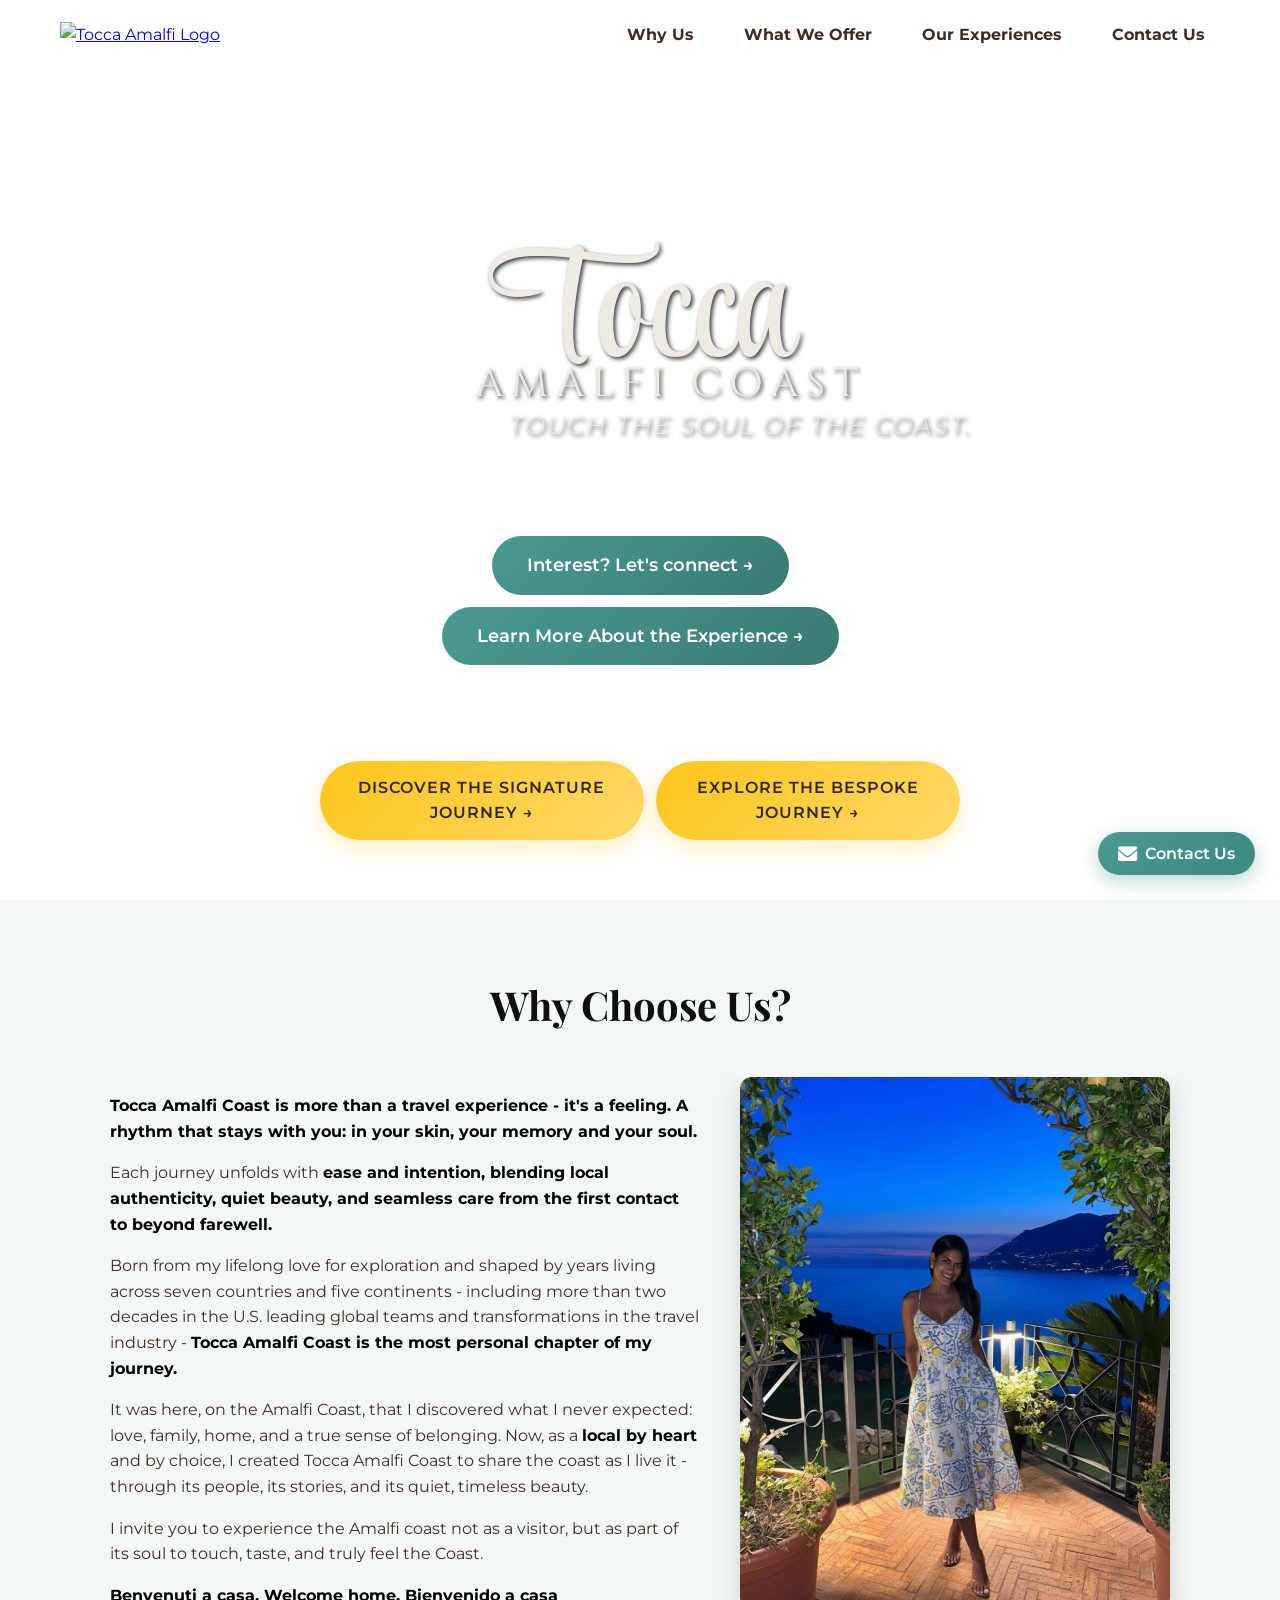
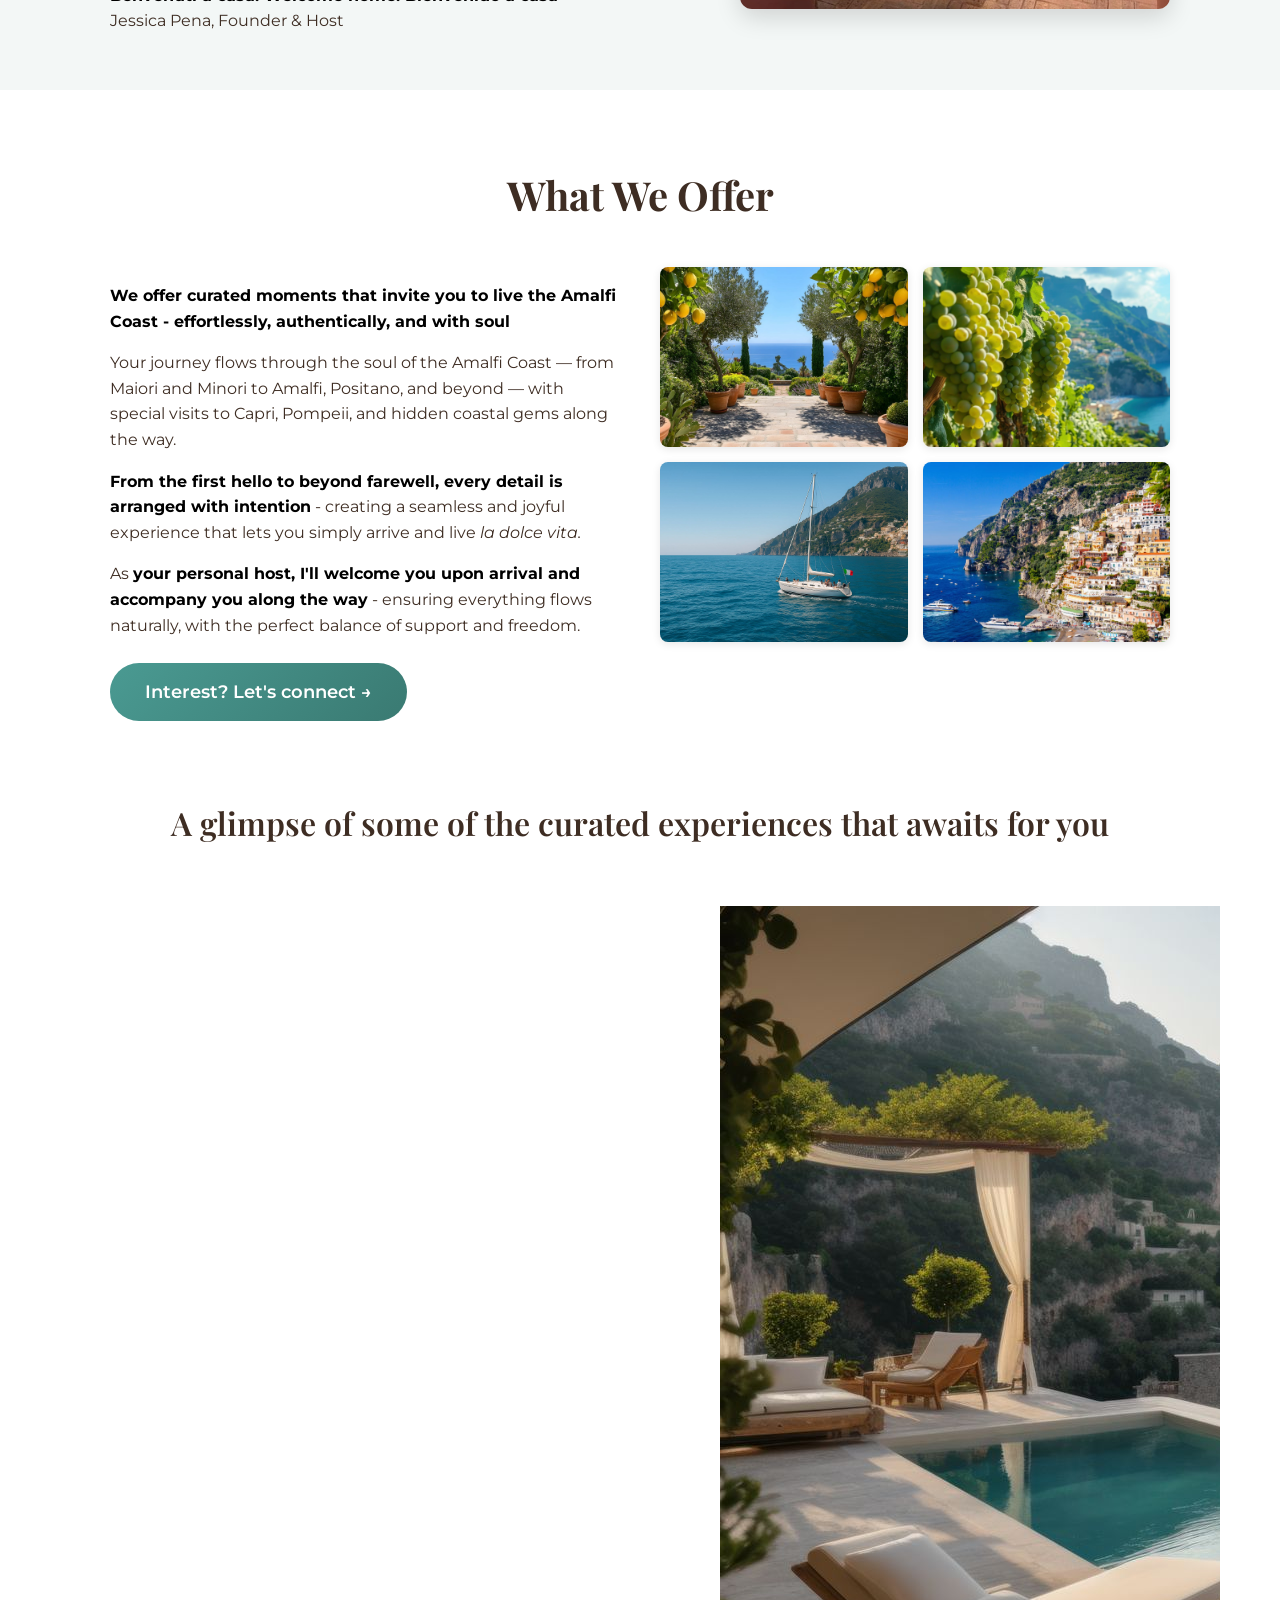
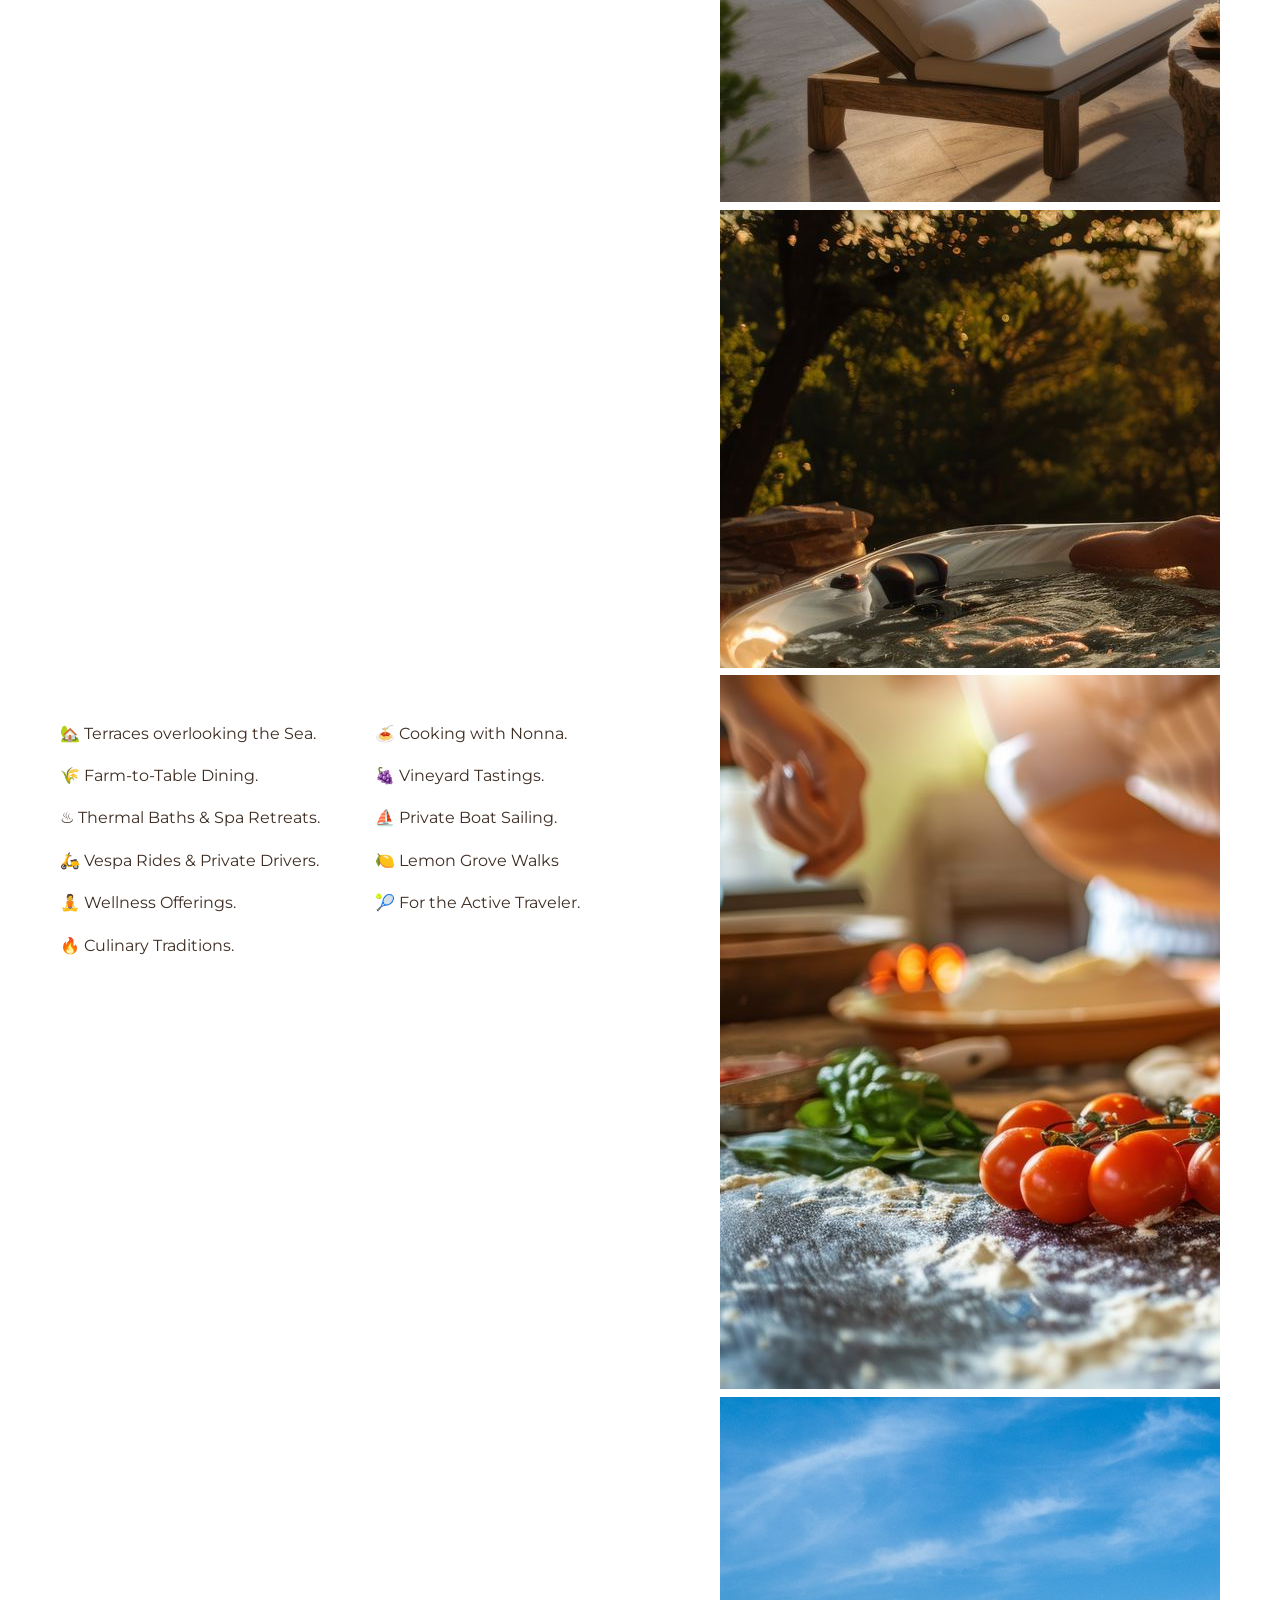
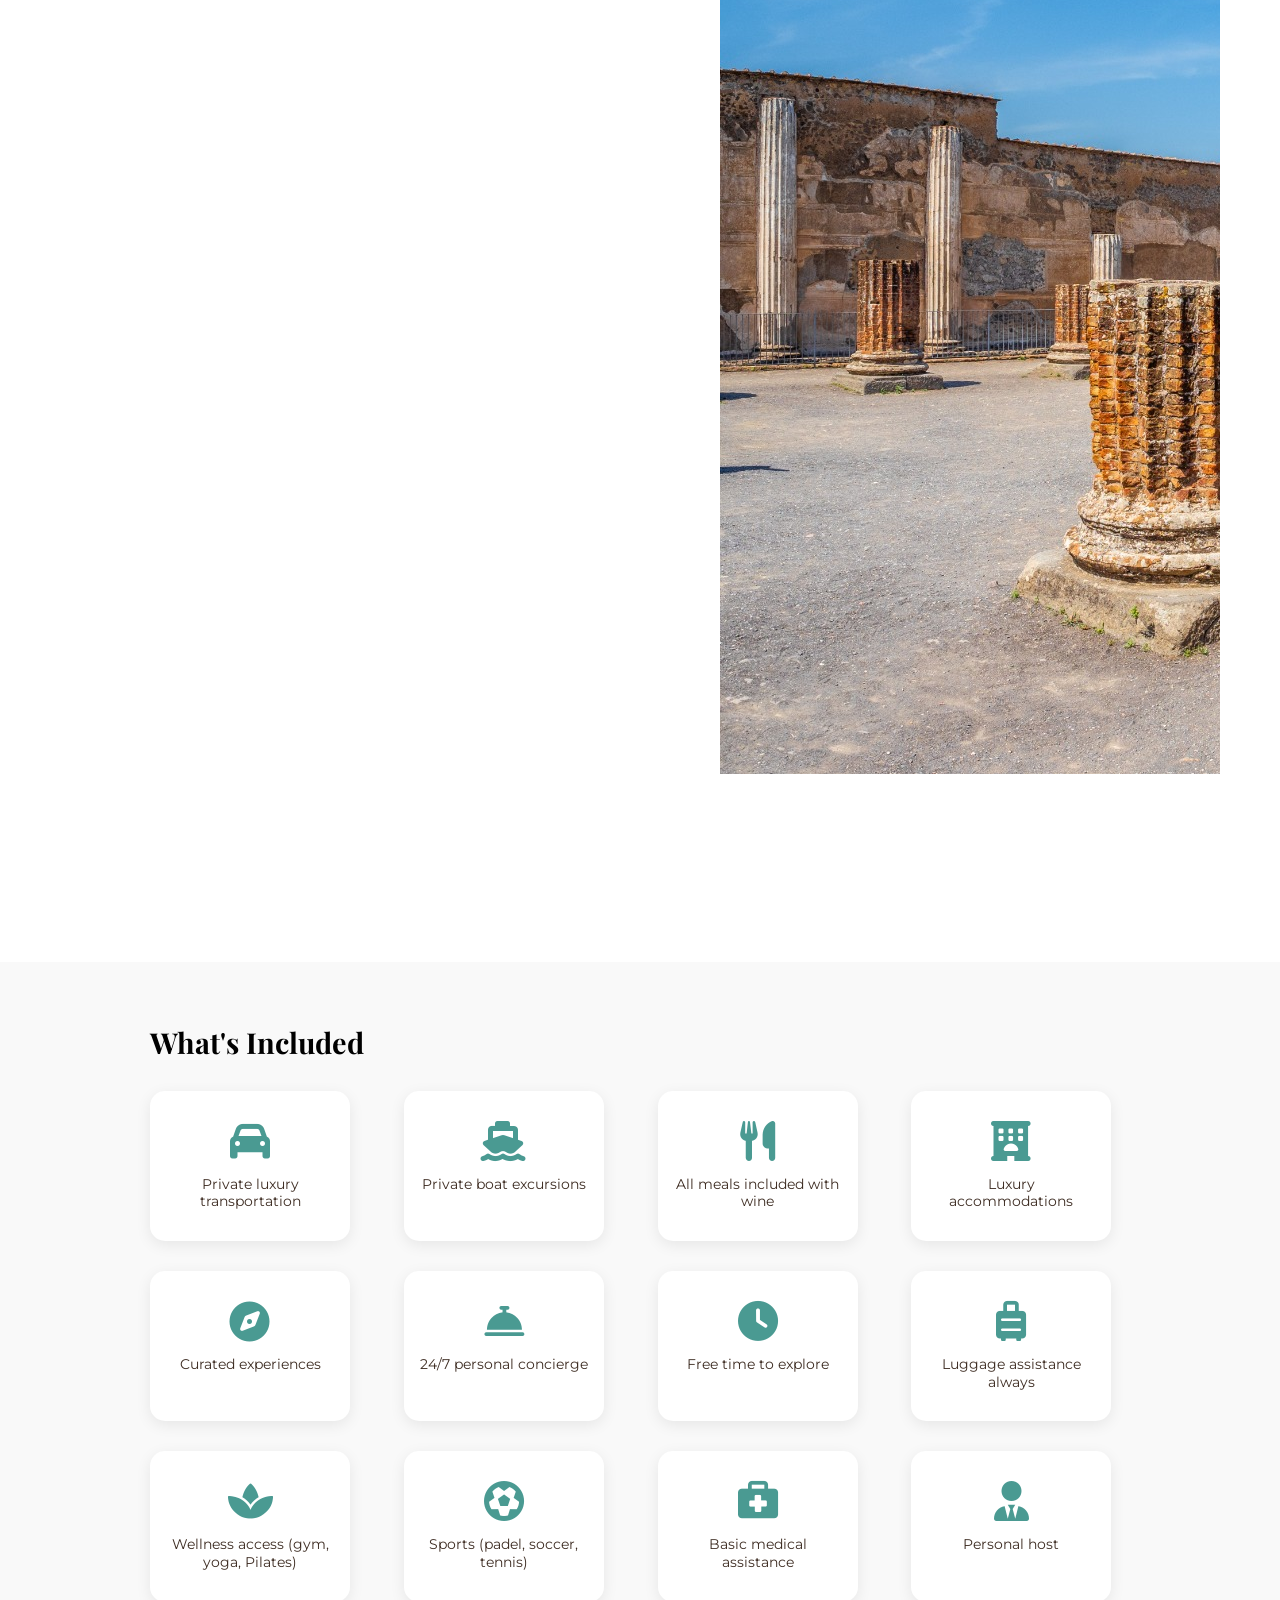
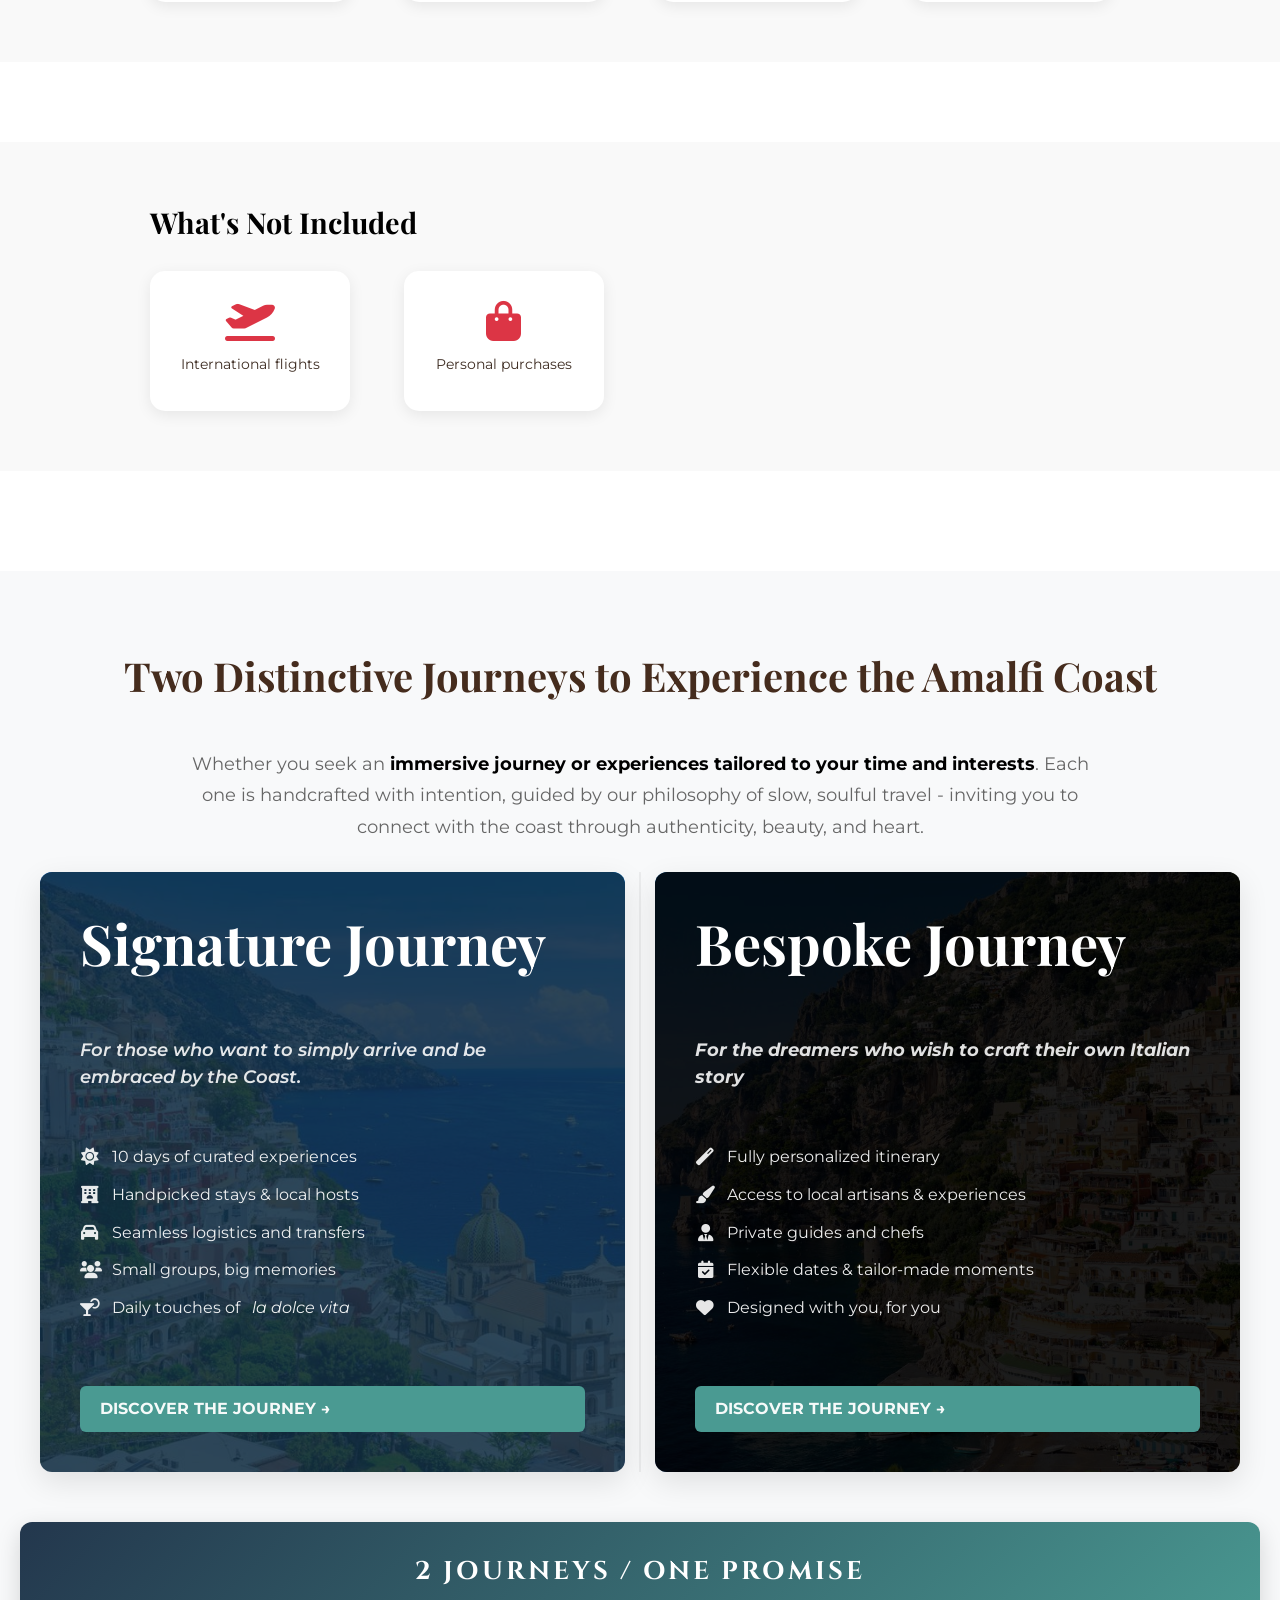
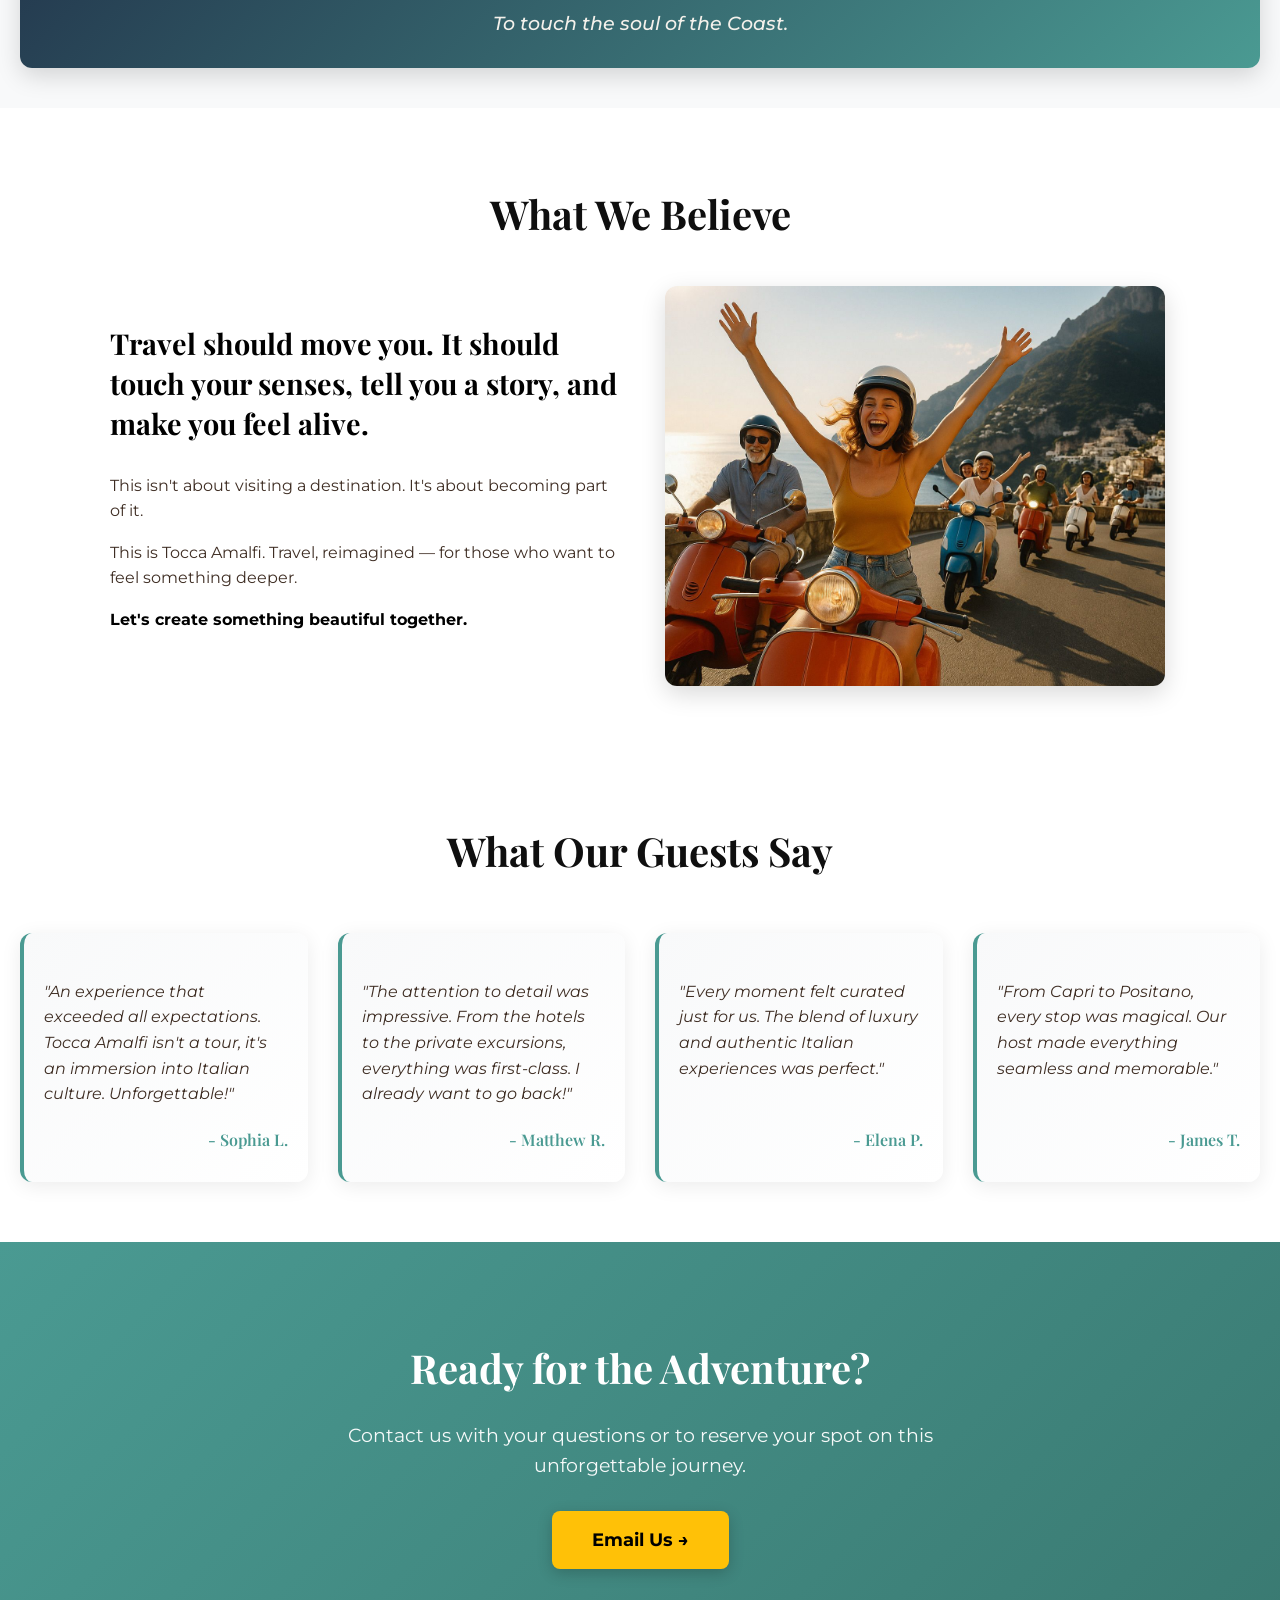
==== index.html @ 03307e60 "Refresh CTA copy and typography" ====
<!DOCTYPE html>
<html lang="en">

<head>
    <meta charset="UTF-8">
    <meta name="viewport" content="width=device-width, initial-scale=1.0">
    <title>Tocca Amalfi Coast Tour</title>
    <link rel="stylesheet" href="style.css">
    <link rel="preconnect" href="https://fonts.googleapis.com">
    <link rel="preconnect" href="https://fonts.gstatic.com" crossorigin>
    <link
        href="https://fonts.googleapis.com/css2?family=Cinzel:wght@400;700&family=Montserrat:wght@300;400;700&family=Playfair+Display:wght@400;700&family=Style+Script&display=swap"
        rel="stylesheet">
    <link rel="stylesheet" href="https://cdnjs.cloudflare.com/ajax/libs/font-awesome/6.0.0-beta3/css/all.min.css">

    <link rel="stylesheet" type="text/css" href="https://cdn.jsdelivr.net/npm/slick-carousel@1.8.1/slick/slick.css"/>
    <link rel="stylesheet" type="text/css" href="https://cdn.jsdelivr.net/npm/slick-carousel@1.8.1/slick/slick-theme.css"/>
</head>

<body>

    <div id="contact-menu" class="contact-menu">
        <button class="contact-toggle" onclick="toggleContactMenu()">
            <i class="fas fa-envelope"></i>
            <span class="contact-text">Contact Us</span>
        </button>
        <div class="contact-options">
            <a href="mailto:info@toccaamalfi.com" class="contact-option" title="Email Us">
                <i class="fas fa-envelope"></i>
                <span>Email</span>
            </a>
            <a href="https://wa.me/16462298158?text=Hello!%20I'd%like%20to%20know%20more%20about%20the%20tours." target="_blank" class="contact-option" title="WhatsApp">
                <i class="fab fa-whatsapp"></i>
                <span>WhatsApp</span>
            </a>
            <a href="tel:+16462298158" class="contact-option" title="Call Us">
                <i class="fas fa-phone"></i>
                <span>Call</span>
            </a>
        </div>
    </div>

    <header class="main-header">
        <nav class="navbar">
            <a href="#hero" class="nav-logo-container">
                <img src="imagenes/tocca_amalfi_nav.png" alt="Tocca Amalfi Logo" class="nav-logo">
            </a>
            <div class="nav-menu">
                <a href="#why-tocca-amalfi" class="nav-link">Why Us</a>
                <a href="#what-we-offer" class="nav-link">What We Offer</a>
                <a href="#tocca-offerings" class="nav-link">Our Experiences</a>
                <a href="#" class="nav-link" onclick="openRequestModal(); return false;">Contact Us</a>
            </div>
            <button class="hamburger" aria-label="Open menu">
                <span class="bar"></span>
                <span class="bar"></span>
                <span class="bar"></span>
            </button>
        </nav>
    </header>

    <header id="hero" class="hero-section">
        <img class="hero-img" src="imagenes/newbackgrounglemon.jpg" alt="Tocca Amalfi Background">
        <div class="hero-content">
            <h1 class="hero-main-title">Tocca</h1>
            <h2 class="hero-subtitle">Amalfi Coast</h2>
            <h3 class="hero-description">Touch the soul of the coast.</h3>
            <p class="slogan">An exclusive, founder-hosted journey reserved for select travelers.</p>
            <div class="hero-cta-buttons">
                <a href="#" class="cta-button" onclick="openRequestModal(); return false;">Interest? Let's connect →</a>
                <a href="#what-we-offer-grid" class="cta-button cta-secondary">Learn More About the Experience →</a>
            </div>
        </div>
        <div class="hero-journey-links">
            <a href="the_signature_journey.html" class="hero-journey-link hero-journey-link--left">Discover the Signature Journey →</a>
            <a href="the_bespoke_journey.html" class="hero-journey-link hero-journey-link--right">Explore the Bespoke Journey →</a>
        </div>
    </header>

    <main>
        <section id="why-tocca-amalfi" class="why-us-carousel-section animate-on-scroll">
            <h2>Why Choose Us?</h2>
            <div class="why-us-container">
                <div class="why-us-text-block">
                        <p><strong>Tocca Amalfi Coast is more than a travel experience - it's a feeling. A rhythm that stays with you: in your skin, your memory and your soul.</strong></p>
                        
                        <p>Each journey unfolds with <strong>ease and intention, blending local authenticity, quiet beauty, and seamless care from the first contact to beyond farewell.</strong></p>
                        
                        <p>Born from my lifelong love for exploration and shaped by years living across seven countries and five continents - including more than two decades in the U.S. leading global teams and transformations in the travel industry - <strong>Tocca Amalfi Coast is the most personal chapter of my journey.</strong></p>
                        
                        <p>It was here, on the Amalfi Coast, that I discovered what I never expected: love, family, home, and a true sense of belonging. Now, as a <strong>local by heart</strong> and by choice, I created Tocca Amalfi Coast to share the coast as I live it - through its people, its stories, and its quiet, timeless beauty.</p>
                        
                        <p>I invite you to experience the Amalfi coast not as a visitor, but as part of its soul to touch, taste, and truly feel the Coast.</p>
                        
                        <p><strong>Benvenuti a casa. Welcome home. Bienvenido a casa</strong><br>
                        Jessica Pena, Founder & Host</p>
                    </div>
                <div class="why-us-image-grid">
                    <img src="imagenes/toccaowner.jpg" alt="A smiling woman stands on a sunlit terrace overlooking the Amalfi Coast, with colorful houses and the blue sea in the background. The scene feels warm and welcoming, capturing a sense of joy and belonging.">
                </div>
            </div>
        </section>

        <section id="what-we-offer" class="why-us-carousel-section animate-on-scroll">
            <h2>What We Offer</h2>
            <div class="why-us-container">
                
                <div class="why-us-text-block">
                    <p><strong>We offer curated moments that invite you to live the Amalfi Coast - effortlessly, authentically, and with soul</strong></p>
                    
                    <p>Your journey flows through the soul of the Amalfi Coast — from Maiori and Minori to Amalfi, Positano, and beyond — with special visits to Capri, Pompeii, and hidden coastal gems along the way.</p>
                    
                    <p><strong>From the first hello to beyond farewell, every detail is arranged with intention</strong> - creating a seamless and joyful experience that lets you simply arrive and live <em>la dolce vita.</em></p>
                    
                    <p>As <strong>your personal host, I'll welcome you upon arrival and accompany you along the way</strong> - ensuring everything flows naturally, with the perfect balance of support and freedom.</p>
                    
                    <div class="what-we-offer-cta">
                        <a href="#" class="cta-button" onclick="openRequestModal(); return false;">Interest? Let's connect →</a>
                    </div>
                </div>

                <div class="why-us-image-grid what-we-offer-grid-photos">
                    <img src="imagenes/lemons.jpg" alt="Lemon trees and limoncello">
                    <img src="imagenes/gapes.jpg" alt="Fresh local grapes and wine">
                    <img src="imagenes/boat.jpg" alt="Sailing through golden sunsets">
                    <img src="imagenes/views.jpg" alt="Breathtaking Amalfi Coast views">
                </div>

            </div>

            <h2 class="glimpse-title">A glimpse of some of the curated experiences that awaits for you</h2>
            
            <div class="glimpse-section-wrapper">
                <div class="what-we-offer-list">
                    <ul class="offer-list offer-list-compact">
                        <li>🏡 Terraces overlooking the Sea.</li>
                        <li>🍝 Cooking with Nonna.</li>
                        <li>🌾 Farm-to-Table Dining.</li>
                        <li>🍇 Vineyard Tastings.</li>
                        <li>♨ Thermal Baths & Spa Retreats.</li>
                        <li>⛵ Private Boat Sailing.</li>
                        <li>🛵 Vespa Rides & Private Drivers.</li>
                        <li>🍋 Lemon Grove Walks</li>
                        <li>🧘 Wellness Offerings.</li>
                        <li>🎾 For the Active Traveler.</li>
                        <li>🔥 Culinary Traditions.</li>
                    </ul>
                </div>

                <div class="experiences-carousel what-we-offer-carousel">
                    <div><img src="imagenes/1.jpg" alt="Amalfi Coast experience 1"></div>
                    <div><img src="imagenes/2.jpg" alt="Amalfi Coast experience 2"></div>
                    <div><img src="imagenes/3.jpg" alt="Amalfi Coast experience 3"></div>
                    <div><img src="imagenes/4.jpg" alt="Amalfi Coast experience 4"></div>
                </div>
            </div>
            
            <!-- What's Included Section with 2x5 Grid -->
            <div class="why-us-container">
                <div class="why-us-text-block">
                    
                    <!-- What's Included Section with 2x5 Grid -->
                    <div class="inclusions-full-section">
                        <h3 class="whats-included-main-title">What's Included</h3>
                        
                        <div class="inclusions-grid-4x3">
                            <div class="inclusion-item">
                                <i class="fas fa-car"></i>
                                <p>Private luxury transportation</p>
                            </div>
                            <div class="inclusion-item">
                                <i class="fas fa-ship"></i>
                                <p>Private boat excursions</p>
                            </div>
                            <div class="inclusion-item">
                                <i class="fas fa-utensils"></i>
                                <p>All meals included with wine</p>
                            </div>
                            <div class="inclusion-item">
                                <i class="fas fa-hotel"></i>
                                <p>Luxury accommodations</p>
                            </div>
                            <div class="inclusion-item">
                                <i class="fas fa-compass"></i>
                                <p>Curated experiences</p>
                            </div>
                            <div class="inclusion-item">
                                <i class="fas fa-concierge-bell"></i>
                                <p>24/7 personal concierge</p>
                            </div>
                            <div class="inclusion-item">
                                <i class="fas fa-clock"></i>
                                <p>Free time to explore</p>
                            </div>
                            <div class="inclusion-item">
                                <i class="fas fa-suitcase-rolling"></i>
                                <p>Luggage assistance always</p>
                            </div>
                            <div class="inclusion-item">
                                <i class="fas fa-spa"></i>
                                <p>Wellness access (gym, yoga, Pilates)</p>
                            </div>
                            <div class="inclusion-item">
                                <i class="fas fa-futbol"></i>
                                <p>Sports (padel, soccer, tennis)</p>
                            </div>
                            <div class="inclusion-item">
                                <i class="fas fa-briefcase-medical"></i>
                                <p>Basic medical assistance</p>
                            </div>
                            <div class="inclusion-item">
                                <i class="fas fa-user-tie"></i>
                                <p>Personal host</p>
                            </div>
                        </div>
                    </div>
                    
                    <div class="inclusions-full-section">
                        <h3 class="whats-included-main-title">What's Not Included</h3>
                        
                        <div class="inclusions-grid-4x3">
                            <div class="inclusion-item not-included">
                                <i class="fas fa-plane-departure"></i>
                                <p>International flights</p>
                            </div>

                            <div class="inclusion-item not-included">
                                <i class="fas fa-shopping-bag"></i>
                                <p>Personal purchases</p>
                            </div>
                        </div>
                    </div>
                </div>

            </div>
            
            </section>
        <section id="tocca-offerings" class="journey-section animate-on-scroll">
            <h2>Two Distinctive Journeys to Experience the Amalfi Coast</h2>
            <p class="journey-intro">Whether you seek an <strong>immersive journey or experiences tailored to your time and interests</strong>. Each one is handcrafted with intention, guided by our philosophy of slow, soulful travel - inviting you to connect with the coast through authenticity, beauty, and heart.</p>
            
            <div class="journey-container">
                <!-- Signature Journey Card -->
                <a href="the_signature_journey.html" class="journey-card signature-card">
                    <img src="imagenes/signature journey.jpg" alt="Signature Journey - Amalfi Coast" class="journey-card-image">
                    <div class="journey-card-content">
                        <h3>Signature Journey</h3>
                        <p class="journey-subtitle-card">For those who want to simply arrive and be embraced by the Coast.</p>
                        
                        <ul class="journey-features">
                            <li><i class="fas fa-sun"></i> 10 days of curated experiences</li>
                            <li><i class="fas fa-hotel"></i> Handpicked stays & local hosts</li>
                            <li><i class="fas fa-car"></i> Seamless logistics and transfers</li>
                            <li><i class="fas fa-users"></i> Small groups, big memories</li>
                            <li><i class="fas fa-cocktail"></i> Daily touches of <em>la dolce vita</em></li>
                        </ul>
                        
                        <span class="journey-link">DISCOVER THE JOURNEY →</span>
                    </div>
                </a>
                
                <!-- Bespoke Journey Card -->
                <a href="the_bespoke_journey.html" class="journey-card bespoke-card">
                    <img src="imagenes/views.jpg" alt="Bespoke Journey - Amalfi Coast" class="journey-card-image">
                    <div class="journey-card-content">
                        <h3>Bespoke Journey</h3>
                        <p class="journey-subtitle-card">For the dreamers who wish to craft their own Italian story</p>
                        
                        <ul class="journey-features">
                            <li><i class="fas fa-magic"></i> Fully personalized itinerary</li>
                            <li><i class="fas fa-paint-brush"></i> Access to local artisans & experiences</li>
                            <li><i class="fas fa-user-tie"></i> Private guides and chefs</li>
                            <li><i class="fas fa-calendar-check"></i> Flexible dates & tailor-made moments</li>
                            <li><i class="fas fa-heart"></i> Designed with you, for you</li>
                        </ul>
                        
                        <span class="journey-link">DISCOVER THE JOURNEY →</span>
                    </div>
                </a>
            </div>
            
            <div class="journey-promise">
                <h4>2 JOURNEYS / ONE PROMISE</h4>
                <p>To touch the soul of the Coast.</p>
            </div>
        </section>

        <section id="what-we-believe" class="why-us-carousel-section animate-on-scroll">
            <h2>What We Believe</h2>
            <div class="why-us-container">
                <div class="why-us-text-block">
                    <h3>Travel should move you. It should touch your senses, tell you a story, and make you feel alive.
                    </h3>
                    <p>This isn't about visiting a destination. It's about becoming part of it.</p>
                    <p>This is Tocca Amalfi. Travel, reimagined — for those who want to feel something deeper.</p>
                    <p><strong>Let's create something beautiful together.</strong></p>
                </div>
                <div class="why-us-image-grid">
                    <img src="imagenes/vespa.jpg" alt="Riding a Vespa through hidden cliffside roads">
                </div>
            </div>
        </section>



    <div id="highlightsModal" class="modal">
        <div class="modal-content">
            <div class="modal-header">
                <h2>✨ Journey Highlights</h2>
                <span class="close" onclick="closeHighlightsModal()">&times;</span>
            </div>
            <div class="modal-body">
                <div class="highlights-grid">
                    <div class="highlight-card">
                        <div class="highlight-icon">🍋</div>
                        <h3>Limoncello Under Ancient Trees</h3>
                        <p>Taste authentic limoncello in historic lemon groves of Sorrento</p>
                    </div>
                    <div class="highlight-card">
                        <div class="highlight-icon">🛵</div>
                        <h3>Vespa Through Cliffside Villages</h3>
                        <p>Wind through hidden coastal roads to secret viewpoints</p>
                    </div>
                    <div class="highlight-card">
                        <div class="highlight-icon">🚤</div>
                        <h3>Private Sunset Sailing</h3>
                        <p>Sail into golden sunsets with prosecco and Italian aperitivos</p>
                    </div>
                    <div class="highlight-card">
                        <div class="highlight-icon">🍝</div>
                        <h3>Cooking with Local Families</h3>
                        <p>Learn ancient recipes in authentic Italian kitchens</p>
                    </div>
                    <div class="highlight-card">
                        <div class="highlight-icon">🌸</div>
                        <h3>Enchanting Capri</h3>
                        <p>Explore the legendary Blue Grotto and Villa San Michele</p>
                    </div>
                    <div class="highlight-card">
                        <div class="highlight-icon">🏛</div>
                        <h3>Pompeii & Ancient Wonders</h3>
                        <p>Walk through history with expert archaeological guides</p>
                    </div>
                    <div class="highlight-card">
                        <div class="highlight-icon">🍷</div>
                        <h3>Wine Tasting in the Hills</h3>
                        <p>Sample regional wines at family-owned vineyards</p>
                    </div>
                    <div class="highlight-card">
                        <div class="highlight-icon">🗿</div>
                        <h3>Ravello's Romance</h3>
                        <p>Experience the gardens of Villa Rufolo and Villa Cimbrone</p>
                    </div>
                </div>
                <div class="modal-cta">
                    <button class="cta-button" onclick="closeHighlightsModal(); openCustomizeModal();">
                        Ready to Customize Your Journey?
                    </button>
                </div>
            </div>
        </div>
    </div>

    <div id="customizeModal" class="modal">
        <div class="modal-content">
            <div class="modal-header">
                <h2>🎨 Customize Your Perfect Journey</h2>
                <span class="close" onclick="closeCustomizeModal()">&times;</span>
            </div>
            <div class="modal-body">
                <p class="customize-intro">Tell us about your dream Italian experience and we'll craft a personalized journey just for you.</p>
                
                <form class="customize-form" onsubmit="submitCustomization(event)">
                    <div class="form-group">
                        <label for="groupSize">Group Size</label>
                        <select id="groupSize" name="groupSize" required>
                            <option value="">Select group size</option>
                            <option value="2">2 people</option>
                            <option value="3-4">3-4 people</option>
                            <option value="5-6">5-6 people</option>
                            <option value="7+">7+ people</option>
                        </select>
                    </div>

                    <div class="form-group">
                        <label for="duration">Preferred Duration</label>
                        <select id="duration" name="duration" required>
                            <option value="">Select duration</option>
                            <option value="7">7 days</option>
                            <option value="11">11 days (recommended)</option>
                            <option value="14">14 days</option>
                            <option value="custom">Custom length</option>
                        </select>
                    </div>

                    <div class="form-group">
                        <label>What interests you most? (Select all that apply)</label>
                        <div class="checkbox-group">
                            <label class="checkbox-label">
                                <input type="checkbox" name="interests" value="cuisine"> 🍝 Culinary experiences
                            </label>
                            <label class="checkbox-label">
                                <input type="checkbox" name="interests" value="history"> 🏛 Historical sites
                            </label>
                            <label class="checkbox-label">
                                <input type="checkbox" name="interests" value="nature"> 🌿 Nature & hiking
                            </label>
                            <label class="checkbox-label">
                                <input type="checkbox" name="interests" value="art"> 🎨 Art & culture
                            </label>
                            <label class="checkbox-label">
                                <input type="checkbox" name="interests" value="wine"> 🍷 Wine tasting
                            </label>
                            <label class="checkbox-label">
                                <input type="checkbox" name="interests" value="adventure"> 🛵 Adventure activities
                            </label>
                            <label class="checkbox-label">
                                <input type="checkbox" name="interests" value="yoga"> 🧘‍♀️ Yoga & wellness
                            </label>
                        </div>
                    </div>

                    <div class="form-group">
                        <label for="accommodation">Accommodation Preference</label>
                        <select id="accommodation" name="accommodation" required>
                            <option value="">Select preference</option>
                            <option value="luxury">Luxury hotels & resorts</option>
                            <option value="boutique">Boutique properties</option>
                            <option value="local">Local guesthouses & B&Bs</option>
                            <option value="mix">Mix of different styles</option>
                        </select>
                    </div>

                    <div class="form-group">
                        <label for="specialRequests">Special Requests or Dreams</label>
                        <textarea id="specialRequests" name="specialRequests" rows="4" 
                                  placeholder="Tell us about any special celebrations, dietary needs, or specific experiences you're dreaming of..."></textarea>
                    </div>

                    <div class="form-group">
                        <label for="email">Email Address</label>
                        <input type="email" id="email" name="email" required 
                               placeholder="your@email.com">
                    </div>

                    <div class="form-group">
                        <label for="name">Your Name</label>
                        <input type="text" id="name" name="name" required 
                               placeholder="Your name">
                    </div>

                    <button type="submit" class="submit-button">
                        Create My Dream Journey ✨
                    </button>
                </form>
            </div>
        </div>
    </div>

        <section id="testimonials" class="testimonials-section animate-on-scroll">
            <h2>What Our Guests Say</h2>
            <div class="testimonial-cards-grid">
                <div class="testimonial-card">
                    <p>"An experience that exceeded all expectations. Tocca Amalfi isn't a tour, it's an immersion into
                        Italian culture. Unforgettable!"</p>
                    <h4>- Sophia L.</h4>
                </div>
                <div class="testimonial-card">
                    <p>"The attention to detail was impressive. From the hotels to the private excursions, everything was
                        first-class. I already want to go back!"</p>
                    <h4>- Matthew R.</h4>
                </div>
                <div class="testimonial-card">
                    <p>"Every moment felt curated just for us. The blend of luxury and authentic Italian experiences was perfect."</p>
                    <h4>- Elena P.</h4>
                </div>
                <div class="testimonial-card">
                    <p>"From Capri to Positano, every stop was magical. Our host made everything seamless and memorable."</p>
                    <h4>- James T.</h4>
                </div>
            </div>
        </section>

        <section id="contact-section" class="contact-us-section animate-on-scroll">
            <h2>Ready for the Adventure?</h2>
            <p>Contact us with your questions or to reserve your spot on this unforgettable journey.</p>
            <a href="mailto:info@toccaamalfi.com" class="contact-button">Email Us →</a>
        </section>

    </main>

    <script src="https://code.jquery.com/jquery-3.6.0.min.js"></script>
    <script type="text/javascript" src="https://cdn.jsdelivr.net/npm/slick-carousel@1.8.1/slick/slick.min.js"></script>
    
    <script src="script.js"></script>
    
    <script>
        // OFFERINGS TOGGLE (Movido a script.js)

        // CONTACT MENU TOGGLE
        let contactMenuOpen = false;
        function toggleContactMenu() {
            const menu = document.getElementById('contact-menu');
            menu.classList.toggle('active');
            contactMenuOpen = !contactMenuOpen;
        }
        document.addEventListener('click', function(event) {
            const menu = document.getElementById('contact-menu');
            if (menu && !menu.contains(event.target) && contactMenuOpen) {
                toggleContactMenu();
            }
        });

        // MODAL FUNCTIONS
        function openHighlightsModal() {
            document.getElementById('highlightsModal').style.display = 'block';
            document.body.style.overflow = 'hidden';
        }

        function closeHighlightsModal() {
            document.getElementById('highlightsModal').style.display = 'none';
            document.body.style.overflow = 'auto';
        }

        function openCustomizeModal() {
            document.getElementById('customizeModal').style.display = 'block';
            document.body.style.overflow = 'hidden';
        }

        function closeCustomizeModal() {
            document.getElementById('customizeModal').style.display = 'none';
            document.body.style.overflow = 'auto';
        }

        // Close modal when clicking outside of it
        window.onclick = function(event) {
            const highlightsModal = document.getElementById('highlightsModal');
            const customizeModal = document.getElementById('customizeModal');
            
            if (event.target === highlightsModal) {
                closeHighlightsModal();
            }
            if (event.target === customizeModal) {
                closeCustomizeModal();
            }
        }

        // Handle form submission
        function submitCustomization(event) {
            event.preventDefault();
            
            const formData = new FormData(event.target);
            const interests = [];
            const checkboxes = document.querySelectorAll('input[name="interests"]:checked');
            checkboxes.forEach(checkbox => interests.push(checkbox.value));
            
            // Create email body
            const emailBody = `
New Customization Request:

Name: ${formData.get('name')}
Email: ${formData.get('email')}
Group Size: ${formData.get('groupSize')}
Duration: ${formData.get('duration')}
Interests: ${interests.join(', ')}
Accommodation: ${formData.get('accommodation')}
Special Requests: ${formData.get('specialRequests')}
            `;
            
            // Create mailto link
            const mailtoLink = `mailto:info@toccaamalfi.com?subject=Custom Tour Request - ${formData.get('name')}&body=${encodeURIComponent(emailBody)}`;
            
            // Open email client
            window.location.href = mailtoLink;
            
            // Close modal and show confirmation
            closeCustomizeModal();
            alert('Thank you! Your email client will open to send your customization request.');
        }

        // Close modals with Escape key
        document.addEventListener('keydown', function(event) {
            if (event.key === 'Escape') {
                closeHighlightsModal();
                closeCustomizeModal();
            }
        });
    </script>

<!-- Remove duplicate script tags and consolidate -->
<script src="https://code.jquery.com/jquery-3.6.0.min.js"></script>
<script type="text/javascript" src="https://cdn.jsdelivr.net/npm/slick-carousel@1.8.1/slick/slick.min.js"></script>
<script src="script.js"></script>

<script>
// Initialize carousel after everything loads
$(document).ready(function(){
    // Wait a bit for images to load
    setTimeout(function() {
        if ($('.what-we-offer-carousel').length && !$('.what-we-offer-carousel').hasClass('slick-initialized')) {
            $('.what-we-offer-carousel').slick({
                infinite: true,
                slidesToShow: 1,
                slidesToScroll: 1,
                autoplay: true,
                autoplaySpeed: 4000,
                arrows: true,
                dots: true,
                fade: true,
                cssEase: 'linear',
                responsive: [
                    {
                        breakpoint: 768,
                        settings: {
                            arrows: false
                        }
                    }
                ]
            });
            console.log('Carousel initialized successfully');
        }
    }, 500);
});
</script>

<!-- REQUEST SPOT MODAL -->
<div id="requestModal" class="request-modal">
    <div class="request-modal-content">
        <span class="request-modal-close" onclick="closeRequestModal()">&times;</span>
        <h2>Interest? Let's connect</h2>
        
        <div class="request-contact-options">
            <div class="request-option">
                <i class="fas fa-envelope"></i>
                <h3>Email Jessica</h3>
                <p>Perfect for detailed questions, special requests, or sharing your travel plans.</p>
                <p class="contact-detail">info@toccaamalfi.com</p>
                <a href="mailto:info@toccaamalfi.com?subject=Interest%3F%20Let%27s%20connect%20-%20Signature%20Journey" class="request-btn">Send an Email</a>
            </div>
            
            <div class="request-option">
                <i class="fas fa-phone"></i>
                <h3>Request a Call</h3>
                <p>Ideal if you'd like to talk through the journey or design something more custom.</p>
                <p class="contact-detail">Jessica will follow up to confirm a time.</p>
                <a href="mailto:info@toccaamalfi.com?subject=Request a Call - Signature Journey" class="request-btn">Schedule a Call</a>
            </div>
            
            <div class="request-option">
                <i class="fab fa-whatsapp"></i>
                <h3>WhatsApp</h3>
                <p>Perfect for quick questions or real-time availability.</p>
                <p class="contact-detail">+1 646 229 8158</p>
                <a href="https://wa.me/16462298158?text=Hello!%20I'd%20like%20to%20request%20my%20spot%20for%20the%20Signature%20Journey." target="_blank" class="request-btn">Send a Message</a>
            </div>
            
            <div class="request-option">
                <i class="fas fa-comment"></i>
                <h3>Text Message</h3>
                <p>Send a text message directly to Jessica for quick communication.</p>
                <p class="contact-detail">+1 646 229 8158</p>
                <a href="sms:+16462298158?body=Hello!%20I'd%20like%20to%20request%20my%20spot%20for%20the%20Signature%20Journey." class="request-btn">Send a Text</a>
            </div>
        </div>
    </div>
</div>

<script>
    function openRequestModal() {
        document.getElementById('requestModal').style.display = 'block';
        document.body.style.overflow = 'hidden';
    }
    
    function closeRequestModal() {
        document.getElementById('requestModal').style.display = 'none';
        document.body.style.overflow = 'auto';
    }
    
    window.onclick = function(event) {
        const modal = document.getElementById('requestModal');
        if (event.target == modal) {
            closeRequestModal();
        }
    }
</script>

</body>

</html>
---- style.css ----
/* --- ESTILOS GENERALES Y FUENTES --- v2.0 FIX WHY CHOOSE GRID */
:root {
    --primary-color: #4A9A92;
    --secondary-color: #000;
    --text-color: #3E2D23;
    --light-text-color: #ffffff;
    --background-light: #f8f9fa;
    --success-color: #28a745;
    --warning-color: #ffc107;
    --danger-color: #dc3545;
    --hero-text-color-beige: #EFEAE4;
	/* === Nuevos colores para las tarjetas === */
    --card-dark-blue: #23374d; /* Azul oscuro para Signature */
    --card-light-beige: #f4f1eb; /* Beige claro para Bespoke */
    --card-text-light: #ffffff;
    --card-text-dark: #23374d;
    --card-accent-gold: #c9a970; /* Dorado para acentos */
}

/* Global base styles restoring original typography */
html {
    box-sizing: border-box;
    scroll-behavior: smooth;
    overflow-x: hidden;
    max-width: 100vw;
}

*,
*::before,
*::after {
    box-sizing: inherit;
}

body {
    margin: 0;
    font-family: 'Montserrat', sans-serif;
    color: var(--text-color);
    line-height: 1.6;
    background-color: #fff;
    overflow-x: hidden;
    max-width: 100vw;
}

h1,
h2,
h3 {
    font-family: 'Playfair Display', serif;
}

/* Final override: ensure the itinerary grid shows 2 columns on typical screens - BETTER FILLED LOOK */
#what-we-offer-grid .itinerary-grid {
    display: grid !important;
    grid-template-columns: repeat(2, 1fr) !important;
    gap: 15px !important;
    max-width: 560px !important;
    margin: 0 auto !important;
    padding: 15px !important;
}

#what-we-offer-grid .itinerary-day-row {
    aspect-ratio: 1 / 1 !important;
    min-height: 130px !important;
    padding: 20px 16px !important;
    display: flex !important;
    flex-direction: column !important;
    justify-content: center !important;
    align-items: center !important;
    background: rgba(255,255,255,0.15) !important;
    border-radius: 12px !important;
    transition: all 0.3s ease !important;
    cursor: pointer !important;
    border: 2px solid rgba(255,255,255,0.1) !important;
    box-shadow: 0 2px 8px rgba(0,0,0,0.1) !important;
}

/* Who Is This For Section */
.bespoke-for-section {
    padding: 90px 20px;
    background: linear-gradient(to bottom, #ffffff 0%, #fafaf8 100%);
    position: relative;
}

.bespoke-for-section::after {
    content: '';
    position: absolute;
    bottom: 0;
    left: 0;
    right: 0;
    height: 1px;
    background: linear-gradient(to right, transparent 0%, rgba(201, 168, 118, 0.3) 50%, transparent 100%);
}

.bespoke-for-section h2 {
    font-family: 'Playfair Display', serif;
    font-size: 2.8rem;
    text-align: center;
    color: #3a3a3a;
    margin-bottom: 55px;
    font-weight: 400;
    font-style: italic;
}

.bespoke-for-intro {
    max-width: 780px;
    margin: 0 auto 45px auto;
    text-align: center;
    font-size: 1.05rem;
    line-height: 1.8;
    color: #4a4a4a;
}

.bespoke-for-grid {
    display: grid;
    grid-template-columns: repeat(auto-fit, minmax(260px, 1fr));
    gap: 30px;
    max-width: 1100px;
    margin: 0 auto;
}

.bespoke-for-item {
    padding: 45px 35px;
    background: linear-gradient(135deg, #faf8f5 0%, #f5f3ef 100%);
    border-radius: 12px;
    box-shadow: 0 4px 15px rgba(0, 0, 0, 0.06);
    transition: all 0.3s ease;
    border: 1px solid rgba(201, 168, 118, 0.1);
    display: flex;
    flex-direction: column;
    gap: 14px;
    align-items: flex-start;
}

.bespoke-for-item:hover {
    transform: translateY(-5px);
    box-shadow: 0 8px 25px rgba(0, 0, 0, 0.12);
}

.bespoke-for-tag {
    display: inline-flex;
    align-items: center;
    gap: 6px;
    padding: 6px 12px;
    border-radius: 999px;
    background: rgba(201, 168, 118, 0.18);
    color: #b88d58;
    font-size: 0.75rem;
    letter-spacing: 1.3px;
    text-transform: uppercase;
    font-weight: 700;
}

.bespoke-for-item i {
    display: inline-flex;
    align-items: center;
    justify-content: center;
    width: 52px;
    height: 52px;
    border-radius: 50%;
    background: rgba(74, 154, 146, 0.15);
    color: #4A9A92;
    font-size: 1.4rem;
    transition: transform 0.3s ease, background 0.3s ease;
}

.bespoke-for-item:hover i {
    transform: translateY(-2px);
    background: rgba(74, 154, 146, 0.25);
}

.bespoke-for-item h3 {
    font-size: 1.4rem;
    margin: 0;
    color: #23374d;
    font-family: 'Playfair Display', serif;
    font-weight: 500;
}

.bespoke-for-item p {
    font-size: 1rem;
    line-height: 1.7;
    color: #5a5a5a;
    margin: 0;
}

.bespoke-for-highlights {
    list-style: none;
    margin: 6px 0 0 0;
    padding: 0;
    display: grid;
    gap: 8px;
    width: 100%;
}

.bespoke-for-highlights li {
    font-size: 0.95rem;
    line-height: 1.5;
    color: #3a3a3a;
    display: flex;
    align-items: center;
    gap: 10px;
}

.bespoke-for-highlights li::before {
    content: '\\2022';
    color: #4A9A92;
    font-size: 0.9rem;
    display: inline-block;
    width: 8px;
}

h2 {
    text-align: center;
    font-size: 2.5rem;
    margin-bottom: 40px;
    color: #0F0F0F;
}

section.animate-on-scroll {
    padding: 40px 20px;
    opacity: 0;
    transform: translateY(20px);
    transition: opacity 0.6s ease-out, transform 0.6s ease-out;
    max-width: 100vw;
    overflow-x: hidden;
}

section.animate-on-scroll.is-visible {
    opacity: 1;
    transform: translateY(0);
}

/* Mantener padding original para secciones finales */
.inclusions-section,
.testimonials-section,
.contact-us-section {
    padding: 60px 20px !important;
}

/* --- BARRA DE NAVEGACIÓN --- */
.main-header {
    position: fixed;
    top: 0;
    left: 0;
    width: 100%;
    z-index: 1000;
    background: #ffffff;
    backdrop-filter: none;
    transition: background 0.3s ease;
}

/* Reserve header height so content doesn't sit underneath it */
.main-header {
    height: 70px;
}

.navbar {
    display: flex;
    justify-content: space-between;
    align-items: center;
    padding: 10px 20px;
    max-width: 1200px;
    margin: 0 auto;
    height: 100%;
}

.nav-logo-container {
    padding-top: 0;
    display: flex;
    align-items: center;
}

.nav-logo {
    display: block;
    max-height: 62px;
    width: auto;
}

.nav-menu {
    display: flex;
    gap: 20px;
}

.nav-link {
    /* En escritorio los enlaces deben ser legibles sobre el fondo claro */
    color: var(--text-color);
    background-color: transparent;
    border-radius: 5px;
    padding: 8px 15px;
    font-weight: bold;
    text-decoration: none;
    transition: all 0.3s ease;
    text-align: center;
}

.nav-link:hover {
    background-color: var(--primary-color);
    color: var(--light-text-color);
}

.hamburger {
    display: none;
    cursor: pointer;
    background: none;
    border: none;
}

.bar {
    display: block;
    width: 25px;
    height: 3px;
    margin: 5px auto;
    background-color: var(--text-color);
    transition: all 0.3s ease-in-out;
}

/* --- HERO SECTION --- */
.hero-section {
    padding-top: 0;
    height: 100vh;
    position: relative;
    display: flex;
    justify-content: center;
    align-items: center;
    text-align: center;
    color: var(--light-text-color);
    overflow: hidden;
    flex-direction: column;
    background-color: transparent;
}

.video-background {
    position: absolute;
    top: 0;
    left: 0;
    width: 100%;
    height: 100%;
    z-index: -1;
    display: block;
}

.video-background video {
    width: 100%;
    height: 100%;
    object-fit: cover;
}

.hero-section::after {
    content: '';
    position: absolute;
    top: 0;
    left: 0;
    width: 100%;
    height: 100%;
    z-index: 0;
    display: block;
}

.hero-img {
    position: relative;
    z-index: 0;
    filter: brightness(0.5);
    /* Asegura que la imagen cubra el área del hero y no distorsione */
    width: 100%;
    height: 100%;
    object-fit: cover;
}

.hero-content {
    max-width: 900px;
    padding: 20px;
    position: absolute;
    z-index: 1;
    display: grid;
    grid-template-rows: auto auto auto auto auto;
    gap: 0;
    justify-items: center;
    align-items: center;
    justify-content: center;
    align-content: center;
    height: 100%;
    text-align: center;
}

.hero-journey-links {
    position: absolute;
    left: 50%;
    bottom: 60px;
    transform: translateX(-50%);
    display: flex;
    justify-content: center;
    align-items: center;
    z-index: 1;
    gap: 12px;
}

.hero-journey-link {
    display: inline-flex;
    align-items: center;
    gap: 10px;
    padding: 14px 24px;
    border-radius: 999px;
    background: linear-gradient(135deg, rgba(255, 193, 7, 0.92), rgba(255, 213, 92, 0.92));
    color: #2f271b;
    font-family: 'Montserrat', sans-serif;
    font-weight: 600;
    text-transform: uppercase;
    letter-spacing: 1px;
    text-decoration: none;
    box-shadow: 0 8px 25px rgba(255, 193, 7, 0.25);
    transition: transform 0.2s ease, box-shadow 0.2s ease;
}

.hero-journey-link:hover {
    transform: translateY(-4px);
    box-shadow: 0 14px 35px rgba(255, 193, 7, 0.35);
}

.hero-journey-link--left,
.hero-journey-link--right {
    align-self: center;
    text-align: center;
}

@media (max-width: 900px) {
    .hero-journey-links {
        padding: 90px 20px 40px;
    }

    .hero-journey-link {
        padding: 12px 20px;
        font-size: 0.85rem;
    }
}

@media (max-width: 640px) {
    .hero-journey-links {
        position: static;
        margin: 25px auto 0 auto;
        flex-direction: column;
        align-items: center;
        transform: none;
        gap: 12px;
    }

    .hero-journey-link {
        width: 100%;
        justify-content: center;
        text-align: center;
    }
}

.logo-background {
    display: none;
}

/* Estilos para "Tocca" */
.hero-main-title {
    font-family: 'Style Script', cursive;
    font-size: clamp(5rem, 15vw, 10rem);
    font-weight: 400;
    margin: 0;
    line-height: 0.9;
    color: var(--hero-text-color-beige);
    /* Color beige */
    text-shadow: 2px 2px 4px rgba(0, 0, 0, 0.8);
    padding: 0;
    background-color: transparent;
    box-shadow: none;
    grid-row: 1;
    transform: translateY(10px);
}

/* Estilos para "AMALFI COAST" */
.hero-subtitle {
    font-family: 'Cinzel', serif;
    font-size: clamp(1.5rem, 4vw, 2.5rem);
    font-weight: 400;
    letter-spacing: 8px;
    text-transform: uppercase;
    margin: 0;
    line-height: 1;
    color: var(--hero-text-color-beige);
    /* Color beige */
    text-shadow: 2px 2px 4px rgba(0, 0, 0, 0.8);
    padding: 0;
    background-color: transparent;
    box-shadow: none;
    grid-row: 2;
    transform: translateY(-15px) translateX(30px);
    text-align: center;
    justify-self: center;
}

/* Grid positioning handles spacing - manual spacing rules removed */

/* Estilos para "TOUCH THE SOUL OF THE COAST" (asumo que es .hero-description) */
.hero-description {
    font-family: 'Montserrat', sans-serif;
    font-size: clamp(1rem, 2.5vw, 1.5rem);
    font-weight: 300;
    text-transform: uppercase;
    letter-spacing: 2px;
    margin: 0;
    line-height: 1;
    color: var(--hero-text-color-beige);
    /* Color beige */
    text-shadow: 2px 2px 4px rgba(0, 0, 0, 0.8);
    grid-row: 3;
    transform: translateY(-5px) translateX(60px);
    text-align: center;
    justify-self: center;
    margin-left: 80px;
    font-style: italic;
    max-width: 90vw;
    overflow-wrap: break-word;
}

.hero-cta-buttons {
    display: flex;
    flex-direction: column;
    gap: 12px;
    margin-top: 20px;
    align-items: center;
}

.cta-button {
    display: inline-block;
    background-color: var(--warning-color);
    color: var(--secondary-color);
    padding: 12px 26px;
    border-radius: 6px;
    text-decoration: none;
    font-weight: 700;
    transition: transform 0.2s ease, box-shadow 0.2s ease;
}

.cta-button.cta-secondary {
    background-color: transparent;
    color: #333;
    border: none;
}

.hero-cta-buttons .cta-button.cta-secondary {
    color: #ffffff;
}

.cta-button:hover {
    transform: translateY(-3px);
    box-shadow: 0 6px 20px rgba(0,0,0,0.15);
}

.cta-button.cta-secondary:hover {
    background-color: rgba(255,255,255,0.1);
    color: #000;
}

.hero-cta-buttons .cta-button.cta-secondary:hover {
    background-color: rgba(255,255,255,0.18);
    color: #ffffff;
}

/* --- SECCIÓN WHY US --- */
.why-us-carousel-section {
    background-color: #f3f7f6; /* slightly different from pure white */
}

.why-us-carousel-section:nth-of-type(even) {
    background-color: #ffffff;
}


.why-us-container {
    display: flex;
    flex-wrap: wrap;
    align-items: center;
    gap: 40px;
    max-width: 1100px;
    margin: 0 auto;
    width: 100%;
    box-sizing: border-box;
    padding: 0 20px;
}

.why-us-text-block {
    flex: 1;
    min-width: 300px;
    max-width: 100%;
    box-sizing: border-box;
}

.why-us-text-block strong {
    color: #000000;
    font-weight: 700;
}

.what-we-offer-cta {
    margin-top: 25px;
    text-align: left;
}

.what-we-offer-cta .cta-button {
    display: inline-block;
    margin-top: 0;
}

.why-us-text-block h3 {
    font-size: 1.8rem;
    line-height: 1.4;
    margin-top: 0;
    color: var(--secondary-color); /* change headline color for Why Choose us */
}

.why-us-image-grid {
    flex: 1;
    min-width: 300px;
    max-width: 100%;
    display: flex;
    justify-content: center;
    align-items: center;
    box-sizing: border-box;
}

.why-us-image-grid img {
    width: 100%;
    max-width: 500px;
    height: auto;
    object-fit: cover;
    border-radius: 8px;
    box-shadow: 0 2px 8px rgba(0, 0, 0, 0.05);
}
/* Strong final override: make Why Choose Us identical to What We Offer - BETTER ALIGNMENT */
#why-tocca-amalfi .why-us-container {
    display: flex !important;
    flex-wrap: wrap !important;
    align-items: flex-start !important;
    gap: 40px !important;
    max-width: 1100px !important;
    margin: 0 auto !important;
    width: 100% !important;
    box-sizing: border-box !important;
    overflow-x: hidden !important;
}

#why-tocca-amalfi .why-us-text-block {
    flex: 1 1 55% !important;
    min-width: 300px !important;
    text-align: left !important;
    max-width: 100% !important;
}

#why-tocca-amalfi .why-us-image-grid {
    flex: 1 1 40% !important;
    min-width: 300px !important;
    display: flex !important;
    justify-content: center !important;
    align-items: flex-start !important;
}


#why-tocca-amalfi .why-us-image-grid img {
    width: 100% !important;
    height: auto !important;
    max-height: 550px !important;
    object-fit: cover !important;
    border-radius: 12px !important;
    box-shadow: 0 8px 25px rgba(0,0,0,0.15) !important;
}

@media (max-width: 920px) {
    #why-tocca-amalfi .why-us-container {
        flex-direction: column !important;
    }
    
    #why-tocca-amalfi .why-us-image-grid {
        display: flex !important;
        justify-content: center !important;
        align-items: center !important;
        margin: 30px 0 !important;
    }

    #why-tocca-amalfi .why-us-image-grid img {
        width: 90% !important;
        max-width: 400px !important;
        height: 350px !important;
        border-radius: 15px !important;
        margin: 0 auto !important;
        box-shadow: 0 8px 25px rgba(0,0,0,0.15) !important;
    }
}

/* === Subtitle for Why Choose Us === */
.why-us-subtitle {
    font-size: 1.4rem;
    line-height: 1.6;
    text-align: center;
    color: var(--text-color);
    margin: -10px auto 40px;
    max-width: 900px;
    font-weight: 400;
    padding: 0 20px;
}

/* === Whats Included Title with letter spacing === */
.whats-included-title {
    font-family: 'Playfair Display', serif;
    letter-spacing: 3px;
    text-transform: uppercase;
    font-size: 1.3rem;
    font-weight: 600;
    color: var(--primary-color);
    margin-top: 0;
    margin-bottom: 20px;
    text-align: center;
}

/* === SPECIFIC STYLES FOR "What We Believe" === */
#what-we-believe .why-us-image-grid {
    display: flex !important;
    justify-content: center !important;
    align-items: center !important;
}

#what-we-believe .why-us-image-grid img {
    width: 100% !important;
    height: 400px !important; /* Hacer la imagen más grande */
    object-fit: cover !important;
    border-radius: 12px !important;
    box-shadow: 0 8px 25px rgba(0,0,0,0.15) !important;
}

@media (max-width: 920px) {
    #what-we-believe .why-us-image-grid {
        display: flex !important;
        justify-content: center !important;
        align-items: center !important;
        margin: 30px 0 !important;
    }

    #what-we-believe .why-us-image-grid img {
        width: 90% !important;
        max-width: 400px !important;
        height: 350px !important; /* Más grande en móvil también */
        border-radius: 15px !important;
        margin: 0 auto !important;
        box-shadow: 0 8px 25px rgba(0,0,0,0.15) !important;
    }
}

/* === FIXED WHAT WE OFFER GRID PHOTOS === */
.what-we-offer-grid-photos {
    grid-area: photos;
    display: grid !important; 
    grid-template-columns: 1fr 1fr !important;
    gap: 15px !important;
}

.what-we-offer-grid-photos img {
    width: 100% !important;
    height: 200px !important;
    object-fit: cover !important;
    border-radius: 8px !important;
    box-shadow: 0 2px 8px rgba(0,0,0,0.1) !important;
    transition: transform 0.3s ease !important;
}

.what-we-offer-grid-photos img:hover {
    transform: scale(1.05) !important;
}

@media (max-width: 920px) {
    .what-we-offer-grid-photos {
        order: 2 !important;
        display: grid !important; 
        grid-template-columns: 1fr 1fr !important;
        gap: 12px !important;
        margin-top: 30px !important;
    }
    
    .what-we-offer-grid-photos img {
        width: 100% !important;
        height: 150px !important;
        object-fit: cover !important;
        border-radius: 8px !important;
    }
}

/* === FIXED CAROUSEL STYLES === */
.what-we-offer-carousel { 
    grid-area: carousel !important; 
    display: block !important;
    width: 100% !important;
    max-width: 500px !important;
    margin: 20px auto !important;
    visibility: visible !important;
    opacity: 1 !important;
    overflow: hidden !important;
}

.what-we-offer-carousel.slick-initialized {
    display: block !important;
}

.what-we-offer-carousel .slick-track {
    display: flex !important;
}

.what-we-offer-carousel .slick-slide {
    display: block !important;
    width: 100% !important;
    height: auto !important;
}

.what-we-offer-carousel .slick-slide img {
    width: 100% !important;
    height: 300px !important;
    object-fit: cover !important;
    border-radius: 8px !important;
    display: block !important;
    margin: 0 auto !important;
}

.what-we-offer-carousel .slick-dots {
    bottom: -30px !important;
    position: relative !important;
    text-align: center !important;
}

.what-we-offer-carousel .slick-dots li {
    display: inline-block !important;
    margin: 0 5px !important;
}

.what-we-offer-carousel .slick-dots li button:before {
    font-size: 12px !important;
    color: var(--primary-color) !important;
    opacity: 0.5 !important;
}

.what-we-offer-carousel .slick-dots li.slick-active button:before {
    opacity: 1 !important;
}

.what-we-offer-carousel .slick-arrow {
    display: block !important;
    z-index: 10 !important;
}

.what-we-offer-carousel .slick-prev {
    left: 10px !important;
}

.what-we-offer-carousel .slick-next {
    right: 10px !important;
}

@media (max-width: 920px) {
    .what-we-offer-carousel { 
        order: 4 !important;
        display: block !important;
        margin-top: 30px !important;
    }
}

/* Ensure 'What We Offer' heading is black without changing other sections */
#what-we-offer h2 {
    color: var(--text-color) !important;
}

.offer-list {
    list-style: none;
    padding: 0;
    margin-top: 20px;
}

.offer-list li {
    font-size: 1.1rem;
    margin-bottom: 15px;
    line-height: 1.5;
}

/* CAMBIO: Lista de experiencias más compacta */
.offer-list.offer-list-compact li {
    font-size: 1rem;
    margin-bottom: 8px; /* Menos espacio vertical */
    line-height: 1.4;
}

/* ================================================
   CORRECCIÓN DEFINITIVA "What We Offer"
================================================ */

/* --- What We Offer uses same layout as Why Choose Us --- */
#what-we-offer .why-us-container {
    display: flex !important;
    flex-wrap: wrap !important;
    align-items: flex-start !important;
    gap: 40px !important;
}

/* --- 2. Estilo Base (ESCRITORIO) para el nuevo contenedor --- */
.what-we-offer-layout-container {
    display: grid;
    grid-template-columns: 55% 1fr;
    grid-template-rows: auto auto auto auto; 
    gap: 20px 40px; 
    grid-template-areas:
        "intro  photos"
        "timeline timeline"
        "list   carousel";
    max-width: 1100px;
    margin: 0 auto;
    padding: 0 20px;
}

/* Asignación de áreas del grid */
.what-we-offer-intro { 
    grid-area: intro; 
}

.what-we-offer-list { 
    grid-area: list; 
}

.what-we-offer-grid-photos {
    grid-area: photos;
    display: grid !important; 
    grid-template-columns: 1fr 1fr !important;
    gap: 15px !important;
}

.what-we-offer-grid-photos img {
    width: 100% !important;
    height: 180px !important;
    object-fit: cover !important;
    border-radius: 8px !important;
    box-shadow: 0 2px 8px rgba(0,0,0,0.1) !important;
    transition: transform 0.3s ease !important;
}

.what-we-offer-grid-photos img:hover {
    transform: scale(1.05) !important;
}

.what-we-offer-carousel { 
    grid-area: carousel; 
    display: block !important;
    width: 100% !important;
    max-width: 500px !important;
    visibility: visible !important;
    opacity: 1 !important;
    margin: 0 auto !important;
    overflow: hidden !important;
    justify-self: center !important;
}

/* --- 3. Estilo para Móvil (Responsive) --- */
@media (max-width: 920px) {
    .what-we-offer-layout-container {
        display: flex;
        flex-direction: column;
        width: 100%;
        max-width: 500px; 
        margin: 0 auto;
        padding: 0 20px;
    }
    
    .what-we-offer-intro { 
        order: 1; 
    }
    
    .what-we-offer-grid-photos {
        order: 2;
        display: grid !important; 
        grid-template-columns: 1fr 1fr !important;
        gap: 12px !important;
        margin-top: 30px !important;
    }
    
    .what-we-offer-grid-photos img {
        width: 100% !important;
        height: 150px !important;
        object-fit: cover !important;
        border-radius: 8px !important;
    }
    
    .what-we-offer-list { 
        order: 3; 
        margin-top: 30px !important;
    }

    .what-we-offer-carousel { 
        order: 4; 
        display: block !important;
        margin-top: 30px !important;
    }
}

/* --- 4. Estilos del Carrusel --- */
.what-we-offer-carousel.slick-initialized {
    display: block !important;
}

.what-we-offer-carousel .slick-track {
    display: flex !important;
}

.what-we-offer-carousel .slick-slide {
    display: block !important;
    width: 100% !important;
    height: auto !important;
    padding: 0 5px;
}

.what-we-offer-carousel .slick-slide img {
    width: 100% !important;
    height: 300px !important;
    object-fit: cover !important;
    border-radius: 8px !important;
    display: block !important;
    box-shadow: 0 2px 8px rgba(0,0,0,0.1) !important;
    margin: 0 auto !important;
}

.what-we-offer-carousel .slick-dots {
    bottom: -25px !important;
    position: relative !important;
    text-align: center !important;
}

.what-we-offer-carousel .slick-dots li {
    display: inline-block !important;
    margin: 0 5px !important;
}

.what-we-offer-carousel .slick-dots li button:before {
    font-size: 10px !important;
    color: var(--primary-color) !important;
    opacity: 0.5 !important;
}

.what-we-offer-carousel .slick-dots li.slick-active button:before {
    color: var(--primary-color) !important;
    opacity: 1 !important;
}

.what-we-offer-carousel .slick-arrow {
    display: block !important;
    z-index: 10 !important;
}

.what-we-offer-carousel .slick-prev {
    left: 10px !important;
}

.what-we-offer-carousel .slick-next {
    right: 10px !important;
}

/* --- REMOVE ALL DUPLICATE STYLES --- */
/* Remove the duplicate "FIXED WHAT WE OFFER GRID PHOTOS" and "FIXED CAROUSEL STYLES" sections */

/* ========================================
   CHATBOT STYLES  
======================================== */

.chatbot-toggle {
    position: fixed;
    bottom: 25px;
    right: 25px;
    width: 60px;
    height: 60px;
    background: linear-gradient(135deg, #e74c3c, #c0392b);
    border: none;
    border-radius: 50%;
    box-shadow: 0 6px 20px rgba(231, 76, 60, 0.4);
    cursor: pointer;
    z-index: 1000;
    transition: all 0.3s ease;
    display: flex;
    align-items: center;
    justify-content: center;
}

.chatbot-toggle:hover {
    transform: scale(1.1);
    box-shadow: 0 8px 25px rgba(231, 76, 60, 0.5);
}

.chatbot-toggle.pulse {
    animation: pulseChat 2s infinite;
}

@keyframes pulseChat {
    0% { transform: scale(1); }
    50% { transform: scale(1.15); }
    100% { transform: scale(1); }
}

.chat-icon {
    font-size: 1.5rem;
    color: white;
}

.notification-dot {
    position: absolute;
    top: 8px;
    right: 8px;
    width: 12px;
    height: 12px;
    background: #f39c12;
    border-radius: 50%;
    border: 2px solid white;
}

.chatbot-popup {
    position: fixed;
    bottom: 100px;
    right: 25px;
    width: 350px;
    max-width: calc(100vw - 50px);
    background: white;
    border-radius: 20px;
    box-shadow: 0 15px 50px rgba(0,0,0,0.2);
    z-index: 999;
    transform: translateY(20px) scale(0.95);
    opacity: 0;
    visibility: hidden;
    transition: all 0.3s ease;
}

.chatbot-popup.show {
    transform: translateY(0) scale(1);
    opacity: 1;
    visibility: visible;
}

.chatbot-popup.show-welcome {
    transform: translateY(0) scale(1);
    opacity: 1;
    visibility: visible;
    animation: welcomeBounce 0.6s ease;
}

@keyframes welcomeBounce {
    0% { transform: translateY(20px) scale(0.9); }
    50% { transform: translateY(-5px) scale(1.02); }
    100% { transform: translateY(0) scale(1); }
}

.chatbot-header {
    background: linear-gradient(135deg, #e74c3c, #c0392b);
    padding: 20px;
    border-radius: 20px 20px 0 0;
    display: flex;
    align-items: center;
    color: white;
    position: relative;
}

.chatbot-avatar {
    width: 45px;
    height: 45px;
    border-radius: 50%;
    overflow: hidden;
    margin-right: 12px;
    border: 2px solid rgba(255,255,255,0.3);
}

.chatbot-avatar img {
    width: 100%;
    height: 100%;
    object-fit: cover;
}

.chatbot-info h3 {
    margin: 0;
    font-size: 1.1rem;
    font-weight: 600;
}

.chatbot-info p {
    margin: 0;
    font-size: 0.85rem;
    opacity: 0.9;
}

.chatbot-close {
    position: absolute;
    top: 15px;
    right: 15px;
    background: none;
    border: none;
    color: white;
    font-size: 1.2rem;
    cursor: pointer;
    width: 25px;
    height: 25px;
    display: flex;
    align-items: center;
    justify-content: center;
    border-radius: 50%;
    transition: background 0.2s ease;
}

.chatbot-close:hover {
    background: rgba(255,255,255,0.2);
}

.chatbot-body {
    height: 300px;
    display: flex;
    flex-direction: column;
}

.chatbot-messages {
    flex: 1;
    padding: 20px;
    overflow-y: auto;
    max-height: 200px;
}

.bot-message, .user-message {
    margin-bottom: 15px;
    display: flex;
}

.user-message {
    justify-content: flex-end;
}

.message-bubble {
    max-width: 80%;
    padding: 12px 16px;
    border-radius: 18px;
    font-size: 0.9rem;
    line-height: 1.4;
}

.bot-message .message-bubble {
    background: #f8f9fa;
    color: #2c3e50;
    border-bottom-left-radius: 6px;
}

.user-message .message-bubble {
    background: #e74c3c;
    color: white;
    border-bottom-right-radius: 6px;
}

.chatbot-input-area {
    padding: 15px 20px;
    border-top: 1px solid #eee;
    display: flex;
    align-items: center;
}

#chatbot-input {
    flex: 1;
    padding: 10px 15px;
    border: 1px solid #ddd;
    border-radius: 25px;
    outline: none;
    font-size: 0.9rem;
}

#chatbot-input:focus {
    border-color: #e74c3c;
}

.send-btn {
    margin-left: 10px;
    width: 36px;
    height: 36px;
    background: #e74c3c;
    border: none;
    border-radius: 50%;
    color: white;
    cursor: pointer;
    display: flex;
    align-items: center;
    justify-content: center;
    transition: background 0.2s ease;
}

.send-btn:hover {
    background: #c0392b;
}

.chatbot-quick-questions {
    padding: 15px 20px;
    border-top: 1px solid #eee;
    border-radius: 0 0 20px 20px;
    background: #f8f9fa;
}

/* === TOCCA OFFERINGS CARDS STYLES (SECCIÓN ANTIGUA) === */
.offerings-cards {
    display: grid;
    /* CAMBIO: 2 columnas fijas */
    grid-template-columns: 1fr 1fr;
    gap: 30px;
    margin-top: 40px;
    /* CAMBIO: Iniciar contador */
    counter-reset: offering-counter;
}

.offerings-cards .promise-card {
    grid-column: 1 / -1;
}

.offering-card {
    /* CAMBIO: Fondo con color sutil */
    background: rgba(74, 154, 146, 0.05);
    border-radius: 15px;
    padding: 30px;
    box-shadow: 0 8px 25px rgba(0, 0, 0, 0.1);
    transition: all 0.3s ease;
    border: 2px solid transparent;
    position: relative;
    overflow: hidden;
    cursor: default;
}

.offering-card::before {
    content: '';
    position: absolute;
    top: 0;
    left: -100%;
    width: 100%;
    height: 100%;
    background: linear-gradient(90deg, transparent, rgba(74, 154, 146, 0.1), transparent);
    transition: left 0.6s;
}

.offering-card:hover::before {
    left: 100%;
}

.offering-card:hover {
    transform: translateY(-8px);
    box-shadow: 0 15px 40px rgba(0, 0, 0, 0.15);
    border-color: var(--primary-color);
}

.offering-card h4 {
    color: var(--primary-color);
    font-size: 1.4rem;
    font-family: 'Playfair Display', serif;
    margin-bottom: 20px;
    font-weight: 600;
    line-height: 1.3;
}

.offering-card p {
    color: #666;
    font-size: 1rem;
    line-height: 1.6;
    margin-bottom: 15px;
    font-family: 'Montserrat', sans-serif;
}

.offering-card p:last-child {
    margin-bottom: 0;
}

.offering-content {
    margin-top: 20px;
    opacity: 0;
    max-height: 0;
    overflow: hidden;
    transition: all 0.4s ease;
    transform: translateY(-10px);
}

.offering-card.expanded .offering-content {
    opacity: 1;
    max-height: 500px;
    transform: translateY(0);
}

.offering-card:hover h4 {
    color: #2A5A52;
}

.offering-content-visible {
    margin-top: 20px;
    opacity: 1;
    display: block;
}

.departure-dates {
    margin: 25px 0;
    padding: 20px;
    background: rgba(74, 154, 146, 0.05);
    border-radius: 10px;
    border-left: 4px solid var(--primary-color);
}

.departure-dates h5 {
    color: var(--primary-color);
    font-family: 'Playfair Display', serif;
    font-size: 1.2rem;
    margin: 0 0 15px 0;
    font-weight: 600;
    text-align: center;
}

.dates-grid {
    display: flex;
    justify-content: space-between;
    gap: 15px;
    flex-wrap: wrap;
}

.departure-date-card {
    background: white;
    padding: 15px;
    border-radius: 10px;
    flex: 1;
    min-width: 140px;
    box-shadow: 0 3px 12px rgba(0, 0, 0, 0.08);
    transition: all 0.3s ease;
    text-align: center;
    position: relative;
    border: 2px solid transparent;
}

.departure-date-card:hover {
    transform: translateY(-3px);
    box-shadow: 0 6px 20px rgba(0, 0, 0, 0.12);
    border-color: var(--primary-color);
}

.departure-date {
    display: block;
    font-weight: 600;
    color: var(--text-color);
    font-family: 'Montserrat', sans-serif;
    font-size: 0.95rem;
    margin-bottom: 8px;
}

.availability-badge {
    display: inline-block;
    padding: 4px 10px;
    border-radius: 15px;
    font-size: 0.75rem;
    font-weight: 600;
    text-transform: uppercase;
    letter-spacing: 0.5px;
    font-family: 'Montserrat', sans-serif;
}

.availability-badge.available {
    background-color: #d4edda;
    color: #155724;
    border: 1px solid #c3e6cb;
}

.availability-badge.few-spots {
    background-color: #fff3cd;
    color: #856404;
    border: 1px solid #ffeaa7;
    animation: pulse-warning 2s infinite;
}

.availability-badge.sold-out {
    background-color: #f8d7da;
    color: #721c24;
    border: 1px solid #f5c6cb;
}

@keyframes pulse-warning {
    0%, 100% { 
        background-color: #fff3cd;
        transform: scale(1);
    }
    50% { 
        background-color: #ffeaa7;
        transform: scale(1.02);
    }
}

.story-tagline {
    font-style: italic;
    color: var(--primary-color);
    text-align: center;
    font-weight: 500;
    margin-top: 20px !important;
}

@media (max-width: 768px) {
    .dates-grid {
        flex-direction: column;
        gap: 12px;
    }
    
    .departure-date-card {
        min-width: auto;
        padding: 12px;
    }
    
    .departure-date {
        font-size: 0.9rem;
        margin-bottom: 6px;
    }
    
    .availability-badge {
        font-size: 0.7rem;
        padding: 3px 8px;
    }
}

/* === PROMISE CARD STYLES === */
.promise-card {
    text-align: center;
    background: linear-gradient(135deg, var(--primary-color) 0%, #3A7A72 100%);
    color: white;
    border: none;
    margin-top: 30px;
    width: 100%;
}

.promise-card:hover {
    background: linear-gradient(135deg, #3A7A72 0%, var(--primary-color) 100%);
    border-color: transparent;
}

.promise-card::before {
    background: linear-gradient(90deg, transparent, rgba(255, 255, 255, 0.1), transparent);
}

.promise-title {
    color: white !important;
    font-size: 1.6rem !important;
    margin-bottom: 15px !important;
    font-family: 'Playfair Display', serif;
    font-weight: 600;
}

.promise-text {
    color: rgba(255, 255, 255, 0.95) !important;
    font-size: 1.1rem;
    line-height: 1.6;
    font-style: italic;
    margin: 0 !important;
    max-width: 800px;
    margin: 0 auto !important;
}

/* ========================================
   NUEVA SECCIÓN JOURNEYS (TOCCA OFFERINGS)
======================================== */

.journey-section {
    padding: 20px 20px;
    background-color: #f8f9fa; /* Fondo claro */
    position: relative;
    overflow: hidden;
}

.journey-section h2 {
    color: var(--text-color);
    filter: saturate(1.5);
}

.journey-intro {
    text-align: center;
    font-family: 'Montserrat', sans-serif;
    font-size: 1.15rem;
    color: #666;
    margin: 10px auto 30px;
    max-width: 900px;
    line-height: 1.7;
}

.journey-intro strong {
    color: #000000;
    font-weight: 700;
}

.journey-container {
    display: grid;
    grid-template-columns: 1fr 1fr;
    gap: 30px;
    max-width: 1200px;
    margin: 0 auto;
    position: relative;
}

/* Línea vertical divisoria */
.journey-container::before {
    content: '';
    position: absolute;
    left: 50%;
    top: 0;
    bottom: 0;
    width: 1px;
    background-color: rgba(0,0,0,0.1);
    transform: translateX(-50%);
}

.journey-card {
    padding: 40px;
    border-radius: 12px;
    text-decoration: none;
    position: relative;
    overflow: hidden;
    transition: all 0.4s ease;
    box-shadow: 0 10px 30px rgba(0,0,0,0.1);
    height: 600px;
    display: block;
}

.journey-card-image {
    position: absolute;
    top: 0;
    left: 0;
    right: 0;
    bottom: 0;
    width: 100%;
    height: 100%;
    object-fit: cover;
    z-index: 0;
}

.journey-card-content {
    position: relative;
    z-index: 2;
    height: 100%;
    display: flex;
    flex-direction: column;
    justify-content: space-between;
}

.journey-card-content h3 {
    font-family: 'Playfair Display', serif;
    font-size: 3.5rem;
    margin: 0 0 20px 0;
    line-height: 1.1;
    font-weight: 700;
    color: #c9a970;
}

.signature-card .journey-card-content h3 {
    color: #ffffff;
}

.bespoke-card .journey-card-content h3 {
    color: #ffffff;
}

.journey-card::after {
    content: '';
    position: absolute;
    top: 0;
    left: 0;
    width: 100%;
    height: 100%;
    background-color: rgba(0,0,0,0.85);
    z-index: 1;
    transition: background-color 0.4s ease;
}

.journey-card:hover::after {
    background-color: rgba(0,0,0,0.55);
}

.journey-card:hover {
    transform: translateY(-8px) scale(1.02);
    box-shadow: 0 20px 50px rgba(0, 0, 0, 0.25);
}

.journey-card:hover .journey-card-image {
    filter: brightness(1.15) saturate(1.3);
}

/* Tarjeta Signature */
.signature-card {
    color: var(--card-text-light);
}
.signature-card::after {
    background-color: rgba(18, 46, 66, 0.88);
}
.signature-card:hover::after {
    background-color: rgba(18, 46, 66, 0.6);
}
.signature-card h4 {
    color: #ffffff;
}
.signature-card .journey-features li {
    color: rgba(255, 255, 255, 0.92);
}
.signature-card .journey-features i {
    color: rgba(255, 255, 255, 0.9);
}
.signature-card .journey-link {
    color: rgba(255, 255, 255, 0.95);
}

/* Tarjeta Bespoke */
.bespoke-card {
    color: #ffffff;
}
.bespoke-card .journey-card-image {
    object-fit: cover;
    object-position: center;
    filter: brightness(0.92) saturate(0.85);
    transition: filter 0.4s ease;
}
.bespoke-card::after {
    background-color: rgba(0, 0, 0, 0.88);
}
.bespoke-card:hover::after {
    background-color: rgba(0, 0, 0, 0.6);
}
.bespoke-card h4 {
    color: #ffffff;
}
.bespoke-card .journey-features li {
    color: rgba(255, 255, 255, 0.92);
}
.bespoke-card .journey-features i {
    color: rgba(255, 255, 255, 0.9);
}
.bespoke-card .journey-link {
    color: rgba(255, 255, 255, 0.95);
}

.bespoke-card:hover .journey-card-image {
    filter: brightness(1.05) saturate(1.05);
}


/* Contenido de las tarjetas */
.journey-card h4 {
    font-family: 'Playfair Display', serif;
    font-size: 2.8rem;
    margin: 0 0 15px 0;
    line-height: 1.1;
    position: relative;
    z-index: 2;
}

.journey-subtitle-card {
    font-family: 'Montserrat', sans-serif;
    font-size: 1.15rem;
    font-style: italic;
    font-weight: 600;
    margin-bottom: 30px;
    position: relative;
    z-index: 2;
    line-height: 1.5;
    color: inherit;
}

/* Mejorar visibilidad de las descripciones en cada tarjeta */
.signature-card .journey-subtitle-card {
    color: rgba(255, 255, 255, 0.88);
}

.bespoke-card .journey-subtitle-card {
    color: rgba(255, 255, 255, 0.88);
    font-weight: 700;
}

.journey-features {
    list-style: none;
    padding: 0;
    margin: 0 0 30px 0;
    position: relative;
    z-index: 2;
}

.journey-features li {
    display: flex;
    align-items: center;
    gap: 12px;
    font-size: 1rem;
    margin-bottom: 12px;
    font-family: 'Montserrat', sans-serif;
}

.journey-features i {
    font-size: 1.1rem;
    width: 20px;
    text-align: center;
}

.journey-link {
    font-family: 'Montserrat', sans-serif;
    font-weight: 700;
    text-decoration: none;
    position: relative;
    z-index: 2;
    transition: transform 0.3s ease, box-shadow 0.3s ease;
    display: inline-block;
    background-color: #4A9A92;
    color: #ffffff;
    padding: 10px 20px;
    border-radius: 6px;
}

.journey-card:hover .journey-link {
    transform: translateX(5px);
    box-shadow: 0 4px 12px rgba(0,0,0,0.15);
}

.journey-promise {
    text-align: center;
    margin-top: 50px;
    padding: 30px 20px;
    background: linear-gradient(135deg, #23374d 0%, #4A9A92 100%);
    border-radius: 12px;
    box-shadow: 0 8px 25px rgba(0, 0, 0, 0.15);
}

.journey-promise h4 {
    font-family: 'Cinzel', serif;
    font-size: 1.6rem;
    letter-spacing: 3px;
    margin: 0 0 15px 0;
    color: #ffffff;
    font-weight: 700;
}

.journey-promise p {
    font-family: 'Montserrat', sans-serif;
    font-size: 1.2rem;
    font-style: italic;
    color: #f4f1eb;
    margin: 0;
    font-weight: 500;
}

/* Responsive para la nueva sección */
@media (max-width: 920px) {
    .journey-container {
        grid-template-columns: 1fr; /* Una columna en móvil */
    }
    .journey-container::before {
        display: none; /* Ocultar línea divisoria */
    }
    .journey-card h4 {
        font-size: 2.2rem;
    }
}

/* === RESPONSIVE DESIGN === */
@media (max-width: 768px) {
    .journey-buttons-container {
        flex-direction: column;
        gap: 20px;
    }
    
    .journey-btn {
        min-width: auto;
        max-width: none;
        padding: 25px 20px;
    }
    
    .journey-options-section {
        padding: 60px 20px;
    }
    
    .journey-options-section h2 {
        font-size: 2.2rem;
    }
}

/* === MODAL STYLES === */
.modal {
    display: none;
    position: fixed;
    z-index: 9999;
    left: 0;
    top: 0;
    width: 100%;
    height: 100%;
    background-color: rgba(0, 0, 0, 0.8);
    backdrop-filter: blur(5px);
    animation: fadeIn 0.3s ease;
}

@keyframes fadeIn {
    from { opacity: 0; }
    to { opacity: 1; }
}

.modal-content {
    background-color: #ffffff;
    margin: 2% auto;
    border-radius: 20px;
    width: 90%;
    max-width: 900px;
    max-height: 90vh;
    overflow-y: auto;
    box-shadow: 0 20px 60px rgba(0, 0, 0, 0.3);
    animation: slideIn 0.4s ease;
    position: relative;
}

@keyframes slideIn {
    from { 
        transform: translateY(-50px);
        opacity: 0;
    }
    to { 
        transform: translateY(0);
        opacity: 1;
    }
}

.modal-header {
    background: linear-gradient(135deg, var(--primary-color) 0%, #3A7A72 100%);
    color: white;
    padding: 25px 30px;
    border-radius: 20px 20px 0 0;
    display: flex;
    justify-content: space-between;
    align-items: center;
}

.modal-header h2 {
    margin: 0;
    font-family: 'Playfair Display', serif;
    font-size: 1.8rem;
}

.close {
    color: white;
    font-size: 2rem;
    font-weight: bold;
    cursor: pointer;
    transition: all 0.3s ease;
    padding: 5px 10px;
    border-radius: 50%;
}

.close:hover {
    background-color: rgba(255, 255, 255, 0.2);
}

.modal-body {
    padding: 40px 30px;
}

/* === HIGHLIGHTS MODAL === */
.highlights-grid {
    display: grid;
    grid-template-columns: repeat(auto-fit, minmax(250px, 1fr));
    gap: 25px;
    margin-bottom: 40px;
}

.highlight-card {
    background: linear-gradient(135deg, #f8f9fa 0%, #e9ecef 100%);
    border-radius: 15px;
    padding: 25px;
    text-align: center;
    transition: all 0.3s ease;
    border: 2px solid transparent;
}

.highlight-card:hover {
    transform: translateY(-5px);
    box-shadow: 0 10px 25px rgba(0, 0, 0, 0.15);
    border-color: var(--primary-color);
}

.highlight-icon {
    font-size: 2.5rem;
    margin-bottom: 15px;
}

.highlight-card h3 {
    color: var(--text-color);
    font-size: 1.2rem;
    margin-bottom: 10px;
    font-family: 'Playfair Display', serif;
}

.highlight-card p {
    color: #666;
    font-size: 0.9rem;
    line-height: 1.5;
    margin: 0;
    font-family: 'Montserrat', sans-serif;
}

.modal-cta {
    text-align: center;
    padding-top: 20px;
    border-top: 1px solid #eee;
}

.cta-button {
    background: linear-gradient(135deg, var(--primary-color) 0%, #3A7A72 100%);
    color: white;
    border: none;
    padding: 15px 35px;
    border-radius: 50px;
    font-size: 1.1rem;
    font-weight: 600;
    cursor: pointer;
    transition: all 0.3s ease;
    font-family: 'Montserrat', sans-serif;
}

.cta-button:hover {
    transform: translateY(-2px);
    box-shadow: 0 8px 20px rgba(74, 154, 146, 0.4);
}

/* === CUSTOMIZE MODAL === */
.customize-intro {
    font-size: 1.1rem;
    color: #666;
    text-align: center;
    margin-bottom: 35px;
    line-height: 1.6;
    font-family: 'Montserrat', sans-serif;
}

.customize-form {
    max-width: 600px;
    margin: 0 auto;
}

.form-group {
    margin-bottom: 25px;
}

.form-group label {
    display: block;
    color: var(--text-color);
    font-weight: 600;
    margin-bottom: 8px;
    font-family: 'Montserrat', sans-serif;
}

.form-group input,
.form-group select,
.form-group textarea {
    width: 100%;
    padding: 12px 15px;
    border: 2px solid #e9ecef;
    border-radius: 10px;
    font-size: 1rem;
    transition: all 0.3s ease;
    font-family: 'Montserrat', sans-serif;
    background-color: #fff;
}

.form-group input:focus,
.form-group select:focus,
.form-group textarea:focus {
    outline: none;
    border-color: var(--primary-color);
    box-shadow: 0 0 0 3px rgba(74, 154, 146, 0.1);
}

.checkbox-group {
    display: grid;
    grid-template-columns: repeat(auto-fit, minmax(200px, 1fr));
    gap: 10px;
    margin-top: 10px;
}

.checkbox-label {
    display: flex !important;
    align-items: center;
    gap: 8px;
    cursor: pointer;
    padding: 8px;
    border-radius: 8px;
    transition: background-color 0.3s ease;
    font-weight: 400 !important;
}

.checkbox-label:hover {
    background-color: #f8f9fa;
}

.checkbox-label input[type="checkbox"] {
    width: auto !important;
    margin: 0;
}

.submit-button {
    width: 100%;
    background: linear-gradient(135deg, var(--primary-color) 0%, #3A7A72 100%);
    color: white;
    border: none;
    padding: 18px 25px;
    border-radius: 15px;
    font-size: 1.2rem;
    font-weight: 600;
    cursor: pointer;
    transition: all 0.3s ease;
    margin-top: 20px;
    font-family: 'Montserrat', sans-serif;
}

.submit-button:hover {
    transform: translateY(-2px);
    box-shadow: 0 10px 25px rgba(74, 154, 146, 0.4);
}

/* === MODAL RESPONSIVE === */
@media (max-width: 768px) {
    .modal-content {
        margin: 5% auto;
        width: 95%;
        max-height: 85vh;
    }
    
    .modal-header {
        padding: 20px;
    }
    
    .modal-header h2 {
        font-size: 1.5rem;
    }
    
    .modal-body {
        padding: 25px 20px;
    }
    
    .highlights-grid {
        grid-template-columns: 1fr;
        gap: 20px;
    }
    
    .checkbox-group {
        grid-template-columns: 1fr;
    }
}

/* === MISSING CAROUSEL STYLES === */
.what-we-offer-carousel {
    grid-area: carousel;
    width: 100% !important;
    max-width: 500px !important;
    display: block !important;
    visibility: visible !important;
    opacity: 1 !important;
    margin: 20px auto !important;
    overflow: hidden !important;
    justify-self: center !important;
}

.what-we-offer-carousel.slick-initialized {
    display: block !important;
}

.what-we-offer-carousel .slick-track {
    display: flex !important;
}

.what-we-offer-carousel .slick-slide {
    display: block !important;
    width: 100% !important;
    height: auto !important;
}

.what-we-offer-carousel .slick-slide img {
    width: 100% !important;
    height: 300px !important;
    object-fit: cover !important;
    border-radius: 8px !important;
    display: block !important;
    box-shadow: 0 2px 8px rgba(0,0,0,0.1) !important;
    margin: 0 auto !important;
}

.what-we-offer-carousel .slick-dots {
    bottom: -25px !important;
    position: relative !important;
    text-align: center !important;
}

.what-we-offer-carousel .slick-dots li {
    display: inline-block !important;
    margin: 0 5px !important;
}

.what-we-offer-carousel .slick-dots li button:before {
    font-size: 10px !important;
    color: var(--primary-color) !important;
    opacity: 0.5 !important;
}

.what-we-offer-carousel .slick-dots li.slick-active button:before {
    color: var(--primary-color) !important;
    opacity: 1 !important;
}

/* Ensure carousel arrows are visible */
.what-we-offer-carousel .slick-arrow {
    display: block !important;
    z-index: 10 !important;
}

.what-we-offer-carousel .slick-prev {
    left: 10px !important;
}

.what-we-offer-carousel .slick-next {
    right: 10px !important;
}

/* === CONTACT MENU STYLES === */
.contact-menu {
    position: fixed;
    bottom: 25px;
    right: 25px;
    z-index: 1001;
}

.contact-toggle {
    display: flex;
    align-items: center;
    gap: 8px;
    padding: 12px 20px;
    background: linear-gradient(135deg, var(--primary-color), #3a8a82);
    border: none;
    border-radius: 50px;
    cursor: pointer;
    box-shadow: 0 6px 20px rgba(74, 154, 146, 0.4);
    transition: all 0.3s ease;
    color: white;
    font-size: 1rem;
    font-weight: 600;
}

.contact-toggle:hover {
    transform: translateY(-2px);
    box-shadow: 0 8px 25px rgba(74, 154, 146, 0.5);
}

.contact-toggle i {
    font-size: 1.2rem;
}

.contact-text {
    font-family: 'Montserrat', sans-serif;
}

.contact-options {
    position: absolute;
    bottom: 70px;
    right: 0;
    display: flex;
    flex-direction: column;
    gap: 10px;
    opacity: 0;
    transform: translateY(20px);
    visibility: hidden;
    transition: all 0.3s ease;
}

.contact-menu.active .contact-options {
    opacity: 1;
    transform: translateY(0);
    visibility: visible;
}

.contact-option {
    display: flex;
    align-items: center;
    gap: 8px;
    padding: 10px 15px;
    background: white;
    border-radius: 25px;
    text-decoration: none;
    color: #2c3e50;
    font-size: 0.9rem;
    font-weight: 500;
    box-shadow: 0 4px 15px rgba(0,0,0,0.1);
    transition: all 0.2s ease;
    white-space: nowrap;
    min-width: 120px;
}

.contact-option:hover {
    background: #f8f9fa;
    transform: translateX(-5px);
    box-shadow: 0 6px 20px rgba(0,0,0,0.15);
}

.contact-option i {
    font-size: 1.1rem;
    width: 20px;
    text-align: center;
}

.contact-option:nth-child(1) i { color: #e74c3c; } /* Email */
.contact-option:nth-child(2) i { color: #25d366; } /* WhatsApp */
.contact-option:nth-child(3) i { color: #3498db; } /* Phone */

/* Mobile Contact Menu */
@media (max-width: 768px) {
    .contact-menu {
        bottom: 20px;
        right: 20px;
    }
    
    .contact-toggle {
        padding: 10px 16px;
        font-size: 0.9rem;
    }
    
    .contact-toggle i {
        font-size: 1rem;
    }
    
    .contact-text {
        font-size: 0.85rem;
    }
    
    .contact-option {
        padding: 8px 12px;
        font-size: 0.8rem;
    }
}

/* === JOURNEY OPTIONS SECTION === */
.journey-options-section {
    background: linear-gradient(135deg, var(--primary-color) 0%, #3A7A72 100%);
    color: var(--light-text-color);
    padding: 80px 30px;
    text-align: center;
}

.journey-options-section h2 {
    color: var(--light-text-color);
    margin-bottom: 20px;
    font-size: 2.8rem;
    font-family: 'Playfair Display', serif;
}

.journey-subtitle {
    font-size: 1.2rem;
    margin-bottom: 50px;
    opacity: 0.9;
    font-family: 'Montserrat', sans-serif;
}

.journey-buttons-container {
    display: flex;
    gap: 30px;
    max-width: 900px;
    margin: 0 auto;
    flex-wrap: wrap;
    justify-content: center;
}

.journey-btn {
    flex: 1;
    min-width: 300px;
    max-width: 420px;
    background: rgba(255, 255, 255, 0.95);
    border: none;
    border-radius: 20px;
    padding: 35px 30px;
    cursor: pointer;
    transition: all 0.4s ease;
    display: flex;
    align-items: center;
    gap: 20px;
    text-align: left;
    box-shadow: 0 8px 25px rgba(0, 0, 0, 0.15);
    backdrop-filter: blur(10px);
    position: relative;
    overflow: hidden;
}

.journey-btn::before {
    content: '';
    position: absolute;
    top: 0;
    left: -100%;
    width: 100%;
    height: 100%;
    background: linear-gradient(90deg, transparent, rgba(255, 255, 255, 0.4), transparent);
    transition: left 0.6s;
}

.journey-btn:hover::before {
    left: 100%;
}

.journey-btn:hover {
    transform: translateY(-8px);
    box-shadow: 0 15px 40px rgba(0, 0, 0, 0.25);
    background: rgba(255, 255, 255, 1);
}

.btn-icon {
    font-size: 2.5rem;
    min-width: 60px;
    display: flex;
    align-items: center;
    justify-content: center;
}

.btn-content {
    flex: 1;
}

.btn-content h3 {
    color: var(--text-color);
    font-size: 1.4rem;
    margin-bottom: 8px;
    font-family: 'Playfair Display', serif;
}

.btn-content p {
    color: #666;
    font-size: 0.95rem;
    margin: 0;
    font-family: 'Montserrat', sans-serif;
}

.btn-arrow {
    font-size: 1.5rem;
    color: var(--primary-color);
    transition: transform 0.3s ease;
    font-weight: bold;
}

.journey-btn:hover .btn-arrow {
    transform: translateX(8px);
}

/* === CHATBOT QUICK BUTTONS === */
.quick-btn {
    display: inline-block;
    margin: 5px 5px 5px 0;
    padding: 6px 12px;
    background: white;
    border: 1px solid #ddd;
    border-radius: 15px;
    font-size: 0.8rem;
    cursor: pointer;
    transition: all 0.2s ease;
}

.quick-btn:hover {
    background: #e74c3c;
    color: white;
    border-color: #e74c3c;
}

/* === SLOGAN STYLES === */
.slogan {
    font-family: 'Montserrat', sans-serif;
    font-size: clamp(1rem, 2.5vw, 1.3rem);
    font-weight: 300;
    font-style: italic;
    opacity: 0.9;
    margin: 20px 0;
    grid-row: 4;
}

/* === ENSURE NO SCROLL ON MOBILE MENU === */
.no-scroll {
    overflow: hidden;
}

/* ========================================
   INCLUSIONS SECTION STYLES
======================================== */
.inclusions-section {
    background-color: #f8f9fa;
}

.inclusions-container {
    display: grid;
    grid-template-columns: 1fr 1fr;
    gap: 40px;
    max-width: 1000px;
    margin: 0 auto;
    padding: 0 20px;
}

.includes-column,
.not-includes-column {
    background: white;
    padding: 30px;
    border-radius: 12px;
    box-shadow: 0 4px 15px rgba(0, 0, 0, 0.1);
}

.includes-column h3,
.not-includes-column h3 {
    font-family: 'Playfair Display', serif;
    font-size: 1.8rem;
    margin-bottom: 25px;
    color: var(--text-color);
    display: flex;
    align-items: center;
    gap: 10px;
}

.includes-column h3 i {
    color: #28a745;
    font-size: 1.5rem;
}

.not-includes-column h3 i {
    color: #dc3545;
    font-size: 1.5rem;
}

.includes-column ul,
.not-includes-column ul {
    list-style: none;
    padding: 0;
    margin: 0;
}

.includes-column ul li,
.not-includes-column ul li {
    font-family: 'Montserrat', sans-serif;
    font-size: 1.05rem;
    padding: 12px 0;
    border-bottom: 1px solid #eee;
    display: flex;
    align-items: center;
    gap: 12px;
    color: var(--text-color);
}

.includes-column ul li:last-child,
.not-includes-column ul li:last-child {
    border-bottom: none;
}

.includes-column ul li i {
    color: #4A9A92;
    font-size: 1.3rem;
    width: 24px;
}

.not-includes-column ul li i {
    color: #dc3545;
    font-size: 1.3rem;
    width: 24px;
}

@media (max-width: 768px) {
    .inclusions-container {
        grid-template-columns: 1fr;
        gap: 20px;
    }
}

/* ========================================
   TESTIMONIALS SECTION STYLES
======================================== */
.testimonials-section {
    background-color: #ffffff;
    padding: 30px 40px;
}

.testimonials-section h2 {
    text-align: center;
    margin-bottom: 50px;
}

.testimonials-section {
    display: grid;
    grid-template-columns: 1fr;
    gap: 0;
}

.testimonials-section h2 {
    grid-column: 1 / -1;
}

.testimonial-cards-grid {
    display: grid;
    grid-template-columns: repeat(4, 1fr);
    gap: 30px;
    max-width: 1400px;
    margin: 0 auto;
    width: 100%;
}

@media (max-width: 768px) {
    .testimonial-cards-grid {
        grid-template-columns: 1fr;
        gap: 20px;
    }
}

.testimonial-card {
    padding: 30px 20px;
    background: linear-gradient(135deg, #f8f9fa 0%, #ffffff 100%);
    border-radius: 12px;
    box-shadow: 0 4px 20px rgba(0, 0, 0, 0.08);
    border-left: 4px solid var(--primary-color);
    display: flex;
    flex-direction: column;
    justify-content: space-between;
}

.testimonial-card p {
    font-family: 'Montserrat', sans-serif;
    font-size: 1rem;
    font-style: italic;
    line-height: 1.6;
    color: var(--text-color);
    margin-bottom: 20px;
    flex-grow: 1;
}

.testimonial-card h4 {
    font-family: 'Playfair Display', serif;
    font-size: 1rem;
    font-weight: 600;
    color: var(--primary-color);
    text-align: right;
    margin: 0;
}

/* ========================================
   CONTACT US SECTION STYLES
======================================== */
.contact-us-section {
    background: linear-gradient(135deg, var(--primary-color) 0%, #3A7A72 100%);
    color: var(--light-text-color);
    text-align: center;
}

.contact-us-section h2 {
    color: var(--light-text-color);
    font-family: 'Playfair Display', serif;
    font-size: 2.5rem;
    margin-bottom: 20px;
}

.contact-us-section p {
    font-family: 'Montserrat', sans-serif;
    font-size: 1.2rem;
    max-width: 700px;
    margin: 0 auto 30px;
    line-height: 1.6;
    color: rgba(255, 255, 255, 0.95);
}

.contact-button {
    display: inline-block;
    background-color: var(--warning-color);
    color: var(--secondary-color);
    padding: 15px 40px;
    border-radius: 8px;
    text-decoration: none;
    font-family: 'Montserrat', sans-serif;
    font-weight: 700;
    font-size: 1.1rem;
    transition: all 0.3s ease;
    box-shadow: 0 4px 15px rgba(0, 0, 0, 0.2);
}

.contact-button:hover {
    background-color: #e0a800;
    transform: translateY(-3px);
    box-shadow: 0 6px 25px rgba(0, 0, 0, 0.3);
}

/* ========================================
   EVERYTHING'S TAKEN CARE OF - CIRCULAR DESIGN
======================================== */
.journey-timeline-section {
    background: linear-gradient(135deg, #E8F4F8 0%, #D4EAF1 100%);
    padding: 40px 20px;
    margin: 20px 0;
}

.everything-taken-care-container {
    max-width: 1200px;
    margin: 0 auto;
    padding: 40px 20px;
    text-align: center;
}

.etc-left-content {
    padding: 40px;
}

.etc-title {
    font-family: 'Playfair Display', serif;
    font-size: 3.5rem;
    background: linear-gradient(135deg, #20b2aa 0%, #4A9A92 30%, #c9a876 70%, #d4af37 100%);
    -webkit-background-clip: text;
    -webkit-text-fill-color: transparent;
    background-clip: text;
    margin-bottom: 20px;
    line-height: 1.2;
    font-weight: 700;
    text-align: center;
    font-style: italic;
    position: relative;
    display: inline-block;
    width: 100%;
}

.etc-title::after {
    content: '✦';
    position: absolute;
    left: 50%;
    bottom: -15px;
    transform: translateX(-50%);
    font-size: 1.5rem;
    color: #c9a876;
    text-shadow: 0 2px 8px rgba(201, 168, 118, 0.4);
}

.etc-subtitle {
    font-family: 'Montserrat', sans-serif;
    font-size: 1.05rem;
    color: #5a5a5a;
    margin-bottom: 40px;
    font-weight: 400;
    font-style: normal;
    line-height: 1.6;
    text-align: center;
    max-width: 800px;
    margin-left: auto;
    margin-right: auto;
}

/* Responsive Timeline Styles */
@media (max-width: 768px) {
    .journey-timeline {
        padding: 0 10px !important;
        overflow-x: auto;
        justify-content: flex-start !important;
    }
    
    .journey-timeline .timeline-item {
        margin-right: 30px !important;
        min-width: 60px;
    }
    
    .journey-timeline .timeline-item > div {
        width: 50px !important;
        height: 50px !important;
    }
    
    .journey-timeline .timeline-item i {
        font-size: 1.2rem !important;
    }
    
    .journey-timeline .timeline-item span {
        font-size: 0.7rem !important;
        line-height: 1.2 !important;
    }
    
    .journey-timeline > div:first-child {
        top: 25px !important;
        left: 35px !important;
    }
    
    .etc-title {
        font-size: 1.8rem;
    }
    
    .etc-subtitle {
        font-size: 0.95rem;
    }
}

.etc-description {
    font-family: 'Montserrat', sans-serif;
    font-size: 1.05rem;
    color: #555;
    line-height: 1.8;
    margin-bottom: 30px;
}

.etc-cta-button {
    font-family: 'Montserrat', sans-serif;
    font-size: 0.95rem;
    font-weight: 600;
    letter-spacing: 1px;
    padding: 15px 35px;
    border: 2px solid #2C3E50;
    background: transparent;
    color: #2C3E50;
    cursor: pointer;
    transition: all 0.3s ease;
    text-transform: uppercase;
}

.etc-cta-button:hover {
    background: #2C3E50;
    color: white;
}

.etc-circle-container {
    position: relative;
    width: 500px;
    height: 500px;
    margin: 0 auto;
}

.etc-center-text {
    position: absolute;
    top: 50%;
    left: 50%;
    transform: translate(-50%, -50%);
    text-align: center;
    z-index: 1;
    max-width: 200px;
}

.etc-center-text h3 {
    font-family: 'Playfair Display', serif;
    font-size: 1.8rem;
    color: #2C3E50;
    margin: 0 0 10px 0;
    line-height: 1.3;
}

.etc-center-text p {
    font-family: 'Montserrat', sans-serif;
    font-size: 0.95rem;
    color: #666;
    margin: 0;
    font-style: italic;
}

.etc-circle-item {
    position: absolute;
    top: 50%;
    left: 50%;
    width: 100px;
    height: 100px;
    margin-left: -50px;
    margin-top: -50px;
    transform-origin: 50% 50%;
    transform: rotate(var(--angle)) translate(200px) rotate(calc(-1 * var(--angle)));
    display: flex;
    flex-direction: column;
    align-items: center;
    justify-content: flex-start;
    text-align: center;
    z-index: 10;
}

.etc-icon {
    width: 70px;
    height: 70px;
    border-radius: 50%;
    
    /* OPCIÓN 1 - Verde Azulado Primario (ACTIVA) */
    border: 2px solid #4A9A92;
    background: white;
    
    /* OPCIÓN 2 - Dorado Elegante */
    /* border: 2px solid #c9a970;
    background: white; */
    
    /* OPCIÓN 3 - Azul Marino */
    /* border: 2px solid #23374d;
    background: white; */
    
    /* OPCIÓN 4 - Beige Cálido */
    /* border: 2px solid #8B7355;
    background: #EFEAE4; */
    
    /* OPCIÓN 5 - Verde Menta */
    /* border: 2px solid #2D9B8F;
    background: white; */
    
    display: flex;
    align-items: center;
    justify-content: center;
    margin-bottom: 8px;
    transition: all 0.3s ease;
    position: relative;
    z-index: 2;
}

.etc-icon i {
    font-size: 1.8rem;
    
    /* OPCIÓN 1 - Verde Azulado Primario (ACTIVA) */
    color: #4A9A92;
    
    /* OPCIÓN 2 - Dorado Elegante */
    /* color: #c9a970; */
    
    /* OPCIÓN 3 - Azul Marino */
    /* color: #23374d; */
    
    /* OPCIÓN 4 - Beige Cálido */
    /* color: #8B7355; */
    
    /* OPCIÓN 5 - Verde Menta */
    /* color: #2D9B8F; */
}

.etc-circle-item:hover .etc-icon {
    /* OPCIÓN 1 - Verde Azulado Primario (ACTIVA) */
    background: #4A9A92;
    
    /* OPCIÓN 2 - Dorado Elegante */
    /* background: #c9a970; */
    
    /* OPCIÓN 3 - Azul Marino */
    /* background: #23374d; */
    
    /* OPCIÓN 4 - Beige Cálido */
    /* background: #8B7355; */
    
    /* OPCIÓN 5 - Verde Menta */
    /* background: #2D9B8F; */
    
    transform: scale(1.1);
}

.etc-circle-item:hover .etc-icon i {
    color: white;
}

.etc-label {
    font-family: 'Montserrat', sans-serif;
    font-size: 0.85rem;
    color: #2C3E50;
    font-weight: 500;
    line-height: 1.2;
    text-align: center;
    max-width: 90px;
    position: relative;
    z-index: 3;
    background: white;
    padding: 2px 4px;
    border-radius: 3px;
}

.etc-connecting-lines {
    position: absolute;
    top: 0;
    left: 0;
    width: 100%;
    height: 100%;
    z-index: -1;
    pointer-events: none;
}

.etc-connecting-lines circle {
    /* OPCIÓN 1 - Verde Azulado Primario (ACTIVA) */
    stroke: #4A9A92;
    
    /* OPCIÓN 2 - Dorado Elegante */
    /* stroke: #c9a970; */
    
    /* OPCIÓN 3 - Azul Marino */
    /* stroke: #23374d; */
    
    /* OPCIÓN 4 - Beige Cálido */
    /* stroke: #D4C5B0; */
    
    /* OPCIÓN 5 - Verde Menta */
    /* stroke: #2D9B8F; */
    
    stroke-width: 2;
}

/* ========================================
   JOURNEY TIMELINE SECTION (OLD STYLES - KEEP FOR COMPATIBILITY)
======================================== */
.journey-timeline-section {
    grid-area: timeline;
    margin: 40px 0;
    padding: 50px 20px;
    background: transparent;
    text-align: center !important;
    width: 100%;
}

.timeline-title {
    font-family: 'Playfair Display', serif;
    font-size: 2.2rem;
    color: #c9a970;
    margin-bottom: 15px;
    font-weight: 400;
    text-align: center !important;
    padding-left: 0;
}

.timeline-subtitle {
    font-family: 'Montserrat', sans-serif;
    font-size: 1.05rem;
    color: #666;
    font-style: italic;
    max-width: 750px;
    margin: 0 auto 50px;
    line-height: 1.6;
    text-align: center !important;
    padding-left: 0;
}

.timeline-toggle-btn {
    display: none;
}

.journey-timeline {
    display: flex;
    justify-content: space-between;
    align-items: center;
    max-width: 1400px;
    margin: 0 auto;
    padding: 30px 50px;
}

.timeline-item {
    display: flex;
    flex-direction: column;
    align-items: center;
    position: relative;
    cursor: pointer;
    transition: all 0.3s ease;
    flex-shrink: 0;
}

.timeline-icon {
    width: 80px;
    height: 80px;
    border-radius: 50%;
    background: #5B8A93;
    display: flex;
    align-items: center;
    justify-content: center;
    margin-bottom: 15px;
    transition: all 0.3s ease;
    box-shadow: 0 4px 15px rgba(91, 138, 147, 0.3);
    flex-shrink: 0;
}

.timeline-icon i {
    font-size: 2rem;
    color: white;
}

.timeline-label {
    font-family: 'Montserrat', sans-serif;
    font-size: 1rem;
    font-weight: 600;
    color: var(--text-color);
    text-align: center;
    max-width: 130px;
    line-height: 1.3;
    min-height: 40px;
    display: flex;
    align-items: center;
    justify-content: center;
}

.timeline-line {
    flex: 1;
    height: 3px;
    background: #5B8A93;
    margin: 0 15px 0 15px;
    min-width: 80px;
    align-self: center;
    position: relative;
    top: -20px;
}

.timeline-tooltip {
    position: absolute;
    top: -130px;
    left: 50%;
    transform: translateX(-50%) scale(0.9);
    background: white;
    padding: 20px;
    border-radius: 8px;
    box-shadow: 0 8px 25px rgba(0, 0, 0, 0.15);
    opacity: 0;
    visibility: hidden;
    transition: all 0.3s ease;
    z-index: 10;
    width: 220px;
    pointer-events: none;
}

.timeline-tooltip::after {
    content: '';
    position: absolute;
    bottom: -8px;
    left: 50%;
    transform: translateX(-50%);
    width: 0;
    height: 0;
    border-left: 8px solid transparent;
    border-right: 8px solid transparent;
    border-top: 8px solid white;
}

.timeline-tooltip h4 {
    font-family: 'Playfair Display', serif;
    font-size: 1.1rem;
    color: var(--primary-color);
    margin: 0 0 8px 0;
}

.timeline-tooltip p {
    font-family: 'Montserrat', sans-serif;
    font-size: 0.9rem;
    color: #666;
    margin: 0;
    line-height: 1.5;
}

.timeline-item:hover .timeline-icon {
    transform: scale(1.15);
    box-shadow: 0 6px 20px rgba(91, 138, 147, 0.5);
}

.timeline-item:hover .timeline-tooltip {
    opacity: 1;
    visibility: visible;
    transform: translateX(-50%) scale(1);
}

@media (max-width: 920px) {
    .journey-timeline {
        flex-direction: column;
        gap: 30px;
        padding: 20px;
        max-height: 0;
        overflow: hidden;
        opacity: 0;
        transition: max-height 0.5s ease, opacity 0.5s ease, padding 0.5s ease;
    }
    
    .journey-timeline.expanded {
        max-height: 2000px;
        opacity: 1;
        padding: 20px;
    }
    
    .timeline-toggle-btn {
        display: block;
        margin: 20px auto;
        padding: 15px 30px;
        background-color: #5B8A93;
        color: white;
        border: none;
        border-radius: 8px;
        font-family: 'Montserrat', sans-serif;
        font-size: 1rem;
        font-weight: 600;
        cursor: pointer;
        transition: all 0.3s ease;
        box-shadow: 0 4px 15px rgba(91, 138, 147, 0.3);
    }
    
    .timeline-toggle-btn:hover {
        background-color: #4a7380;
        box-shadow: 0 6px 20px rgba(91, 138, 147, 0.5);
    }
    
    .timeline-toggle-btn i {
        margin-left: 8px;
        transition: transform 0.3s ease;
    }
    
    .timeline-toggle-btn.active i {
        transform: rotate(180deg);
    }
    
    .timeline-line {
        flex: 0;
        width: 3px;
        height: 60px;
        margin: 0;
        min-width: 0;
    }
    
    .timeline-tooltip {
        position: relative;
        top: auto;
        left: auto;
        transform: none;
        opacity: 0;
        visibility: hidden;
        margin-top: 15px;
        width: 250px;
    }
    
    .timeline-tooltip::after {
        display: none;
    }
    
    .timeline-item:hover .timeline-tooltip {
        opacity: 1;
        visibility: visible;
        transform: none;
    }
    
    /* Hero responsive fixes */
    .hero-content {
        padding: 20px;
        gap: 10px;
    }
    
    .hero-main-title {
        font-size: clamp(4rem, 12vw, 7rem);
        transform: translateY(5px);
    }
    
    .hero-subtitle {
        font-size: clamp(1.2rem, 3vw, 1.8rem);
        letter-spacing: 4px;
        transform: translateY(-10px) translateX(15px);
        margin-top: 0;
    }
    
    .hero-description {
        font-size: clamp(0.85rem, 2vw, 1.1rem);
        letter-spacing: 1.5px;
        transform: translateY(-5px) translateX(30px);
        margin-left: 40px;
        margin-top: 0;
        padding: 0 15px;
        max-width: 85vw;
    }
    
    .slogan {
        font-size: clamp(0.8rem, 1.8vw, 0.95rem);
        margin-top: 10px;
    }
    
    .cta-button {
        margin-top: 15px;
        padding: 10px 20px;
        font-size: 0.9rem;
    }
}

@media (min-width: 921px) {
    .timeline-toggle-btn {
        display: none;
    }
}

/* ========================================
   RESPONSIVE NAVBAR
======================================== */
@media (max-width: 768px) {
    .hamburger {
        display: block;
    }
    
    .nav-menu {
        position: fixed;
        left: -100%;
        top: 70px;
        flex-direction: column;
        background-color: rgba(255, 255, 255, 0.98);
        width: 100%;
        text-align: center;
        transition: left 0.3s ease;
        box-shadow: 0 10px 27px rgba(0, 0, 0, 0.05);
        padding: 20px 0;
        gap: 0;
    }
    
    .nav-menu.active {
        left: 0;
    }
    
    .nav-link {
        display: block;
        padding: 15px 20px;
        margin: 0;
        white-space: nowrap;
        font-size: 0.95rem;
    }
    
    .hamburger.active .bar:nth-child(2) {
        opacity: 0;
    }
    
    .hamburger.active .bar:nth-child(1) {
        transform: translateY(8px) rotate(45deg);
    }
    
    .hamburger.active .bar:nth-child(3) {
        transform: translateY(-8px) rotate(-45deg);
    }
    
    /* Everything's Taken Care Of - Mobile */
    .everything-taken-care-container {
        grid-template-columns: 1fr;
        gap: 30px;
        padding: 20px;
    }
    
    .etc-left-content {
        display: none;
    }
    
    .etc-circle-container {
        width: 100%;
        max-width: 380px;
        height: 380px;
    }
    
    .etc-circle-item {
        width: 80px;
        height: 80px;
        margin-left: -40px;
        margin-top: -40px;
        transform: rotate(var(--angle)) translate(160px) rotate(calc(-1 * var(--angle)));
    }
    
    .etc-icon {
        width: 55px;
        height: 55px;
    }
    
    .etc-icon i {
        font-size: 1.4rem;
    }
    
    .etc-label {
        font-size: 0.7rem;
        max-width: 70px;
    }
    
    .etc-center-text h3 {
        font-size: 1.3rem;
    }
    
    .etc-center-text p {
        font-size: 0.8rem;
    }
    
    .etc-connecting-lines {
        width: 100%;
        height: 100%;
    }
}

/* ================================================
   SIGNATURE & BESPOKE JOURNEY PAGES STYLES
================================================ */

/* Hero Section for Journey Pages */
.day-hero {
    position: relative;
    height: 60vh;
    max-height: 500px;
    min-height: 350px;
    display: flex;
    align-items: center;
    justify-content: center;
    overflow: hidden;
}

.day-hero .hero-img {
    position: absolute;
    top: 0;
    left: 0;
    width: 100%;
    height: 100%;
    object-fit: cover;
    filter: brightness(0.65);
    z-index: 0;
}

.day-hero-copy {
    position: relative;
    z-index: 1;
    text-align: center;
    color: var(--hero-text-color-beige);
    padding: 0 20px;
    max-width: 800px;
}

.day-hero-copy h1 {
    font-family: 'Playfair Display', serif;
    font-size: 3.5rem;
    font-weight: 700;
    margin-bottom: 15px;
    text-shadow: 2px 2px 8px rgba(0, 0, 0, 0.8);
}

.journey-hero-subtitle {
    font-size: 1.3rem;
    font-weight: 300;
    font-style: italic;
    text-shadow: 1px 1px 4px rgba(0, 0, 0, 0.7);
}

/* Journey Detail Section */
.journey-detail-section {
    padding: 80px 20px;
    background: linear-gradient(to bottom, #f8f9fa 0%, #ffffff 100%);
}

.journey-detail-container {
    max-width: 1000px;
    margin: 0 auto;
}

.journey-intro-text {
    text-align: center;
    margin-bottom: 60px;
}

.journey-intro-text h2 {
    font-family: 'Playfair Display', serif;
    font-size: 2.5rem;
    color: var(--text-color);
    margin-bottom: 20px;
}

.journey-tagline {
    font-size: 1.3rem;
    color: var(--primary-color);
    margin-bottom: 30px;
    font-weight: 300;
}

.journey-intro-text p {
    font-size: 1.1rem;
    line-height: 1.8;
    color: var(--text-color);
    margin-bottom: 20px;
}

/* Highlights Box */
.journey-highlights-box {
    background: linear-gradient(135deg, #4A9A92 0%, #3d8179 100%);
    color: white;
    padding: 50px 40px;
    border-radius: 20px;
    margin: 50px 0;
    box-shadow: 0 10px 30px rgba(74, 154, 146, 0.3);
}

.journey-highlights-box h3 {
    font-family: 'Playfair Display', serif;
    font-size: 2rem;
    margin-bottom: 40px;
    text-align: center;
    color: white;
}

.journey-features-grid {
    display: grid;
    grid-template-columns: repeat(2, 1fr);
    gap: 30px 40px;
    max-width: 900px;
    margin: 0 auto;
}

.feature-item {
    display: flex;
    align-items: flex-start;
    gap: 15px;
}

.feature-item i {
    font-size: 1.8rem;
    color: #ffd700;
    min-width: 30px;
    margin-top: 2px;
    flex-shrink: 0;
}

.feature-text {
    font-size: 1.05rem;
    line-height: 1.6;
    color: white;
}

.feature-text strong {
    font-weight: 600;
}

.feature-text em {
    font-style: italic;
}

/* Itinerary Preview */
.journey-itinerary-preview {
    margin: 60px 0;
}

.journey-itinerary-preview h3 {
    font-family: 'Playfair Display', serif;
    font-size: 2.2rem;
    color: var(--text-color);
    text-align: center;
    margin-bottom: 40px;
}

.itinerary-item {
    display: grid;
    grid-template-columns: 120px 1fr;
    gap: 25px;
    margin-bottom: 30px;
    padding: 25px;
    background: white;
    border-radius: 12px;
    box-shadow: 0 4px 15px rgba(0, 0, 0, 0.08);
    transition: transform 0.3s ease, box-shadow 0.3s ease;
}

.itinerary-item:hover {
    transform: translateY(-5px);
    box-shadow: 0 8px 25px rgba(0, 0, 0, 0.12);
}

.itinerary-day {
    font-family: 'Playfair Display', serif;
    font-size: 1.5rem;
    font-weight: 700;
    color: var(--primary-color);
    display: flex;
    align-items: center;
    justify-content: center;
    text-align: center;
    border-right: 3px solid var(--primary-color);
}

.itinerary-content h4 {
    font-size: 1.4rem;
    color: var(--text-color);
    margin-bottom: 8px;
    font-weight: 600;
}

.itinerary-content p {
    font-size: 1rem;
    color: #666;
    line-height: 1.6;
    margin: 0;
}

/* Journey CTA Section */
.journey-cta-section {
    text-align: center;
    margin-top: 60px;
    padding: 40px 20px;
    background: linear-gradient(to right, #f3f7f6 0%, #ffffff 100%);
    border-radius: 15px;
}

.journey-closing-text {
    font-size: 1.4rem;
    color: var(--text-color);
    margin-bottom: 30px;
    line-height: 1.6;
}

.journey-buttons {
    display: flex;
    gap: 20px;
    justify-content: center;
    flex-wrap: wrap;
}

.btn-primary, .btn-secondary {
    display: inline-block;
    padding: 15px 35px;
    border-radius: 50px;
    text-decoration: none;
    font-size: 1.1rem;
    font-weight: 600;
    transition: all 0.3s ease;
    box-shadow: 0 4px 15px rgba(0, 0, 0, 0.1);
}

.btn-primary {
    background: var(--primary-color);
    color: white;
}

.btn-primary:hover {
    background: #3d8179;
    transform: translateY(-3px);
    box-shadow: 0 6px 20px rgba(74, 154, 146, 0.3);
}

.btn-secondary {
    background: white;
    color: var(--primary-color);
    border: 2px solid var(--primary-color);
}

.btn-secondary:hover {
    background: var(--primary-color);
    color: white;
    transform: translateY(-3px);
}

/* Responsive Design for Journey Pages */
@media (max-width: 768px) {
    .day-hero-copy h1 {
        font-size: 2.5rem;
    }
    
    .journey-hero-subtitle {
        font-size: 1.1rem;
    }
    
    .journey-intro-text h2 {
        font-size: 2rem;
    }
    
    .journey-tagline {
        font-size: 1.1rem;
    }
    
    .journey-highlights-box {
        padding: 35px 25px;
    }
    
    .journey-highlights-box h3 {
        font-size: 1.6rem;
        margin-bottom: 30px;
    }
    
    .journey-features-grid {
        grid-template-columns: 1fr;
        gap: 20px;
    }
    
    .feature-item {
        gap: 12px;
    }
    
    .feature-item i {
        font-size: 1.5rem;
        min-width: 25px;
    }
    
    .feature-text {
        font-size: 1rem;
    }
    
    .itinerary-item {
        grid-template-columns: 1fr;
        gap: 15px;
    }
    
    .itinerary-day {
        border-right: none;
        border-bottom: 3px solid var(--primary-color);
        padding-bottom: 15px;
        font-size: 1.3rem;
    }
    
    .journey-buttons {
        flex-direction: column;
        align-items: center;
    }
    
    .btn-primary, .btn-secondary {
        width: 100%;
        max-width: 300px;
    }
}




/* ================================================
   NEW SIGNATURE JOURNEY PAGE STYLES
================================================ */

.back-home-link {
    display: inline-flex;
    align-items: center;
    gap: 8px;
    padding: 10px 20px;
    border-radius: 999px;
    background: rgba(35, 55, 77, 0.86);
    color: #ffffff;
    text-decoration: none;
    text-transform: uppercase;
    font-size: 0.75rem;
    letter-spacing: 1.4px;
    font-weight: 600;
    transition: transform 0.2s ease, box-shadow 0.2s ease, background 0.2s ease;
    align-self: flex-start;
    box-shadow: 0 12px 22px rgba(23, 41, 58, 0.18);
    margin-bottom: 24px;
}

.back-home-link:hover {
    transform: translateY(-2px);
    background: rgba(35, 55, 77, 0.95);
    box-shadow: 0 16px 28px rgba(23, 41, 58, 0.25);
}

.back-home-link i {
    font-size: 0.85rem;
}


/* Signature Hero - Two Column Layout */
.signature-hero {
    display: grid;
    grid-template-columns: 1fr 1fr;
    min-height: 620px;
    background: #e8f4f8;
    position: relative;
    overflow: hidden;
}

.signature-hero-image {
    position: relative;
    overflow: hidden;
    height: 100%;
}

.signature-hero-image img {
    width: 100%;
    height: 100%;
    object-fit: cover;
    filter: brightness(0.95);
}

.signature-hero-content {
    display: flex;
    flex-direction: column;
    justify-content: center;
    padding: 90px 60px 90px;
    background: linear-gradient(135deg, #f0f8ff 0%, #e6f3f7 100%);
    color: #2d2d2d;
    height: 100%;
    overflow: hidden;
    position: relative;
}

.signature-hero-content h1 {
    font-family: 'Playfair Display', serif;
    font-size: 4rem;
    font-weight: 400;
    margin-bottom: 18px;
    letter-spacing: 2px;
    line-height: 1.1;
    color: #2d2d2d;
}

.signature-subtitle {
    font-size: 1.6rem;
    margin-bottom: 20px;
    font-weight: 300;
    font-style: italic;
    font-family: 'Playfair Display', serif;
    color: #20b2aa;
}

.signature-description {
    font-size: 1.05rem;
    font-family: 'Montserrat', sans-serif;
    font-weight: 300;
    letter-spacing: 0.3px;
    line-height: 1.7;
    margin-bottom: 35px;
    color: #5a5a5a;
}

.signature-hero-cta {
    display: flex;
    gap: 15px;
    flex-wrap: wrap;
}

.signature-tagline {
    font-size: 1.1rem;
    font-style: normal;
    font-family: 'Montserrat', sans-serif;
    font-weight: 300;
    letter-spacing: 0.5px;
}

/* Container */
.signature-container {
    max-width: 1100px;
    margin: 0 auto;
    padding: 0 20px;
}

/* Why Signature Journey Section */
.signature-why-section {
    padding: 40px 20px;
    background: #ffffff;
    overflow-x: visible;
    position: relative;
}

.signature-why-wrapper {
    display: grid;
    grid-template-columns: 1fr 500px;
    gap: 60px;
    max-width: 1400px;
    margin: 0 auto;
    align-items: flex-start;
    padding: 0 20px;
}

.signature-why-content {
    padding-right: 0;
}

.signature-why-section h2 {
    font-family: 'Playfair Display', serif;
    font-size: 2.8rem;
    text-align: left;
    color: #3a3a3a;
    margin-bottom: 25px;
    font-weight: 400;
    font-style: italic;
}

@media (max-width: 768px) {
    .signature-why-section h2 {
        font-size: 1.8rem;
    }
}

.signature-opening {
    font-size: 1.2rem;
    text-align: left;
    color: #5a5a5a;
    margin-bottom: 25px;
    line-height: 1.7;
    font-family: 'Montserrat', sans-serif;
}

.signature-why-section p {
    font-size: 1.05rem;
    line-height: 1.8;
    margin-bottom: 20px;
    color: #4a4a4a;
    text-align: left;
}

/* Carousel Styles */
.signature-why-carousel {
    position: relative;
    width: 100%;
    max-width: 500px;
    height: 450px;
    border-radius: 12px;
    overflow: hidden;
    box-shadow: 0 8px 30px rgba(0,0,0,0.15);
}

.carousel-container {
    position: relative;
    width: 100%;
    height: 100%;
}

.carousel-slide {
    display: none;
    width: 100%;
    height: 100%;
}

.carousel-slide.active {
    display: block;
}

.carousel-slide img {
    width: 100%;
    height: 100%;
    object-fit: cover;
}

.carousel-btn {
    position: absolute;
    top: 50%;
    transform: translateY(-50%);
    background: rgba(255,255,255,0.9);
    color: #3a3a3a;
    border: none;
    padding: 12px 16px;
    cursor: pointer;
    font-size: 1.5rem;
    transition: all 0.3s ease;
    z-index: 10;
    border-radius: 4px;
}

.carousel-btn:hover {
    background: white;
    box-shadow: 0 4px 15px rgba(0,0,0,0.2);
}

.carousel-btn.prev {
    left: 15px;
}

.carousel-btn.next {
    right: 15px;
}

.carousel-dots {
    position: absolute;
    bottom: 20px;
    left: 50%;
    transform: translateX(-50%);
    display: flex;
    gap: 10px;
    z-index: 10;
}

.dot {
    width: 12px;
    height: 12px;
    border-radius: 50%;
    background: rgba(255,255,255,0.5);
    cursor: pointer;
    transition: all 0.3s ease;
}

.dot.active,
.dot:hover {
    background: white;
    transform: scale(1.2);
}

.signature-features-grid {
    display: grid;
    grid-template-columns: repeat(2, 1fr);
    gap: 25px;
    margin: 50px auto;
    max-width: 850px;
}

.signature-feature {
    display: flex;
    align-items: center;
    justify-content: center;
    gap: 12px;
    padding: 25px 20px;
    background: rgba(255, 255, 255, 0.6);
    border-radius: 8px;
    box-shadow: 0 2px 10px rgba(0,0,0,0.05);
    text-align: center;
}

.signature-feature i {
    font-size: 1.8rem;
    color: #c9a876;
    min-width: 30px;
}

.signature-feature p {
    margin: 0;
    font-size: 1rem;
    color: #4a4a4a;
    line-height: 1.5;
}

/* Stamp Overlay - Full Width Banner */
.signature-stamp-overlay {
    position: absolute;
    bottom: 120px;
    left: 0;
    right: 0;
    width: 100%;
    z-index: 50;
}

.stamp-content {
    background: linear-gradient(90deg, #2c5f6f 0%, #4A9A92 50%, #5fb4a8 100%);
    color: white;
    padding: 40px 20px;
    position: relative;
    box-shadow: 0 8px 30px rgba(0,0,0,0.15);
}

.stamp-content::before,
.stamp-content::after {
    content: '';
    position: absolute;
    top: 50%;
    width: 60px;
    height: 2px;
    background: #c9a876;
}

.stamp-content::before {
    left: 50px;
    transform: translateY(-50%);
}

.stamp-content::after {
    right: 50px;
    transform: translateY(-50%);
}

.stamp-content p {
    font-family: 'Cinzel', serif;
    font-size: 1.8rem;
    font-weight: 600;
    text-align: center;
    margin: 0;
    text-transform: uppercase;
    letter-spacing: 3px;
    line-height: 1.4;
    color: white;
}

@media (max-width: 968px) {
    .signature-stamp-overlay {
        position: static;
        bottom: auto;
        width: 100%;
        padding: 0 20px;
        margin: 40px auto 0;
    }
    
    .stamp-content {
        padding: 35px 20px;
        max-width: 640px;
        margin: 0 auto;
        border-radius: 14px;
    }
    
    .stamp-content::before,
    .stamp-content::after {
        width: 40px;
    }
    
    .stamp-content::before {
        left: 20px;
    }
    
    .stamp-content::after {
        right: 20px;
    }
    
    .stamp-content p {
        font-size: 1.4rem;
        letter-spacing: 2px;
    }
}

@media (max-width: 600px) {
    .signature-stamp-overlay {
        padding: 0 15px;
        margin: 30px auto 0;
    }
    
    .stamp-content {
        padding: 25px 15px;
        border-radius: 12px;
    }
    
    .stamp-content::before,
    .stamp-content::after {
        width: 30px;
    }
    
    .stamp-content::before {
        left: 10px;
    }
    
    .stamp-content::after {
        right: 10px;
    }
    
    .stamp-content p {
        font-size: 1.1rem;
        letter-spacing: 1.5px;
    }
}

/* CTA Buttons */
.signature-cta-buttons,
.final-cta-buttons {
    display: flex;
    gap: 20px;
    justify-content: center;
    flex-wrap: wrap;
    margin-top: 40px;
}

.btn-primary-large,
.btn-primary-xl,
.btn-secondary-large,
.btn-secondary-xl {
    display: inline-block;
    padding: 16px 45px;
    border-radius: 6px;
    text-decoration: none;
    font-size: 1.1rem;
    font-weight: 500;
    transition: all 0.3s ease;
    box-shadow: 0 3px 12px rgba(0,0,0,0.12);
    font-family: 'Montserrat', sans-serif;
    letter-spacing: 0.5px;
}

.btn-primary-large,
.btn-primary-xl {
    background: linear-gradient(135deg, #20b2aa 0%, #48d1cc 100%);
    color: white;
}

.btn-primary-large:hover,
.btn-primary-xl:hover {
    background: linear-gradient(135deg, #1a9d96 0%, #3cbec2 100%);
    transform: translateY(-2px);
    box-shadow: 0 5px 18px rgba(32,178,170,0.4);
}

.btn-secondary-large,
.btn-secondary-xl {
    background: white;
    color: #20b2aa;
    border: 2px solid #20b2aa;
}

.btn-secondary-large:hover,
.btn-secondary-xl:hover {
    background: #20b2aa;
    color: white;
    transform: translateY(-2px);
}

.btn-primary-xl {
    padding: 18px 55px;
    font-size: 1.2rem;
}

.btn-secondary-xl {
    padding: 16px 50px;
    font-size: 1.15rem;
}

/* About Section */
.signature-about-section {
    padding: 90px 20px;
    background: linear-gradient(135deg, #f5fbff 0%, #e8f4f8 100%);
}

.signature-about-wrapper {
    max-width: 1400px;
    margin: 0 auto;
    display: grid;
    grid-template-columns: 1fr 1fr;
    gap: 60px;
    align-items: start;
}

.signature-about-content {
    padding-left: 40px;
}

.signature-about-section h2 {
    font-family: 'Playfair Display', serif;
    font-size: 2.2rem;
    color: #3a3a3a;
    text-align: left;
    margin-bottom: 30px;
    font-weight: 400;
    font-style: italic;
    white-space: nowrap;
}

@media (max-width: 768px) {
    .signature-about-section h2 {
        font-size: 1.3rem;
        white-space: normal;
    }
    
    .signature-about-section h2 i {
        font-size: 1.2rem;
    }
}

.signature-about-section h2 i {
    color: #20b2aa;
    margin-right: 10px;
    font-size: 2rem;
}

.signature-about-section p {
    font-size: 1.1rem;
    line-height: 1.9;
    margin-bottom: 25px;
    color: #4a4a4a;
    text-align: left;
}

.signature-about-section h3 {
    font-size: 1.4rem;
    margin: 35px 0 20px;
    color: #3a3a3a;
    text-align: left;
    font-family: 'Playfair Display', serif;
    font-weight: 500;
}

.signature-about-image {
    width: 100%;
    height: 100%;
    display: flex;
    align-items: center;
    justify-content: center;
}

.signature-about-image img {
    width: 100%;
    height: 500px;
    object-fit: cover;
    border-radius: 15px;
    box-shadow: 0 8px 30px rgba(0,0,0,0.15);
}

.journey-perfect-for {
    list-style: none;
    padding: 0;
    display: grid;
    grid-template-columns: repeat(2, 1fr);
    gap: 15px;
    margin-top: 20px;
    max-width: 600px;
}

.journey-perfect-for li {
    display: flex;
    align-items: center;
    gap: 12px;
    font-size: 1.05rem;
    color: #4a4a4a;
}

.journey-perfect-for i {
    color: #20b2aa;
    font-size: 1.4rem;
}

/* New Signature What's Included Section - Full Width */
.signature-whats-included-full {
    width: 100%;
    padding: 100px 0;
    background: linear-gradient(135deg, #e8f4f8 0%, #d4e9f2 100%);
    position: relative;
}

.signature-included-wrapper {
    max-width: 1400px;
    margin: 0 auto;
    padding: 0 40px;
}

.signature-whats-included-full h2 {
    font-family: 'Playfair Display', serif;
    font-size: 3.2rem;
    color: #2d2d2d;
    text-align: center;
    margin-bottom: 15px;
    font-weight: 600;
}

.included-subtitle {
    font-size: 1.2rem;
    color: #5a5a5a;
    text-align: center;
    margin-bottom: 60px;
    font-style: italic;
}

.signature-inclusions-grid {
    display: flex;
    flex-wrap: nowrap;
    gap: 20px;
    margin-bottom: 60px;
    overflow-x: auto;
    padding-bottom: 20px;
    scroll-snap-type: x proximity;
}

.signature-inclusion-card {
    background: white;
    padding: 25px 20px;
    border-radius: 12px;
    box-shadow: 0 4px 20px rgba(0,0,0,0.08);
    text-align: center;
    transition: all 0.3s ease;
    display: flex;
    flex-direction: column;
    align-items: center;
    justify-content: flex-start;
    min-width: 220px;
    max-width: 220px;
    min-height: 180px;
    flex-shrink: 0;
    scroll-snap-align: start;
}

.signature-inclusion-card:hover {
    transform: translateY(-8px);
    box-shadow: 0 8px 35px rgba(201, 168, 118, 0.3);
}

.signature-inclusion-card i {
    font-size: 2.5rem;
    color: #20b2aa;
    margin-bottom: 15px;
}

.signature-inclusion-card h3 {
    font-family: 'Playfair Display', serif;
    font-size: 1.25rem;
    color: #2d2d2d;
    margin-bottom: 12px;
    font-weight: 600;
}

.signature-inclusion-card p {
    font-size: 0.95rem;
    color: #5a5a5a;
    line-height: 1.5;
    margin: 0;
}

.signature-not-included {
    text-align: center;
    padding-top: 40px;
    border-top: 2px solid #e0dcd5;
}

.signature-not-included h3 {
    font-family: 'Playfair Display', serif;
    font-size: 2rem;
    color: #666;
    margin-bottom: 30px;
    font-weight: 500;
}

.signature-not-included-items {
    display: flex;
    justify-content: center;
    gap: 50px;
    flex-wrap: wrap;
}

.signature-not-item {
    display: flex;
    flex-direction: column;
    align-items: center;
    gap: 10px;
    padding: 20px 30px;
    background: #f9f9f9;
    border-radius: 10px;
    min-width: 180px;
}

.signature-not-item i {
    font-size: 2.5rem;
    color: #999;
}

.signature-not-item p {
    font-size: 1rem;
    color: #666;
    margin: 0;
}

/* Old Included Section - Keep for backward compatibility */
.signature-included-section {
    padding: 90px 20px;
    background: #faf8f5;
}

.signature-included-section h2 {
    font-family: 'Playfair Display', serif;
    font-size: 2.8rem;
    color: #3a3a3a;
    text-align: center;
    margin-bottom: 55px;
    font-weight: 400;
    font-style: italic;
}

.signature-included-section h2 i {
    color: #c9a876;
    margin-right: 10px;
}

.included-categories {
    display: grid;
    grid-template-columns: repeat(2, 1fr);
    gap: 25px;
    margin-bottom: 45px;
    max-width: 1100px;
    margin-left: auto;
    margin-right: auto;
}

.included-category {
    background: white;
    padding: 35px 30px;
    border-radius: 8px;
    box-shadow: 0 2px 12px rgba(0,0,0,0.06);
}

.included-category h3 {
    font-size: 1.35rem;
    color: #3a3a3a;
    margin-bottom: 22px;
    display: flex;
    align-items: center;
    gap: 12px;
    font-family: 'Playfair Display', serif;
    font-weight: 500;
}

.included-category h3 i {
    font-size: 1.4rem;
    color: #c9a876;
}

.included-category ul {
    list-style: none;
    padding: 0;
}

.included-category li {
    padding: 10px 0;
    padding-left: 28px;
    position: relative;
    line-height: 1.7;
    color: #5a5a5a;
    font-size: 0.98rem;
}

.included-category li::before {
    content: '•';
    position: absolute;
    left: 0;
    color: #c9a876;
    font-weight: bold;
    font-size: 1.3rem;
}

/* Departures Section */
.signature-departures-section {
    padding: 40px 20px;
    background: #4A9A92;
    background-size: cover;
    background-position: center;
}

.signature-departures-section h2 {
    font-family: 'Playfair Display', serif;
    font-size: 2.8rem;
    color: #ffffff;
    text-align: center;
    margin-bottom: 20px;
    font-weight: 400;
    font-style: italic;
}

.signature-departures-section h2 i {
    color: #ffffff;
    margin-right: 10px;
}

.departures-intro {
    text-align: center;
    font-size: 1.05rem;
    margin-bottom: 50px;
    color: rgba(255,255,255,0.95);
}

.departures-carousel-wrapper {
    margin-top: 40px;
    overflow-x: auto;
    -webkit-overflow-scrolling: touch;
    scrollbar-width: thin;
    scrollbar-color: #4A9A92 #e0e0e0;
}

.departures-carousel-wrapper::-webkit-scrollbar {
    height: 8px;
}

.departures-carousel-wrapper::-webkit-scrollbar-track {
    background: #e0e0e0;
    border-radius: 10px;
}

.departures-carousel-wrapper::-webkit-scrollbar-thumb {
    background: #4A9A92;
    border-radius: 10px;
}

.departures-carousel {
    display: flex;
    gap: 20px;
    padding-bottom: 10px;
    min-width: min-content;
    justify-content: center;
}

.departures-grid {
    display: grid;
    grid-template-columns: repeat(3, 1fr);
    gap: 25px;
    max-width: 1150px;
    margin: 0 auto;
}

.departure-card {
    background: #ffffff;
    border: 2px solid rgba(201,168,118,0.3);
    border-radius: 12px;
    padding: 20px;
    transition: all 0.3s ease;
    box-shadow: 0 2px 8px rgba(0,0,0,0.08);
    width: 220px;
    height: auto;
    min-height: 220px;
    flex-shrink: 0;
    display: flex;
    flex-direction: column;
    align-items: center;
    justify-content: space-between;
    gap: 12px;
}

.departure-cta {
    display: inline-block;
    background: #4A9A92;
    color: white;
    padding: 10px 20px;
    border-radius: 6px;
    text-decoration: none;
    font-family: 'Montserrat', sans-serif;
    font-size: 0.9rem;
    font-weight: 600;
    transition: all 0.3s ease;
    margin-top: 8px;
    text-align: center;
    width: 100%;
}

.departure-cta:hover {
    background: #2c5f6f;
    transform: scale(1.05);
}

.departure-cta.disabled {
    background: #999;
    cursor: not-allowed;
    opacity: 0.6;
}

.departure-cta.disabled:hover {
    background: #999;
    transform: none;
}

.departure-card.featured {
    border-color: #c9a876;
    box-shadow: 0 4px 20px rgba(201,168,118,0.15);
    background: #ffffff;
}

.departure-card:hover {
    transform: translateY(-3px);
    box-shadow: 0 6px 20px rgba(0,0,0,0.1);
}

.departure-header {
    width: 100%;
    text-align: center;
}

.departure-header h3 {
    font-size: 1.2rem;
    color: #3a3a3a;
    margin-bottom: 10px;
    font-family: 'Playfair Display', serif;
    font-weight: 600;
    line-height: 1.3;
}

.departure-header h3 .dates-range {
    font-size: 1rem;
    font-weight: 400;
    display: block;
    margin-top: 3px;
}

@media (max-width: 768px) {
    .signature-departures-section {
        padding: 15px 10px;
    }
    
    .signature-departures-section h2 {
        font-size: 1.4rem;
        margin-bottom: 8px;
    }
    
    .departures-intro {
        font-size: 0.75rem;
        margin-bottom: 12px;
    }
    
    .departures-carousel {
        gap: 8px;
        padding: 0 5px 5px 5px;
        justify-content: flex-start;
    }
    
    .departure-card {
        padding: 12px;
        min-width: 115px;
        max-width: 115px;
        width: 115px;
        height: 115px;
        gap: 5px;
        justify-content: center;
    }
    
    .departure-header h3 {
        font-size: 0.8rem;
        margin-bottom: 4px;
        line-height: 1.1;
        height: 28px;
        display: flex;
        flex-direction: column;
        align-items: center;
        justify-content: center;
    }
    
    .departure-header h3 .dates-range {
        font-size: 0.65rem;
        margin-top: 1px;
    }
    
    .availability {
        padding: 4px 7px;
        font-size: 0.52rem;
        border-radius: 8px;
        white-space: normal;
        line-height: 1.2;
        text-align: center;
        max-width: 100px;
        word-wrap: break-word;
    }
    
    .btn-departure {
        padding: 6px 10px;
        font-size: 0.65rem;
    }
}

.availability {
    display: inline-block;
    padding: 6px 14px;
    border-radius: 20px;
    font-size: 0.75rem;
    font-weight: 600;
    text-transform: uppercase;
    width: fit-content;
    letter-spacing: 0.3px;
}

.availability.filling-fast {
    background: #ff9800;
    color: #000000;
    font-weight: 500;
}

.availability.high-availability {
    background: #00c853;
    color: #000000;
    font-weight: 500;
}

.availability.almost-full {
    background: #f44336;
    color: #ffffff;
    font-weight: 500;
}

.departure-ideal {
    margin: 22px 0;
    line-height: 1.7;
    color: #5a5a5a;
    font-size: 0.98rem;
}

.btn-departure {
    display: inline-block;
    width: fit-content;
    padding: 10px 20px;
    background: #c9a876;
    color: white;
    text-align: center;
    text-decoration: none;
    border-radius: 6px;
    font-weight: 500;
    font-size: 0.85rem;
    transition: all 0.3s ease;
    font-family: 'Montserrat', sans-serif;
    letter-spacing: 0.5px;
}

.btn-departure:hover {
    background: #b89560;
    transform: translateY(-2px);
}

/* Why Choose Section */
/* Full Width Stamp Section */
.signature-stamp-section {
    padding: 0;
    background: linear-gradient(135deg, #4A9A92 0%, #2c5f6f 50%, #4A9A92 100%);
    position: relative;
    overflow: hidden;
}

.signature-stamp-section::before {
    content: '';
    position: absolute;
    top: -50%;
    left: -50%;
    width: 200%;
    height: 200%;
    background: repeating-linear-gradient(
        45deg,
        transparent,
        transparent 10px,
        rgba(255,255,255,0.03) 10px,
        rgba(255,255,255,0.03) 20px
    );
    animation: stampMove 20s linear infinite;
}

@keyframes stampMove {
    0% { transform: translate(0, 0); }
    100% { transform: translate(50px, 50px); }
}

.stamp-container {
    max-width: 100%;
    padding: 60px 40px;
    position: relative;
    z-index: 1;
}

.stamp-text {
    font-family: 'Cinzel', serif;
    font-size: 3rem;
    line-height: 1.4;
    color: white;
    font-weight: 400;
    text-transform: uppercase;
    letter-spacing: 4px;
    text-align: center;
    margin: 0;
    text-shadow: 2px 2px 8px rgba(0,0,0,0.3);
}

.signature-why-choose-section {
    padding: 90px 20px;
    background: linear-gradient(135deg, #e8f4f8 0%, #f0f9fc 50%, #e8f4f8 100%);
    background-size: cover;
    background-position: center;
    position: relative;
}

.signature-why-choose-section::before {
    content: '';
    position: absolute;
    top: 0;
    left: 0;
    right: 0;
    bottom: 0;
    background: radial-gradient(circle at 30% 50%, rgba(32, 178, 170, 0.08) 0%, transparent 50%),
                radial-gradient(circle at 70% 70%, rgba(201, 168, 118, 0.06) 0%, transparent 50%);
    pointer-events: none;
}

.signature-why-choose-section .signature-container {
    max-width: 1500px;
    width: 100%;
    position: relative;
    z-index: 1;
}

.signature-why-choose-section h2 {
    font-family: 'Playfair Display', serif;
    font-size: 3rem;
    text-align: center;
    background: linear-gradient(135deg, #20b2aa 0%, #4A9A92 50%, #2c5f6f 100%);
    -webkit-background-clip: text;
    -webkit-text-fill-color: transparent;
    background-clip: text;
    margin-bottom: 55px;
    font-weight: 600;
    font-style: italic;
    position: relative;
}

.signature-why-choose-section h2::before,
.signature-why-choose-section h2::after {
    content: '❖';
    position: absolute;
    top: 50%;
    transform: translateY(-50%);
    font-size: 1.2rem;
    color: #c9a876;
}

.signature-why-choose-section h2::before {
    left: -40px;
}

.signature-why-choose-section h2::after {
    right: -40px;
}

.why-choose-grid {
    display: flex !important;
    gap: 25px;
    justify-content: space-between;
    align-items: stretch;
    margin: 0 auto;
    width: 100%;
    flex-wrap: nowrap !important;
}

.why-choose-item {
    background: linear-gradient(135deg, #e8f9f8 0%, #f0fcfb 50%, #fefcf8 100%);
    padding: 38px 32px;
    border-radius: 12px;
    box-shadow: 0 6px 25px rgba(32, 178, 170, 0.18);
    border: 3px solid #20b2aa;
    border-top: 5px solid #d4af37;
    flex: 1 1 0 !important;
    min-width: 0 !important;
    box-sizing: border-box;
    transition: all 0.4s ease;
    position: relative;
    overflow: hidden;
}

.why-choose-item::before {
    content: '';
    position: absolute;
    top: 0;
    left: -100%;
    width: 100%;
    height: 100%;
    background: linear-gradient(90deg, transparent, rgba(32, 178, 170, 0.15), transparent);
    transition: left 0.6s ease;
}

.why-choose-item:hover::before {
    left: 100%;
}

.why-choose-item:hover {
    transform: translateY(-8px);
    box-shadow: 0 12px 40px rgba(32, 178, 170, 0.3);
    border-color: #20b2aa;
    border-top-color: #d4af37;
}

.why-choose-item.full-width {
    grid-column: 1 / -1;
}

.why-choose-item h3 {
    font-size: 1.5rem;
    color: #2c5f6f;
    margin-bottom: 18px;
    display: flex;
    align-items: center;
    gap: 12px;
    font-family: 'Playfair Display', serif;
    font-weight: 600;
}

.why-choose-item h3 i {
    color: #c9a876;
    font-size: 1.6rem;
    transition: transform 0.3s ease;
}

.why-choose-item:hover h3 i {
    transform: scale(1.2) rotate(10deg);
}

.why-choose-item p {
    line-height: 1.8;
    margin: 0;
    color: #5a5a5a;
    font-size: 1rem;
}

.places-list {
    display: flex;
    flex-wrap: wrap;
    gap: 12px;
    margin: 25px 0;
    justify-content: center;
}

.places-list span {
    background: #c9a876;
    color: white;
    padding: 9px 18px;
    border-radius: 4px;
    font-size: 0.92rem;
    font-weight: 500;
    letter-spacing: 0.3px;
}

.places-note {
    font-size: 0.93rem;
    color: #6a6a6a;
    font-style: italic;
    margin-top: 18px;
    text-align: center;
}

/* Pricing Section */
.signature-pricing-section {
    padding: 90px 20px;
    background: #ffffff;
}

.signature-pricing-section h2 {
    font-family: 'Playfair Display', serif;
    font-size: 2.8rem;
    text-align: center;
    color: #3a3a3a;
    margin-bottom: 55px;
    font-weight: 400;
    font-style: italic;
}

.signature-pricing-content {
    display: grid;
    grid-template-columns: 1fr 1.5fr;
    gap: 50px;
    max-width: 1100px;
    margin: 0 auto;
}

.pricing-left {
    background: linear-gradient(135deg, #d4b896 0%, #c9a876 100%);
    padding: 50px 40px;
    border-radius: 8px;
    text-align: center;
    color: white;
}

.pricing-left h3 {
    font-size: 1.6rem;
    margin-bottom: 25px;
    font-family: 'Playfair Display', serif;
    font-weight: 400;
}

.pricing-amount {
    font-size: 2.8rem;
    font-weight: 700;
    margin-bottom: 20px;
    font-family: 'Playfair Display', serif;
}

.pricing-note {
    font-size: 0.95rem;
    line-height: 1.6;
    opacity: 0.95;
    margin: 0;
}

.pricing-right {
    background: #faf8f5;
    padding: 50px 40px;
    border-radius: 8px;
}

.pricing-right h3 {
    font-size: 1.6rem;
    margin-bottom: 25px;
    color: #3a3a3a;
    font-family: 'Playfair Display', serif;
    font-weight: 500;
}

.pricing-includes {
    list-style: none;
    padding: 0;
    margin: 0;
}

.pricing-includes li {
    padding: 12px 0;
    font-size: 1.05rem;
    color: #4a4a4a;
    display: flex;
    align-items: center;
    gap: 12px;
    line-height: 1.6;
}

.pricing-includes i {
    color: #c9a876;
    font-size: 1.2rem;
}

.pricing-flights-note {
    font-size: 0.95rem;
    color: #6a6a6a;
    font-style: italic;
    margin-top: 20px;
    margin-bottom: 25px;
}

.pricing-cta-wrapper {
    margin-top: 30px;
}

.btn-pricing-cta {
    display: inline-block;
    padding: 14px 30px;
    background: #c9a876;
    color: white;
    text-decoration: none;
    border-radius: 6px;
    font-weight: 500;
    font-family: 'Montserrat', sans-serif;
    font-size: 1rem;
    letter-spacing: 0.5px;
    transition: all 0.3s ease;
}

.btn-pricing-cta:hover {
    background: #b89560;
    transform: translateY(-2px);
    box-shadow: 0 4px 15px rgba(201,168,118,0.3);
}

/* Discovery Section */
.signature-discovery-section {
    padding: 80px 20px;
    background: #fafafa;
    text-align: center;
}

.signature-discovery-section h2 {
    font-size: 2.3rem;
    margin-bottom: 25px;
    color: #3a3a3a;
    font-family: 'Playfair Display', serif;
    font-weight: 400;
}

.signature-discovery-section p {
    font-size: 1.08rem;
    margin-bottom: 35px;
    color: #5a5a5a;
    max-width: 700px;
    margin-left: auto;
    margin-right: auto;
    line-height: 1.7;
}

/* Final CTA Section */
.signature-final-cta {
    padding: 80px 20px;
    background: linear-gradient(90deg, #2c5f6f 0%, #4A9A92 50%, #5fb4a8 100%);
    color: white;
    text-align: center;
}

.signature-final-cta h2 {
    font-family: 'Playfair Display', serif;
    font-size: 3.2rem;
    margin-bottom: 25px;
    color: white;
    font-weight: 400;
    font-style: italic;
}

.signature-final-cta .final-cta-buttons {
    margin-bottom: 60px;
}

.signature-final-cta .signature-banner-text,
h2.signature-banner-text {
    font-family: 'Cinzel', serif !important;
    font-size: 2.5rem !important;
    line-height: 1.4 !important;
    margin: 0 auto !important;
    color: white !important;
    font-weight: 400 !important;
    font-style: normal !important;
    text-transform: uppercase !important;
    letter-spacing: 3px !important;
    max-width: 100% !important;
    padding: 40px 20px !important;
    text-align: center !important;
}

@media (max-width: 768px) {
    .signature-final-cta .signature-banner-text,
    h2.signature-banner-text {
        font-size: 1.5rem !important;
        letter-spacing: 2px !important;
    }
}

.signature-final-cta p {
    font-size: 1.25rem;
    margin-bottom: 45px;
    font-weight: 300;
}

.final-cta-poetic {
    font-size: 1.2rem !important;
    line-height: 1.8 !important;
    margin-bottom: 30px !important;
    font-style: italic;
}

.final-cta-tagline {
    font-size: 1.15rem !important;
    margin-bottom: 40px !important;
    font-family: 'Playfair Display', serif !important;
}

.final-cta-tagline strong {
    font-size: 1.3rem;
    letter-spacing: 1px;
}

.final-cta-tagline em {
    font-style: italic;
    color: rgba(255,255,255,0.95);
}

/* Signature Experiences Section with Images */
.signature-experiences-section {
    padding: 90px 20px;
    background: #f5f1eb;
}

.signature-experiences-section h2 {
    font-family: 'Playfair Display', serif;
    font-size: 2.8rem;
    text-align: center;
    color: #3a3a3a;
    margin-bottom: 25px;
    font-weight: 400;
    font-style: italic;
}

.experiences-intro {
    text-align: center;
    font-size: 1.15rem;
    color: #5a5a5a;
    margin-bottom: 50px;
    max-width: 800px;
    margin-left: auto;
    margin-right: auto;
}

.signature-experiences-grid {
    display: grid;
    grid-template-columns: repeat(5, 1fr);
    gap: 15px;
    max-width: 1400px;
    margin: 0 auto;
}

.experience-card {
    background: white;
    border-radius: 8px;
    overflow: hidden;
    box-shadow: 0 3px 15px rgba(0,0,0,0.08);
    transition: all 0.3s ease;
}

.experience-card:hover {
    transform: translateY(-5px);
    box-shadow: 0 6px 25px rgba(0,0,0,0.15);
}

.experience-card img {
    width: 100%;
    height: 150px;
    object-fit: cover;
}

.experience-card-content {
    padding: 12px;
}

.experience-card-content h3 {
    font-size: 0.95rem;
    margin-bottom: 6px;
    color: #3a3a3a;
    font-family: 'Playfair Display', serif;
    font-weight: 500;
    text-align: center;
}

.experience-card-content h3 i {
    color: #c9a876;
    margin-right: 8px;
    font-size: 1.2rem;
}

.experience-card-content p {
    font-size: 0.85rem;
    line-height: 1.6;
    color: #5a5a5a;
    margin: 0;
    text-align: center;
}

/* What to Expect Section - Full Width */
.includes-column-full {
    max-width: 1000px;
    margin: 0 auto;
}

.includes-column-full h3 {
    font-size: 2rem;
    text-align: center;
    color: var(--text-color);
    margin-bottom: 30px;
}

.whats-included-list {
    list-style: none;
    padding: 0;
    display: grid;
    grid-template-columns: repeat(2, 1fr);
    gap: 15px 30px;
}

.whats-included-list li {
    display: flex;
    align-items: center;
    gap: 12px;
    font-size: 1.05rem;
    padding: 10px 0;
}

.whats-included-list i {
    color: var(--primary-color);
    font-size: 1.3rem;
    min-width: 20px;
}

.inclusions-footer {
    text-align: center;
    font-size: 1.1rem;
    margin-top: 40px;
    font-style: italic;
    color: #666;
}

/* Responsive Design */
/* Medium screens (laptops) */
@media (max-width: 1366px) and (min-width: 969px) {
    .signature-hero {
        min-height: 560px;
    }
    
    .signature-hero-content {
        padding: 80px 45px 80px;
    }
    
    .signature-hero-content h1 {
        font-size: 3.2rem;
    }
    
    .signature-subtitle {
        font-size: 1.4rem;
    }
    
    .signature-description {
        font-size: 1rem;
        margin-bottom: 28px;
    }
}

@media (max-width: 968px) {
    .signature-hero {
        grid-template-columns: 1fr;
        min-height: auto;
        height: auto;
    }
    
    .signature-hero-image {
        height: 45vh;
        min-height: 350px;
        max-height: 450px;
        order: -1;
    }
    
    .signature-hero-content {
        padding: 90px 30px 50px;
    }
    
    .signature-hero-content h1 {
        font-size: 2.8rem;
        margin-bottom: 15px;
    }
    
    .signature-subtitle {
        font-size: 1.3rem;
        margin-bottom: 18px;
    }
    
    .signature-description {
        font-size: 1rem;
        margin-bottom: 25px;
    }
    
    .signature-hero-cta {
        flex-direction: row;
        justify-content: center;
        gap: 12px;
    }
    
    .signature-hero-cta a {
        flex: 1;
        max-width: 200px;
        text-align: center;
    }
    
    .signature-why-wrapper {
        grid-template-columns: 1fr;
        gap: 40px;
    }
    
    .signature-why-content {
        padding-right: 0;
    }
    
    .signature-why-carousel {
        max-width: 100%;
        height: 500px;
        margin: 0 auto;
    }
    
    .signature-features-grid {
        grid-template-columns: 1fr;
    }
    
    .signature-experiences-grid {
        grid-template-columns: repeat(3, 1fr);
        gap: 15px;
    }
    
    .signature-pricing-content {
        grid-template-columns: 1fr;
        gap: 30px;
    }
    
    .signature-about-wrapper {
        grid-template-columns: 1fr;
        gap: 40px;
    }
    
    .signature-about-content {
        padding-left: 20px;
    }
    
    .signature-about-image img {
        height: 400px;
    }
    
    .signature-about-section .signature-container {
        margin-left: 20px;
    }
    
    .signature-inclusions-grid {
        display: flex;
        flex-wrap: nowrap;
        overflow-x: auto;
        gap: 15px;
    }
    
    .signature-inclusion-card {
        min-width: 200px;
        max-width: 200px;
        min-height: 170px;
        padding: 25px 18px;
    }
    
    .journey-perfect-for {
        grid-template-columns: 1fr;
    }
    
    .included-categories {
        grid-template-columns: 1fr;
    }
    
    .departures-grid {
        grid-template-columns: 1fr;
    }
    
    .whats-included-list {
        grid-template-columns: 1fr;
    }
    
    .why-choose-grid {
        flex-direction: column !important;
        gap: 20px !important;
    }

    .why-choose-item {
        max-width: 100% !important;
        width: 100% !important;
        flex: 1 1 auto !important;
    }
    
    .signature-why-choose-section h2::before,
    .signature-why-choose-section h2::after {
        display: none;
    }
    
    .signature-why-choose-section h2 {
        font-size: 2.2rem;
    }
}

@media (max-width: 768px) {
    .why-choose-grid {
        flex-direction: column !important;
        gap: 20px !important;
    }

    .why-choose-item {
        max-width: 100% !important;
        width: 100% !important;
        flex: 1 1 auto !important;
    }
    
    .signature-why-choose-section h2::before,
    .signature-why-choose-section h2::after {
        display: none;
    }
    
    .signature-why-choose-section h2 {
        font-size: 2rem;
    }
}

@media (max-width: 768px) {
    .signature-hero-image {
        height: 40vh;
        min-height: 300px;
        max-height: 400px;
    }
    
    .signature-hero-content {
        padding: 35px 25px;
    }
    
    .signature-hero-content h1 {
        font-size: 2.5rem;
        margin-bottom: 12px;
    }
    
    .signature-subtitle {
        font-size: 1.2rem;
        margin-bottom: 15px;
    }
    
    .signature-description {
        font-size: 0.95rem;
        margin-bottom: 20px;
    }
    
    .signature-hero-cta {
        flex-direction: column;
        gap: 10px;
    }
    
    .signature-hero-cta a {
        width: 100%;
        max-width: 100%;
    }
}

@media (max-width: 600px) {
    .signature-hero-image {
        height: 35vh;
        min-height: 280px;
        max-height: 350px;
    }
    
    .signature-hero-content {
        padding: 30px 20px;
    }
    
    .signature-hero-content h1 {
        font-size: 2rem;
        letter-spacing: 1px;
    }
    
    .signature-subtitle {
        font-size: 1.1rem;
    }
    
    .signature-description {
        font-size: 0.9rem;
        line-height: 1.6;
    }
    
    .signature-experiences-grid {
        grid-template-columns: repeat(2, 1fr);
        gap: 12px;
    }
    
    .signature-inclusions-grid {
        display: flex;
        flex-wrap: nowrap;
        overflow-x: auto;
        gap: 12px;
    }
    
    .signature-inclusion-card {
        min-width: 180px;
        max-width: 180px;
        min-height: 150px;
        padding: 20px 12px;
    }
    
    .signature-inclusion-card i {
        font-size: 2rem;
    }
    
    .signature-inclusion-card h3 {
        font-size: 1.05rem;
    }
    
    .signature-inclusion-card p {
        font-size: 0.85rem;
    }
    
    .signature-whats-included-full h2 {
        font-size: 2.2rem;
    }
    
    .signature-not-included-items {
        flex-direction: column;
        gap: 20px;
    }
}



/* What's Included List Inline for What We Offer */
.whats-included-list-inline {
    list-style: none;
    padding: 0;
    margin: 25px 0;
}

.whats-included-list-inline li {
    display: flex;
    align-items: flex-start;
    gap: 10px;
    font-size: 1.05rem;
    margin-bottom: 12px;
    line-height: 1.6;
}

.whats-included-list-inline i {
    color: var(--primary-color);
    font-size: 1.2rem;
    min-width: 20px;
    margin-top: 3px;
}

.inclusions-footer-inline {
    font-style: italic;
    color: #666;
    margin-top: 30px;
    font-size: 1.05rem;
    line-height: 1.6;
}


/* Two-column layout for What's Included section */
.inclusions-two-columns {
    display: grid;
    grid-template-columns: 1fr 1fr;
    gap: 40px;
    margin-top: 50px;
    margin-bottom: 60px;
    align-items: start;
}

.included-column,
.not-included-column {
    background: #f9f9f9;
    padding: 30px;
    border-radius: 12px;
    box-shadow: 0 4px 15px rgba(0,0,0,0.08);
    align-self: start;
}

.whats-not-included-title {
    font-family: 'Playfair Display', serif;
    font-size: 1.3rem;
    font-weight: 600;
    color: var(--primary-color);
    text-transform: uppercase;
    letter-spacing: 3px;
    margin: 0 0 10px 0;
    text-align: left;
}

.whats-not-included-list {
    list-style: none;
    padding: 0;
    margin: 10px 0 0 0;
}

.whats-not-included-list li {
    display: flex;
    align-items: center;
    gap: 15px;
    margin-bottom: 15px;
    font-size: 1.05rem;
    color: var(--text-color);
    margin-left: 40px; /* Ajusta este valor a tu gusto */
}

.whats-not-included-list i {
    color: #e74c3c;
    font-size: 1.2rem;
    min-width: 20px;
}

@media (max-width: 768px) {
    .inclusions-two-columns {
        grid-template-columns: 1fr;
        gap: 20px;
    }
}

/* 2x2 Grid for What's Included */
.whats-included-grid-2x2 {
    display: grid;
    grid-template-columns: 1fr 1fr;
    gap: 15px 20px;
    list-style: none;
    padding: 0;
    margin: 0;
}

.whats-included-grid-2x2 li {
    display: flex;
    align-items: flex-start;
    gap: 12px;
    font-size: 0.95rem;
    color: var(--text-color);
    line-height: 1.4;
}

.whats-included-grid-2x2 i {
    color: var(--primary-color);
    font-size: 1.1rem;
    min-width: 18px;
    margin-top: 3px;
}

@media (max-width: 968px) {
    .whats-included-grid-2x2 {
        grid-template-columns: 1fr;
    }
}

/* What's Included Full Section - 2x5 Grid Desktop */
.inclusions-full-section {
    width: 100%;
    margin: 80px 0 60px 0;
    padding: 60px 40px 20px 40px;
    background: #f9f9f9;
    position: relative;
}

.inclusions-full-section::before {
    content: '';
    position: absolute;
    top: 0;
    left: -100vw;
    right: -100vw;
    bottom: 0;
    background: #f9f9f9;
    z-index: -1;
}

.whats-included-main-title {
    font-family: 'Playfair Display', serif;
    font-size: 2.5rem;
    font-weight: 700;
    color: var(--primary-color);
}

.whats-not-included-main-title {
    font-family: 'Playfair Display', serif;
    font-size: 1.8rem;
    font-weight: 600;
    color: #666;
    text-align: center;
    margin-top: -60px;
    text-transform: uppercase;
    letter-spacing: 4px;
    margin-bottom: 10px;
}

.whats-not-included-main-title {
    margin-top: 60px;  /* separa el bloque de NOT INCLUDED de las tarjetas */
    margin-bottom: 30px;
}

/* 2x5 Grid for Desktop */
.inclusions-grid-2x5 {
    display: grid;
    grid-template-columns: repeat(5, 1fr);
    gap: 30px 88px;
    margin-bottom: 40px;
    max-width: 1438px;
    margin-left: auto;
    margin-right: auto;
    padding: 0;
}

.inclusions-grid-4x3 {
    display: grid;
    grid-template-columns: repeat(4, 1fr);
    gap: 30px 35px;
    margin-bottom: 40px;
    max-width: 1100px;
    margin-left: auto;
    margin-right: auto;
    padding: 0;
}

.inclusion-item {
    display: flex;
    flex-direction: column;
    align-items: center;
    justify-content: center;
    text-align: center;
    padding: 20px 12px;
    background: white;
    border-radius: 15px;
    box-shadow: 0 4px 15px rgba(0,0,0,0.08);
    transition: transform 0.3s ease, box-shadow 0.3s ease;
    width: 200px;
    height: auto;
    min-height: 140px;
    flex-shrink: 0;
}

.inclusion-item:hover {
    transform: translateY(-5px);
    box-shadow: 0 8px 25px rgba(0,0,0,0.15);
}

.inclusion-item i {
    font-size: 2.5rem;
    color: var(--primary-color);
    margin-bottom: 15px;
}

.inclusion-item p {
    font-size: 0.85rem;
    color: var(--text-color);
    line-height: 1.3;
    margin: 0;
    display: -webkit-box;
    line-clamp: 2;
    -webkit-line-clamp: 2;
    -webkit-box-orient: vertical;
    overflow: hidden;
    text-overflow: ellipsis;
    max-height: 2.6em;
}

/* Not Included List - Horizontal */
.not-inclusions-list {
    display: flex;
    justify-content: space-between;
    gap: 0;
    margin-bottom: 0;
    margin-top: -160px;
    max-width: 1438px;
    margin-left: auto;
    margin-right: auto;
    padding: 0 0;
    position: relative;
}

.not-inclusion-item {
    display: flex;
    flex-direction: column;
    align-items: center;
    justify-content: flex-start;
    text-align: center;
    padding: 40px 12px 20px 12px;
    background: white;
    border-radius: 15px;
    box-shadow: 0 4px 15px rgba(0,0,0,0.08);
    width: 200px;
    height: 200px;
    flex-shrink: 0;
}

.not-inclusion-item i {
    font-size: 2rem;
    color: #e74c3c;
    margin-bottom: 8px;
}

.not-inclusion-item p {
    font-size: 0.85rem;
    color: #666;
    margin: 0;
    line-height: 1.3;
}

.inclusions-footer {
    text-align: center;
    font-style: italic;
    color: #666;
    font-size: 1.1rem;
    line-height: 1.6;
    margin-top: 30px;
}

/* Glimpse Title Styling */
.glimpse-title {
    font-family: 'Playfair Display', serif;
    font-size: 2rem;
    font-weight: 600;
    color: var(--text-color);
    text-align: center;
    margin: 60px 0 40px 0;
    line-height: 1.4;
}

/* Responsive - Mobile 3x3 Grid + Vertical Not Included */
@media (max-width: 968px) {
    .inclusions-grid-2x5,
    .inclusions-grid-4x3 {
        grid-template-columns: repeat(3, 1fr);
        gap: 20px;
    }
    
    .inclusion-item i {
        font-size: 2.5rem;
    }
    
    .inclusion-item p {
        font-size: 0.85rem;
    }
    
    .whats-included-main-title,
    .whats-not-included-main-title {
        font-size: 1.8rem;
        margin-bottom: 30px;
    }
    
    .not-inclusions-list {
        flex-direction: column;
        gap: 20px;
        align-items: center;
    }
    
    .inclusions-full-section {
        padding: 30px 20px;
        margin: 40px 20px;
    }
    
    .glimpse-title {
        font-size: 1.5rem;
        margin: 40px 20px 30px 20px;
    }
}

@media (max-width: 768px) {
    .inclusions-grid-2x5,
    .inclusions-grid-4x3 {
        grid-template-columns: repeat(2, 1fr);
        gap: 12px;
        padding: 0 10px;
        max-width: 100%;
    }
    
    .inclusion-item {
        padding: 20px 8px;
        display: flex;
        flex-direction: column;
        align-items: center;
        text-align: center;
        width: 100%;
        max-width: 100%;
        min-height: 140px;
        height: auto;
    }
    
    .inclusion-item i {
        font-size: 1.8rem;
        margin-bottom: 10px;
    }
    
    .inclusion-item p {
        font-size: 0.75rem;
        line-height: 1.2;
    }
    
    .whats-included-main-title,
    .whats-not-included-main-title {
        font-size: 1.5rem;
        letter-spacing: 2px;
    }
    
    .inclusions-full-section {
        padding: 30px 15px;
        margin: 40px 10px;
    }
    
    .not-inclusion-item {
        width: 100%;
        max-width: 100%;
        height: auto;
    }
}

/* Center the entire What's Included section */
.why-us-text-block .inclusions-full-section {
    margin-left: auto;
    margin-right: auto;
}

/* Fix A Glimpse Section Styling */
.what-we-offer-list {
    width: 100%;
    max-width: 1200px;
    margin: 80px auto 60px auto;
    padding: 0 40px;
    text-align: center;
}

.glimpse-title {
    font-family: 'Playfair Display', serif;
    font-size: 2.2rem;
    font-weight: 600;
    color: var(--text-color);
    text-align: center;
    margin: 0 0 40px 0;
    line-height: 1.4;
}

.offer-list {
    list-style: none;
    padding: 0;
    margin: 0 auto;
    max-width: 900px;
    display: grid;
    grid-template-columns: repeat(2, 1fr);
    gap: 15px 30px;
    text-align: left;
}

.offer-list li {
    font-size: 1.1rem;
    color: var(--text-color);
    line-height: 1.6;
}

@media (max-width: 968px) {
    .what-we-offer-list {
        padding: 0 20px;
        margin: 60px auto 40px auto;
    }
    
    .glimpse-title {
        font-size: 1.6rem;
    }
    
    .offer-list {
        grid-template-columns: 1fr;
        gap: 12px;
    }
    
    .offer-list li {
        font-size: 1rem;
    }
}

/* Glimpse Section 2-Column Layout */
.glimpse-section-wrapper {
    display: flex;
    gap: 60px;
    align-items: center;
    max-width: 1400px;
    margin: 0 auto 80px auto;
    padding: 0 40px;
}

.glimpse-section-wrapper .what-we-offer-list {
    flex: 1;
    width: auto;
    max-width: none;
    margin: 0;
    padding: 0;
    text-align: left;
}

.glimpse-title {
    font-family: 'Playfair Display', serif;
    font-size: 2rem;
    font-weight: 600;
    color: var(--text-color);
    text-align: center;
    margin: 80px auto 40px auto;
    max-width: 1400px;
    padding: 0 40px;
}

.glimpse-section-wrapper .offer-list {
    max-width: 100%;
    display: grid;
    grid-template-columns: 1fr 1fr;
    gap: 12px 30px;
    text-align: left;
}

.glimpse-section-wrapper .what-we-offer-carousel {
    flex: 0 0 500px;
    width: 500px;
    max-width: 500px;
    margin: 0;
}

@media (max-width: 968px) {
    .glimpse-section-wrapper {
        flex-direction: column;
        gap: 40px;
        margin: 60px auto;
        padding: 0 20px;
    }
    
    .glimpse-section-wrapper .glimpse-title {
        text-align: center;
        font-size: 1.6rem;
    }
    
    .glimpse-section-wrapper .what-we-offer-list {
        text-align: center;
    }
    
    .glimpse-section-wrapper .offer-list {
        grid-template-columns: 1fr;
        text-align: left;
    }
    
    .glimpse-section-wrapper .what-we-offer-carousel {
        flex: none;
        width: 100%;
        max-width: 500px;
        margin: 0 auto;
    }
}


/* ========================================
   BESPOKE JOURNEY STYLES
   ======================================== */

/* Bespoke Hero - Estilo Maqueta 2 - Layout dos columnas */
.bespoke-hero {
    display: grid;
    grid-template-columns: 1fr 1fr;
    min-height: 620px;
    background: #f5f1eb;
    position: relative;
    overflow: hidden;
}

.bespoke-hero-image {
    position: relative;
    overflow: hidden;
    height: 100%;
}

.bespoke-hero-image img {
    width: 100%;
    height: 100%;
    object-fit: cover;
    filter: brightness(0.95);
}

.bespoke-hero-content {
    display: flex;
    flex-direction: column;
    justify-content: center;
    padding: 90px 60px 90px;
    background: linear-gradient(135deg, #f5f1eb 0%, #e8e3d9 100%);
    color: #23374d;
    height: 100%;
    overflow: hidden;
    position: relative;
}

.bespoke-hero-content::before {
    content: '';
    position: absolute;
    bottom: -30%;
    left: -15%;
    width: 400px;
    height: 400px;
    background: radial-gradient(circle, rgba(201, 168, 118, 0.12) 0%, transparent 70%);
    border-radius: 50%;
    z-index: 0;
}

.bespoke-hero-content > * {
    position: relative;
    z-index: 1;
}

.bespoke-hero-content h1 {
    font-family: 'Playfair Display', serif;
    font-size: 4rem;
    font-weight: 400;
    margin-bottom: 18px;
    letter-spacing: 2px;
    line-height: 1.1;
    color: #23374d;
}

.bespoke-subtitle {
    font-size: 1.6rem;
    margin-bottom: 20px;
    font-weight: 300;
    font-style: italic;
    font-family: 'Playfair Display', serif;
    color: #4A9A92;
}

.bespoke-description {
    font-size: 1.05rem;
    font-family: 'Montserrat', sans-serif;
    font-weight: 300;
    letter-spacing: 0.3px;
    line-height: 1.7;
    margin-bottom: 35px;
    color: #3a3a3a;
}

.bespoke-hero-cta {
    display: flex;
    gap: 15px;
    flex-wrap: wrap;
}

/* Bespoke Intro Section */
.bespoke-intro-section {
    padding: 90px 20px;
    background: linear-gradient(135deg, #f5f1eb 0%, #ede8df 100%);
    position: relative;
}

.bespoke-intro-section::after {
    content: '';
    position: absolute;
    bottom: 0;
    left: 0;
    right: 0;
    height: 1px;
    background: linear-gradient(to right, transparent 0%, rgba(201, 168, 118, 0.3) 50%, transparent 100%);
}

.bespoke-intro-section h2 {
    font-family: 'Playfair Display', serif;
    font-size: 3rem;
    text-align: center;
    color: #3a3a3a;
    margin-bottom: 35px;
    font-weight: 400;
    font-style: italic;
    position: relative;
}

.bespoke-intro-section h2::after {
    content: '';
    position: absolute;
    bottom: -15px;
    left: 50%;
    transform: translateX(-50%);
    width: 80px;
    height: 3px;
    background: linear-gradient(to right, #d4b896, #c9a876, #b89560);
}

.bespoke-opening {
    font-size: 1.3rem;
    text-align: center;
    color: #5a5a5a;
    margin-bottom: 35px;
    line-height: 1.7;
    font-family: 'Montserrat', sans-serif;
}

.bespoke-intro-section p {
    font-size: 1.15rem;
    line-height: 1.9;
    margin-bottom: 30px;
    color: #4a4a4a;
    text-align: center;
    max-width: 900px;
    margin-left: auto;
    margin-right: auto;
    font-weight: 300;
}

.bespoke-intro-section p:first-of-type {
    font-size: 1.2rem;
    color: #3a3a3a;
}

.bespoke-intro-wrapper {
    display: flex;
    gap: 60px;
    align-items: center;
    justify-content: center;
}

.bespoke-intro-text {
    flex: 1 1 55%;
    text-align: left;
}

.bespoke-intro-text h2,
.bespoke-intro-text p {
    text-align: left;
    margin-left: 0;
    margin-right: 0;
}

.bespoke-intro-image {
    flex: 1 1 45%;
    max-width: 520px;
    position: relative;
}

.bespoke-intro-image::before {
    content: '';
    position: absolute;
    inset: -20px -25px -30px -25px;
    background: radial-gradient(circle at 30% 20%, rgba(201, 168, 118, 0.2), transparent 65%);
    z-index: 0;
    border-radius: 22px;
}

.bespoke-intro-image img {
    width: 100%;
    display: block;
    border-radius: 18px;
    box-shadow: 0 18px 40px rgba(0, 0, 0, 0.18);
    position: relative;
    z-index: 1;
    object-fit: cover;
    min-height: 320px;
}

@media (max-width: 968px) {
    .bespoke-intro-wrapper {
        flex-direction: column-reverse;
        gap: 35px;
        text-align: center;
    }

    .bespoke-intro-text {
        text-align: center;
    }

    .bespoke-intro-text h2,
    .bespoke-intro-text p {
        text-align: center;
    }

    .bespoke-intro-image {
        max-width: 100%;
    }
}

/* How It Works Section */
.bespoke-how-section {
    padding: 90px 20px;
    background: linear-gradient(to bottom, #ffffff 0%, #fafaf8 100%);
    position: relative;
}

.bespoke-how-section::after {
    content: '';
    position: absolute;
    bottom: 0;
    left: 0;
    right: 0;
    height: 1px;
    background: linear-gradient(to right, transparent 0%, rgba(201, 168, 118, 0.3) 50%, transparent 100%);
}

.bespoke-how-section h2 {
    font-family: 'Playfair Display', serif;
    font-size: 2.8rem;
    text-align: center;
    color: #3a3a3a;
    margin-bottom: 60px;
    font-weight: 400;
    font-style: italic;
}

.bespoke-how-section h2 i {
    color: #c9a876;
    margin-right: 10px;
    font-size: 2.5rem;
    vertical-align: middle;
}

.bespoke-steps {
    display: grid;
    grid-template-columns: repeat(4, 1fr);
    gap: 30px;
    max-width: 1200px;
    margin: 0 auto;
    position: relative;
    padding: 45px 40px;
    background: linear-gradient(135deg, rgba(255, 247, 234, 0.95) 0%, rgba(244, 232, 212, 0.95) 100%);
    border-radius: 22px;
    box-shadow: 0 20px 45px rgba(201, 168, 118, 0.18);
    border: 1px solid rgba(201, 168, 118, 0.18);
    box-sizing: border-box;
}

.bespoke-steps::before {
    content: '';
    position: absolute;
    inset: 18px;
    border-radius: 18px;
    border: 1px dashed rgba(201, 168, 118, 0.25);
    pointer-events: none;
}


.bespoke-step {
    text-align: center;
    padding: 38px 28px;
    background: linear-gradient(160deg, rgba(255, 255, 255, 0.96) 0%, rgba(247, 235, 216, 0.96) 100%);
    border-radius: 16px;
    position: relative;
    box-shadow: 0 6px 22px rgba(0, 0, 0, 0.08);
    transition: all 0.3s ease;
    border: 1px solid rgba(201, 168, 118, 0.18);
    overflow: hidden;
}

.bespoke-step::before {
    content: '';
    position: absolute;
    top: -60px;
    left: 50%;
    transform: translateX(-50%);
    width: 120px;
    height: 120px;
    background: radial-gradient(circle, rgba(201, 168, 118, 0.38) 0%, rgba(201, 168, 118, 0) 70%);
    z-index: 0;
}

.bespoke-step:hover {
    transform: translateY(-5px);
    box-shadow: 0 8px 25px rgba(0, 0, 0, 0.12);
}

.step-number {
    width: 70px;
    height: 70px;
    background: linear-gradient(135deg, #d4b896 0%, #c9a876 100%);
    color: white;
    border-radius: 50%;
    display: flex;
    align-items: center;
    justify-content: center;
    font-size: 2rem;
    font-weight: 600;
    margin: 0 auto 20px;
    font-family: 'Playfair Display', serif;
    box-shadow: 0 4px 15px rgba(201, 168, 118, 0.3);
    border: 3px solid rgba(255, 255, 255, 0.3);
}

.bespoke-step h3 {
    position: relative;
    z-index: 1;
    color: #3a2d1f;
}

.bespoke-step p {
    position: relative;
    z-index: 1;
    color: #574a3d;
}

.bespoke-step .step-cta {
    position: relative;
    z-index: 1;
    display: inline-flex;
    align-items: center;
    justify-content: center;
    margin-top: 24px;
    padding: 12px 26px;
    border-radius: 999px;
    background: linear-gradient(135deg, #c9a876 0%, #dcbc8d 100%);
    color: #2f271b;
    font-family: 'Montserrat', sans-serif;
    font-weight: 600;
    text-decoration: none;
    letter-spacing: 0.6px;
    transition: transform 0.2s ease, box-shadow 0.2s ease;
}

.bespoke-step .step-cta:hover {
    transform: translateY(-3px);
    box-shadow: 0 10px 25px rgba(201, 168, 118, 0.35);
}

@media (max-width: 968px) {
    .bespoke-steps {
        grid-template-columns: repeat(2, 1fr);
        padding: 35px 30px;
        gap: 24px;
    }

    .bespoke-step {
        padding: 32px 24px;
    }

    .bespoke-steps::before {
        inset: 16px;
    }
}

@media (max-width: 640px) {
    .bespoke-steps {
        grid-template-columns: 1fr;
        padding: 28px 22px;
    }

    .bespoke-step::before {
        width: 90px;
        height: 90px;
    }

    .bespoke-steps::before {
        inset: 12px;
    }
}

.bespoke-step h3 {
    font-size: 1.3rem;
    margin-bottom: 15px;
    color: #3a3a3a;
    font-family: 'Playfair Display', serif;
    font-weight: 500;
}

.bespoke-step p {
    font-size: 1rem;
    line-height: 1.7;
    color: #5a5a5a;
    margin: 0;
}

/* What's Possible Section */
.bespoke-possible-section {
    padding: 90px 20px;
    background: linear-gradient(to bottom, #f5f1eb 0%, #ede8df 100%);
    position: relative;
}

.bespoke-possible-section::before {
    content: '';
    position: absolute;
    top: -50px;
    left: 50%;
    transform: translateX(-50%);
    width: 200px;
    height: 3px;
    background: linear-gradient(to right, transparent 0%, #c9a876 50%, transparent 100%);
}

.bespoke-possible-section h2 {
    font-family: 'Playfair Display', serif;
    font-size: 2.8rem;
    text-align: center;
    color: #3a3a3a;
    margin-bottom: 25px;
    font-weight: 400;
    font-style: italic;
}

.bespoke-possible-intro {
    text-align: center;
    font-size: 1.15rem;
    color: #5a5a5a;
    margin-bottom: 50px;
}

.bespoke-grid {
    display: grid;
    grid-template-columns: repeat(3, 1fr);
    gap: 30px;
    max-width: 1200px;
    margin: 0 auto;
}

.bespoke-possible-section .bespoke-card {
    background: white;
    border-radius: 12px;
    overflow: hidden;
    box-shadow: 0 4px 20px rgba(0,0,0,0.08);
    transition: all 0.4s ease;
    border: 1px solid rgba(201, 168, 118, 0.1);
    position: relative;
}

.bespoke-possible-section .bespoke-card::before {
    content: '';
    position: absolute;
    top: 0;
    left: 0;
    right: 0;
    height: 4px;
    background: linear-gradient(to right, #d4b896, #c9a876, #b89560);
    opacity: 0;
    transition: opacity 0.3s ease;
}

.bespoke-possible-section .bespoke-card:hover {
    transform: translateY(-8px);
    box-shadow: 0 8px 30px rgba(201, 168, 118, 0.25);
}

.bespoke-possible-section .bespoke-card:hover::before {
    opacity: 1;
}

.bespoke-possible-section .bespoke-card img {
    width: 100%;
    height: 220px;
    object-fit: cover;
}

.bespoke-possible-section .bespoke-card-content {
    padding: 25px;
}

.bespoke-possible-section .bespoke-card-content h3 {
    font-size: 1.3rem;
    margin-bottom: 12px;
    color: #3a3a3a;
    font-family: 'Playfair Display', serif;
    font-weight: 500;
}

.bespoke-possible-section .bespoke-card-content h3 i {
    color: #c9a876;
    margin-right: 8px;
    font-size: 1.2rem;
}

.bespoke-possible-section .bespoke-card-content p {
    font-size: 0.98rem;
    line-height: 1.7;
    color: #5a5a5a;
    margin: 0;
}

/* Who Is This For Section */
.bespoke-for-section {
    padding: 90px 20px;
    background: linear-gradient(to bottom, #ffffff 0%, #fafaf8 100%);
    position: relative;
}

.bespoke-for-section::after {
    content: '';
    position: absolute;
    bottom: 0;
    left: 0;
    right: 0;
    height: 1px;
    background: linear-gradient(to right, transparent 0%, rgba(201, 168, 118, 0.3) 50%, transparent 100%);
}

.bespoke-for-section h2 {
    font-family: 'Playfair Display', serif;
    font-size: 2.8rem;
    text-align: center;
    color: #3a3a3a;
    margin-bottom: 55px;
    font-weight: 400;
    font-style: italic;
}

.bespoke-for-grid {
    display: grid;
    grid-template-columns: repeat(2, 1fr);
    gap: 35px;
    max-width: 1000px;
    margin: 0 auto;
}

.bespoke-for-item {
    text-align: center;
    padding: 45px 35px;
    background: linear-gradient(135deg, #faf8f5 0%, #f5f3ef 100%);
    border-radius: 12px;
    box-shadow: 0 4px 15px rgba(0, 0, 0, 0.06);
    transition: all 0.3s ease;
    border: 1px solid rgba(201, 168, 118, 0.1);
}

.bespoke-for-item:hover {
    transform: translateY(-5px);
    box-shadow: 0 8px 25px rgba(0, 0, 0, 0.12);
}

.bespoke-for-item i {
    font-size: 3rem;
    color: #c9a876;
    transition: transform 0.3s ease;
}

.bespoke-for-item:hover i {
    transform: scale(1.1);
}

.bespoke-for-item h3 {
    font-size: 1.4rem;
    margin: 0;
    color: #23374d;
    font-family: 'Playfair Display', serif;
    font-weight: 500;
}

.bespoke-for-item p {
    font-size: 1rem;
    line-height: 1.7;
    color: #5a5a5a;
    margin: 0;
}

.bespoke-for-intro {
    max-width: 780px;
    margin: 0 auto 45px auto;
    text-align: center;
    font-size: 1.05rem;
    line-height: 1.8;
    color: #4a4a4a;
}

.bespoke-for-tag {
    display: inline-flex;
    align-items: center;
    gap: 6px;
    padding: 6px 12px;
    border-radius: 999px;
    background: rgba(201, 168, 118, 0.18);
    color: #b88d58;
    font-size: 0.75rem;
    letter-spacing: 1.3px;
    text-transform: uppercase;
    font-weight: 700;
}

.bespoke-for-highlights {
    list-style: none;
    margin: 6px 0 0 0;
    padding: 0;
    display: grid;
    gap: 8px;
    width: 100%;
}

.bespoke-for-highlights li {
    font-size: 0.95rem;
    line-height: 1.5;
    color: #3a3a3a;
    display: flex;
    align-items: center;
    gap: 10px;
}

.bespoke-for-highlights li::before {
    content: '\2022';
    color: #4A9A92;
    font-size: 0.9rem;
    display: inline-block;
    width: 8px;
}

/* Sample Itinerary Section */
.bespoke-sample-section {
    padding: 90px 20px;
    background: #f5f1eb;
}

.bespoke-sample-section h2 {
    font-family: 'Playfair Display', serif;
    font-size: 2.8rem;
    text-align: center;
    color: #3a3a3a;
    margin-bottom: 25px;
    font-weight: 400;
    font-style: italic;
}

.bespoke-sample-section h2 i {
    color: #c9a876;
    margin-right: 10px;
}

.bespoke-sample-intro {
    text-align: center;
    font-size: 1.08rem;
    color: #5a5a5a;
    margin-bottom: 50px;
    max-width: 900px;
    margin-left: auto;
    margin-right: auto;
}

.bespoke-timeline {
    max-width: 900px;
    margin: 0 auto;
    position: relative;
    padding-left: 100px;
}

.bespoke-timeline::before {
    content: '';
    position: absolute;
    left: 40px;
    top: 0;
    bottom: 0;
    width: 3px;
    background: #c9a876;
}

.timeline-item {
    position: relative;
    margin-bottom: 40px;
}

.timeline-marker {
    position: absolute;
    left: -100px;
    width: 80px;
    height: 80px;
    background: #c9a876;
    color: white;
    border-radius: 50%;
    display: flex;
    align-items: center;
    justify-content: center;
    font-size: 0.9rem;
    font-weight: 600;
    font-family: 'Montserrat', sans-serif;
    border: 4px solid #f5f1eb;
}

.timeline-content {
    background: white;
    padding: 25px 30px;
    border-radius: 8px;
    box-shadow: 0 2px 12px rgba(0,0,0,0.08);
}

.timeline-content h3 {
    font-size: 1.4rem;
    margin-bottom: 12px;
    color: #3a3a3a;
    font-family: 'Playfair Display', serif;
    font-weight: 500;
}

.timeline-content p {
    font-size: 1rem;
    line-height: 1.7;
    color: #5a5a5a;
    margin: 0;
}

.bespoke-note {
    text-align: center;
    font-size: 1.05rem;
    font-style: italic;
    color: #6a6a6a;
    margin-top: 50px;
}

/* Pricing Section */
.bespoke-pricing-section {
    padding: 90px 20px;
    background: #ffffff;
}

.bespoke-pricing-section h2 {
    font-family: 'Playfair Display', serif;
    font-size: 2.8rem;
    text-align: center;
    color: #3a3a3a;
    margin-bottom: 55px;
    font-weight: 400;
    font-style: italic;
}

.bespoke-pricing-content {
    display: grid;
    grid-template-columns: 1fr 1.5fr;
    gap: 50px;
    max-width: 1100px;
    margin: 0 auto;
}

.pricing-left {
    background: linear-gradient(135deg, #d4b896 0%, #c9a876 100%);
    padding: 50px 40px;
    border-radius: 8px;
    text-align: center;
    color: white;
}

.pricing-left h3 {
    font-size: 1.6rem;
    margin-bottom: 25px;
    font-family: 'Playfair Display', serif;
    font-weight: 400;
}

.pricing-amount {
    font-size: 2.8rem;
    font-weight: 700;
    margin-bottom: 20px;
    font-family: 'Playfair Display', serif;
}

.pricing-note {
    font-size: 0.95rem;
    line-height: 1.6;
    opacity: 0.95;
    margin: 0;
}

.pricing-right {
    background: #faf8f5;
    padding: 50px 40px;
    border-radius: 8px;
}

.pricing-right h3 {
    font-size: 1.6rem;
    margin-bottom: 25px;
    color: #3a3a3a;
    font-family: 'Playfair Display', serif;
    font-weight: 500;
}

.pricing-includes {
    list-style: none;
    padding: 0;
    margin: 0;
}

.pricing-includes li {
    padding: 12px 0;
    font-size: 1.05rem;
    color: #4a4a4a;
    display: flex;
    align-items: center;
    gap: 12px;
    line-height: 1.6;
}

.pricing-includes i {
    color: #c9a876;
    font-size: 1.2rem;
}

.pricing-flights-note {
    font-size: 0.95rem;
    color: #6a6a6a;
    font-style: italic;
    margin-top: 20px;
    margin-bottom: 25px;
}

.pricing-cta-wrapper {
    margin-top: 30px;
}

.btn-pricing-cta {
    display: inline-block;
    padding: 14px 30px;
    background: #c9a876;
    color: white;
    text-decoration: none;
    border-radius: 6px;
    font-weight: 500;
    font-family: 'Montserrat', sans-serif;
    font-size: 1rem;
    letter-spacing: 0.5px;
    transition: all 0.3s ease;
}

.btn-pricing-cta:hover {
    background: #b89560;
    transform: translateY(-2px);
    box-shadow: 0 4px 15px rgba(201,168,118,0.3);
}

.final-cta-poetic {
    font-size: 1.2rem !important;
    line-height: 1.8 !important;
    margin-bottom: 30px !important;
    font-style: italic;
}

.final-cta-tagline {
    font-size: 1.15rem !important;
    margin-bottom: 40px !important;
    font-family: 'Playfair Display', serif !important;
}

.final-cta-tagline strong {
    font-size: 1.3rem;
    letter-spacing: 1px;
}

.final-cta-tagline em {
    font-style: italic;
    color: rgba(255,255,255,0.95);
}

/* Bespoke CTA Section */
.bespoke-cta-section {
    padding: 90px 20px;
    background: linear-gradient(135deg, #f5f1eb 0%, #ede8df 100%);
    text-align: center;
    position: relative;
    overflow: hidden;
}

.bespoke-cta-section::before {
    content: '';
    position: absolute;
    top: -50%;
    right: -10%;
    width: 600px;
    height: 600px;
    background: radial-gradient(circle, rgba(201, 168, 118, 0.08) 0%, transparent 70%);
    border-radius: 50%;
    z-index: 0;
}

.bespoke-cta-section .signature-container {
    position: relative;
    z-index: 1;
}

.bespoke-cta-section h2 {
    font-family: 'Playfair Display', serif;
    font-size: 3rem;
    margin-bottom: 20px;
    color: #3a3a3a;
    font-weight: 400;
    font-style: italic;
}

/* Bespoke Stamp Overlay */
.bespoke-stamp-overlay {
    position: relative;
    margin-top: 60px;
    margin-bottom: -40px;
    display: flex;
    justify-content: center;
    align-items: center;
}

.bespoke-stamp-content {
    background: linear-gradient(135deg, #d4b896 0%, #c9a876 100%);
    color: white;
    padding: 30px 50px;
    border-radius: 8px;
    border: 3px solid #b89560;
    box-shadow: 0 8px 25px rgba(0, 0, 0, 0.15);
    transform: rotate(-2deg);
    position: relative;
}

.bespoke-stamp-content::before {
    content: '';
    position: absolute;
    inset: 8px;
    border: 2px dashed rgba(255, 255, 255, 0.4);
    border-radius: 4px;
    pointer-events: none;
}

.bespoke-stamp-content p {
    font-family: 'Playfair Display', serif;
    font-size: 1.3rem;
    font-weight: 500;
    font-style: italic;
    margin: 0;
    text-align: center;
    letter-spacing: 0.5px;
}

.bespoke-cta-section p {
    font-size: 1.2rem;
    color: #5a5a5a;
    margin-bottom: 40px;
    max-width: 700px;
    margin-left: auto;
    margin-right: auto;
}

/* Responsive Design for Bespoke */
/* Medium screens (laptops) */
@media (max-width: 1366px) and (min-width: 969px) {
    .bespoke-hero {
        min-height: 560px;
    }
    
    .bespoke-hero-content {
        padding: 80px 45px 80px;
    }
    
    .bespoke-hero-content h1 {
        font-size: 3.2rem;
    }
    
    .bespoke-subtitle {
        font-size: 1.4rem;
    }
    
    .bespoke-description {
        font-size: 1rem;
        margin-bottom: 25px;
    }
}

@media (max-width: 968px) {
    .bespoke-hero {
        grid-template-columns: 1fr;
        min-height: auto;
    }
    
    .bespoke-hero-image {
        height: 50vh;
        min-height: 400px;
    }
    
    .bespoke-hero-content {
        padding: 90px 30px 50px;
    }
    
    .bespoke-hero-content h1 {
        font-size: 3rem;
    }
    
    .bespoke-subtitle {
        font-size: 1.4rem;
    }
    
    .bespoke-description {
        font-size: 1.05rem;
    }
    
    .bespoke-hero-cta {
        flex-direction: column;
    }
    
    .bespoke-hero-cta a {
        width: 100%;
        text-align: center;
    }
    
    .bespoke-steps {
        grid-template-columns: repeat(2, 1fr);
        gap: 25px;
    }
    
    .bespoke-grid {
        grid-template-columns: repeat(2, 1fr);
        gap: 25px;
    }
    
    .bespoke-for-grid {
        grid-template-columns: 1fr;
        gap: 25px;
    }
    
    .bespoke-intro-section {
        padding: 60px 20px;
    }
    
    .bespoke-intro-section h2 {
        font-size: 2.2rem;
        margin-bottom: 25px;
    }
    
    .bespoke-intro-section p {
        font-size: 1rem;
        margin-bottom: 20px;
    }
    
    .bespoke-timeline {
        padding-left: 80px;
    }
    
    .timeline-marker {
        left: -80px;
        width: 60px;
        height: 60px;
        font-size: 0.8rem;
    }
    
    .bespoke-pricing-content {
        grid-template-columns: 1fr;
        gap: 30px;
    }
}

@media (max-width: 600px) {
    .bespoke-hero-content {
        padding: 90px 20px 40px;
    }
    
    .bespoke-hero-content h1 {
        font-size: 2.3rem;
    }
    
    .bespoke-subtitle {
        font-size: 1.2rem;
    }
    
    .bespoke-description {
        font-size: 1rem;
    }
    
    .bespoke-intro-section {
        padding: 50px 15px;
    }
    
    .bespoke-intro-section h2 {
        font-size: 1.8rem;
        margin-bottom: 20px;
    }
    
    .bespoke-intro-section p {
        font-size: 0.95rem;
        line-height: 1.7;
    }
    
    .bespoke-steps {
        grid-template-columns: 1fr;
    }
    
    .bespoke-grid {
        grid-template-columns: 1fr;
    }
    
    .bespoke-timeline {
        padding-left: 0;
        padding-top: 20px;
    }
    
    .bespoke-timeline::before {
        display: none;
    }
    
    .timeline-marker {
        position: relative;
        left: auto;
        margin: 0 auto 15px;
    }
}

.inclusions-grid {
  display: grid;
  grid-template-columns: repeat(5, 1fr);
  gap: 20px;
  max-width: 1200px;
  margin: 0 auto;
}

.inclusion-item {
  background: white;
  padding: 20px;
  border-radius: 8px;
  text-align: center;
  display: flex;
  flex-direction: column;
  align-items: center;
}

.inclusion-item img {
  margin-bottom: 10px; /* Espacio entre el emoji y el texto */
}

/* Fija los elementos NOT INCLUDED en la tercera columna */
.not-included-row {
  display: grid;
  grid-template-columns: repeat(5, 1fr);
  gap: 20px;
}

.not-included-item {
  grid-column: 3; /* Columna 3 */
  text-align: center;
  display: flex;
  flex-direction: column;
  align-items: center;
}

.not-included-item img {
  margin-bottom: 10px;
}

/* === PARCHE FINAL PARA POSICIONAMIENTO HEXAGONAL === */

/* 1. Ocultamos el título "Not Included" para unir visualmente los bloques */
.whats-not-included-main-title {
    display: none !important;
}

/* 2. Reseteamos el contenedor de los "No Incluidos" y lo centramos */
.not-inclusions-list {
    display: flex !important;
    justify-content: center !important; /* Esto coloca los items donde están las X */
    flex-wrap: wrap !important;
    gap: 30px !important; /* Mismo hueco que la grilla superior */
    margin-top: 30px !important; /* Separación correcta de la fila de arriba */
    margin-bottom: 40px !important;
    padding: 0 !important;
    max-width: 100% !important;
    width: 100% !important;
    position: static !important; /* Elimina posiciones extrañas previas */
}

/* 3. Forzamos que las tarjetas de "No Incluidos" sean GEMELAS a las de arriba */
.not-inclusion-item {
    width: 200px !important;  /* Ancho idéntico a .inclusion-item */
    height: 200px !important; /* Alto idéntico */
    background: white !important;
    border-radius: 15px !important;
    box-shadow: 0 4px 15px rgba(0,0,0,0.08) !important;
    display: flex !important;
    flex-direction: column !important;
    align-items: center !important;
    justify-content: flex-start !important; /* Alineación interna igual a los otros */
    padding: 30px 12px 20px 12px !important; /* Mismo padding interno */
    margin: 0 !important;
    box-sizing: border-box !important;
}

/* 4. Ajustes visuales finos para el contenido (Iconos rojos, texto gris) */
.not-inclusion-item i {
    font-size: 2.5rem !important;
    color: #dc3545 !important; /* Mantenemos el rojo de advertencia */
    margin-bottom: 15px !important;
    width: auto !important;
}

.not-inclusion-item p {
    font-size: 0.85rem !important;
    color: #3E2D23 !important; /* Mismo color de texto que el resto */
    margin: 0 !important;
    line-height: 1.3 !important;
}

/* 5. Quitamos márgenes inferiores de la grilla de arriba para pegarlos */
.inclusions-grid-2x5 {
    margin-bottom: 0 !important;
    padding-bottom: 0 !important;
}

/* OPCIONAL: Ajuste para móvil para que no se descuadre */
@media (max-width: 768px) {
    .not-inclusion-item {
        width: 100% !important; /* En móvil ocupan todo el ancho */
        height: auto !important;
        min-height: 150px !important;
    }
}

/* === PARCHE DE EMERGENCIA - DESKTOP ONLY === */

@media (min-width: 769px) {
    /* 1. Convertimos el contenedor en Flexbox y forzamos el centrado */
    .inclusions-grid-2x5, 
    .not-inclusions-list {
        display: flex !important;
        flex-wrap: wrap !important;
        justify-content: center !important;
        align-items: stretch !important;
        gap: 30px !important;
        max-width: 1250px !important; 
        margin: 0 auto 40px auto !important;
        padding: 0 !important;
        background: transparent !important;
    }

    /* 2. Aseguramos que TODAS las tarjetas sean gemelas idénticas - SOLO DESKTOP */
    .inclusion-item, 
    .not-inclusion-item,
    .inclusion-item.not-included {
        width: 200px !important;
        min-width: 200px !important;
        flex: 0 0 auto !important;
        margin: 0 !important;
        box-shadow: 0 4px 15px rgba(0,0,0,0.08) !important;
        border-radius: 15px !important;
        background: white !important;
        padding: 30px 15px !important;
        display: flex !important;
        flex-direction: column !important;
        align-items: center !important;
        justify-content: flex-start !important;
    }
}

/* 3. Arreglamos iconos y textos - TODOS LOS TAMAÑOS */
.inclusion-item i, 
.not-inclusion-item i,
.inclusion-item.not-included i {
    margin-bottom: 15px !important;
    width: auto !important;
}

/* Pone rojo SOLO a los vuelos y compras */
.not-inclusion-item i,
.inclusion-item.not-included i {
    color: #dc3545 !important; 
}

.inclusion-item p, 
.not-inclusion-item p {
    line-height: 1.3 !important;
    color: #3E2D23 !important;
    text-align: center !important;
}

/* REQUEST SPOT MODAL */
.request-modal {
    display: none;
    position: fixed;
    z-index: 10000;
    left: 0;
    top: 0;
    width: 100%;
    height: 100%;
    overflow: auto;
    background-color: rgba(0,0,0,0.6);
    backdrop-filter: blur(5px);
}

.request-modal-content {
    background-color: #ffffff;
    margin: 3% auto;
    padding: 40px 50px;
    border-radius: 12px;
    max-width: 900px;
    width: 90%;
    box-shadow: 0 10px 40px rgba(0,0,0,0.2);
    position: relative;
    animation: modalSlideIn 0.3s ease-out;
}

@keyframes modalSlideIn {
    from {
        opacity: 0;
        transform: translateY(-50px);
    }
    to {
        opacity: 1;
        transform: translateY(0);
    }
}

.request-modal-close {
    color: #aaa;
    float: right;
    font-size: 32px;
    font-weight: bold;
    line-height: 1;
    cursor: pointer;
    transition: color 0.3s;
}

.request-modal-close:hover,
.request-modal-close:focus {
    color: #000;
}

.request-modal-content h2 {
    font-family: 'Playfair Display', serif;
    font-size: 2.2rem;
    color: #23374d;
    margin-bottom: 15px;
    text-align: center;
}

.request-modal-subtitle {
    text-align: center;
    font-size: 1rem;
    color: #5a5a5a;
    line-height: 1.6;
    margin-bottom: 35px;
    padding: 0 20px;
}

.request-contact-options {
    display: grid;
    grid-template-columns: repeat(2, 1fr);
    gap: 20px;
    margin-top: 30px;
}

.request-option {
    text-align: center;
    padding: 30px 20px;
    border: 2px solid #e0e0e0;
    border-radius: 10px;
    transition: all 0.3s ease;
    background: #fafafa;
}

.request-option:hover {
    border-color: #4A9A92;
    transform: translateY(-3px);
    box-shadow: 0 5px 15px rgba(74,154,146,0.15);
}

.request-option i {
    font-size: 3rem;
    color: #4A9A92;
    margin-bottom: 15px;
}

.request-option h3 {
    font-family: 'Cinzel', serif;
    font-size: 1.2rem;
    color: #23374d;
    margin-bottom: 12px;
}

.request-option p {
    font-size: 0.9rem;
    color: #666;
    line-height: 1.5;
    margin-bottom: 10px;
}

.contact-detail {
    font-weight: 600;
    color: #23374d !important;
    margin-top: 12px;
    margin-bottom: 15px;
}

.request-btn {
    display: inline-block;
    background: #4A9A92;
    color: white;
    padding: 10px 20px;
    border-radius: 6px;
    text-decoration: none;
    font-weight: 600;
    font-size: 0.9rem;
    margin-top: 10px;
    transition: all 0.3s ease;
}

.request-btn:hover {
    background: #3a7a72;
    transform: translateY(-2px);
    box-shadow: 0 4px 10px rgba(74,154,146,0.3);
}

.request-modal-footer {
    text-align: center;
    font-size: 0.85rem;
    color: #777;
    font-style: italic;
    line-height: 1.6;
    padding-top: 20px;
    border-top: 1px solid #e0e0e0;
}

@media (max-width: 768px) {
    .request-modal-content {
        padding: 30px 20px;
        margin: 10% auto;
        width: 95%;
    }
    
    .request-contact-options {
        grid-template-columns: 1fr;
        gap: 20px;
    }
    
    .request-modal-content h2 {
        font-size: 1.8rem;
    }
    
    .request-option {
        padding: 25px 15px;
    }
}

/* 4. Si tu HTML todavía tiene dos listas separadas, esto las une visualmente */
.whats-not-included-main-title {
    display: none !important; /* Oculta el título del medio */
}

.not-inclusions-list {
    margin-top: -20px !important; /* Sube la lista de abajo para pegarla */
}

@media (max-width: 820px) {
    .signature-departures-section {
        background-attachment: scroll;
    }

}
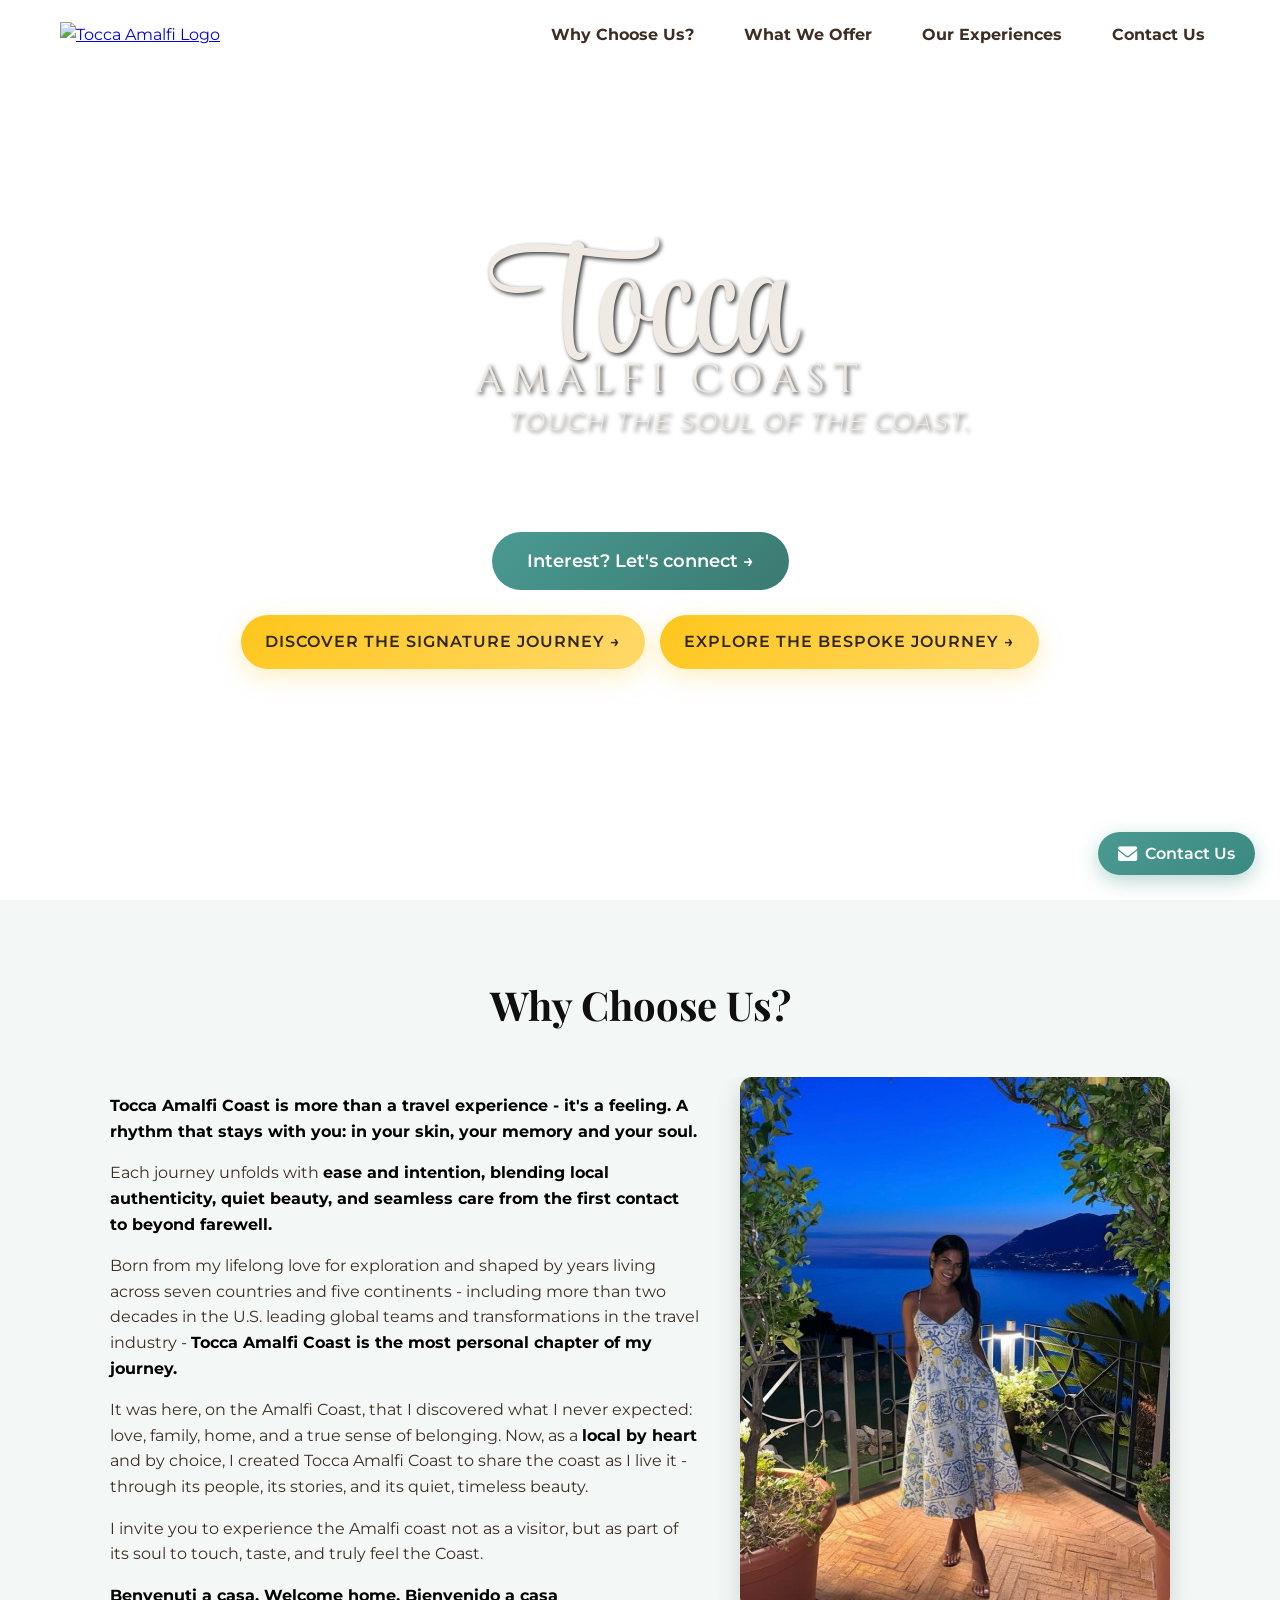
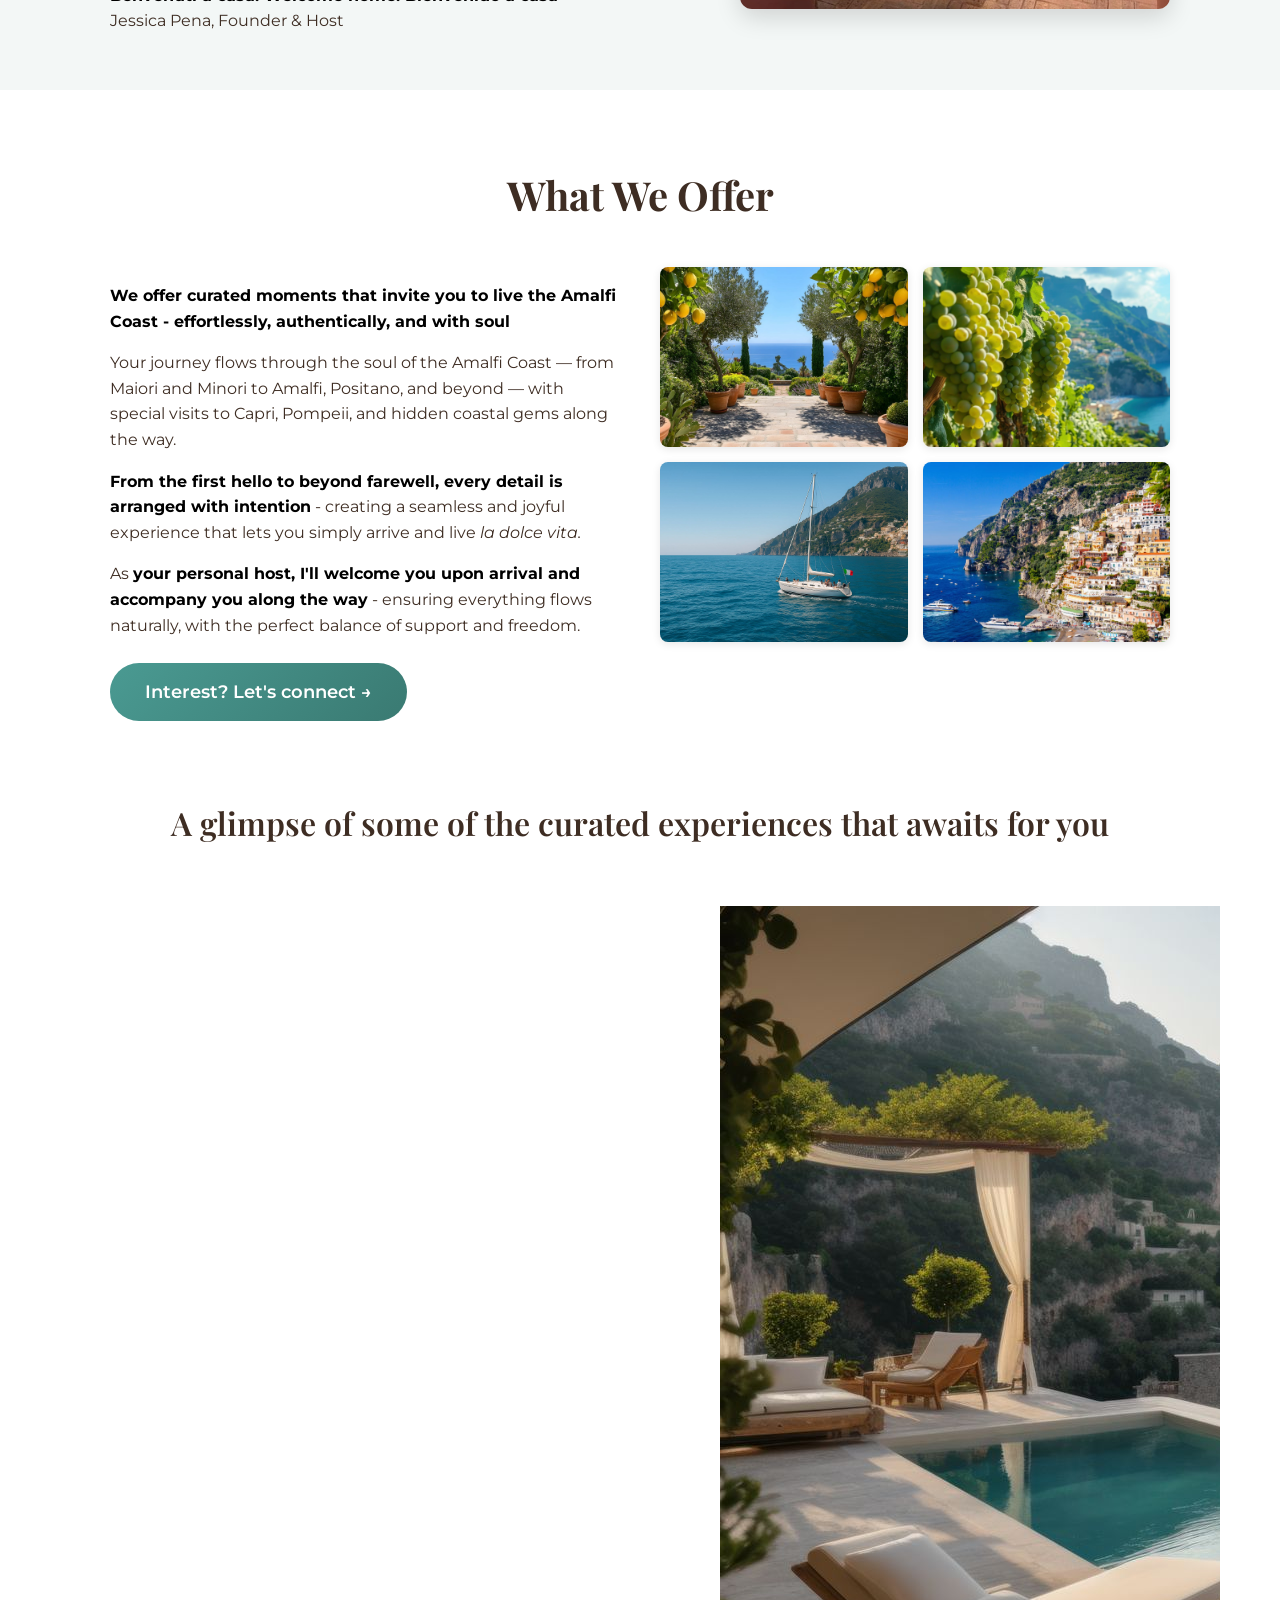
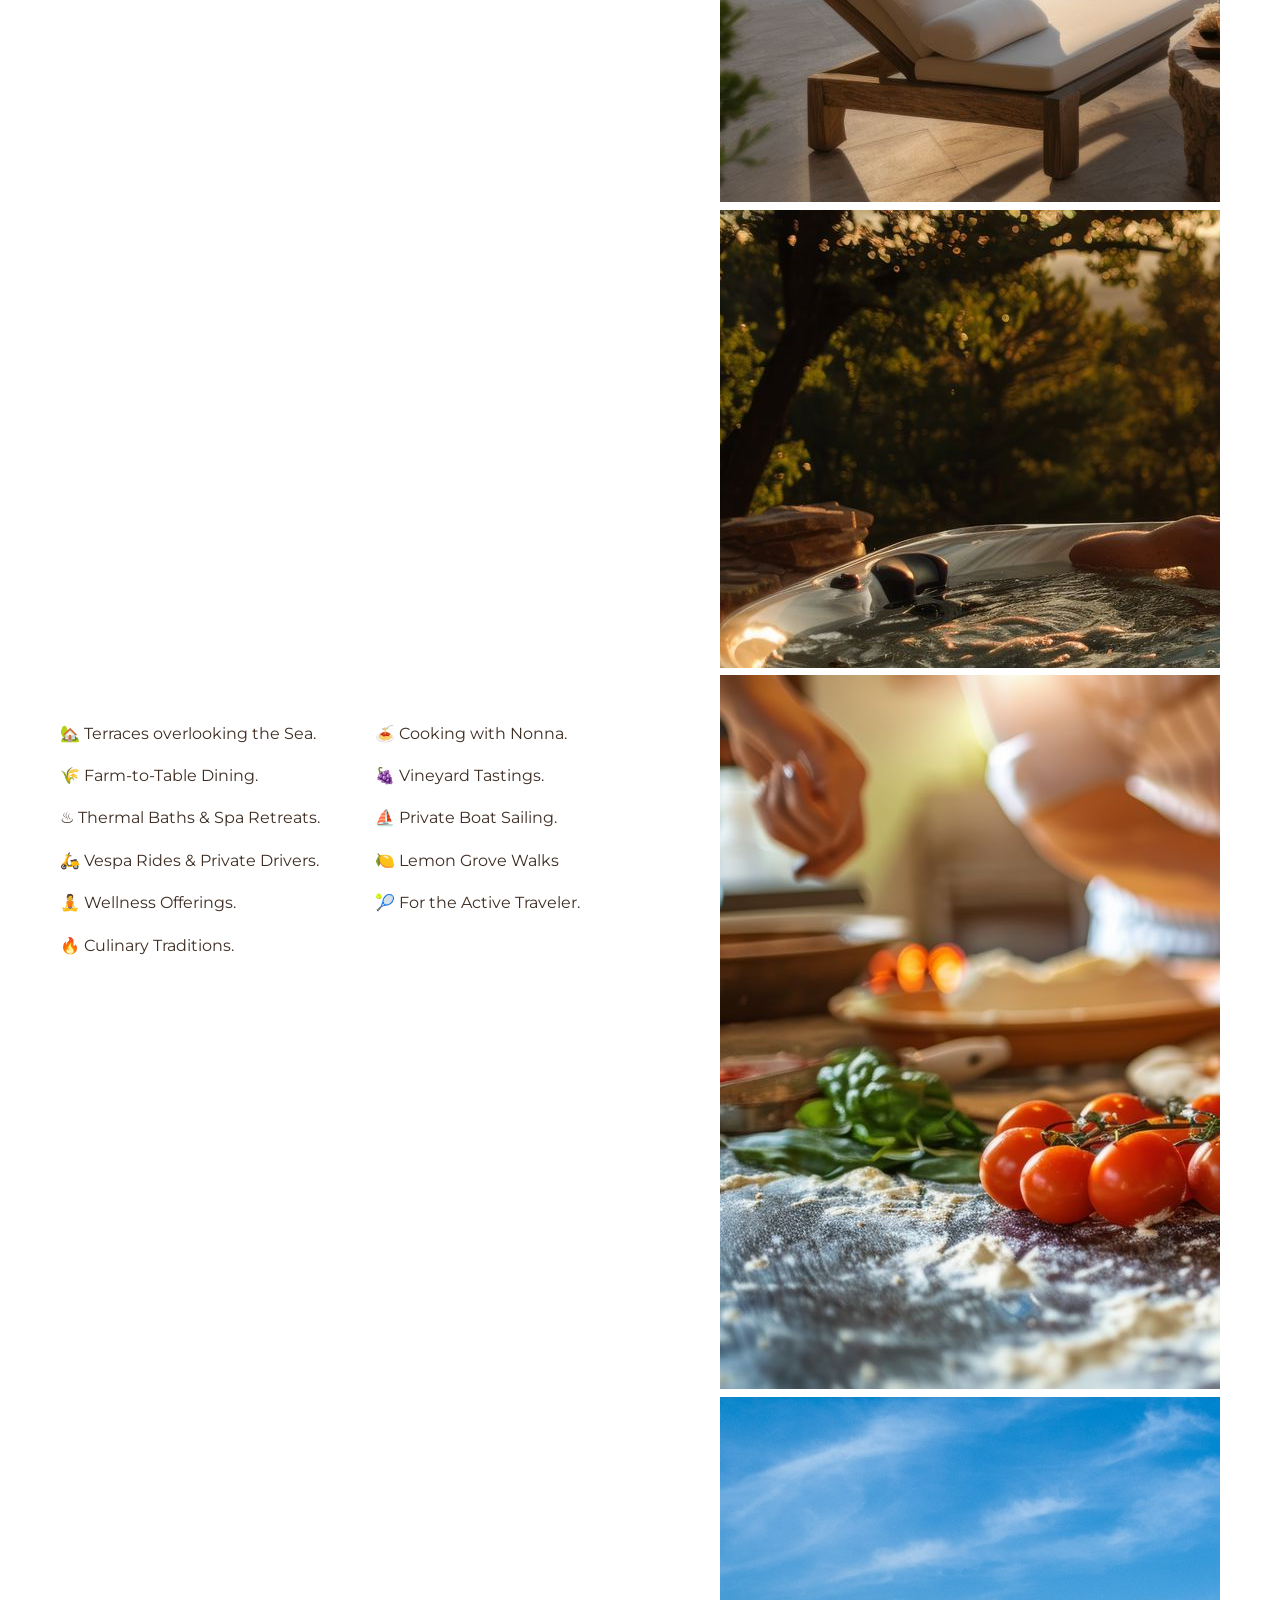
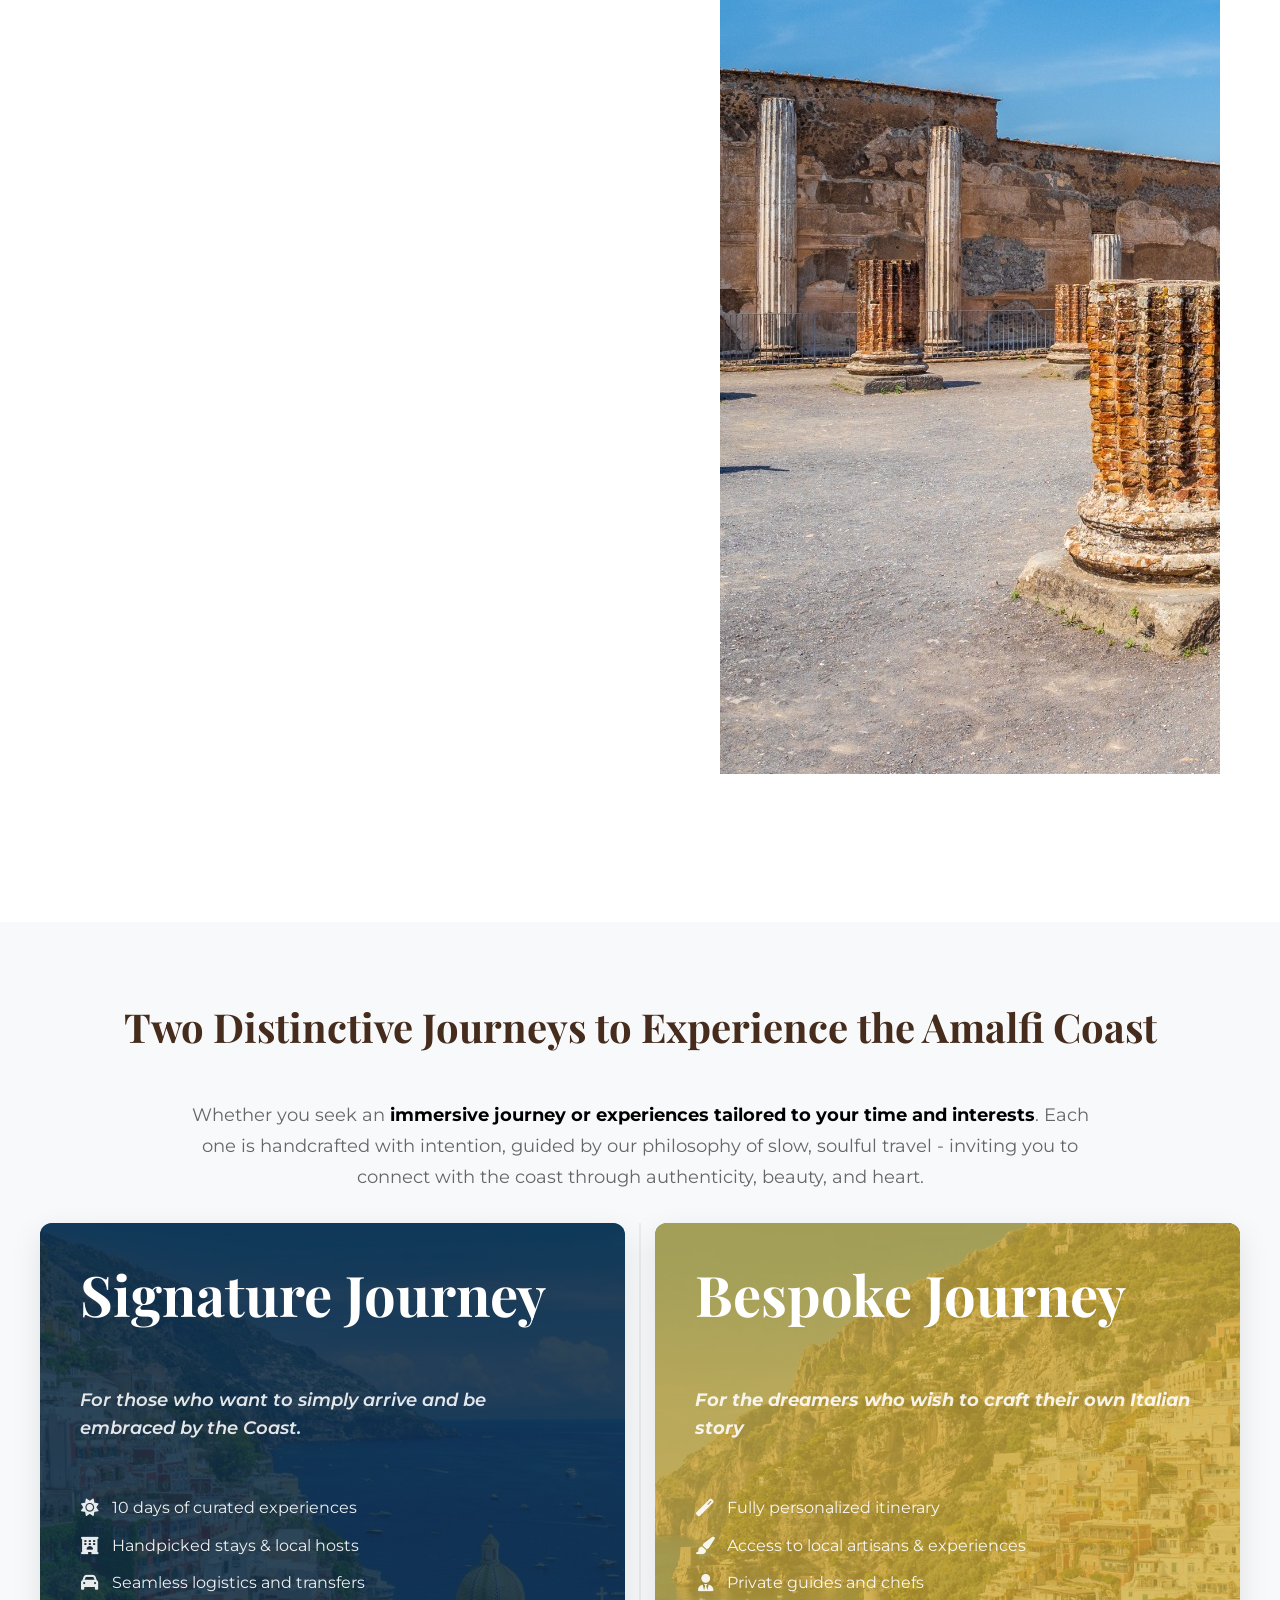
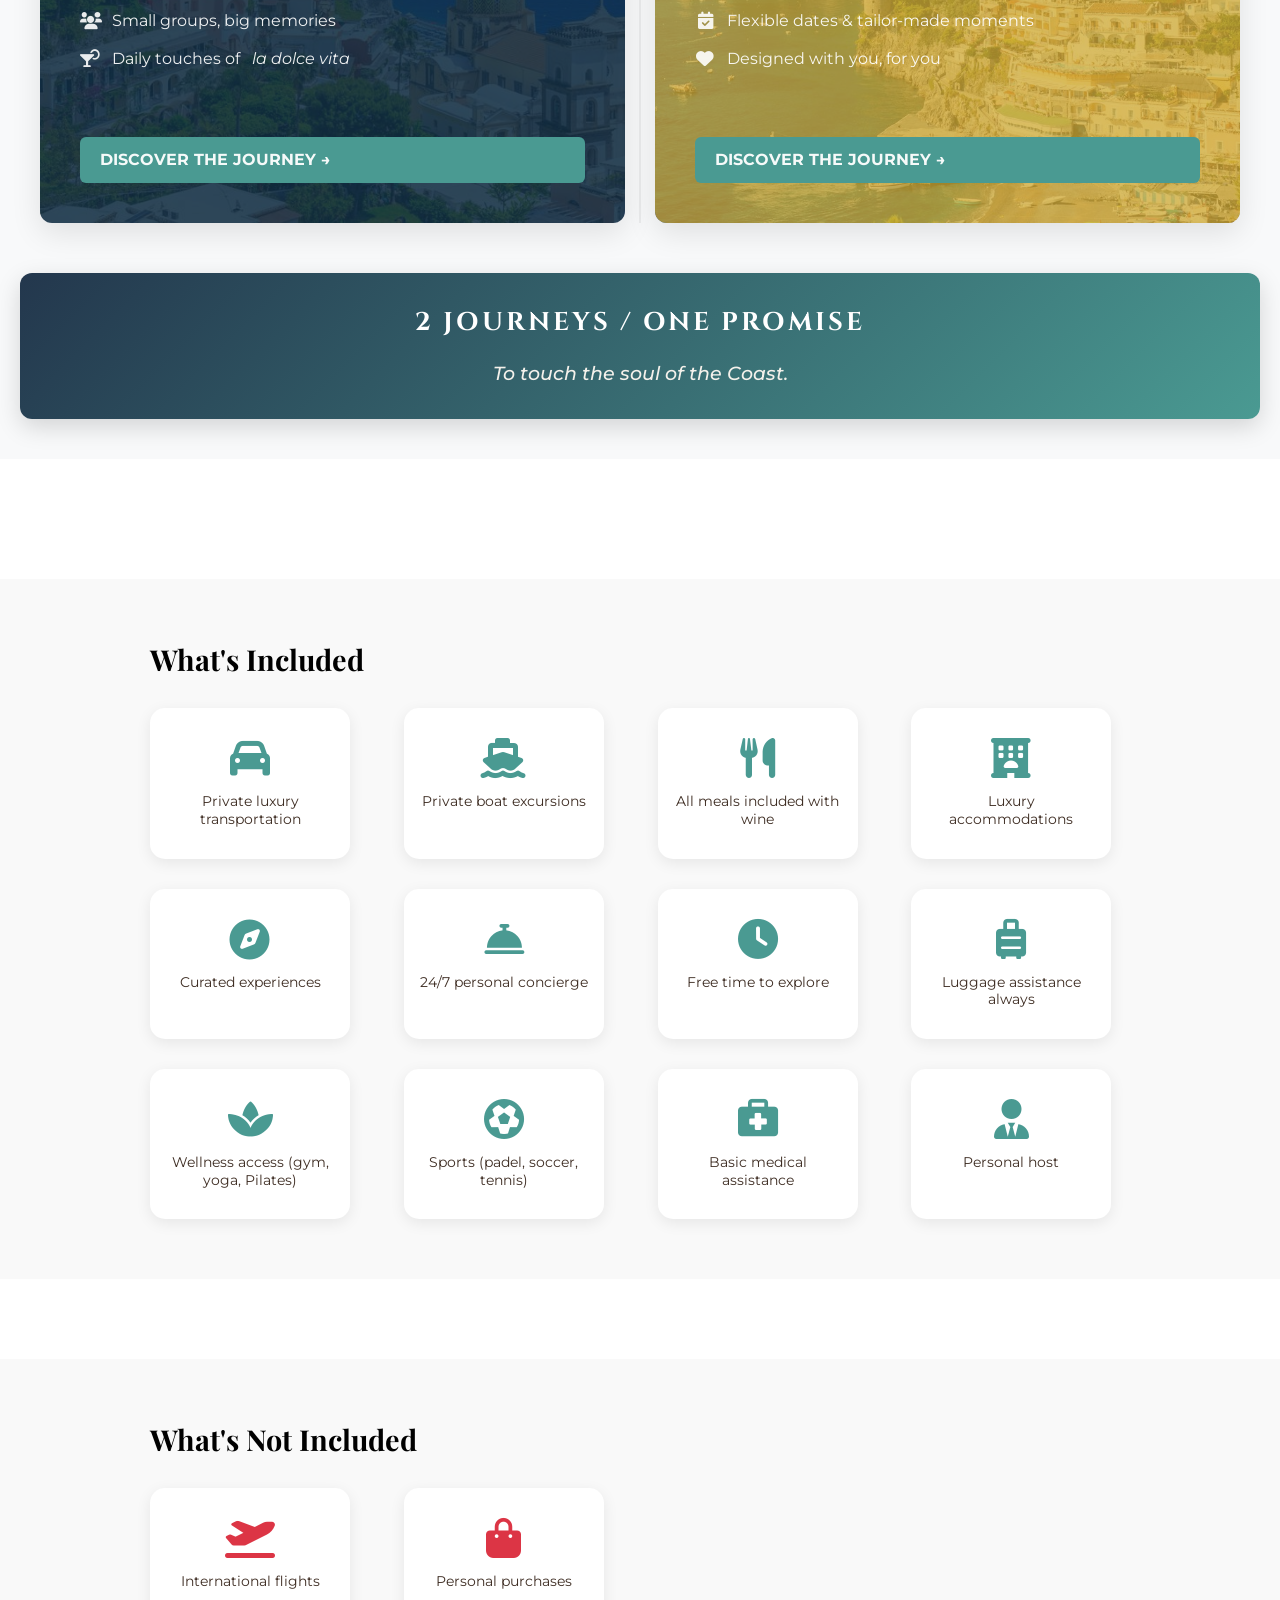
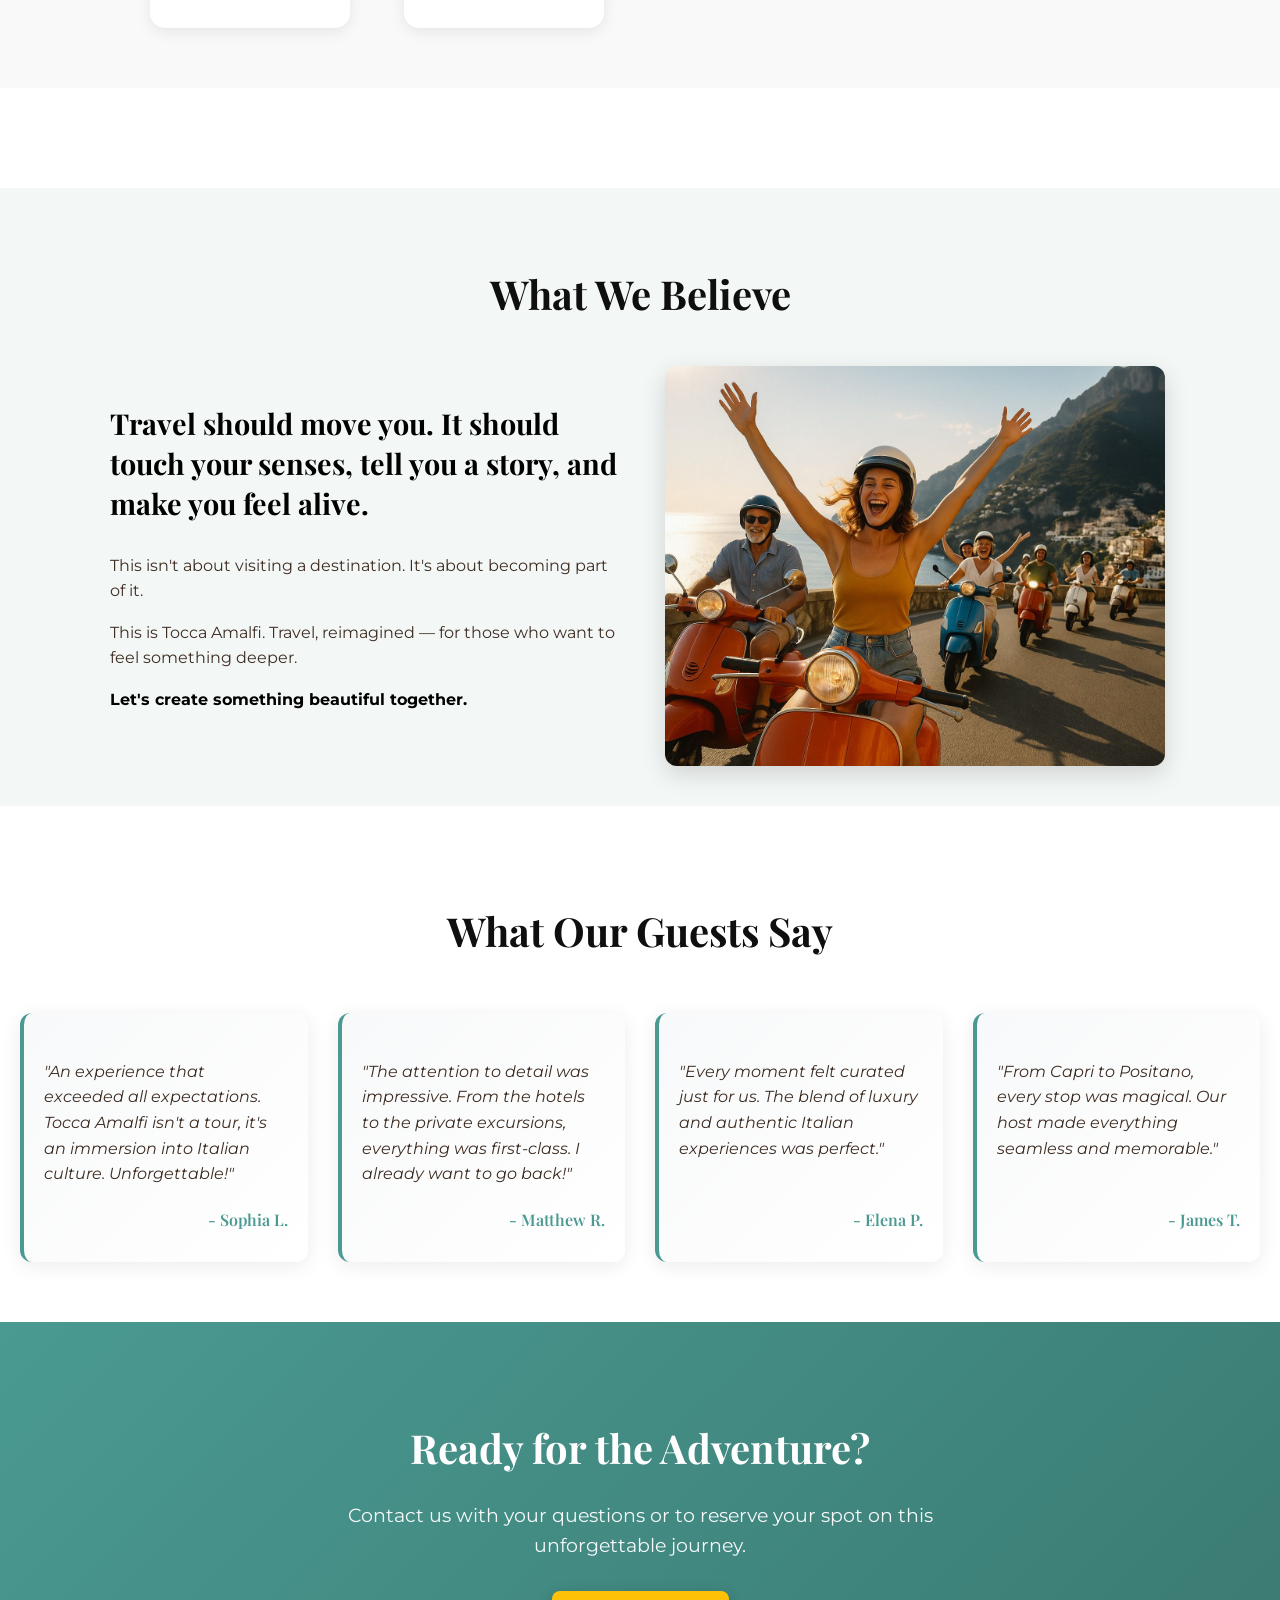
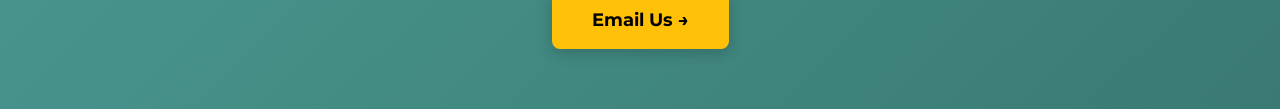
==== commit 58db7619: "Update tour dates: June 17-26, Sept 22-Oct 1, Oct 5-14 (all available) - year changed to 2025" ====
--- a/index.html
+++ b/index.html
@@ -46,7 +46,7 @@
                 <img src="imagenes/tocca_amalfi_nav.png" alt="Tocca Amalfi Logo" class="nav-logo">
             </a>
             <div class="nav-menu">
-                <a href="#why-tocca-amalfi" class="nav-link">Why Us</a>
+                <a href="#why-tocca-amalfi" class="nav-link">Why Choose Us?</a>
                 <a href="#what-we-offer" class="nav-link">What We Offer</a>
                 <a href="#tocca-offerings" class="nav-link">Our Experiences</a>
                 <a href="#" class="nav-link" onclick="openRequestModal(); return false;">Contact Us</a>
@@ -68,12 +68,11 @@
             <p class="slogan">An exclusive, founder-hosted journey reserved for select travelers.</p>
             <div class="hero-cta-buttons">
                 <a href="#" class="cta-button" onclick="openRequestModal(); return false;">Interest? Let's connect →</a>
-                <a href="#what-we-offer-grid" class="cta-button cta-secondary">Learn More About the Experience →</a>
-            </div>
-        </div>
-        <div class="hero-journey-links">
-            <a href="the_signature_journey.html" class="hero-journey-link hero-journey-link--left">Discover the Signature Journey →</a>
-            <a href="the_bespoke_journey.html" class="hero-journey-link hero-journey-link--right">Explore the Bespoke Journey →</a>
+            </div>
+            <div class="hero-journey-links">
+                <a href="the_signature_journey.html" class="hero-journey-link">Discover the Signature Journey →</a>
+                <a href="the_bespoke_journey.html" class="hero-journey-link">Explore the Bespoke Journey →</a>
+            </div>
         </div>
     </header>
 
@@ -155,86 +154,8 @@
                 </div>
             </div>
             
-            <!-- What's Included Section with 2x5 Grid -->
-            <div class="why-us-container">
-                <div class="why-us-text-block">
-                    
-                    <!-- What's Included Section with 2x5 Grid -->
-                    <div class="inclusions-full-section">
-                        <h3 class="whats-included-main-title">What's Included</h3>
-                        
-                        <div class="inclusions-grid-4x3">
-                            <div class="inclusion-item">
-                                <i class="fas fa-car"></i>
-                                <p>Private luxury transportation</p>
-                            </div>
-                            <div class="inclusion-item">
-                                <i class="fas fa-ship"></i>
-                                <p>Private boat excursions</p>
-                            </div>
-                            <div class="inclusion-item">
-                                <i class="fas fa-utensils"></i>
-                                <p>All meals included with wine</p>
-                            </div>
-                            <div class="inclusion-item">
-                                <i class="fas fa-hotel"></i>
-                                <p>Luxury accommodations</p>
-                            </div>
-                            <div class="inclusion-item">
-                                <i class="fas fa-compass"></i>
-                                <p>Curated experiences</p>
-                            </div>
-                            <div class="inclusion-item">
-                                <i class="fas fa-concierge-bell"></i>
-                                <p>24/7 personal concierge</p>
-                            </div>
-                            <div class="inclusion-item">
-                                <i class="fas fa-clock"></i>
-                                <p>Free time to explore</p>
-                            </div>
-                            <div class="inclusion-item">
-                                <i class="fas fa-suitcase-rolling"></i>
-                                <p>Luggage assistance always</p>
-                            </div>
-                            <div class="inclusion-item">
-                                <i class="fas fa-spa"></i>
-                                <p>Wellness access (gym, yoga, Pilates)</p>
-                            </div>
-                            <div class="inclusion-item">
-                                <i class="fas fa-futbol"></i>
-                                <p>Sports (padel, soccer, tennis)</p>
-                            </div>
-                            <div class="inclusion-item">
-                                <i class="fas fa-briefcase-medical"></i>
-                                <p>Basic medical assistance</p>
-                            </div>
-                            <div class="inclusion-item">
-                                <i class="fas fa-user-tie"></i>
-                                <p>Personal host</p>
-                            </div>
-                        </div>
-                    </div>
-                    
-                    <div class="inclusions-full-section">
-                        <h3 class="whats-included-main-title">What's Not Included</h3>
-                        
-                        <div class="inclusions-grid-4x3">
-                            <div class="inclusion-item not-included">
-                                <i class="fas fa-plane-departure"></i>
-                                <p>International flights</p>
-                            </div>
-
-                            <div class="inclusion-item not-included">
-                                <i class="fas fa-shopping-bag"></i>
-                                <p>Personal purchases</p>
-                            </div>
-                        </div>
-                    </div>
-                </div>
-
-            </div>
-            
             </section>
+        
         <section id="tocca-offerings" class="journey-section animate-on-scroll">
             <h2>Two Distinctive Journeys to Experience the Amalfi Coast</h2>
             <p class="journey-intro">Whether you seek an <strong>immersive journey or experiences tailored to your time and interests</strong>. Each one is handcrafted with intention, guided by our philosophy of slow, soulful travel - inviting you to connect with the coast through authenticity, beauty, and heart.</p>
@@ -284,6 +205,88 @@
                 <p>To touch the soul of the Coast.</p>
             </div>
         </section>
+
+        <section id="what-we-offer" class="why-us-carousel-section animate-on-scroll">
+            <!-- What's Included Section with 2x5 Grid -->
+            <div class="why-us-container">
+                <div class="why-us-text-block">
+                    
+                    <!-- What's Included Section with 2x5 Grid -->
+                    <div class="inclusions-full-section">
+                        <h3 class="whats-included-main-title">What's Included</h3>
+                        
+                        <div class="inclusions-grid-4x3">
+                            <div class="inclusion-item">
+                                <i class="fas fa-car"></i>
+                                <p>Private luxury transportation</p>
+                            </div>
+                            <div class="inclusion-item">
+                                <i class="fas fa-ship"></i>
+                                <p>Private boat excursions</p>
+                            </div>
+                            <div class="inclusion-item">
+                                <i class="fas fa-utensils"></i>
+                                <p>All meals included with wine</p>
+                            </div>
+                            <div class="inclusion-item">
+                                <i class="fas fa-hotel"></i>
+                                <p>Luxury accommodations</p>
+                            </div>
+                            <div class="inclusion-item">
+                                <i class="fas fa-compass"></i>
+                                <p>Curated experiences</p>
+                            </div>
+                            <div class="inclusion-item">
+                                <i class="fas fa-concierge-bell"></i>
+                                <p>24/7 personal concierge</p>
+                            </div>
+                            <div class="inclusion-item">
+                                <i class="fas fa-clock"></i>
+                                <p>Free time to explore</p>
+                            </div>
+                            <div class="inclusion-item">
+                                <i class="fas fa-suitcase-rolling"></i>
+                                <p>Luggage assistance always</p>
+                            </div>
+                            <div class="inclusion-item">
+                                <i class="fas fa-spa"></i>
+                                <p>Wellness access (gym, yoga, Pilates)</p>
+                            </div>
+                            <div class="inclusion-item">
+                                <i class="fas fa-futbol"></i>
+                                <p>Sports (padel, soccer, tennis)</p>
+                            </div>
+                            <div class="inclusion-item">
+                                <i class="fas fa-briefcase-medical"></i>
+                                <p>Basic medical assistance</p>
+                            </div>
+                            <div class="inclusion-item">
+                                <i class="fas fa-user-tie"></i>
+                                <p>Personal host</p>
+                            </div>
+                        </div>
+                    </div>
+                    
+                    <div class="inclusions-full-section">
+                        <h3 class="whats-included-main-title">What's Not Included</h3>
+                        
+                        <div class="inclusions-grid-4x3">
+                            <div class="inclusion-item not-included">
+                                <i class="fas fa-plane-departure"></i>
+                                <p>International flights</p>
+                            </div>
+
+                            <div class="inclusion-item not-included">
+                                <i class="fas fa-shopping-bag"></i>
+                                <p>Personal purchases</p>
+                            </div>
+                        </div>
+                    </div>
+                </div>
+
+            </div>
+            
+            </section>
 
         <section id="what-we-believe" class="why-us-carousel-section animate-on-scroll">
             <h2>What We Believe</h2>
--- a/style.css
+++ b/style.css
@@ -127,7 +127,8 @@
     display: flex;
     flex-direction: column;
     gap: 14px;
-    align-items: flex-start;
+    align-items: center;
+    text-align: center;
 }
 
 .bespoke-for-item:hover {
@@ -382,15 +383,12 @@
 }
 
 .hero-journey-links {
-    position: absolute;
-    left: 50%;
-    bottom: 60px;
-    transform: translateX(-50%);
     display: flex;
     justify-content: center;
     align-items: center;
-    z-index: 1;
-    gap: 12px;
+    gap: 15px;
+    margin-top: 25px;
+    flex-wrap: nowrap;
 }
 
 .hero-journey-link {
@@ -423,7 +421,8 @@
 
 @media (max-width: 900px) {
     .hero-journey-links {
-        padding: 90px 20px 40px;
+        gap: 12px;
+        margin-top: 20px;
     }
 
     .hero-journey-link {
@@ -434,12 +433,9 @@
 
 @media (max-width: 640px) {
     .hero-journey-links {
-        position: static;
-        margin: 25px auto 0 auto;
         flex-direction: column;
-        align-items: center;
-        transform: none;
         gap: 12px;
+        margin-top: 20px;
     }
 
     .hero-journey-link {
@@ -1710,10 +1706,10 @@
     transition: filter 0.4s ease;
 }
 .bespoke-card::after {
-    background-color: rgba(0, 0, 0, 0.88);
+    background-color: rgba(212, 175, 55, 0.75);
 }
 .bespoke-card:hover::after {
-    background-color: rgba(0, 0, 0, 0.6);
+    background-color: rgba(212, 175, 55, 0.55);
 }
 .bespoke-card h4 {
     color: #ffffff;
@@ -2300,6 +2296,41 @@
 .contact-option:nth-child(2) i { color: #25d366; } /* WhatsApp */
 .contact-option:nth-child(3) i { color: #3498db; } /* Phone */
 
+/* === HOME BUTTON STYLES === */
+.home-button {
+    position: fixed;
+    bottom: 25px;
+    left: 25px;
+    z-index: 1001;
+    display: flex;
+    align-items: center;
+    gap: 8px;
+    padding: 12px 20px;
+    background: linear-gradient(135deg, #d4af37, #b8941e);
+    border: none;
+    border-radius: 50px;
+    text-decoration: none;
+    cursor: pointer;
+    box-shadow: 0 6px 20px rgba(212, 175, 55, 0.4);
+    transition: all 0.3s ease;
+    color: white;
+    font-size: 1rem;
+    font-weight: 500;
+}
+
+.home-button:hover {
+    transform: translateY(-3px);
+    box-shadow: 0 8px 25px rgba(212, 175, 55, 0.5);
+}
+
+.home-button i {
+    font-size: 1.2rem;
+}
+
+.home-text {
+    font-family: 'Montserrat', sans-serif;
+}
+
 /* Mobile Contact Menu */
 @media (max-width: 768px) {
     .contact-menu {
@@ -2310,6 +2341,17 @@
     .contact-toggle {
         padding: 10px 16px;
         font-size: 0.9rem;
+    }
+
+    .home-button {
+        bottom: 20px;
+        left: 20px;
+        padding: 10px 16px;
+        font-size: 0.9rem;
+    }
+    
+    .home-button i {
+        font-size: 1.1rem;
     }
     
     .contact-toggle i {
@@ -6102,51 +6144,68 @@
    BESPOKE JOURNEY STYLES
    ======================================== */
 
-/* Bespoke Hero - Estilo Maqueta 2 - Layout dos columnas */
+/* Bespoke Hero - dark overlay to mirror journey-card aesthetic */
 .bespoke-hero {
-    display: grid;
-    grid-template-columns: 1fr 1fr;
-    min-height: 620px;
-    background: #f5f1eb;
     position: relative;
+    min-height: 670px;
+    padding: 130px 6vw 110px;
+    display: flex;
+    align-items: flex-end;
+    justify-content: flex-end;
     overflow: hidden;
+    color: var(--card-text-light);
+    background-color: #23374d;
+}
+
+.bespoke-hero::after {
+    content: '';
+    position: absolute;
+    inset: 0;
+    background: linear-gradient(108deg, rgba(12, 26, 39, 0.75) 0%, rgba(35, 55, 77, 0.65) 50%, rgba(35, 55, 77, 0.55) 100%);
+    transition: background 0.4s ease;
+    z-index: 1;
+}
+
+.bespoke-hero:hover::after {
+    background: linear-gradient(108deg, rgba(12, 26, 39, 0.65) 0%, rgba(35, 55, 77, 0.55) 50%, rgba(35, 55, 77, 0.45) 100%);
 }
 
 .bespoke-hero-image {
-    position: relative;
+    position: absolute;
+    inset: 0;
     overflow: hidden;
-    height: 100%;
 }
 
 .bespoke-hero-image img {
     width: 100%;
     height: 100%;
     object-fit: cover;
-    filter: brightness(0.95);
+    transform: scale(1.02);
+    filter: brightness(1.0) saturate(1.1);
+    transition: filter 0.4s ease;
+}
+
+.bespoke-hero:hover .bespoke-hero-image img {
+    filter: brightness(1.1) saturate(1.15);
 }
 
 .bespoke-hero-content {
+    position: relative;
+    z-index: 2;
+    max-width: 620px;
     display: flex;
     flex-direction: column;
-    justify-content: center;
-    padding: 90px 60px 90px;
-    background: linear-gradient(135deg, #f5f1eb 0%, #e8e3d9 100%);
-    color: #23374d;
-    height: 100%;
-    overflow: hidden;
-    position: relative;
+    gap: 18px;
+    color: var(--card-text-light);
+    text-shadow: 0 10px 32px rgba(18, 32, 44, 0.32);
 }
 
 .bespoke-hero-content::before {
     content: '';
     position: absolute;
-    bottom: -30%;
-    left: -15%;
-    width: 400px;
-    height: 400px;
-    background: radial-gradient(circle, rgba(201, 168, 118, 0.12) 0%, transparent 70%);
-    border-radius: 50%;
-    z-index: 0;
+    inset: -60px -80px -40px;
+    background: radial-gradient(circle at 15% 20%, rgba(201, 168, 112, 0.18), transparent 70%);
+    z-index: -1;
 }
 
 .bespoke-hero-content > * {
@@ -6158,19 +6217,18 @@
     font-family: 'Playfair Display', serif;
     font-size: 4rem;
     font-weight: 400;
-    margin-bottom: 18px;
+    margin-bottom: 12px;
     letter-spacing: 2px;
-    line-height: 1.1;
-    color: #23374d;
+    line-height: 1.05;
+    color: var(--card-text-light);
 }
 
 .bespoke-subtitle {
-    font-size: 1.6rem;
-    margin-bottom: 20px;
-    font-weight: 300;
+    font-size: 1.5rem;
     font-style: italic;
     font-family: 'Playfair Display', serif;
-    color: #4A9A92;
+    color: rgba(201, 168, 112, 0.88);
+    margin: 0 0 12px 0;
 }
 
 .bespoke-description {
@@ -6178,15 +6236,26 @@
     font-family: 'Montserrat', sans-serif;
     font-weight: 300;
     letter-spacing: 0.3px;
-    line-height: 1.7;
-    margin-bottom: 35px;
-    color: #3a3a3a;
+    line-height: 1.8;
+    margin-bottom: 28px;
+    color: rgba(255, 255, 255, 0.96);
+    max-width: 560px;
 }
 
 .bespoke-hero-cta {
     display: flex;
     gap: 15px;
     flex-wrap: wrap;
+}
+
+.bespoke-hero .back-home-link {
+    background: rgba(255, 255, 255, 0.26);
+    color: var(--card-text-light);
+    box-shadow: 0 14px 26px rgba(10, 22, 34, 0.24);
+}
+
+.bespoke-hero .back-home-link:hover {
+    background: rgba(255, 255, 255, 0.36);
 }
 
 /* Bespoke Intro Section */
@@ -7067,61 +7136,69 @@
 /* Medium screens (laptops) */
 @media (max-width: 1366px) and (min-width: 969px) {
     .bespoke-hero {
-        min-height: 560px;
-    }
-    
-    .bespoke-hero-content {
-        padding: 80px 45px 80px;
-    }
-    
+        min-height: 600px;
+        padding: 110px 6vw 95px;
+    }
+
     .bespoke-hero-content h1 {
-        font-size: 3.2rem;
-    }
-    
+        font-size: 3.4rem;
+    }
+
     .bespoke-subtitle {
-        font-size: 1.4rem;
-    }
-    
+        font-size: 1.35rem;
+    }
+
     .bespoke-description {
         font-size: 1rem;
-        margin-bottom: 25px;
+        margin-bottom: 24px;
     }
 }
 
 @media (max-width: 968px) {
     .bespoke-hero {
-        grid-template-columns: 1fr;
-        min-height: auto;
-    }
-    
-    .bespoke-hero-image {
-        height: 50vh;
-        min-height: 400px;
-    }
-    
+        min-height: 560px;
+        padding: 110px 32px 90px;
+        justify-content: center;
+        text-align: center;
+    }
+
+    .bespoke-hero::after {
+        background: linear-gradient(118deg, rgba(12, 26, 39, 0.72) 0%, rgba(35, 55, 77, 0.62) 55%, rgba(35, 55, 77, 0.52) 100%);
+    }
+
     .bespoke-hero-content {
-        padding: 90px 30px 50px;
-    }
-    
+        align-items: center;
+        max-width: 100%;
+    }
+
+    .bespoke-hero-content::before {
+        inset: -40px -40px -20px;
+    }
+
     .bespoke-hero-content h1 {
         font-size: 3rem;
     }
-    
+
     .bespoke-subtitle {
-        font-size: 1.4rem;
-    }
-    
+        font-size: 1.35rem;
+    }
+
     .bespoke-description {
-        font-size: 1.05rem;
-    }
-    
+        font-size: 1rem;
+        margin-bottom: 26px;
+    }
+
     .bespoke-hero-cta {
-        flex-direction: column;
-    }
-    
+        justify-content: center;
+    }
+
     .bespoke-hero-cta a {
         width: 100%;
         text-align: center;
+    }
+
+    .bespoke-hero .back-home-link {
+        align-self: center;
     }
     
     .bespoke-steps {
@@ -7171,20 +7248,29 @@
 }
 
 @media (max-width: 600px) {
-    .bespoke-hero-content {
-        padding: 90px 20px 40px;
-    }
-    
+    .bespoke-hero {
+        min-height: 520px;
+        padding: 100px 18px 70px;
+    }
+
+    .bespoke-hero::after {
+        background: linear-gradient(122deg, rgba(12, 26, 39, 0.70) 0%, rgba(35, 55, 77, 0.60) 60%, rgba(35, 55, 77, 0.50) 100%);
+    }
+
     .bespoke-hero-content h1 {
-        font-size: 2.3rem;
-    }
-    
+        font-size: 2.45rem;
+    }
+
     .bespoke-subtitle {
         font-size: 1.2rem;
     }
-    
+
     .bespoke-description {
-        font-size: 1rem;
+        font-size: 0.98rem;
+    }
+
+    .bespoke-hero-content::before {
+        inset: -28px -24px -12px;
     }
     
     .bespoke-intro-section {
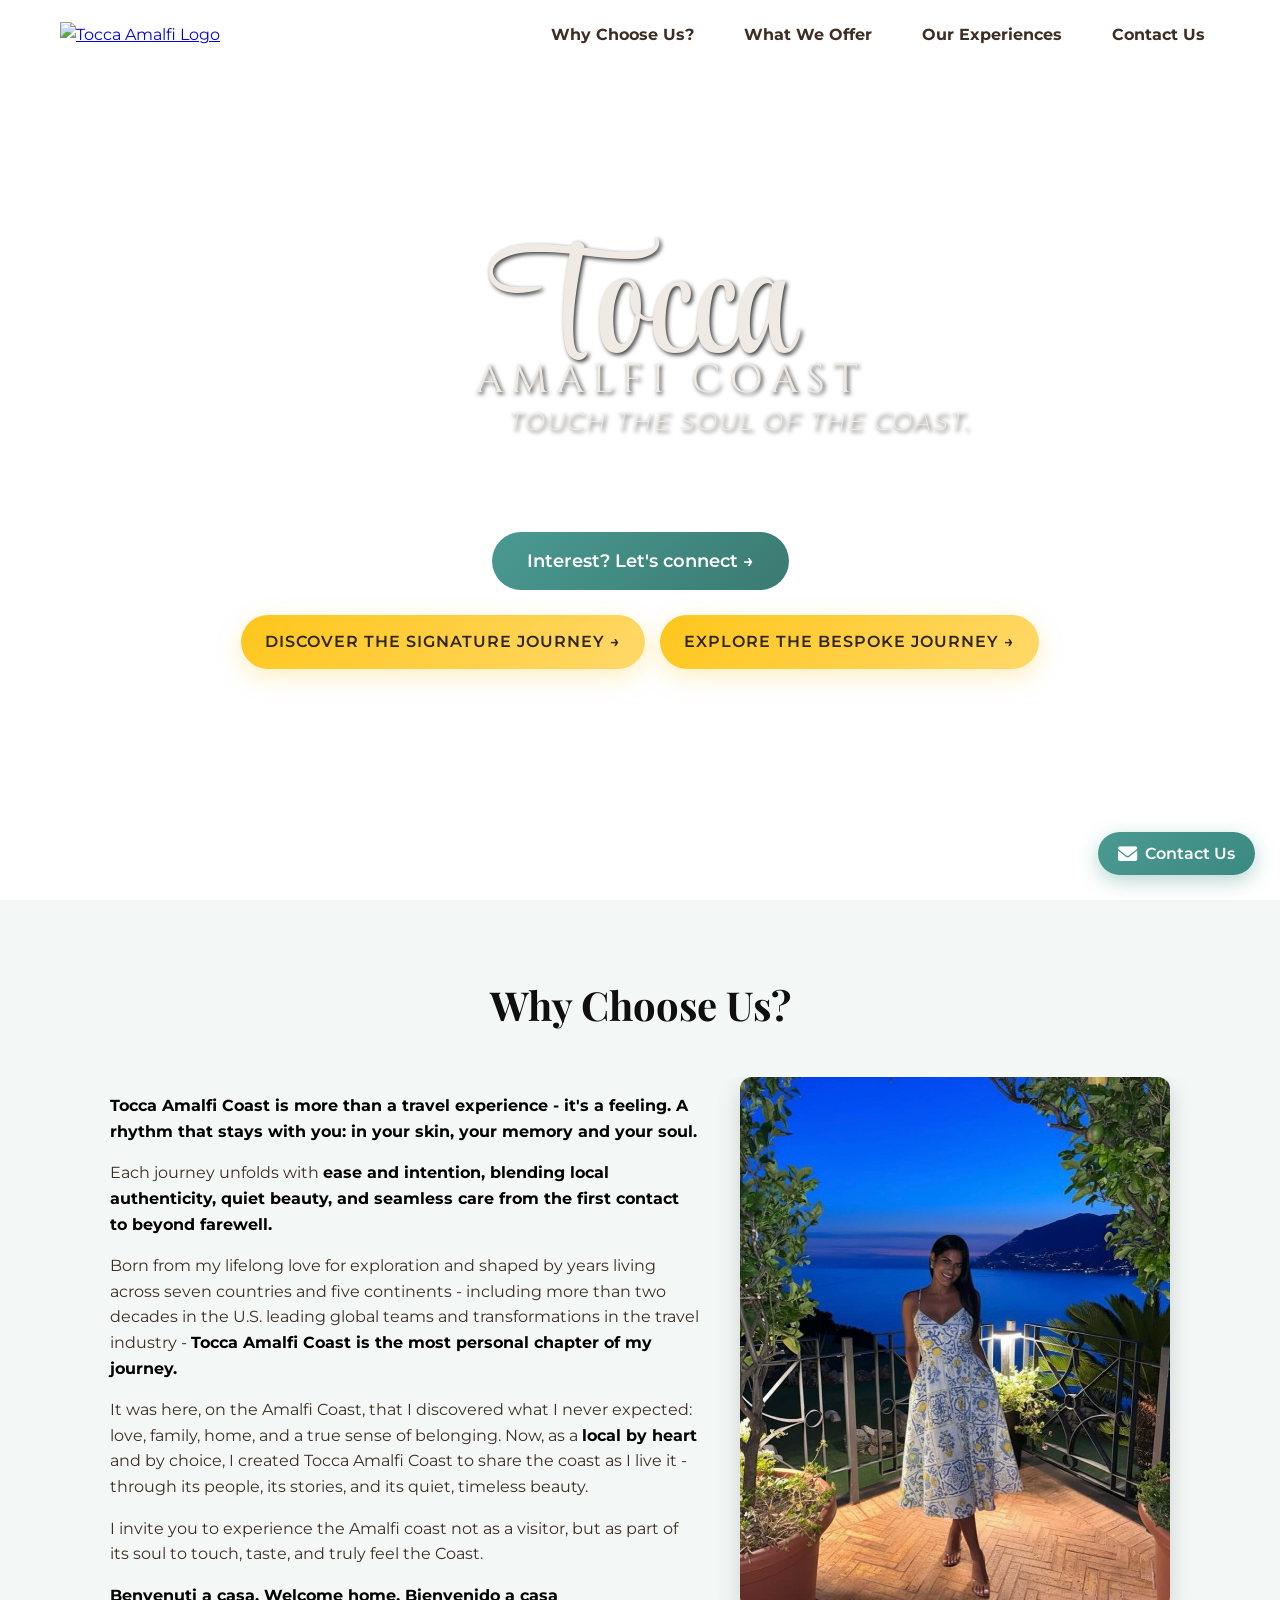
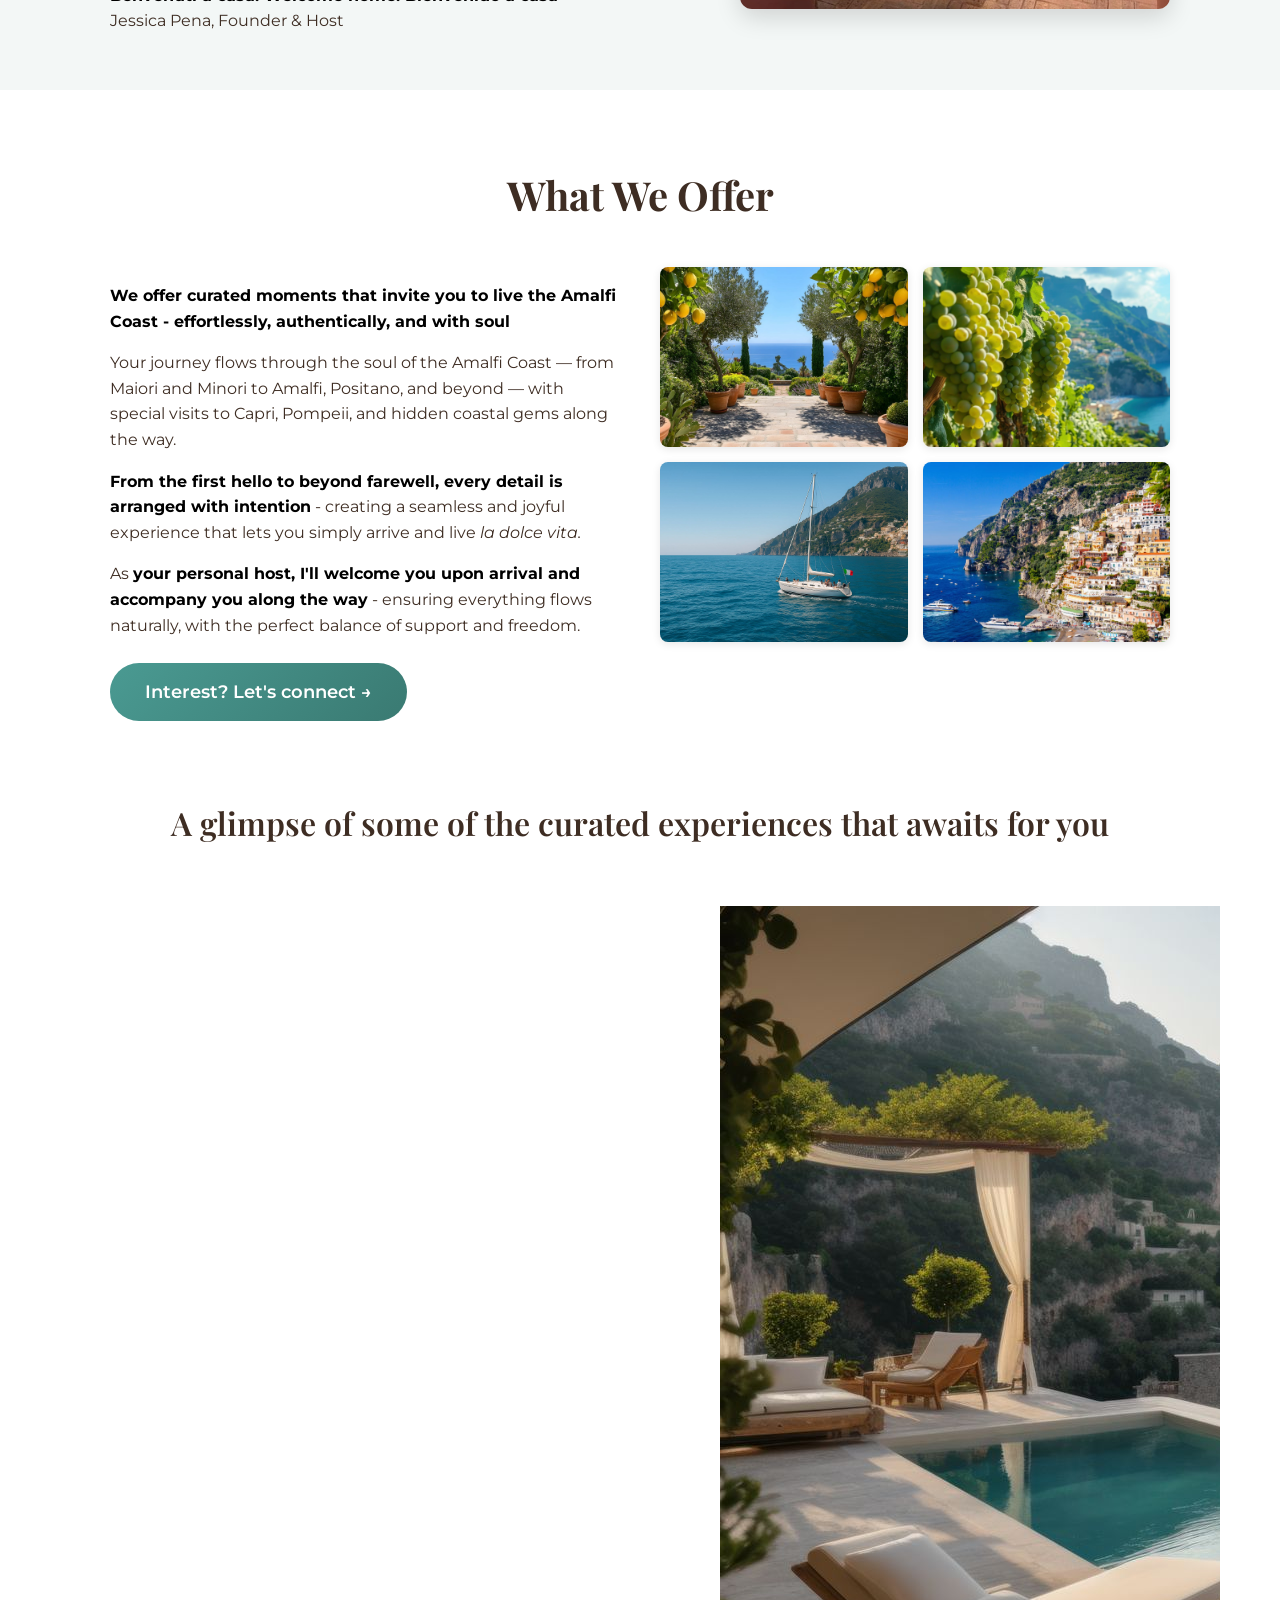
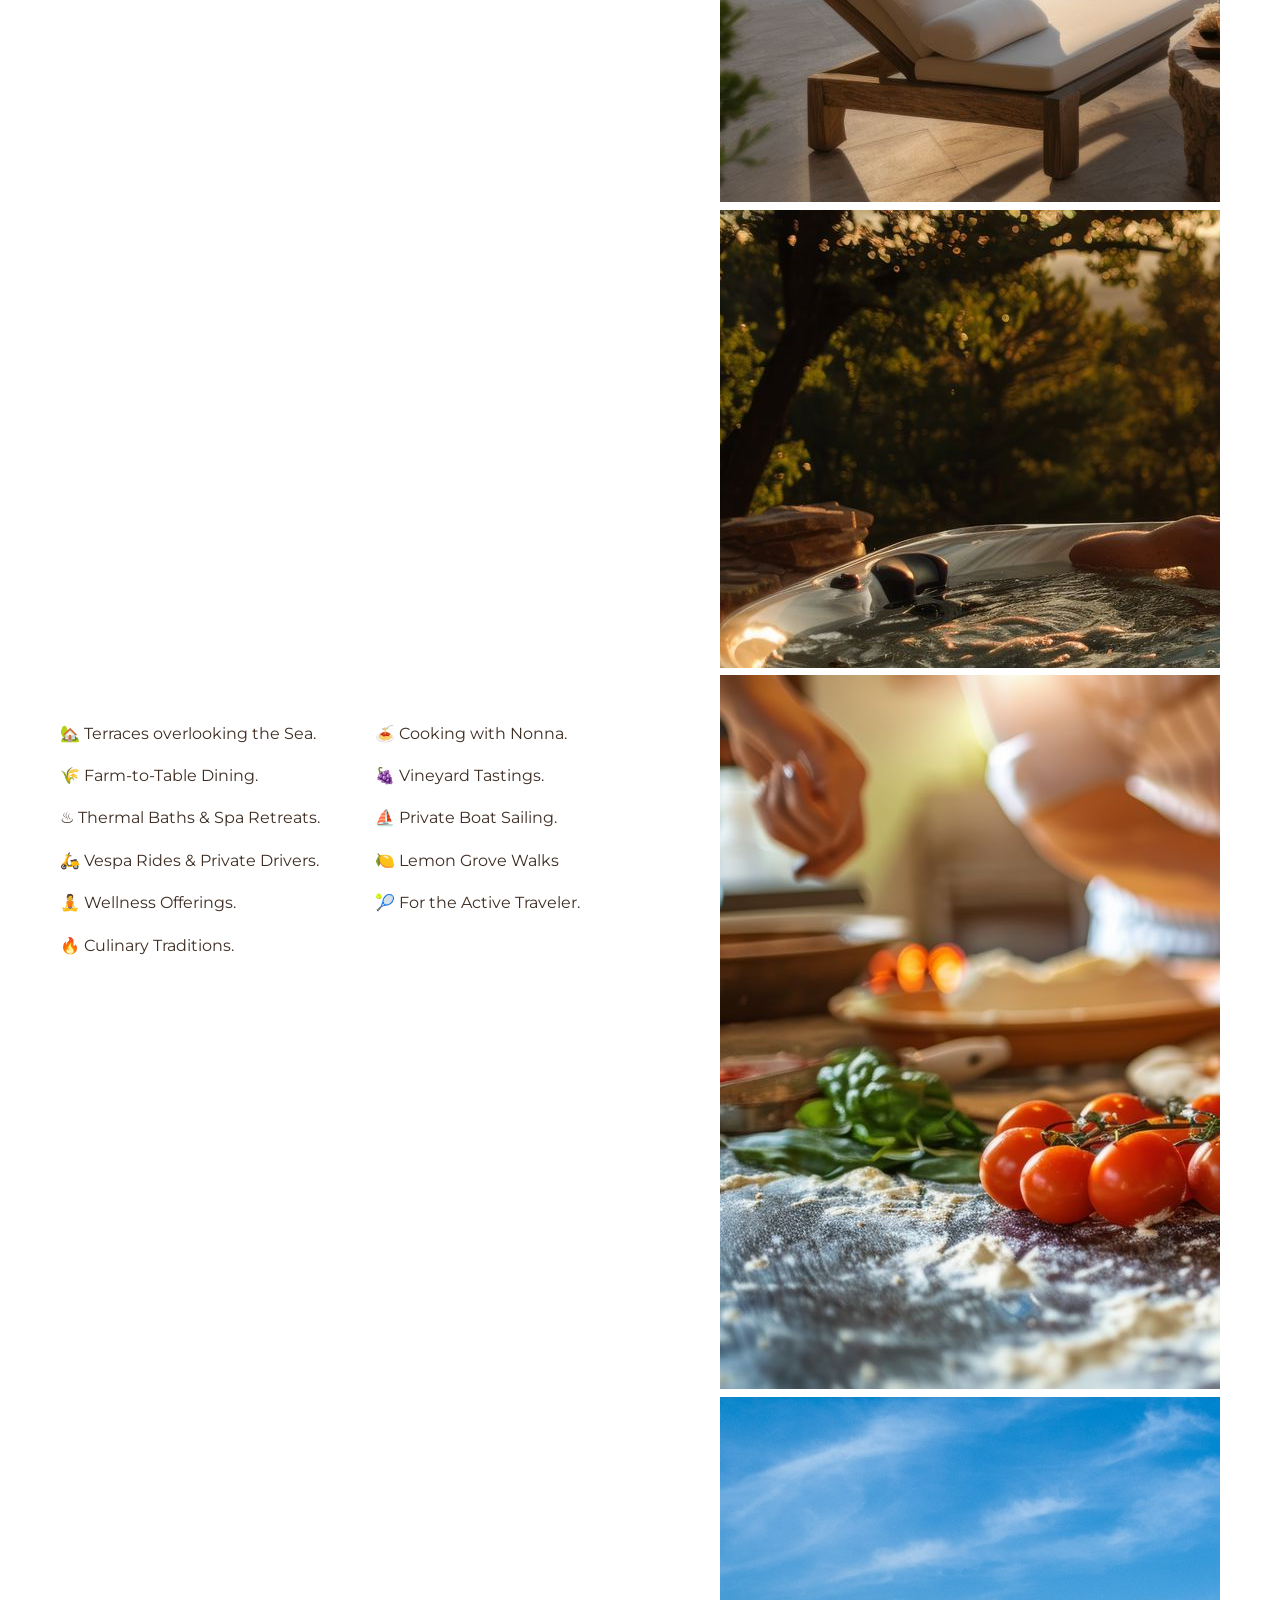
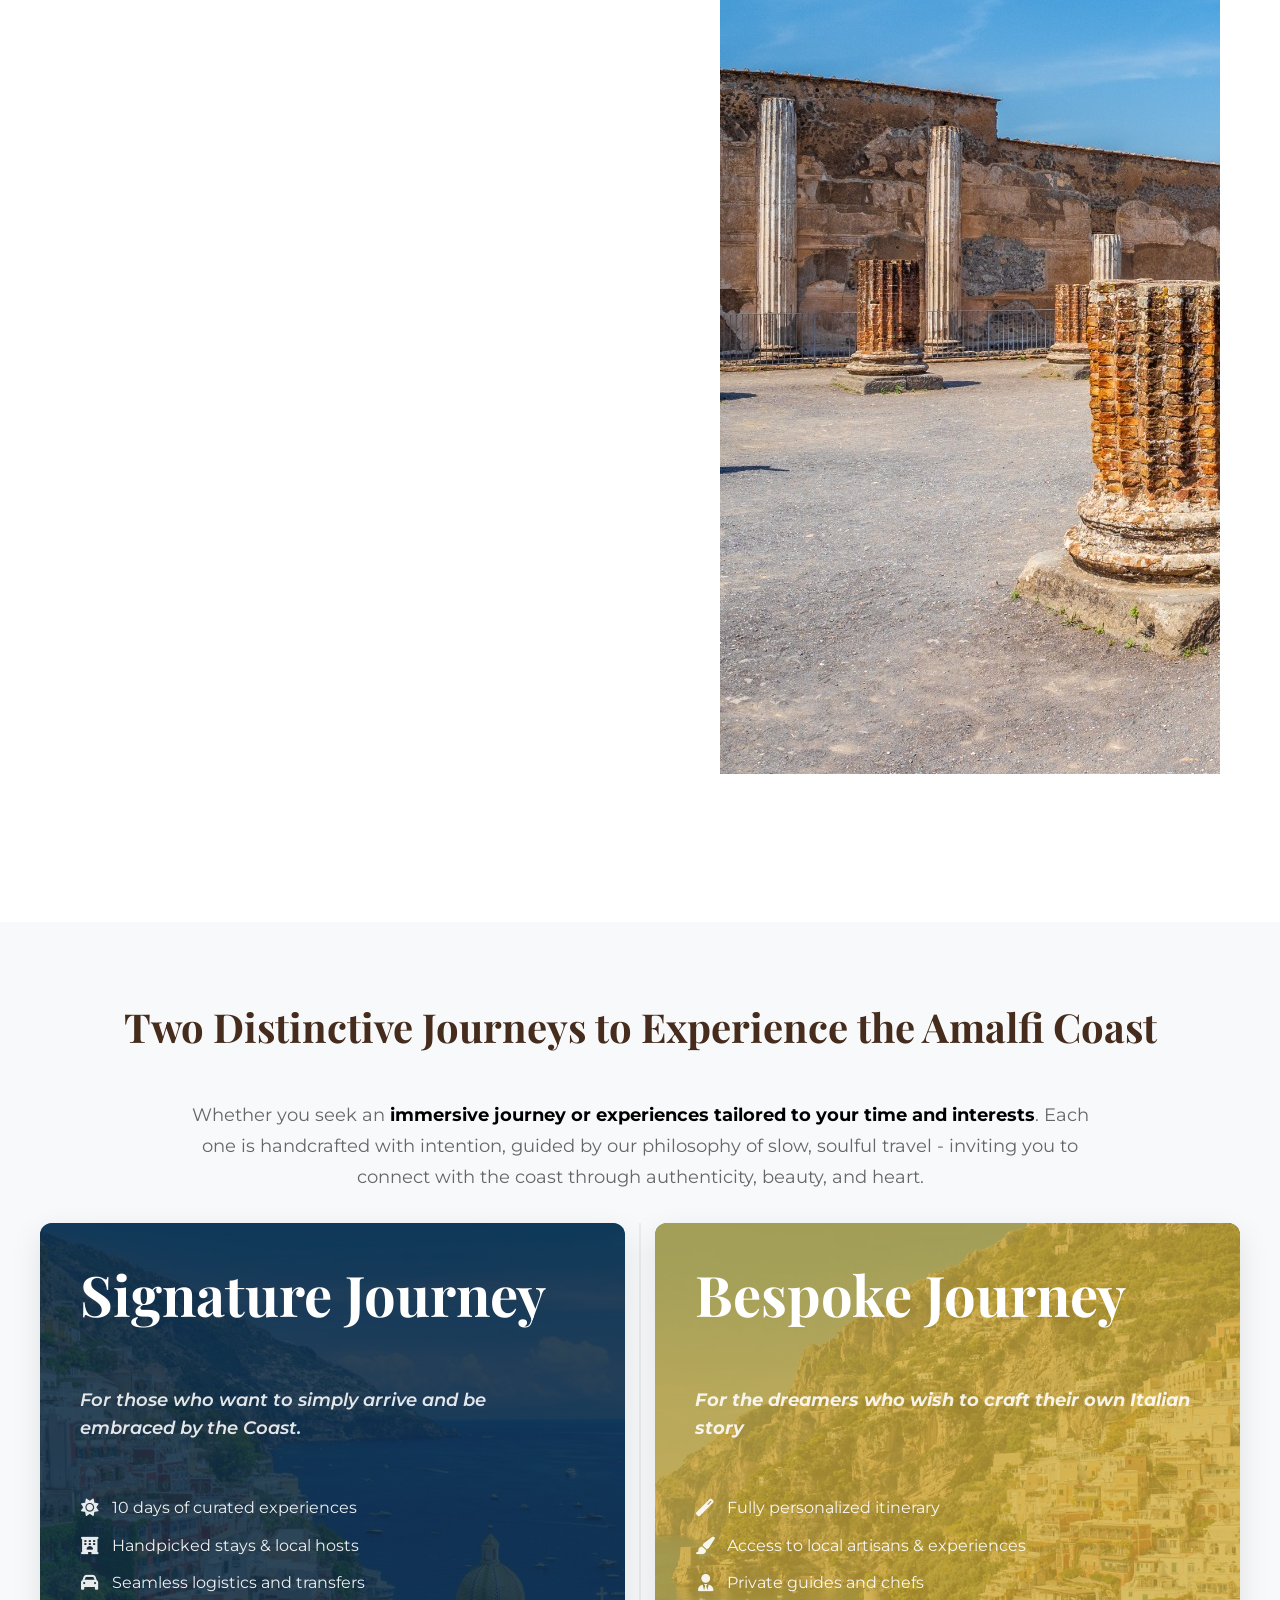
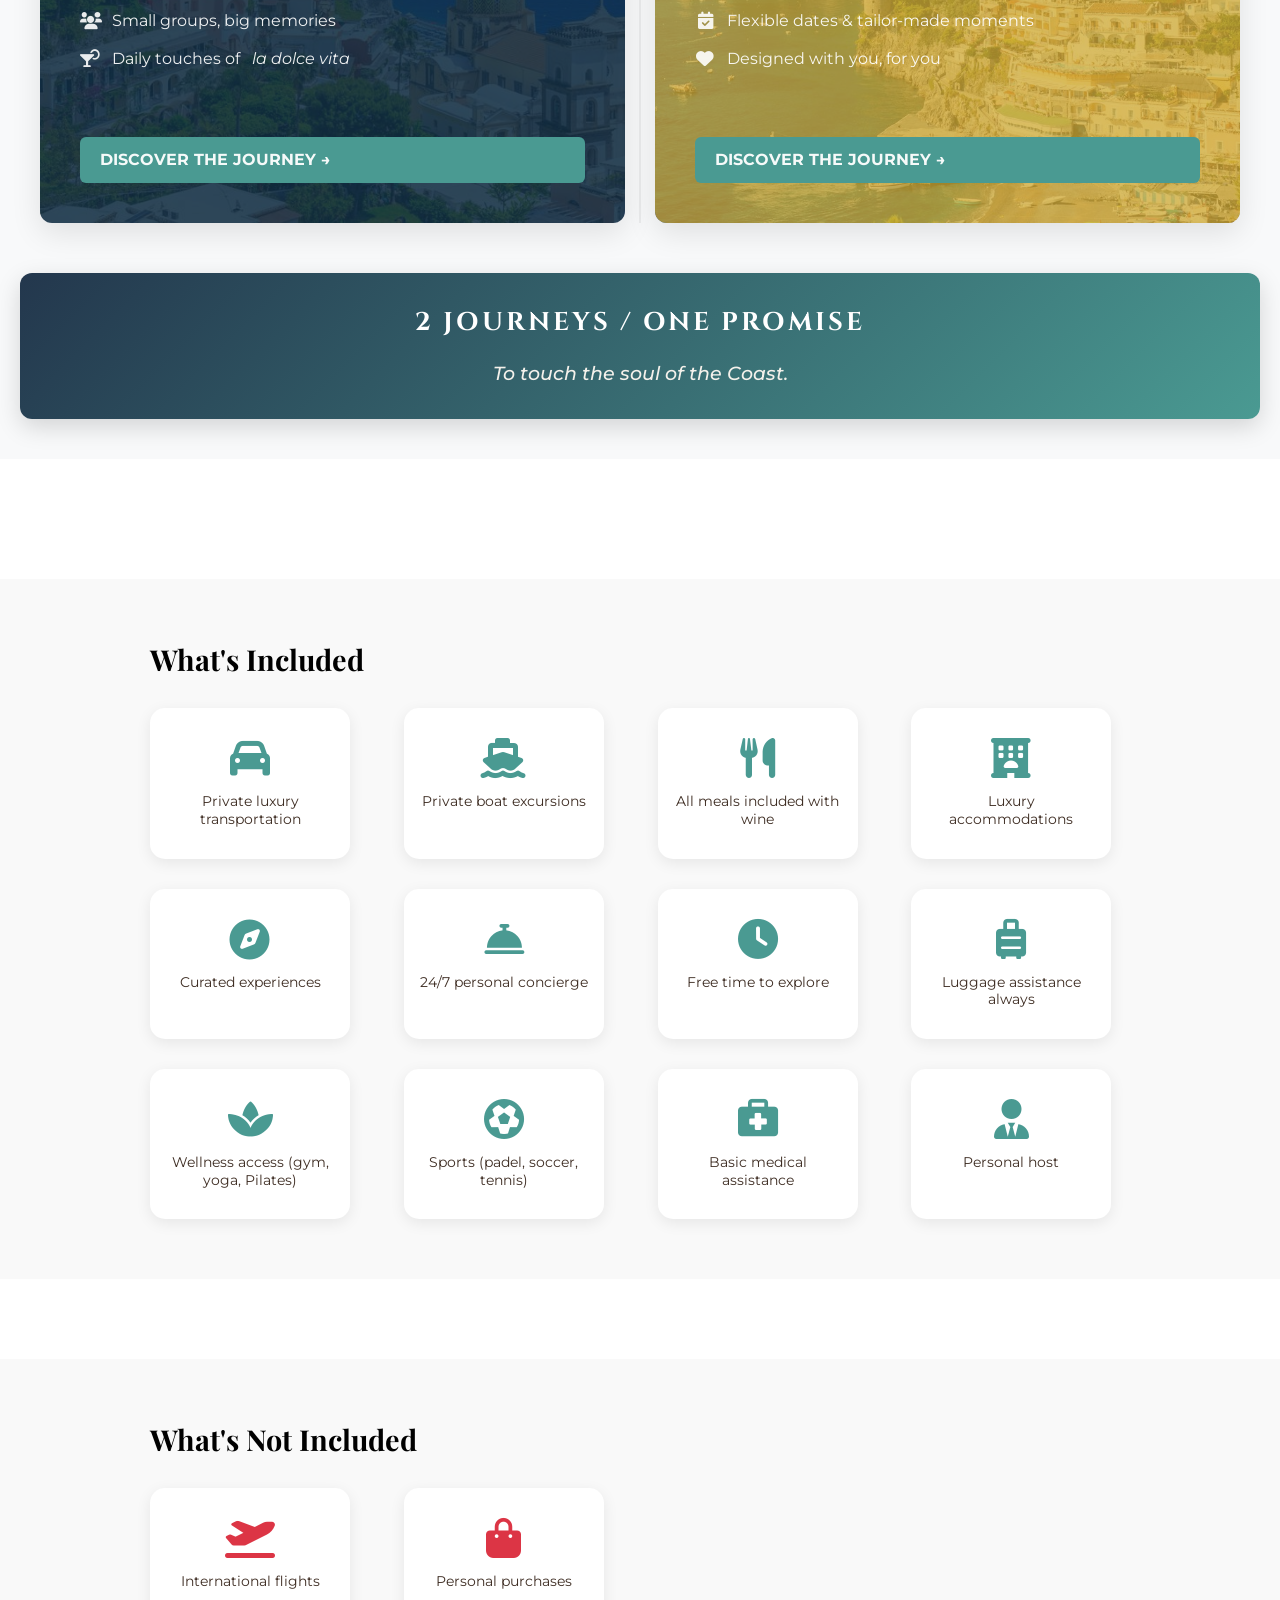
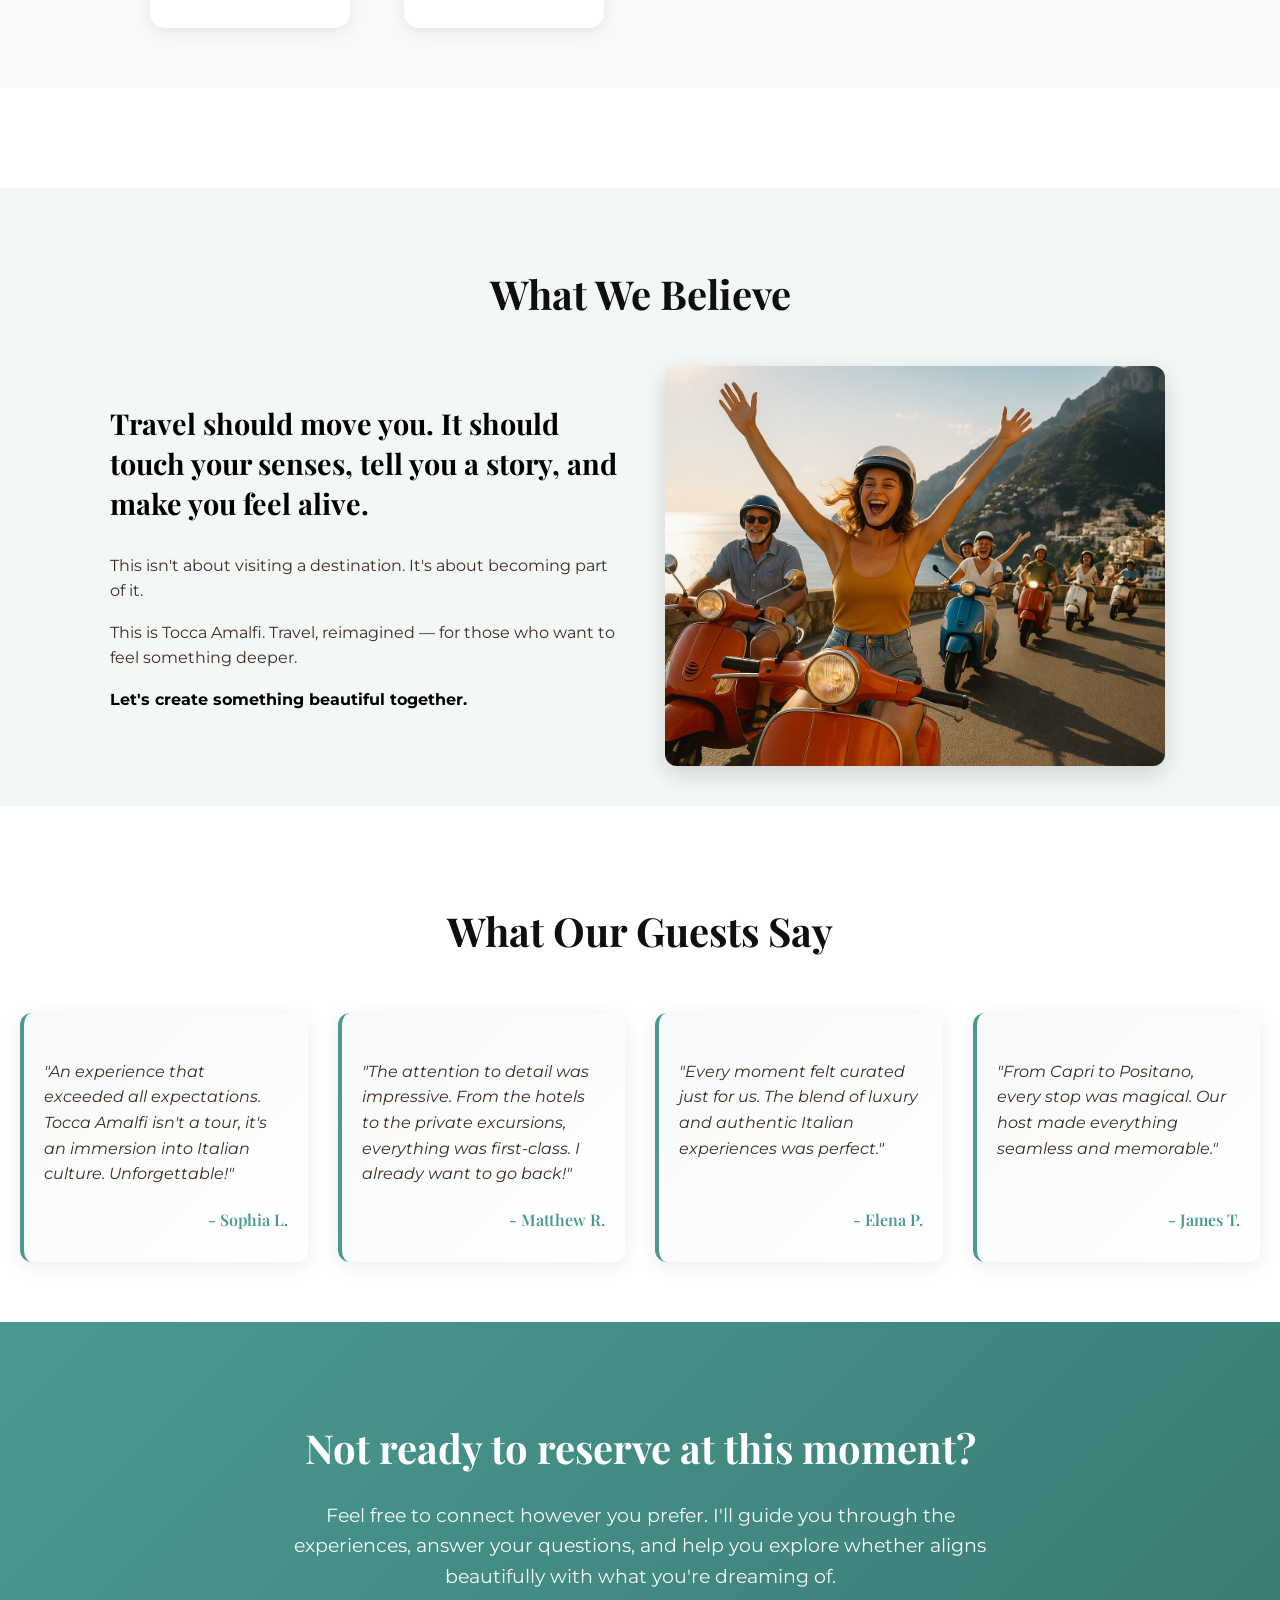
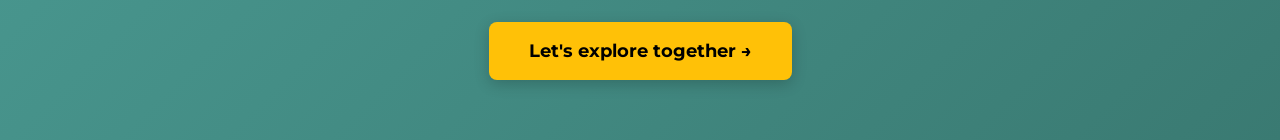
==== commit 7fa9f0fb: "Update contact section text on home page" ====
--- a/index.html
+++ b/index.html
@@ -485,9 +485,9 @@
         </section>
 
         <section id="contact-section" class="contact-us-section animate-on-scroll">
-            <h2>Ready for the Adventure?</h2>
-            <p>Contact us with your questions or to reserve your spot on this unforgettable journey.</p>
-            <a href="mailto:info@toccaamalfi.com" class="contact-button">Email Us →</a>
+            <h2>Not ready to reserve at this moment?</h2>
+            <p>Feel free to connect however you prefer. I'll guide you through the experiences, answer your questions, and help you explore whether aligns beautifully with what you're dreaming of.</p>
+            <a href="mailto:info@toccaamalfi.com" class="contact-button">Let's explore together →</a>
         </section>
 
     </main>
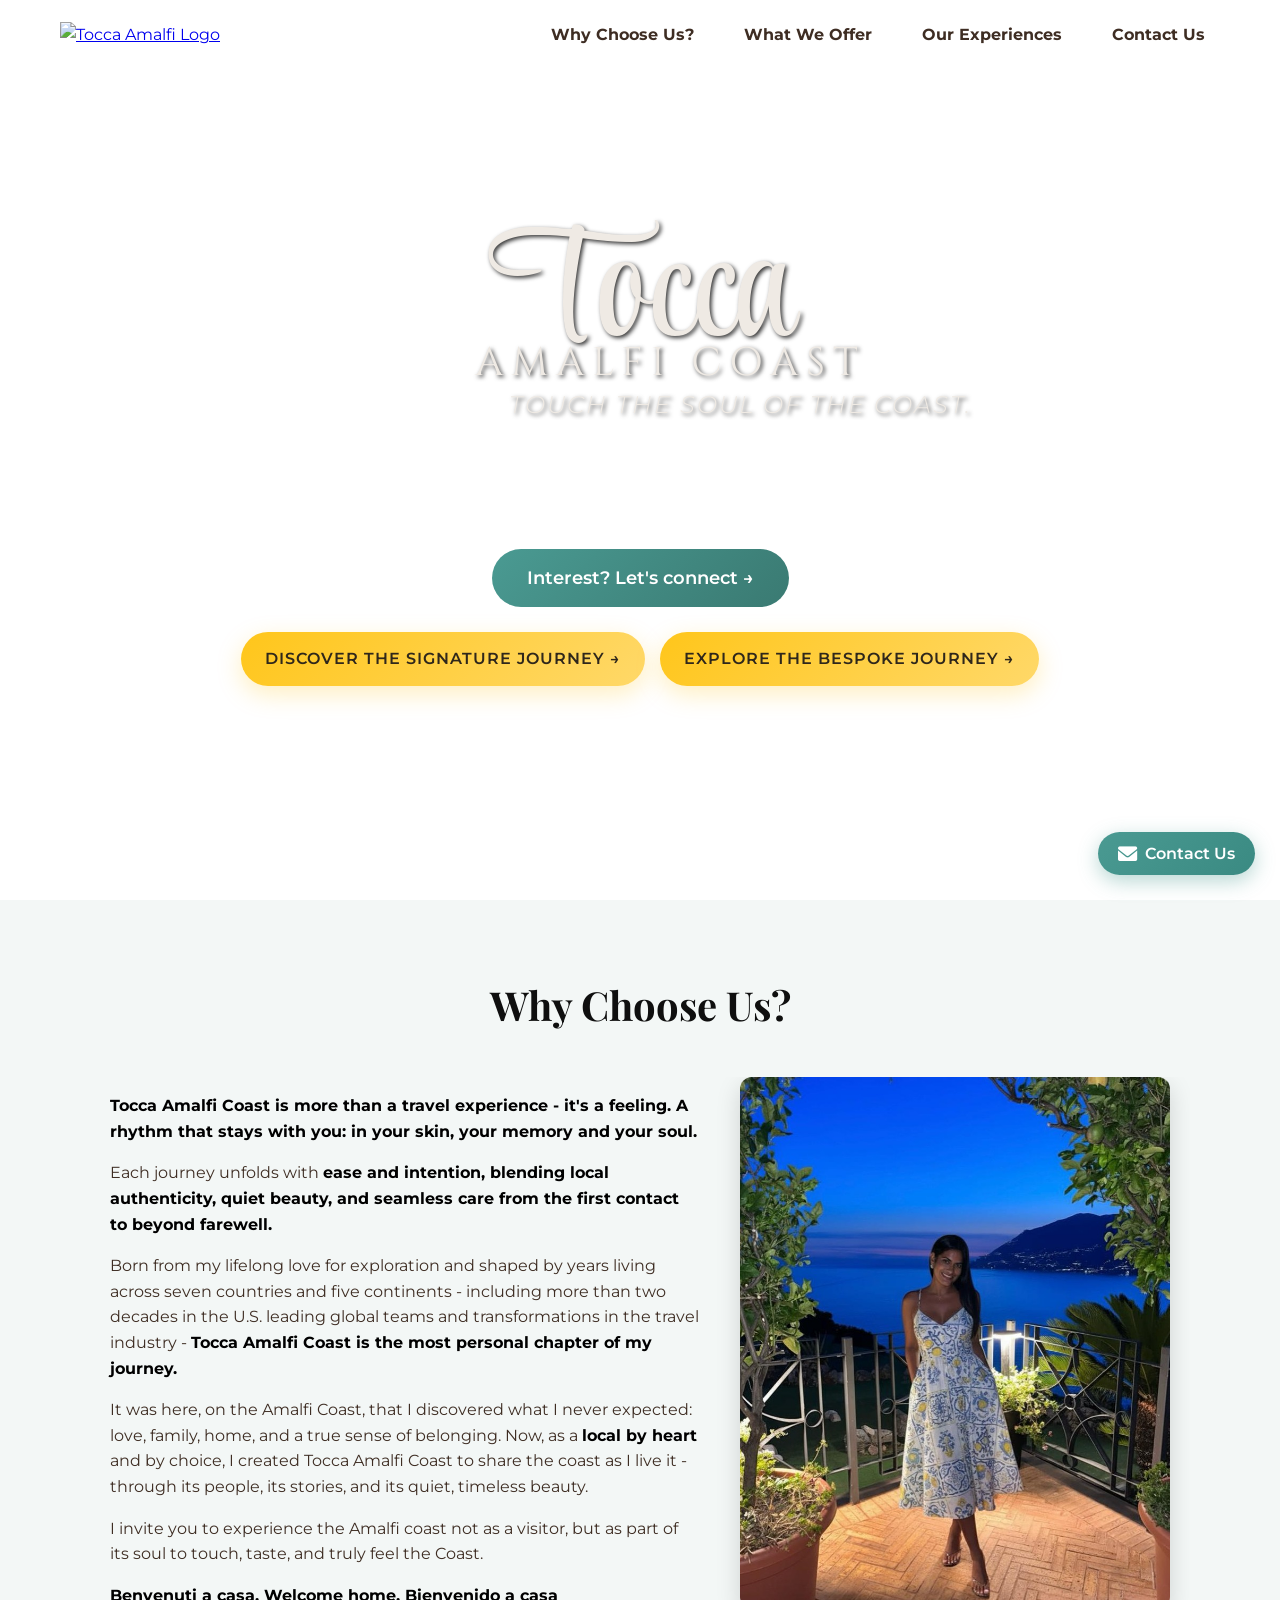
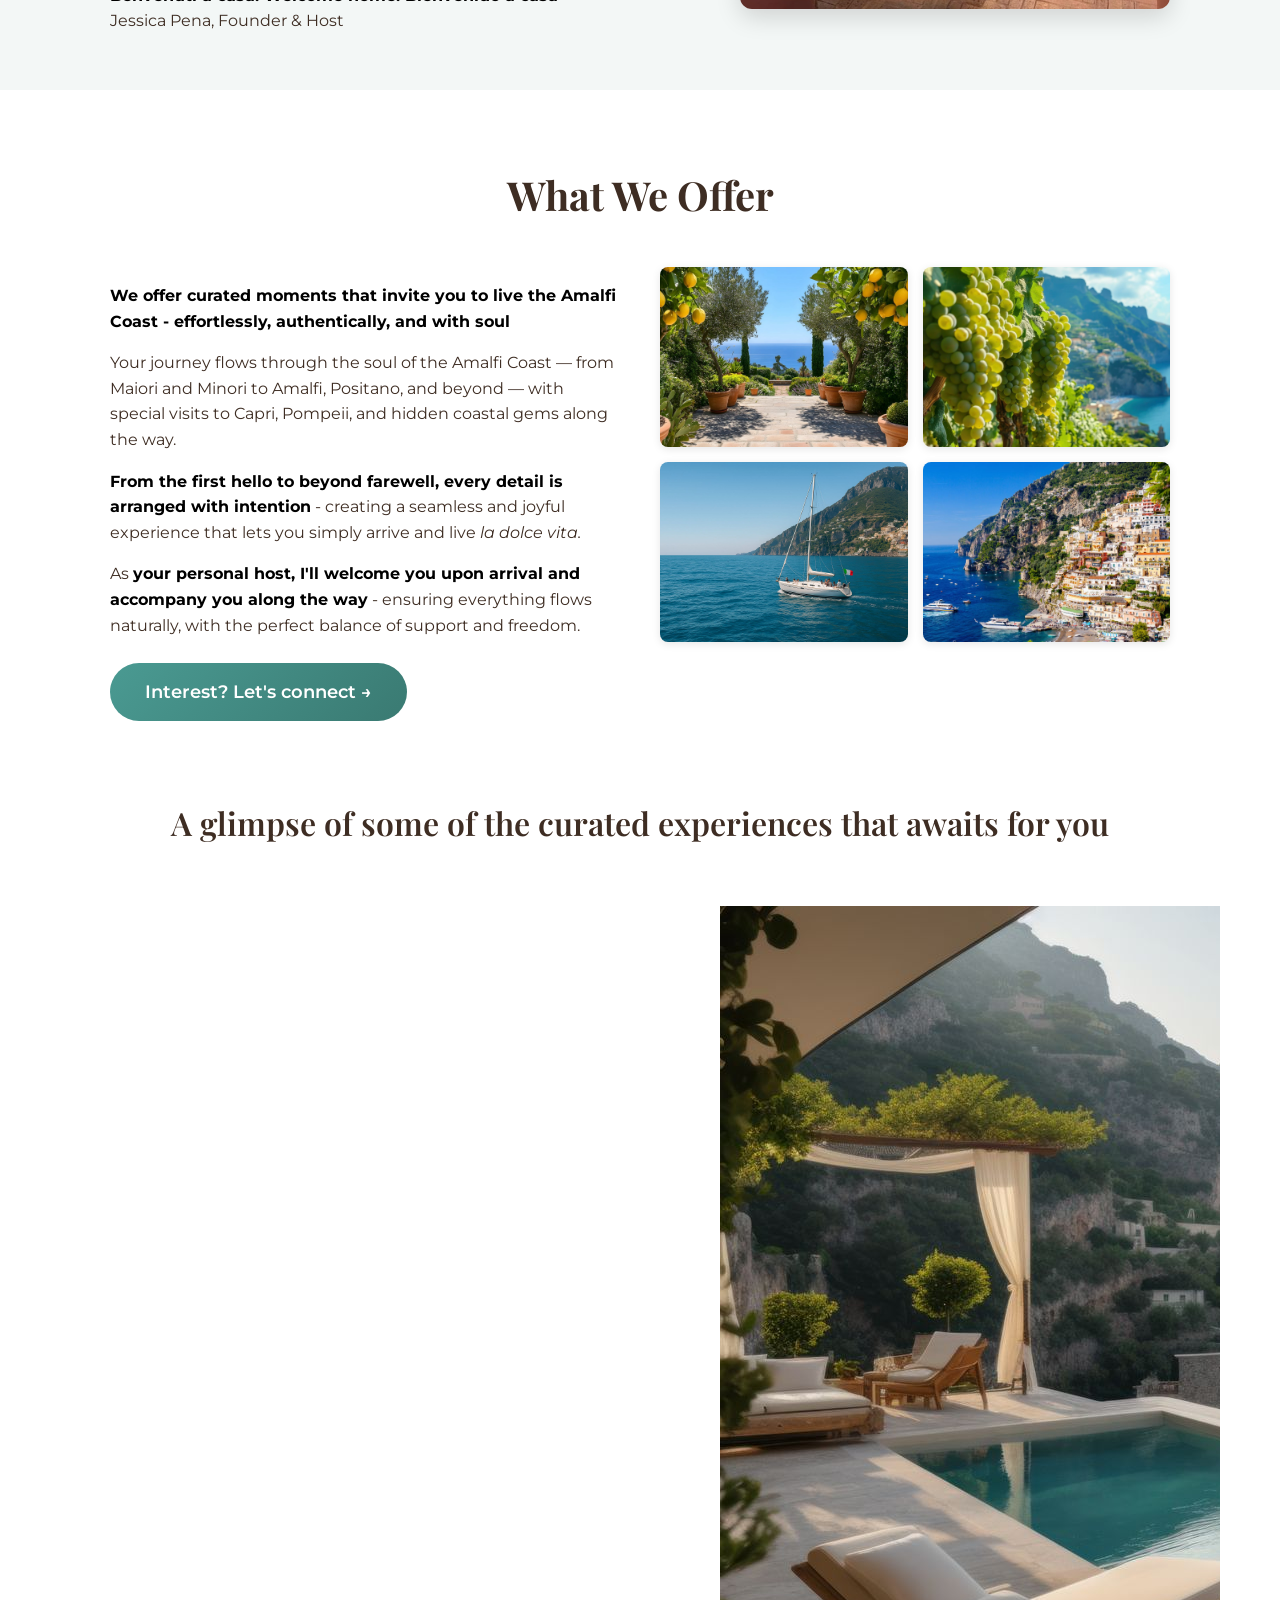
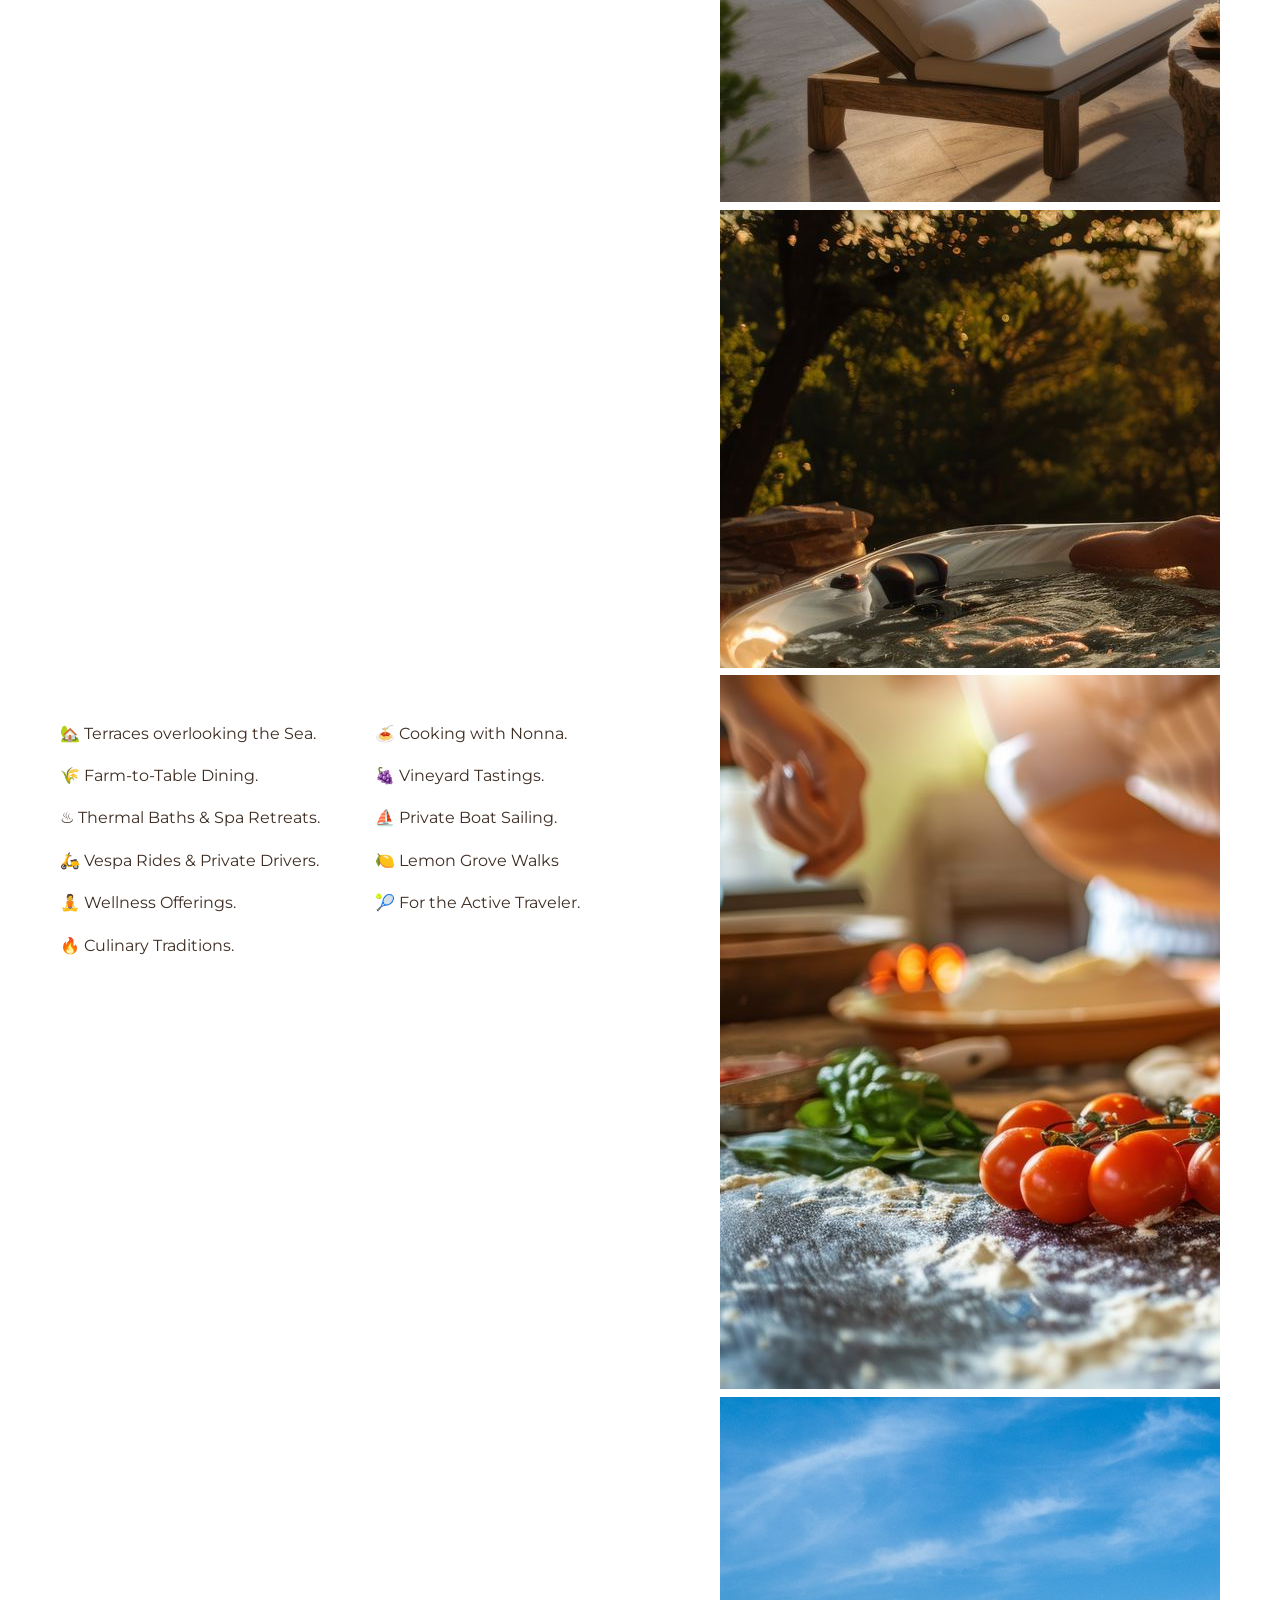
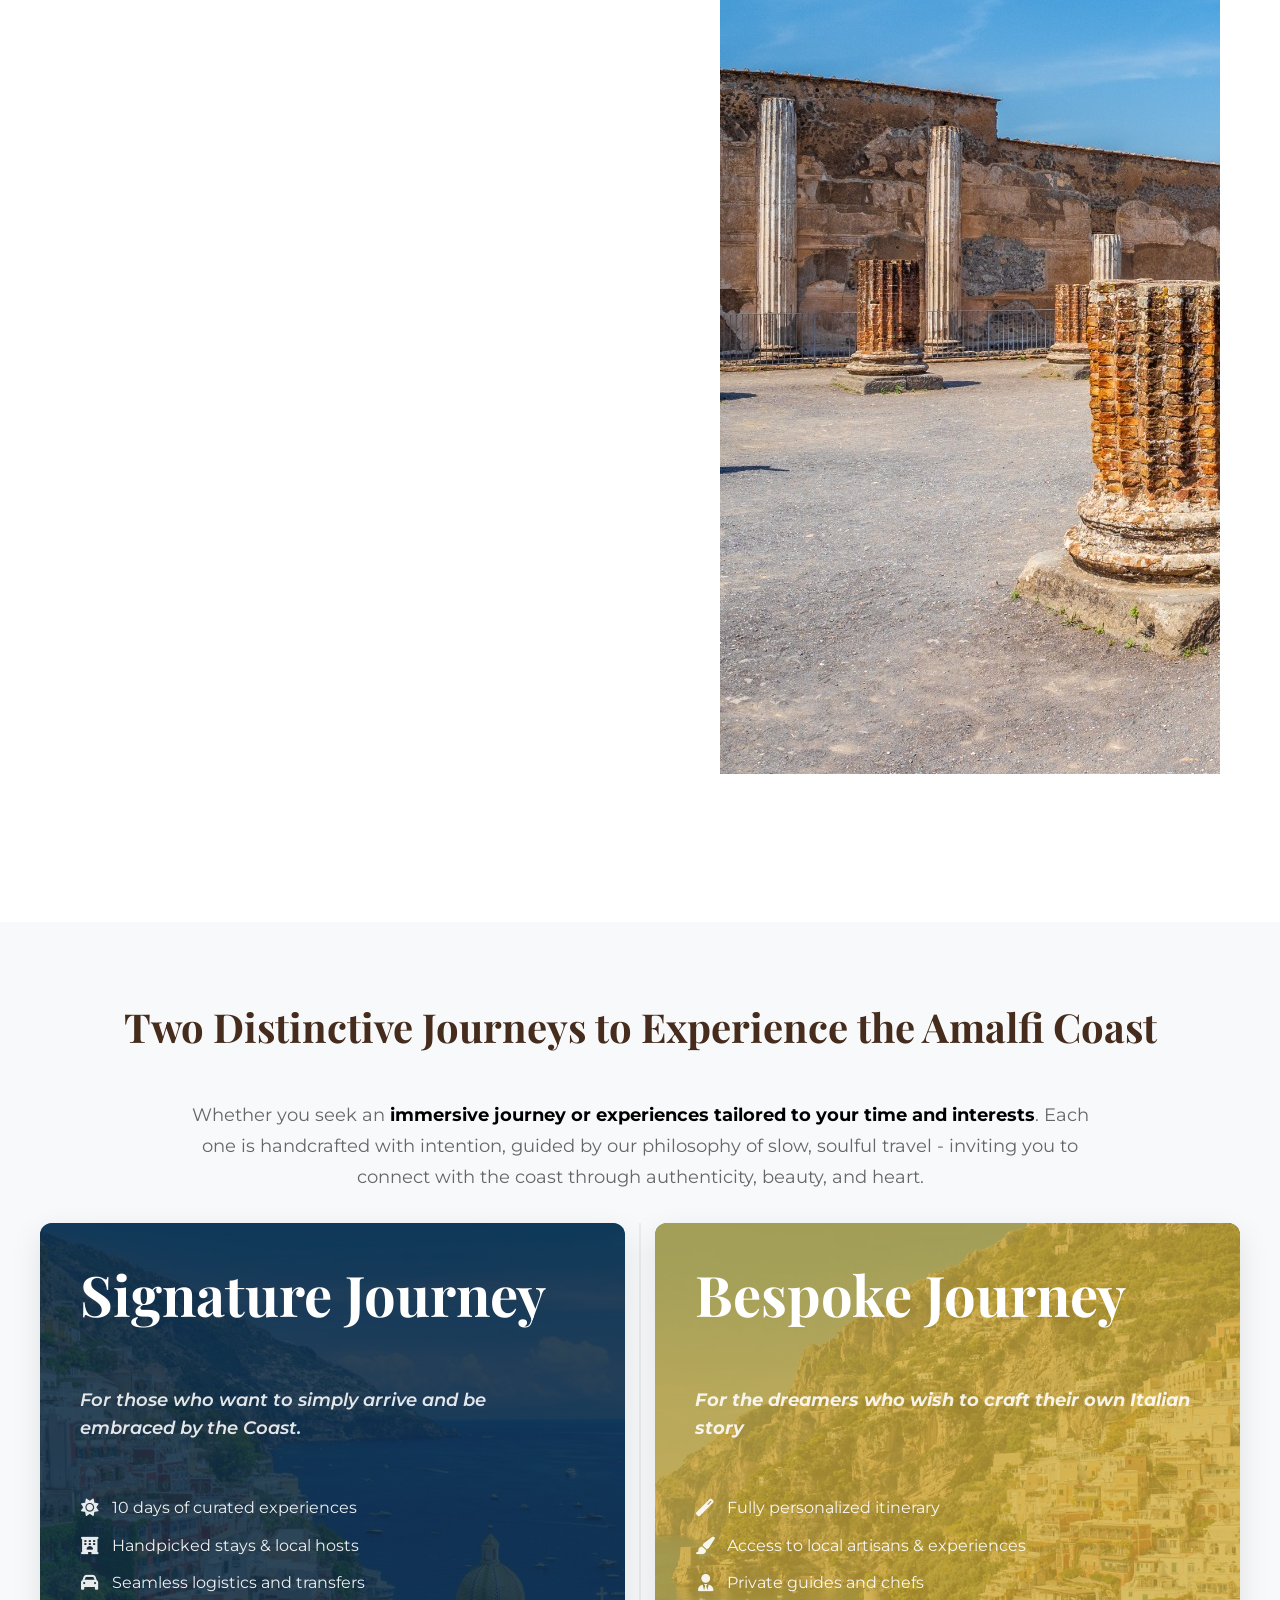
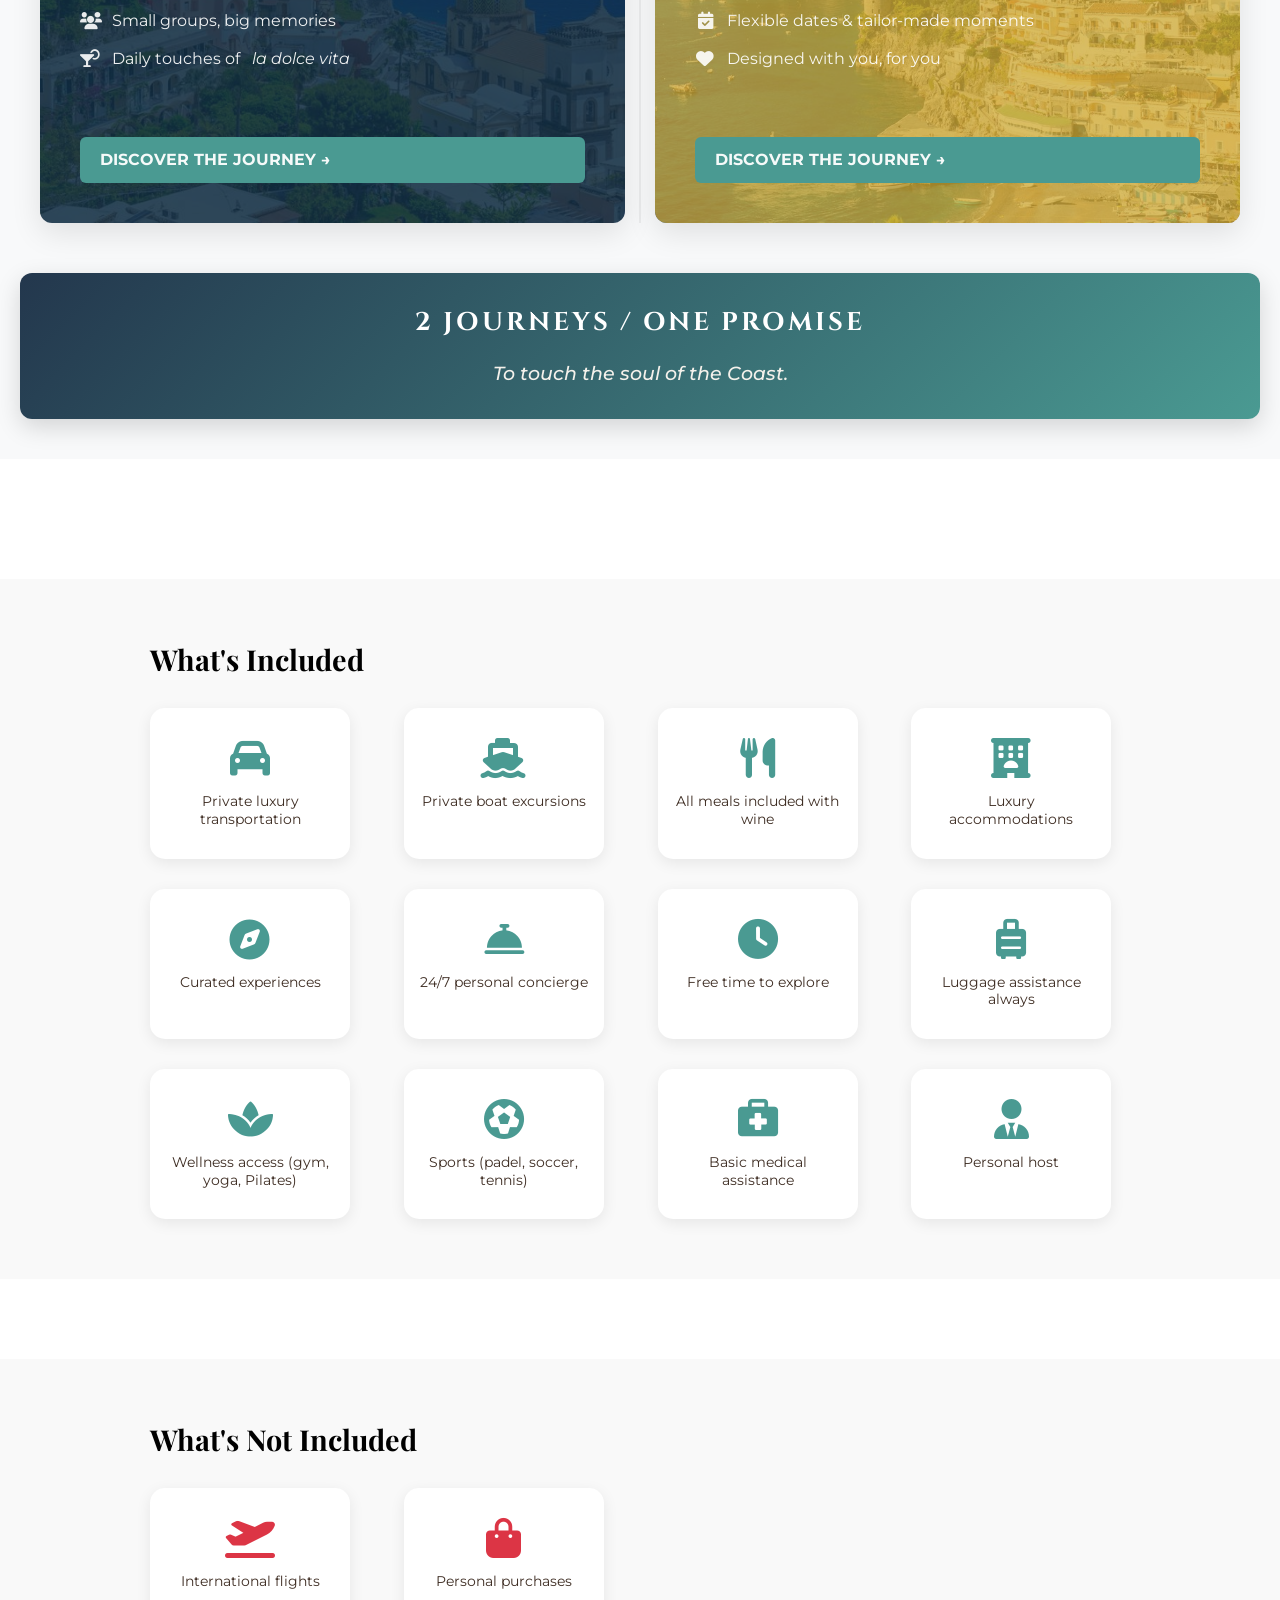
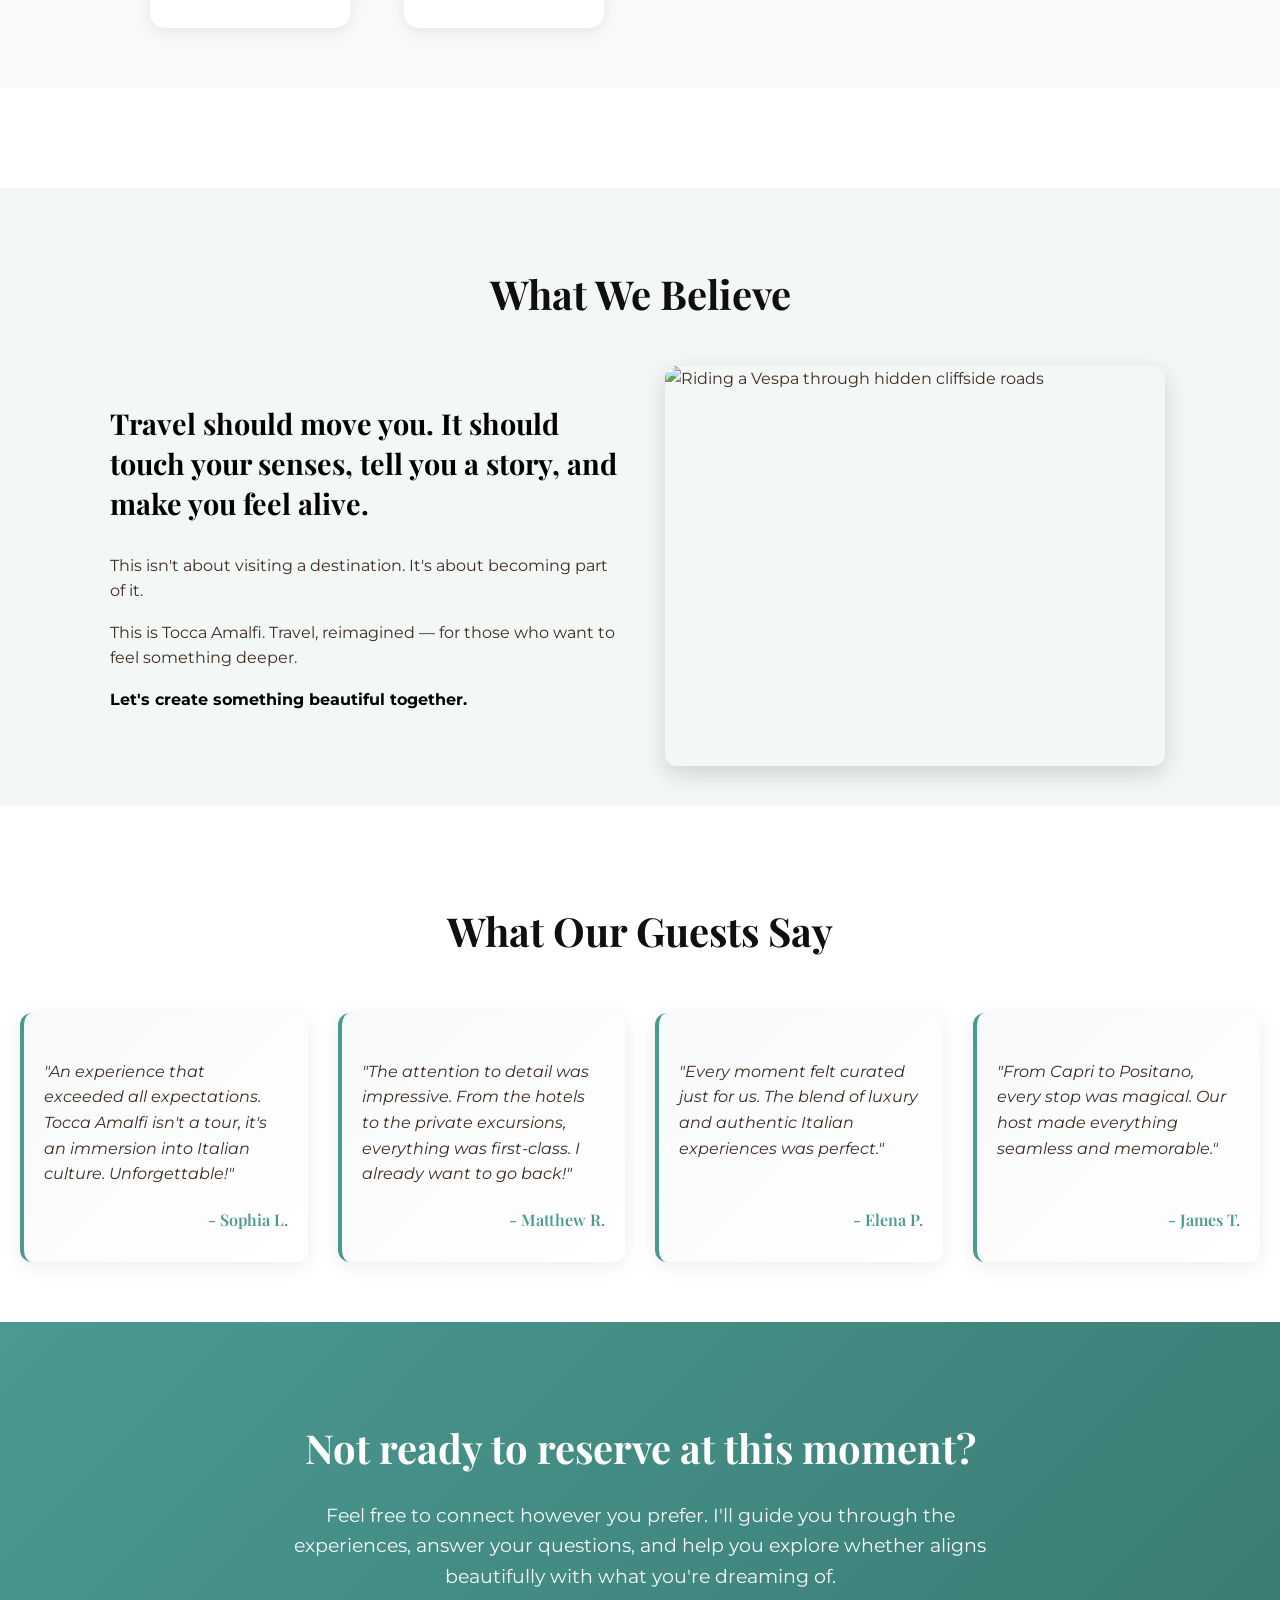
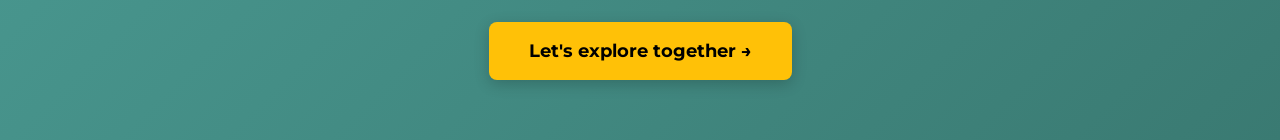
==== commit c56c65e5: "Update hero slogan text, replace vespa image with whatwebelieve.jpeg, add SMS option to modals, fix " ====
--- a/index.html
+++ b/index.html
@@ -65,7 +65,7 @@
             <h1 class="hero-main-title">Tocca</h1>
             <h2 class="hero-subtitle">Amalfi Coast</h2>
             <h3 class="hero-description">Touch the soul of the coast.</h3>
-            <p class="slogan">An exclusive, founder-hosted journey reserved for select travelers.</p>
+            <p class="slogan">A curated, founder-hosted, high-touch travel experience for travelers who seek authenticity, connection, and effortless luxury.</p>
             <div class="hero-cta-buttons">
                 <a href="#" class="cta-button" onclick="openRequestModal(); return false;">Interest? Let's connect →</a>
             </div>
@@ -299,7 +299,7 @@
                     <p><strong>Let's create something beautiful together.</strong></p>
                 </div>
                 <div class="why-us-image-grid">
-                    <img src="imagenes/vespa.jpg" alt="Riding a Vespa through hidden cliffside roads">
+                    <img src="imagenes/whatwebelieve.jpeg" alt="Riding a Vespa through hidden cliffside roads">
                 </div>
             </div>
         </section>
@@ -487,7 +487,7 @@
         <section id="contact-section" class="contact-us-section animate-on-scroll">
             <h2>Not ready to reserve at this moment?</h2>
             <p>Feel free to connect however you prefer. I'll guide you through the experiences, answer your questions, and help you explore whether aligns beautifully with what you're dreaming of.</p>
-            <a href="mailto:info@toccaamalfi.com" class="contact-button">Let's explore together →</a>
+            <a href="#" class="contact-button" onclick="openRequestModal(); return false;">Let's explore together →</a>
         </section>
 
     </main>
--- a/style.css
+++ b/style.css
@@ -3854,6 +3854,8 @@
     margin: 0 auto;
     align-items: flex-start;
     padding: 0 20px;
+    position: relative;
+    z-index: 100;
 }
 
 .signature-why-content {
@@ -3902,6 +3904,7 @@
     border-radius: 12px;
     overflow: hidden;
     box-shadow: 0 8px 30px rgba(0,0,0,0.15);
+    margin-top: 45px;
 }
 
 .carousel-container {
@@ -4015,11 +4018,18 @@
 /* Stamp Overlay - Full Width Banner */
 .signature-stamp-overlay {
     position: absolute;
-    bottom: 120px;
+    bottom: -180px;
     left: 0;
     right: 0;
     width: 100%;
-    z-index: 50;
+    z-index: 10;
+}
+
+.signature-why-section .signature-cta-buttons {
+    position: relative;
+    z-index: 100;
+    margin-top: 100px;
+    margin-bottom: 0;
 }
 
 .stamp-content {
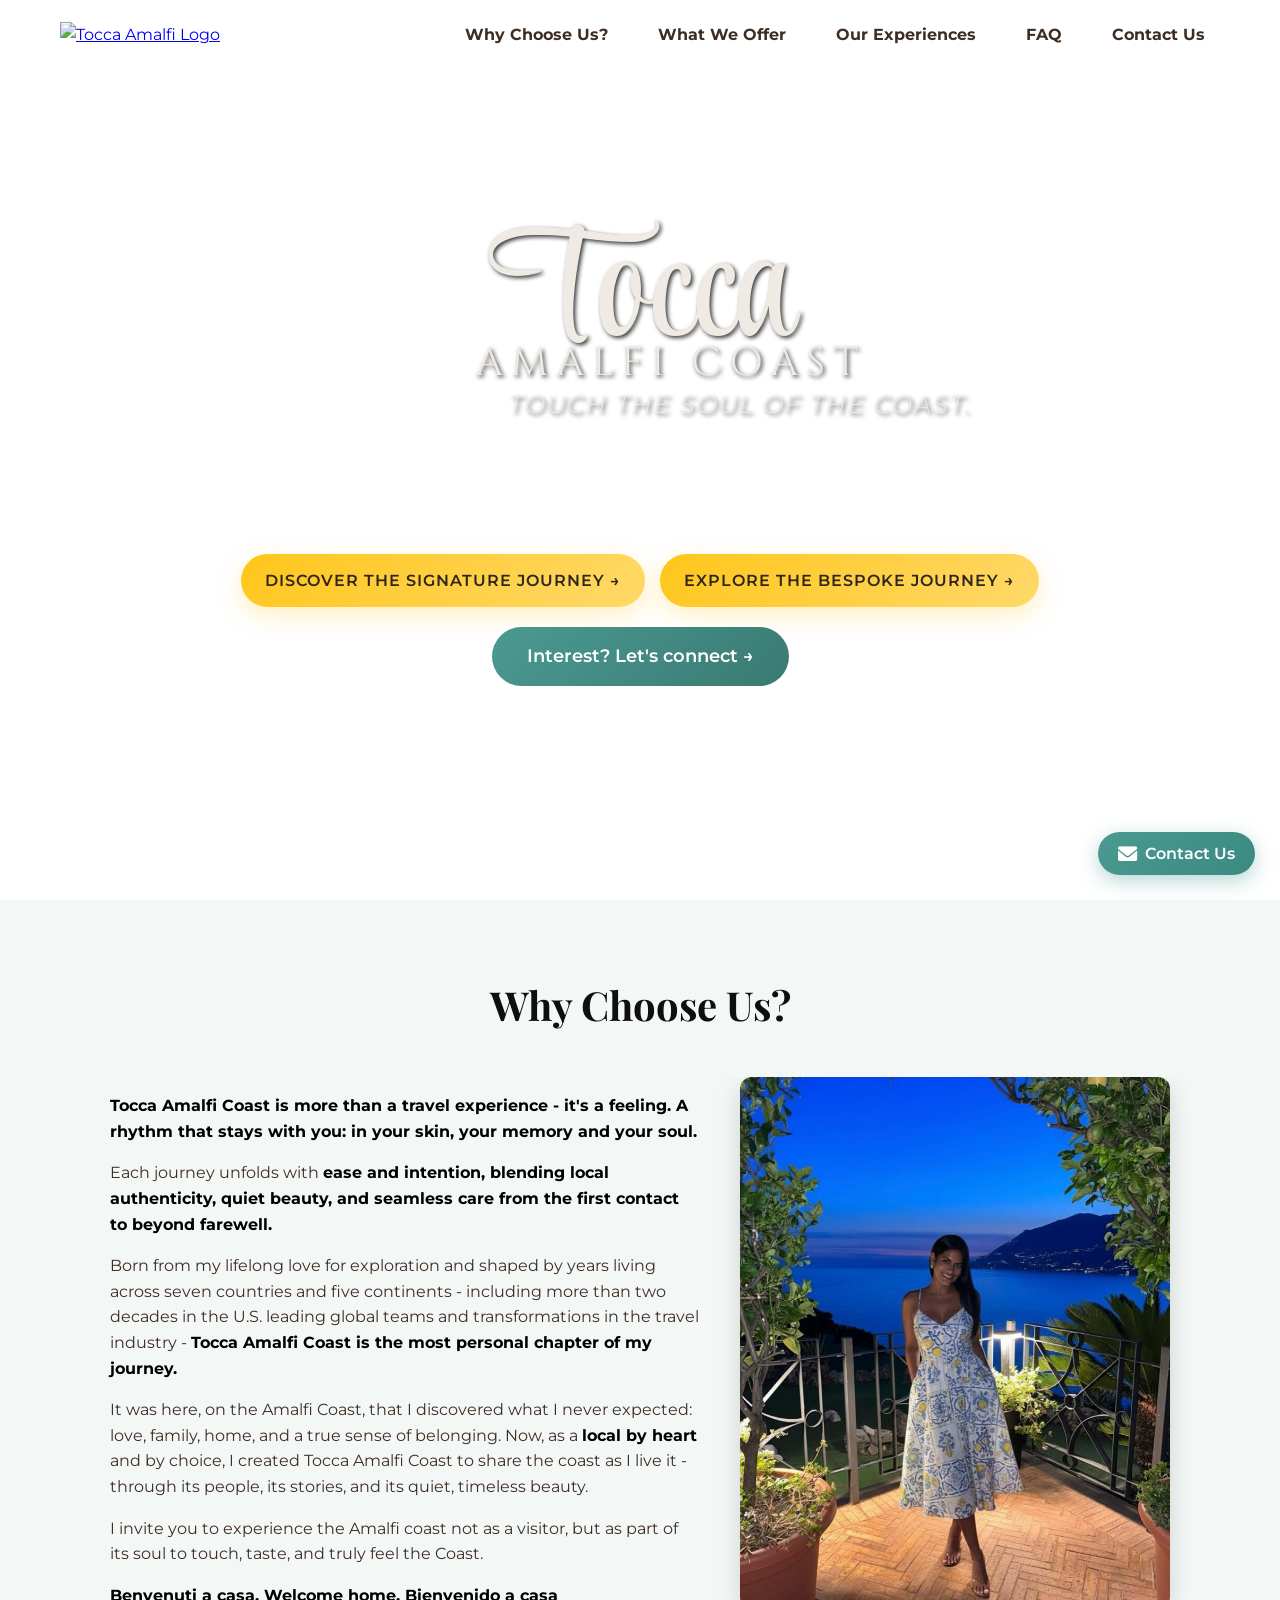
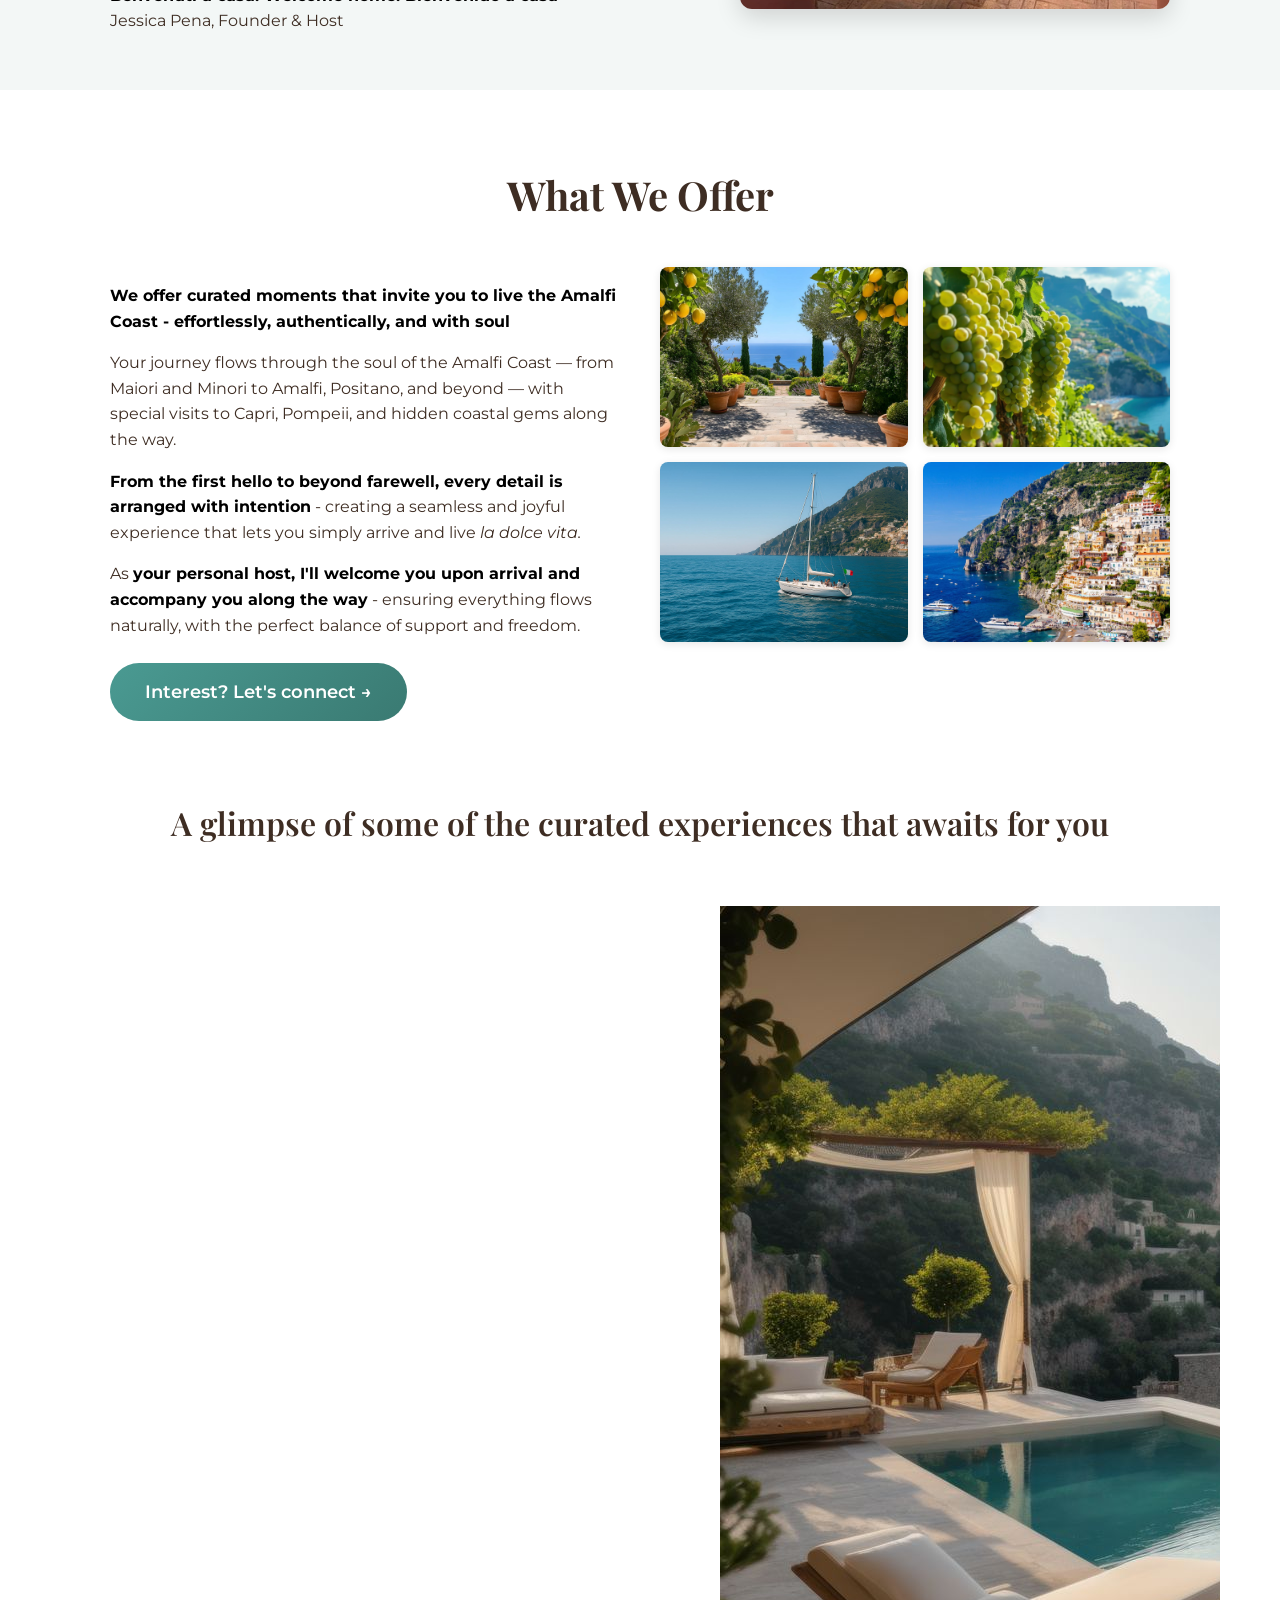
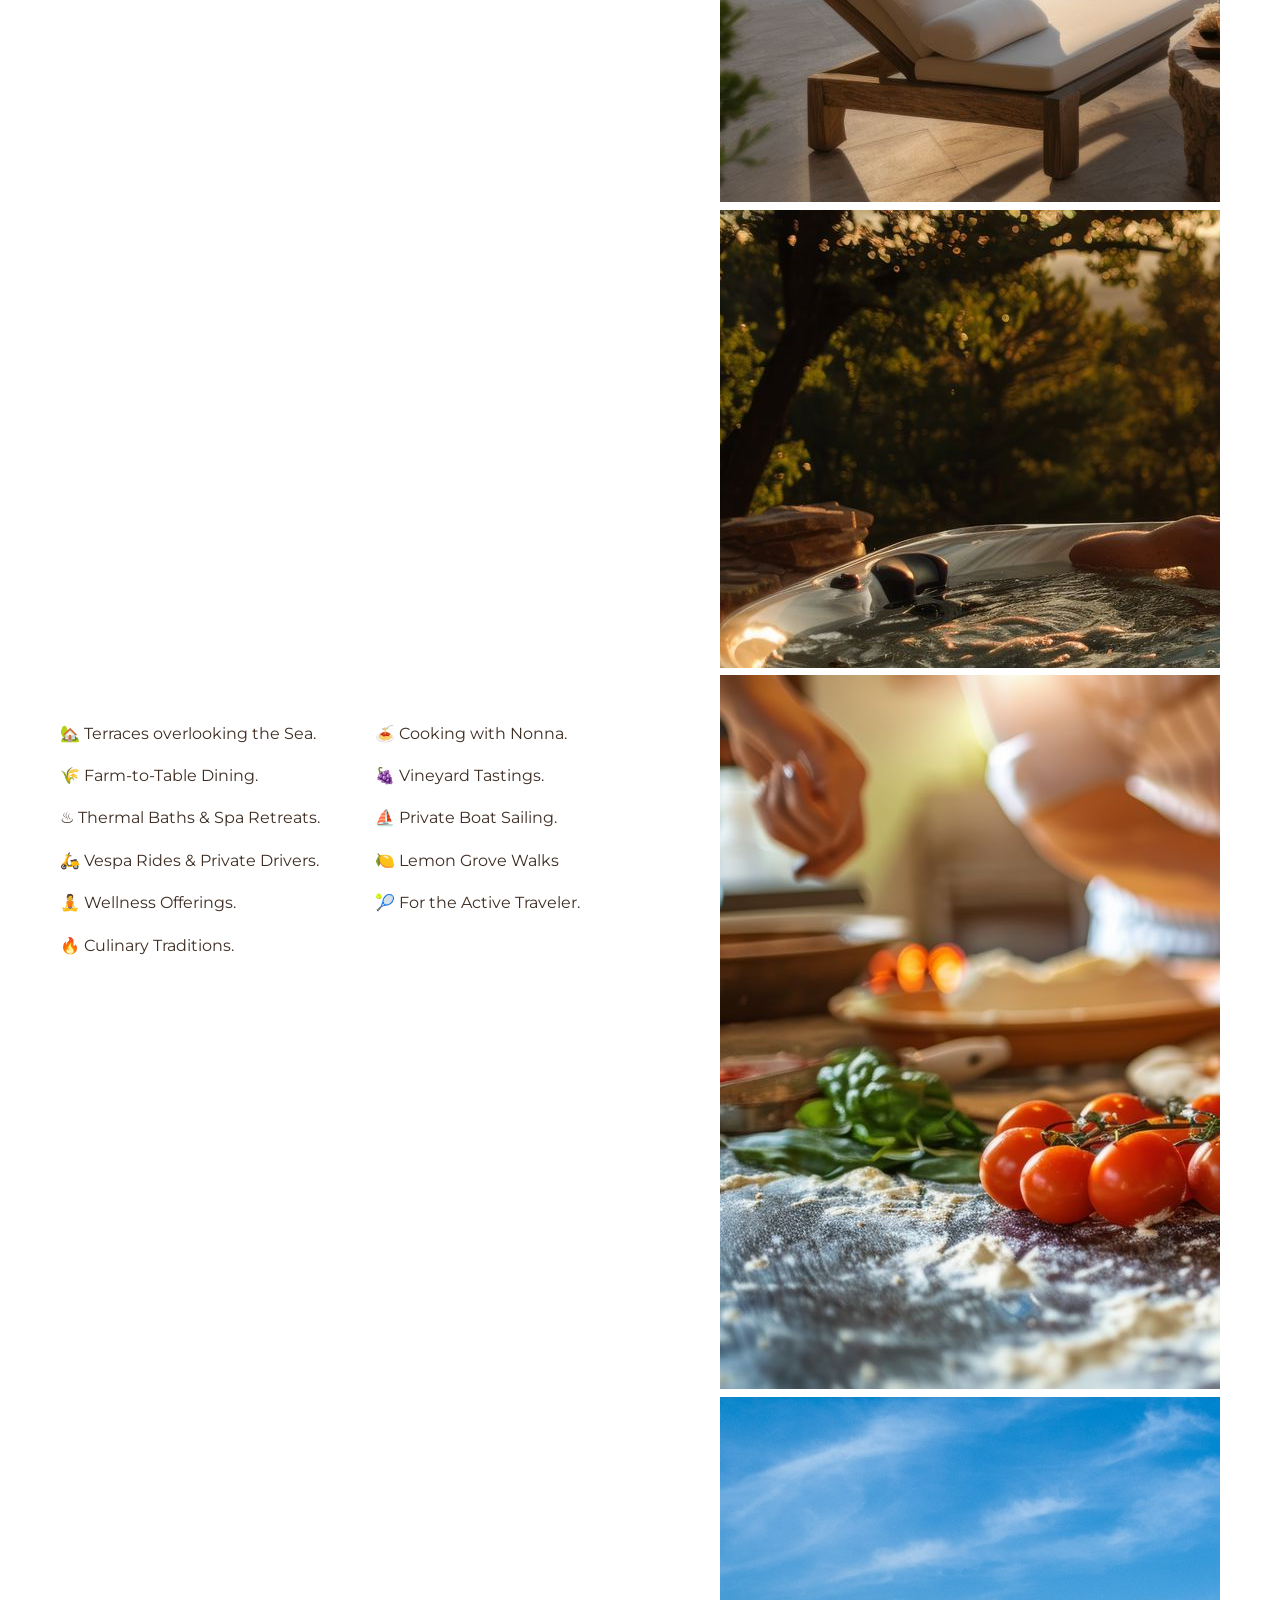
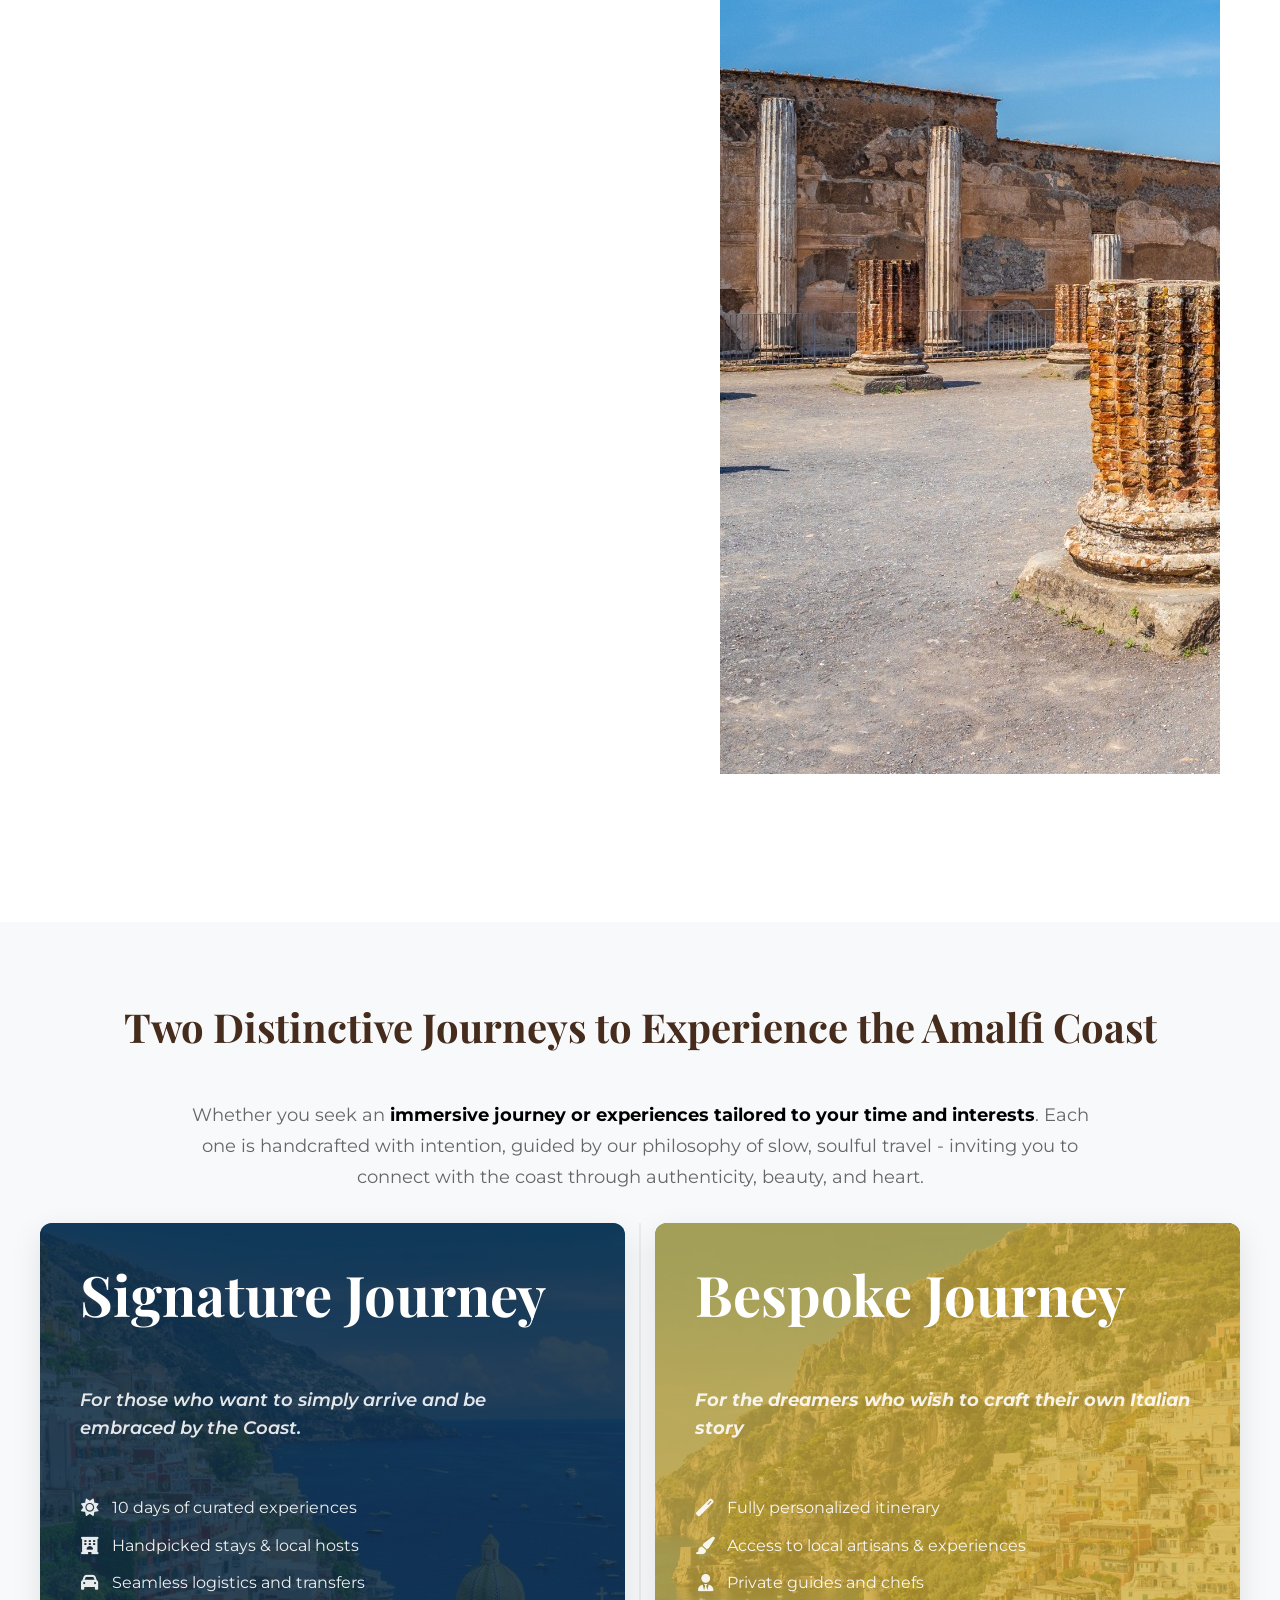
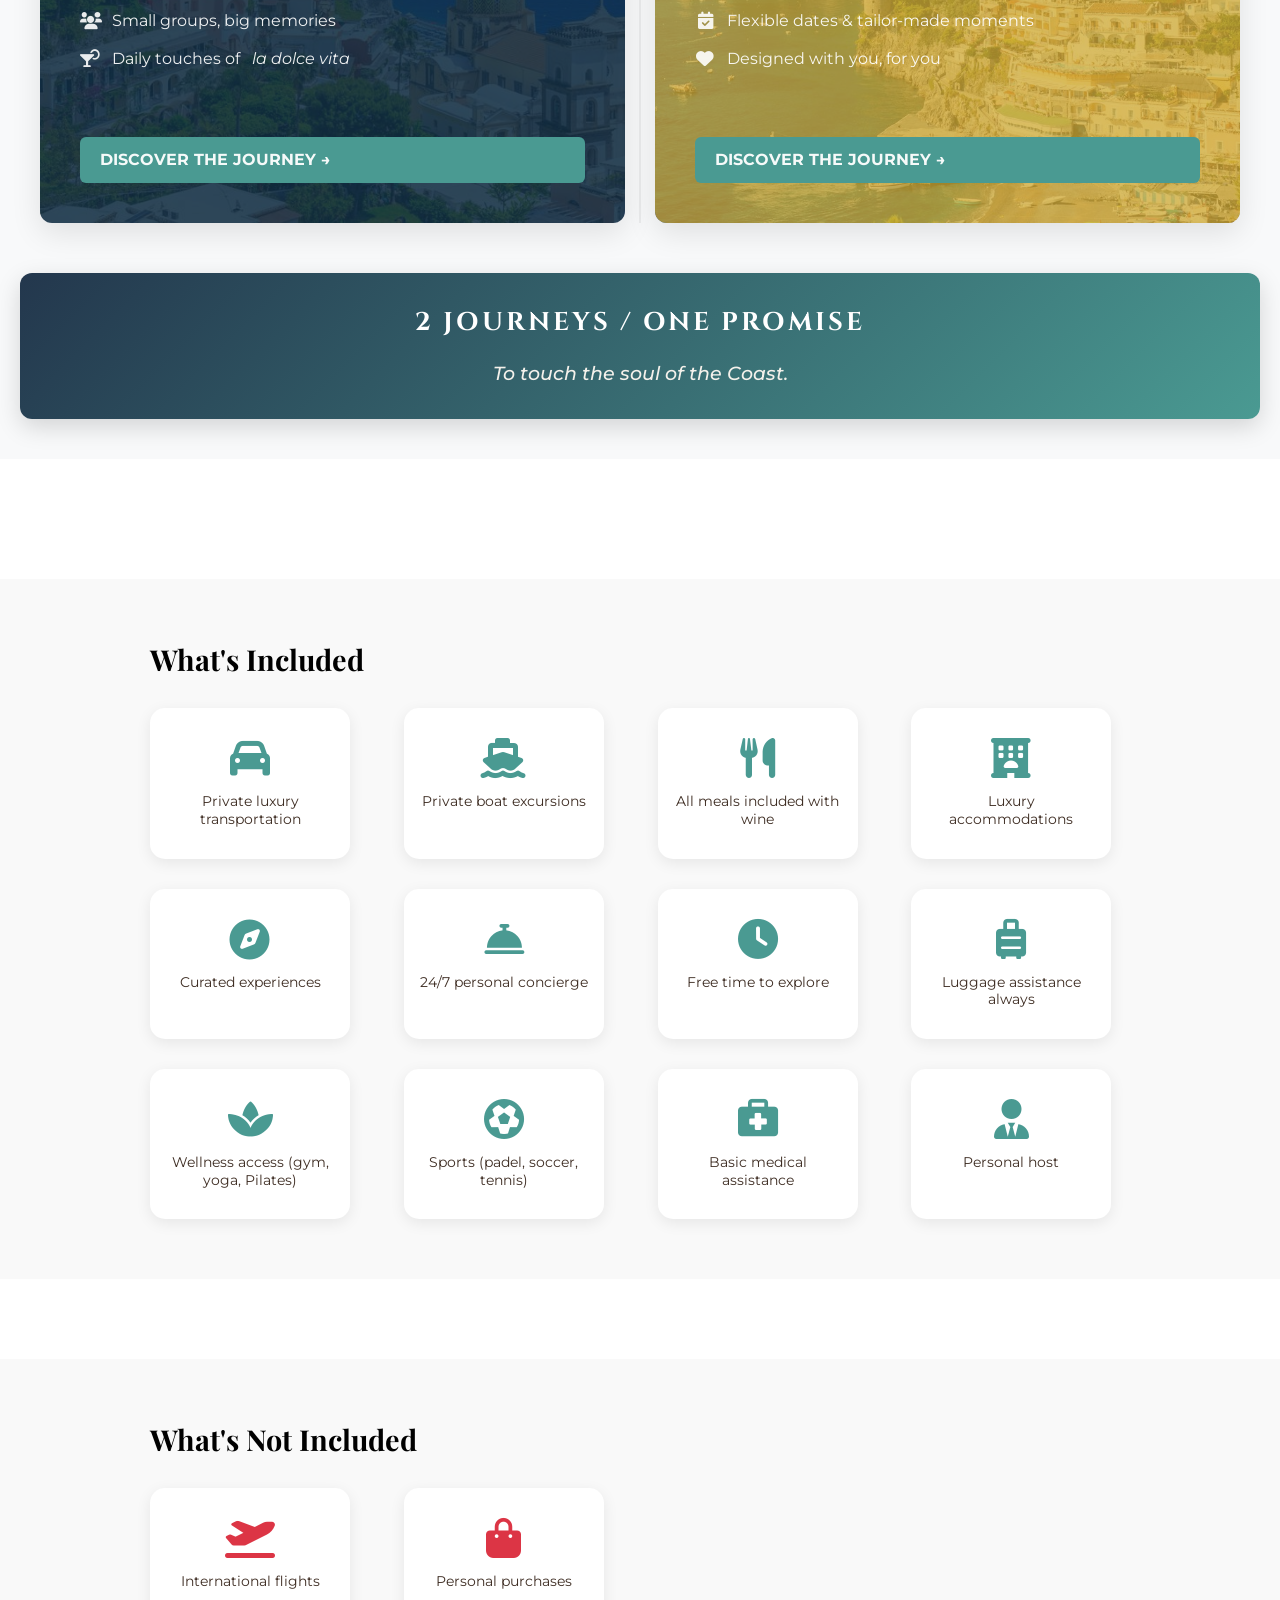
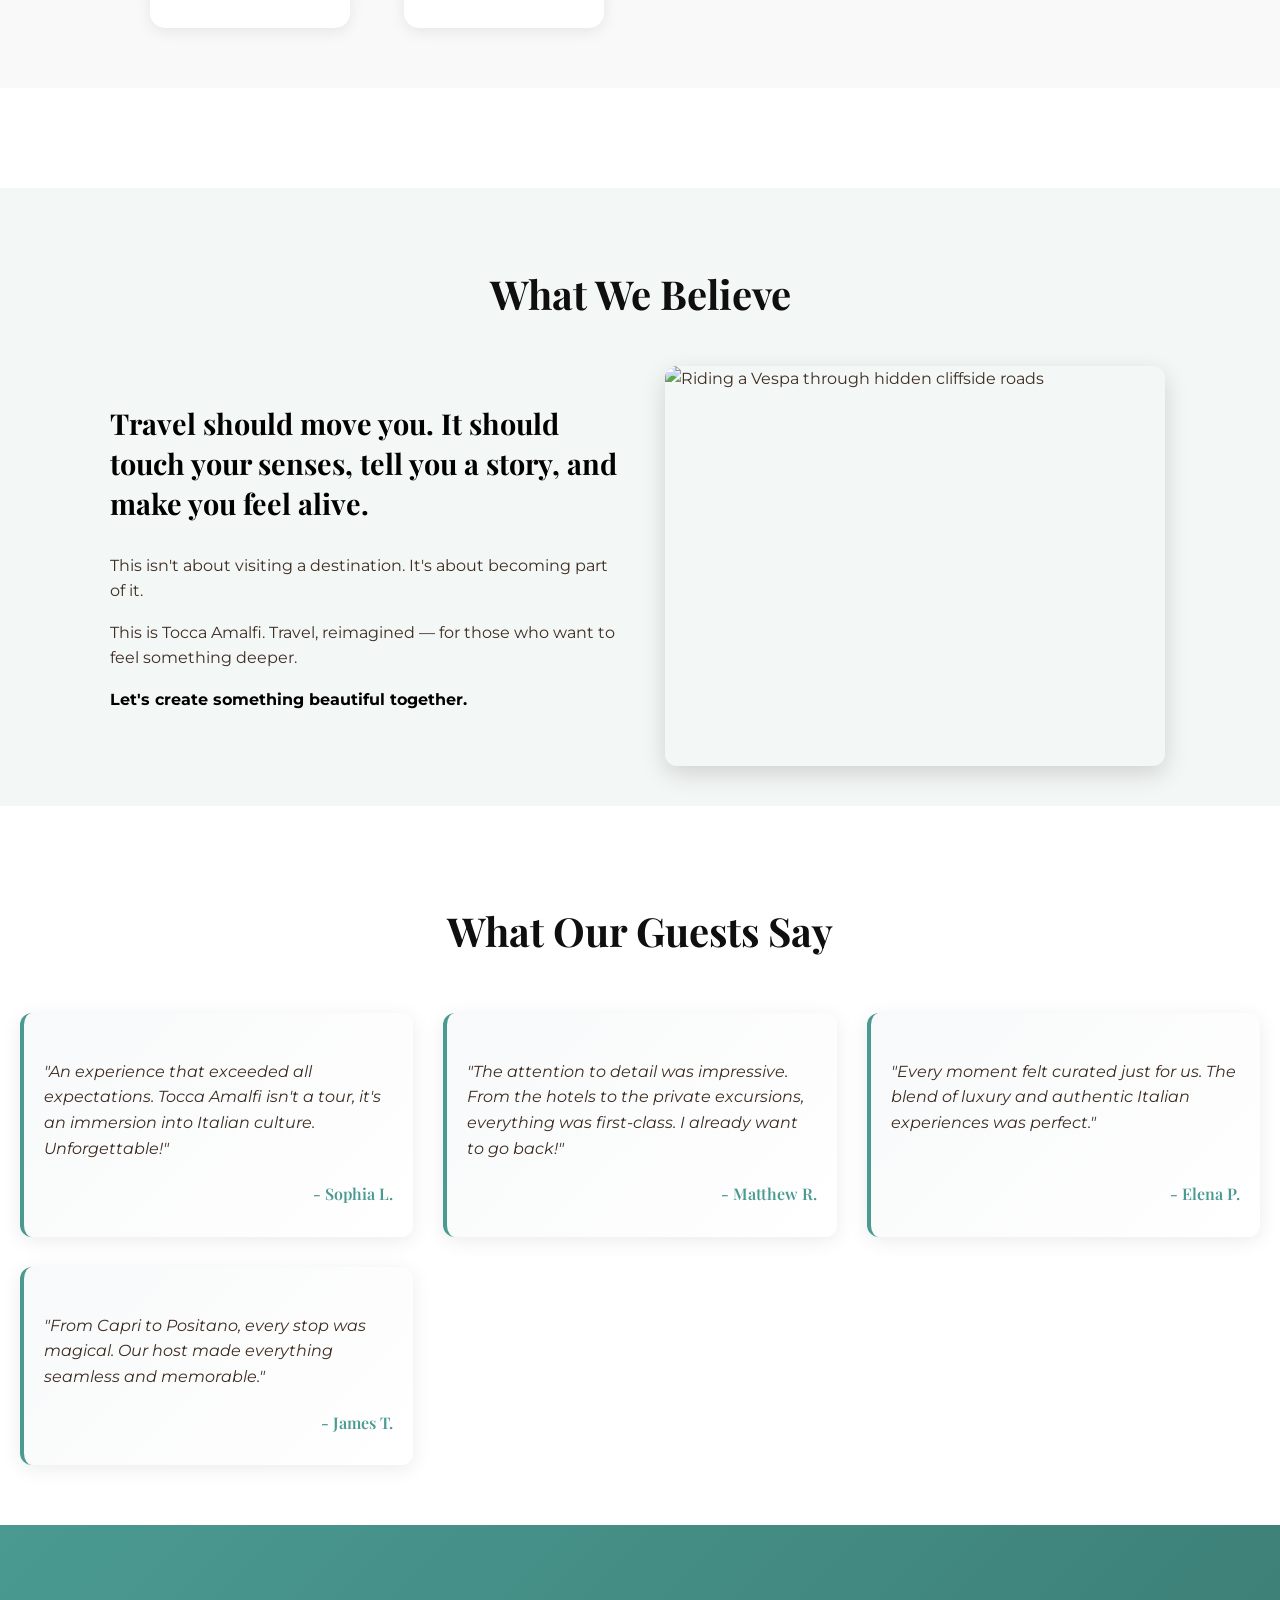
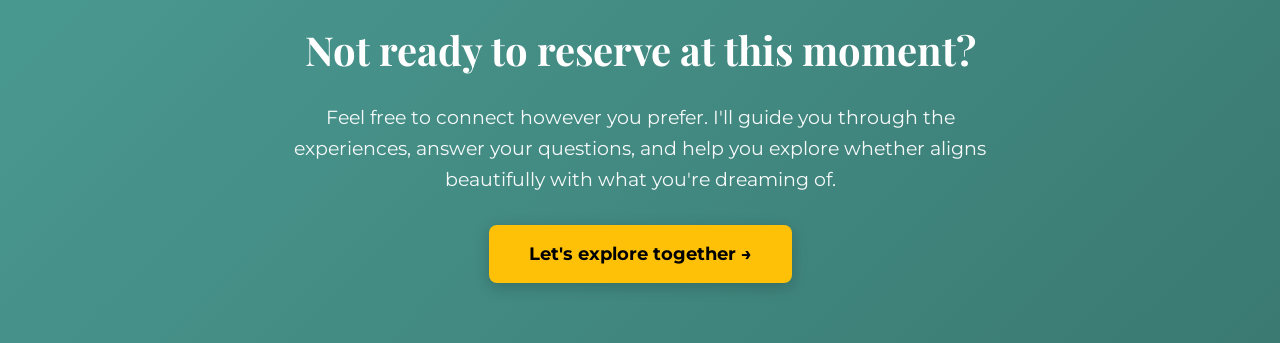
==== commit 24b16fcd: "Major updates: Move Interest button below journey links, crop Jessica photo, create FAQ page, add FA" ====
--- a/index.html
+++ b/index.html
@@ -49,6 +49,7 @@
                 <a href="#why-tocca-amalfi" class="nav-link">Why Choose Us?</a>
                 <a href="#what-we-offer" class="nav-link">What We Offer</a>
                 <a href="#tocca-offerings" class="nav-link">Our Experiences</a>
+                <a href="faq.html" class="nav-link">FAQ</a>
                 <a href="#" class="nav-link" onclick="openRequestModal(); return false;">Contact Us</a>
             </div>
             <button class="hamburger" aria-label="Open menu">
@@ -66,12 +67,12 @@
             <h2 class="hero-subtitle">Amalfi Coast</h2>
             <h3 class="hero-description">Touch the soul of the coast.</h3>
             <p class="slogan">A curated, founder-hosted, high-touch travel experience for travelers who seek authenticity, connection, and effortless luxury.</p>
-            <div class="hero-cta-buttons">
-                <a href="#" class="cta-button" onclick="openRequestModal(); return false;">Interest? Let's connect →</a>
-            </div>
             <div class="hero-journey-links">
                 <a href="the_signature_journey.html" class="hero-journey-link">Discover the Signature Journey →</a>
                 <a href="the_bespoke_journey.html" class="hero-journey-link">Explore the Bespoke Journey →</a>
+            </div>
+            <div class="hero-cta-buttons">
+                <a href="#" class="cta-button" onclick="openRequestModal(); return false;">Interest? Let's connect →</a>
             </div>
         </div>
     </header>
--- a/style.css
+++ b/style.css
@@ -452,7 +452,7 @@
 /* Estilos para "Tocca" */
 .hero-main-title {
     font-family: 'Style Script', cursive;
-    font-size: clamp(5rem, 15vw, 10rem);
+    font-size: clamp(3.5rem, 15vw, 10rem);
     font-weight: 400;
     margin: 0;
     line-height: 0.9;
@@ -658,6 +658,7 @@
     height: auto !important;
     max-height: 550px !important;
     object-fit: cover !important;
+    object-position: center top !important;
     border-radius: 12px !important;
     box-shadow: 0 8px 25px rgba(0,0,0,0.15) !important;
 }
@@ -7667,5 +7668,432 @@
     .signature-departures-section {
         background-attachment: scroll;
     }
-
+}
+
+/* ============================================
+   FAQ PAGE STYLES
+   ============================================ */
+
+.faq-hero-section {
+    background: linear-gradient(135deg, rgba(74,154,146,0.95) 0%, rgba(18,46,66,0.95) 100%),
+                url('imagenes/newbackgrounglemon.jpg') center/cover no-repeat;
+    min-height: 50vh;
+    display: flex;
+    align-items: center;
+    justify-content: center;
+    text-align: center;
+    padding: 120px 20px 80px;
+    position: relative;
+}
+
+.faq-hero-content h1 {
+    font-family: 'Cinzel', serif;
+    font-size: 3.5rem;
+    color: white;
+    margin-bottom: 20px;
+    font-weight: 700;
+    text-shadow: 0 2px 10px rgba(0,0,0,0.3);
+}
+
+.faq-hero-content p {
+    font-family: 'Montserrat', sans-serif;
+    font-size: 1.3rem;
+    color: rgba(255,255,255,0.95);
+    font-weight: 300;
+    max-width: 600px;
+    margin: 0 auto;
+}
+
+.faq-content-section {
+    padding: 80px 20px;
+    background: #f8f8f8;
+}
+
+.faq-container {
+    max-width: 900px;
+    margin: 0 auto;
+}
+
+.faq-item {
+    background: white;
+    border-radius: 12px;
+    margin-bottom: 20px;
+    box-shadow: 0 2px 8px rgba(0,0,0,0.08);
+    overflow: hidden;
+    transition: all 0.3s ease;
+}
+
+.faq-item:hover {
+    box-shadow: 0 4px 15px rgba(0,0,0,0.12);
+}
+
+.faq-question {
+    width: 100%;
+    background: white;
+    border: none;
+    padding: 25px 30px;
+    display: flex;
+    align-items: center;
+    gap: 15px;
+    cursor: pointer;
+    text-align: left;
+    transition: all 0.3s ease;
+    position: relative;
+}
+
+.faq-question:hover {
+    background: #f8f8f8;
+}
+
+.faq-item.active .faq-question {
+    background: linear-gradient(135deg, rgba(74,154,146,0.1) 0%, rgba(18,46,66,0.1) 100%);
+}
+
+.faq-number {
+    font-family: 'Cinzel', serif;
+    font-size: 1.3rem;
+    font-weight: 700;
+    color: #4A9A92;
+    min-width: 35px;
+}
+
+.faq-text {
+    font-family: 'Montserrat', sans-serif;
+    font-size: 1.15rem;
+    font-weight: 600;
+    color: #2c2c2c;
+    flex: 1;
+    line-height: 1.4;
+}
+
+.faq-icon {
+    font-size: 1rem;
+    color: #4A9A92;
+    transition: transform 0.3s ease;
+    margin-left: auto;
+}
+
+.faq-answer {
+    max-height: 0;
+    overflow: hidden;
+    transition: max-height 0.4s ease;
+    background: white;
+}
+
+.faq-answer p {
+    padding: 0 30px 25px 80px;
+    font-family: 'Montserrat', sans-serif;
+    font-size: 1rem;
+    line-height: 1.8;
+    color: #555;
+    margin-bottom: 15px;
+}
+
+.faq-answer p:last-child {
+    margin-bottom: 0;
+}
+
+.faq-answer strong {
+    color: #2c2c2c;
+    font-weight: 600;
+}
+
+.faq-cta-section {
+    padding: 100px 20px;
+    background: linear-gradient(135deg, rgba(74,154,146,0.05) 0%, rgba(18,46,66,0.05) 100%);
+    text-align: center;
+}
+
+.faq-cta-content {
+    max-width: 700px;
+    margin: 0 auto;
+}
+
+.faq-cta-content h2 {
+    font-family: 'Cinzel', serif;
+    font-size: 2.8rem;
+    color: #2c2c2c;
+    margin-bottom: 20px;
+    font-weight: 700;
+}
+
+.faq-cta-content p {
+    font-family: 'Montserrat', sans-serif;
+    font-size: 1.2rem;
+    color: #555;
+    margin-bottom: 40px;
+    line-height: 1.6;
+}
+
+/* FAQ RESPONSIVE */
+@media (max-width: 768px) {
+    .faq-hero-section {
+        min-height: 40vh;
+        padding: 100px 20px 60px;
+    }
+    
+    .faq-hero-content h1 {
+        font-size: 2.2rem;
+    }
+    
+    .faq-hero-content p {
+        font-size: 1.1rem;
+    }
+    
+    .faq-content-section {
+        padding: 60px 15px;
+    }
+    
+    .faq-question {
+        padding: 20px;
+        gap: 10px;
+    }
+    
+    .faq-number {
+        font-size: 1.1rem;
+        min-width: 30px;
+    }
+    
+    .faq-text {
+        font-size: 1rem;
+    }
+    
+    .faq-answer p {
+        padding: 0 20px 20px 50px;
+        font-size: 0.95rem;
+    }
+    
+    .faq-cta-section {
+        padding: 60px 20px;
+    }
+    
+    .faq-cta-content h2 {
+        font-size: 2rem;
+    }
+    
+    .faq-cta-content p {
+        font-size: 1.05rem;
+        margin-bottom: 30px;
+    }
+}
+
+@media (max-width: 480px) {
+    .faq-hero-content h1 {
+        font-size: 1.8rem;
+    }
+    
+    .faq-hero-content p {
+        font-size: 1rem;
+    }
+    
+    .faq-question {
+        padding: 18px 15px;
+    }
+    
+    .faq-number {
+        font-size: 1rem;
+        min-width: 25px;
+    }
+    
+    .faq-text {
+        font-size: 0.95rem;
+    }
+    
+    .faq-answer p {
+        padding: 0 15px 18px 40px;
+        font-size: 0.9rem;
+    }
+    
+    .faq-cta-content h2 {
+        font-size: 1.7rem;
+    }
+}
+
+/* ============================================
+   RESPONSIVE FIXES - CRITICAL OVERRIDES
+   ============================================ */
+
+/* Mobile First - Very Small Screens (320px - 480px) */
+@media (max-width: 480px) {
+    .hero-main-title {
+        font-size: 3rem !important;
+    }
+    
+    .hero-description {
+        margin-left: 0 !important;
+        transform: translateY(0) translateX(0) !important;
+        font-size: 0.9rem !important;
+    }
+    
+    .hero-subtitle {
+        transform: translateY(0) translateX(0) !important;
+    }
+    
+    .slogan {
+        margin-left: 0 !important;
+        transform: translateX(0) !important;
+    }
+}
+
+/* Small Mobile (481px - 640px) */
+@media (max-width: 640px) {
+    .hero-description {
+        margin-left: 20px !important;
+        transform: translateY(0) translateX(0) !important;
+    }
+    
+    .hero-subtitle {
+        transform: translateY(-5px) translateX(15px) !important;
+    }
+    
+    /* Fix journey cards on mobile */
+    .journey-container {
+        grid-template-columns: 1fr !important;
+        gap: 30px !important;
+    }
+    
+    .journey-container::before {
+        display: none !important;
+    }
+    
+    /* Fix testimonials */
+    .testimonial-cards-grid {
+        grid-template-columns: 1fr !important;
+    }
+    
+    /* Fix inclusions grid */
+    .inclusions-grid-2x5 {
+        grid-template-columns: repeat(2, 1fr) !important;
+    }
+    
+    .inclusions-grid-4x3 {
+        grid-template-columns: repeat(2, 1fr) !important;
+    }
+}
+
+/* Large Mobile / Small Tablet (641px - 768px) */
+@media (min-width: 641px) and (max-width: 768px) {
+    .testimonial-cards-grid {
+        grid-template-columns: repeat(2, 1fr) !important;
+    }
+    
+    .journey-container {
+        grid-template-columns: 1fr !important;
+    }
+    
+    .inclusions-grid-2x5 {
+        grid-template-columns: repeat(3, 1fr) !important;
+    }
+}
+
+/* Tablet (769px - 968px) */
+@media (min-width: 769px) and (max-width: 968px) {
+    .testimonial-cards-grid {
+        grid-template-columns: repeat(2, 1fr) !important;
+    }
+    
+    .journey-container {
+        grid-template-columns: repeat(2, 1fr) !important;
+        gap: 30px !important;
+    }
+    
+    .journey-container::before {
+        display: none !important;
+    }
+    
+    .inclusions-grid-2x5 {
+        grid-template-columns: repeat(4, 1fr) !important;
+    }
+    
+    .inclusions-grid-4x3 {
+        grid-template-columns: repeat(3, 1fr) !important;
+    }
+    
+    /* Fix signature carousel width */
+    .signature-carousel-wrapper {
+        max-width: 100% !important;
+    }
+}
+
+/* Touch Optimizations for All Mobile Devices */
+@media (max-width: 968px) {
+    /* Improve touch targets */
+    .cta-button,
+    .request-btn,
+    .faq-question {
+        min-height: 44px;
+        min-width: 44px;
+    }
+    
+    /* Add touch scrolling */
+    .signature-inclusions-grid,
+    .signature-departures-grid {
+        -webkit-overflow-scrolling: touch;
+    }
+    
+    /* Remove hover effects on touch devices */
+    .testimonial-card:hover,
+    .experience-card:hover,
+    .journey-card:hover {
+        transform: none;
+    }
+    
+    /* Fix modal width on mobile */
+    .request-modal-content,
+    .modal-content {
+        width: 95% !important;
+        margin: 5% auto !important;
+    }
+    
+    /* Ensure home button doesn't overlap */
+    .home-button {
+        bottom: 20px !important;
+        left: 20px !important;
+    }
+    
+    /* Fix contact menu positioning */
+    .contact-menu {
+        bottom: 20px !important;
+        right: 20px !important;
+    }
+}
+
+/* Landscape Mobile Fixes */
+@media (max-width: 968px) and (orientation: landscape) {
+    .hero-section {
+        min-height: 100vh !important;
+    }
+    
+    .faq-hero-section {
+        min-height: 70vh !important;
+    }
+    
+    .signature-hero,
+    .bespoke-hero {
+        min-height: 80vh !important;
+    }
+}
+
+/* Prevent horizontal scroll on all screen sizes */
+@media (max-width: 968px) {
+    * {
+        max-width: 100vw;
+    }
+    
+    .hero-content,
+    .signature-container,
+    .faq-container {
+        overflow-x: hidden;
+    }
+}
+
+/* Fix for very wide tablets / small laptops */
+@media (min-width: 969px) and (max-width: 1366px) {
+    .inclusions-grid-2x5 {
+        grid-template-columns: repeat(5, 1fr) !important;
+    }
+    
+    .testimonial-cards-grid {
+        grid-template-columns: repeat(3, 1fr) !important;
+    }
 }
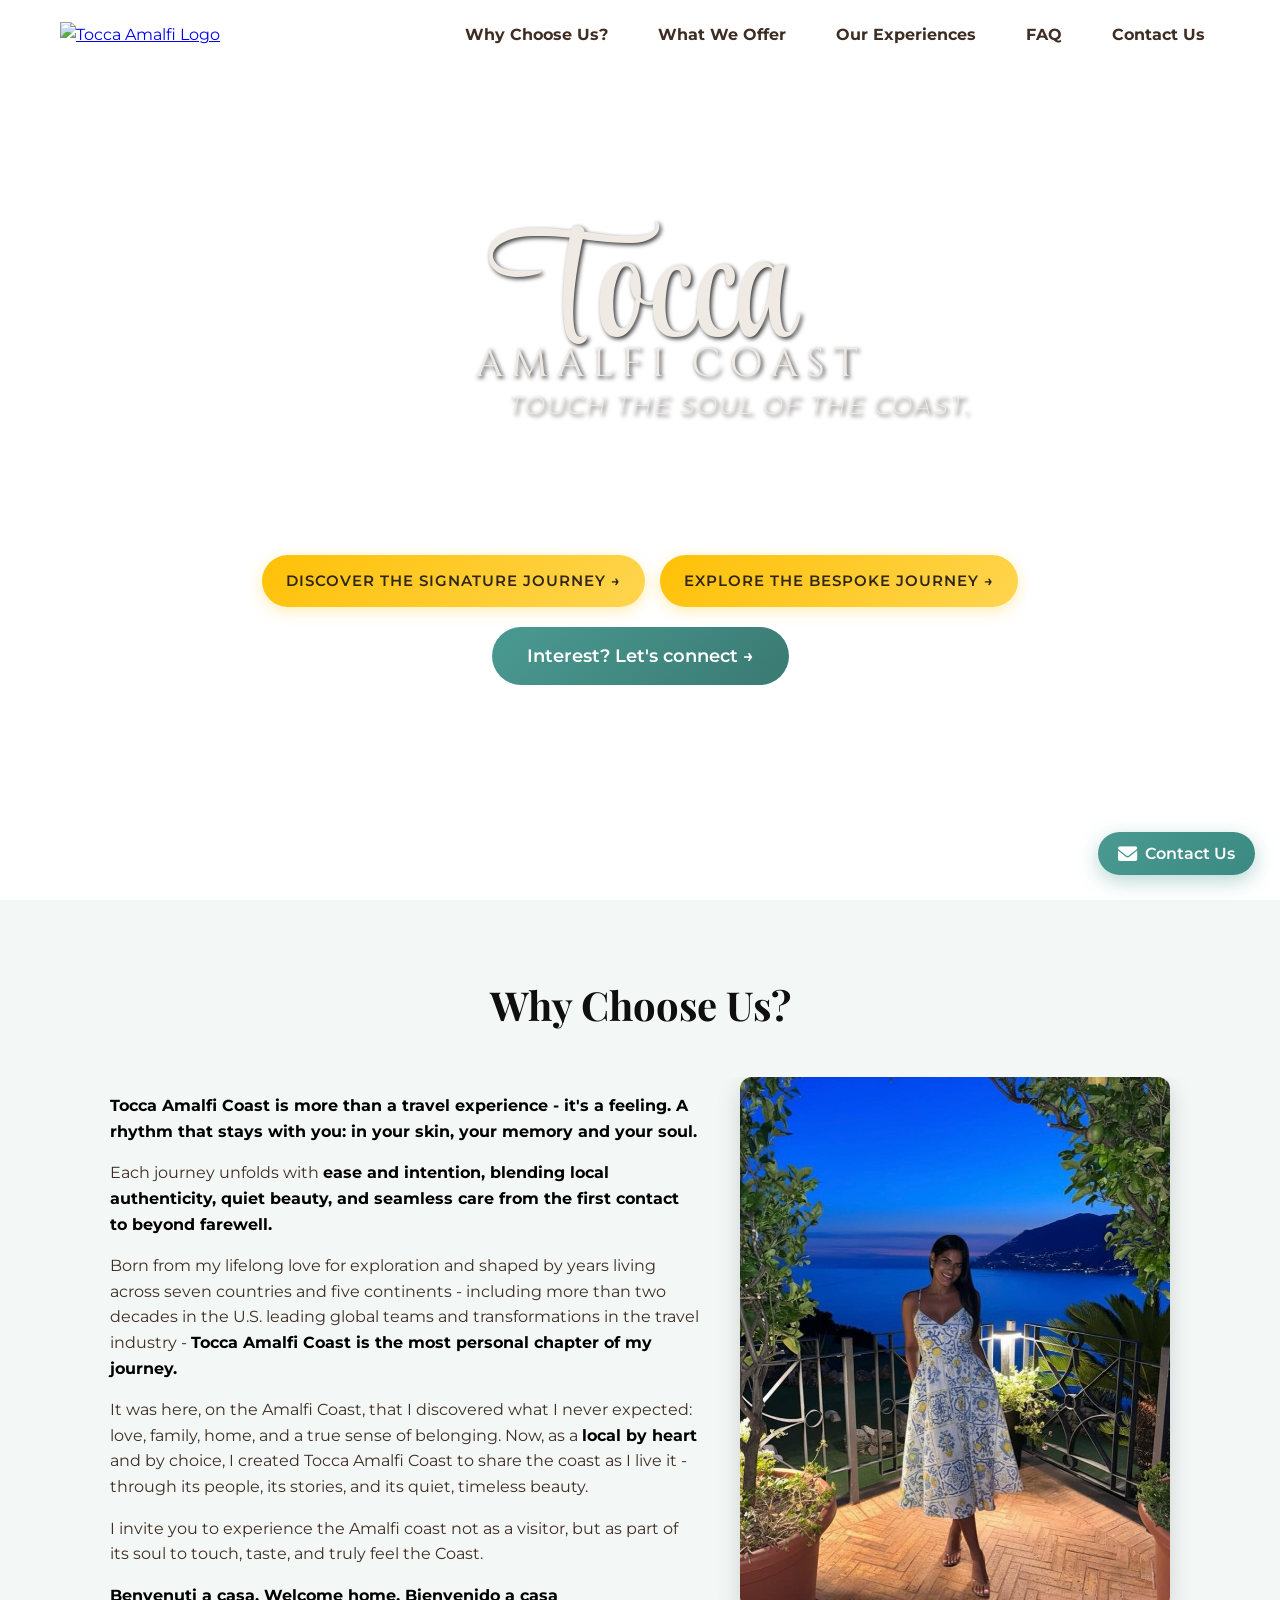
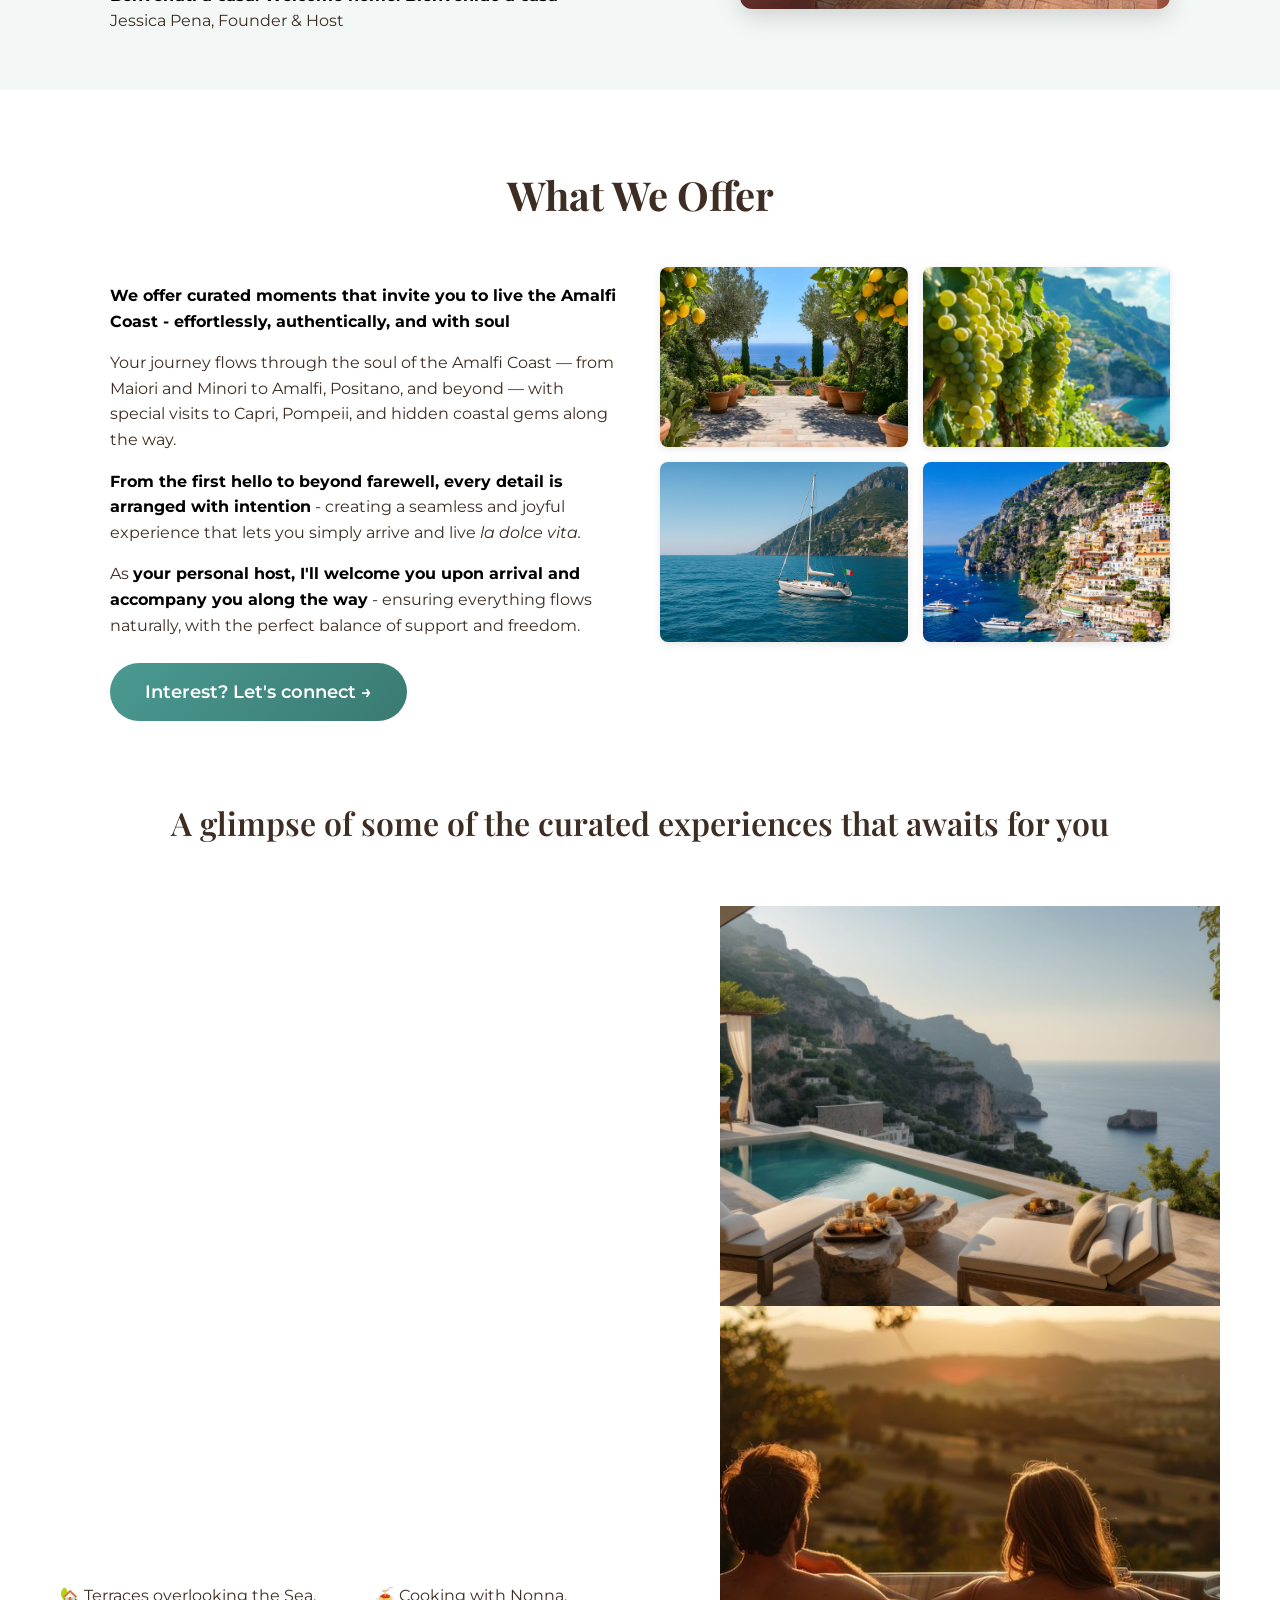
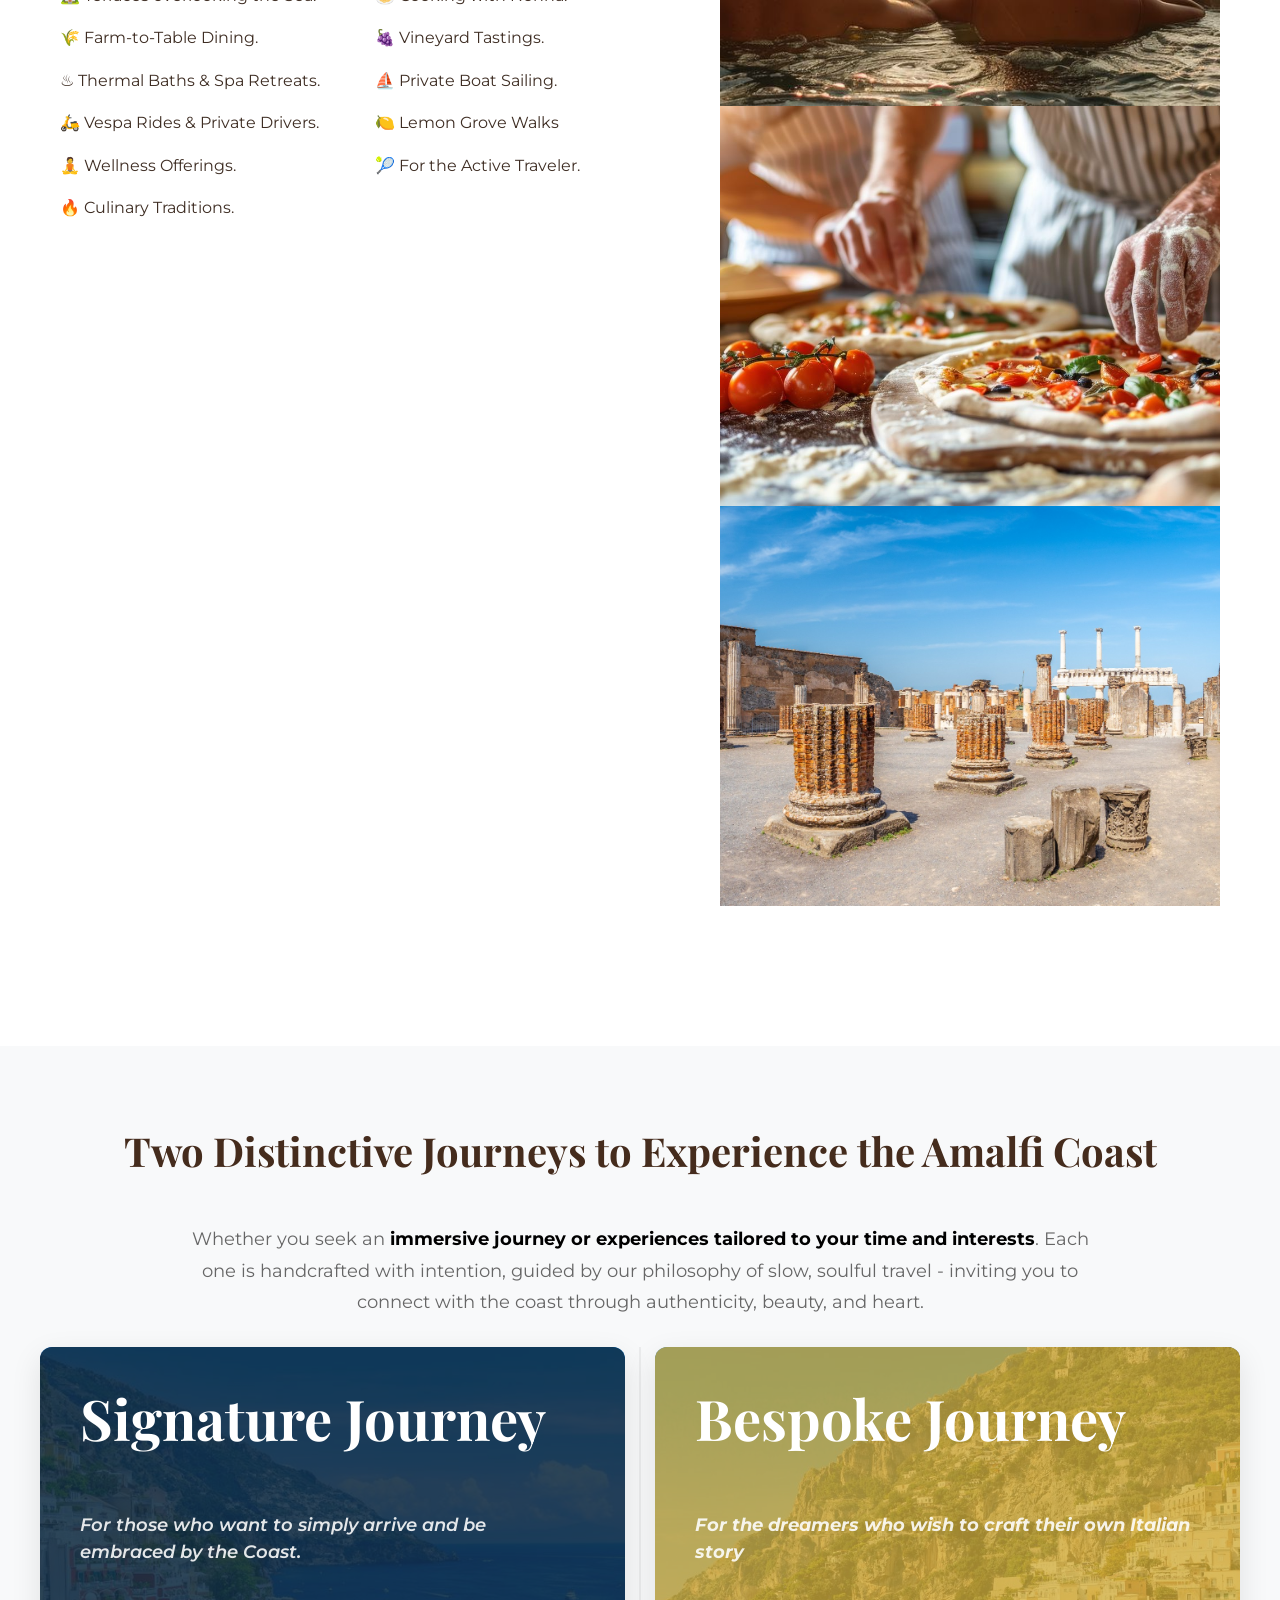
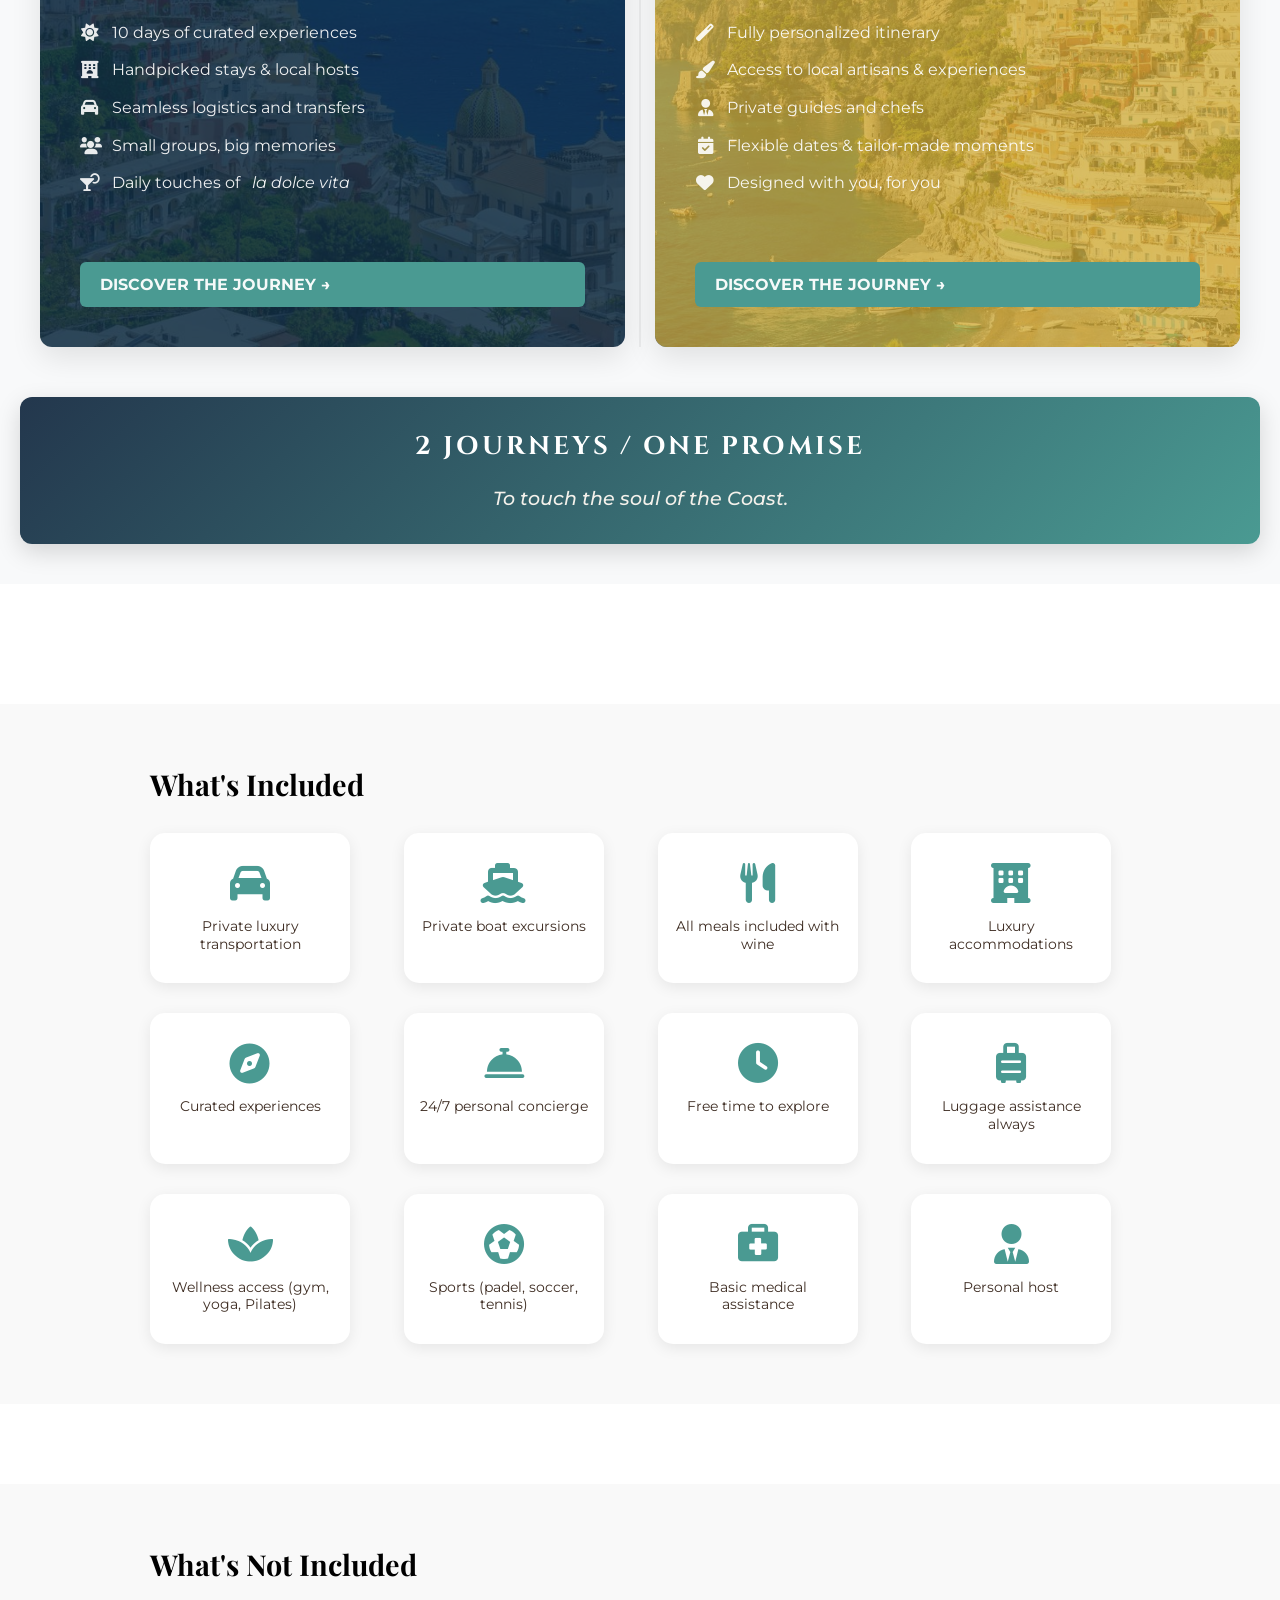
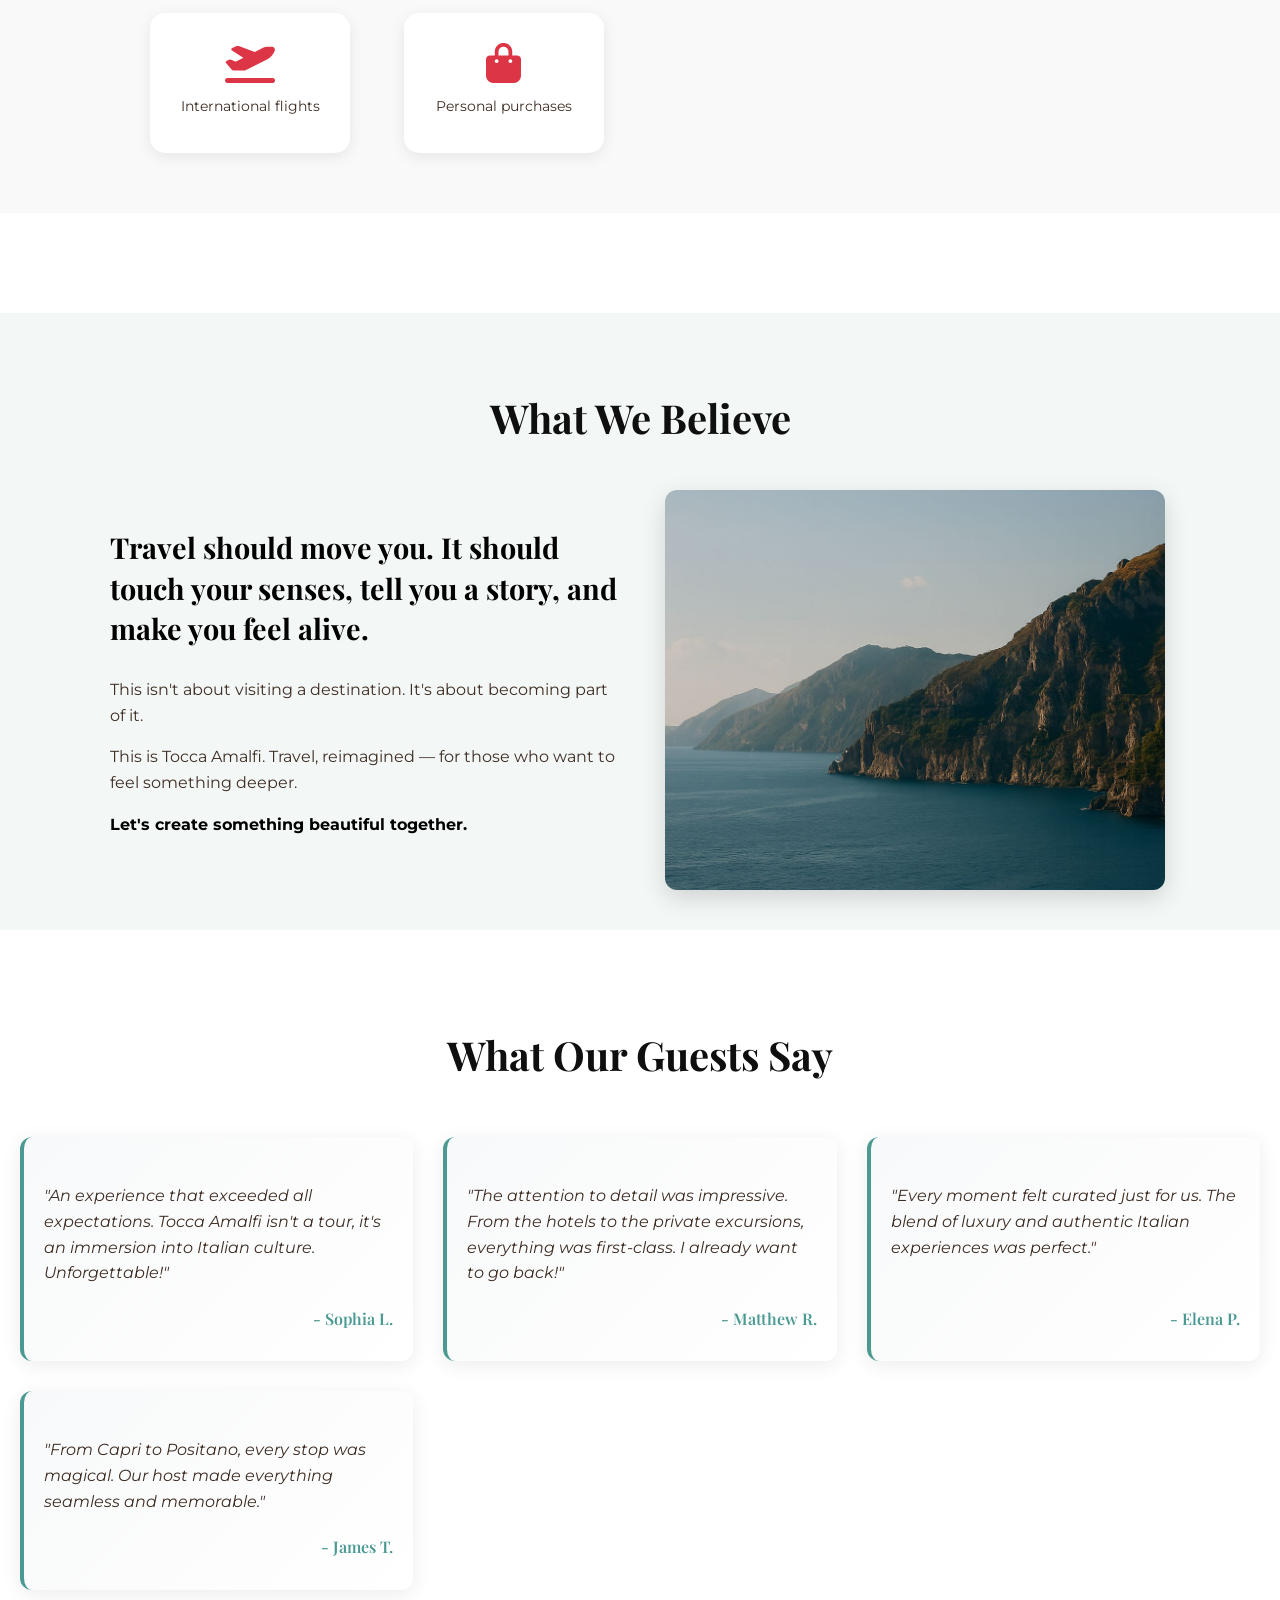
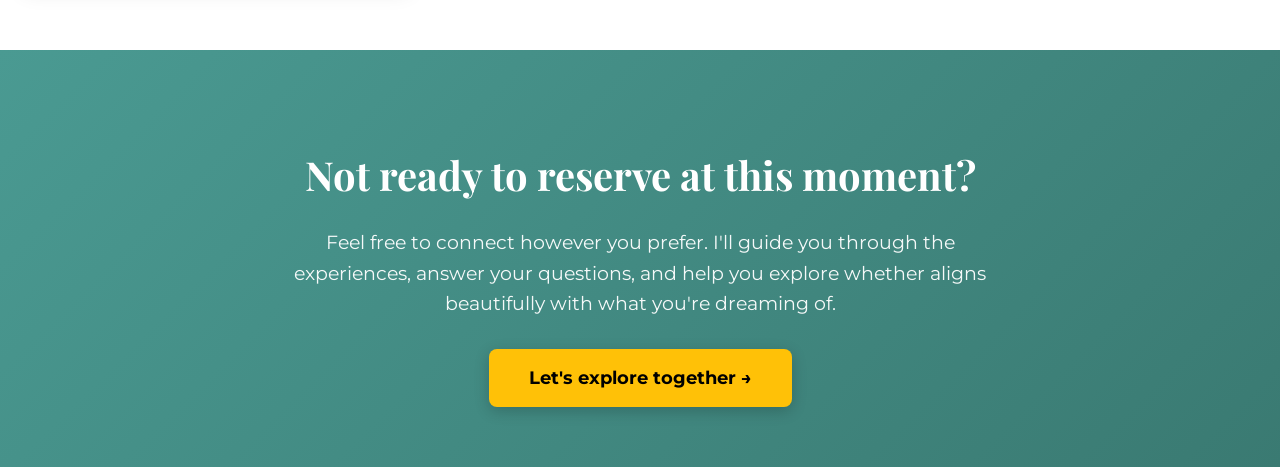
==== commit 65f5605e: "Update whatwebelieve image path in index.html" ====
--- a/index.html
+++ b/index.html
@@ -300,7 +300,7 @@
                     <p><strong>Let's create something beautiful together.</strong></p>
                 </div>
                 <div class="why-us-image-grid">
-                    <img src="imagenes/whatwebelieve.jpeg" alt="Riding a Vespa through hidden cliffside roads">
+                    <img src="imagenesparapaginas/whatwebelieve.jpeg" alt="Riding a Vespa through hidden cliffside roads">
                 </div>
             </div>
         </section>
--- a/style.css
+++ b/style.css
@@ -6120,6 +6120,13 @@
     margin: 0;
 }
 
+.glimpse-section-wrapper .what-we-offer-carousel img {
+    width: 100% !important;
+    height: 400px !important;
+    object-fit: cover !important;
+    display: block !important;
+}
+
 @media (max-width: 968px) {
     .glimpse-section-wrapper {
         flex-direction: column;
@@ -6143,10 +6150,69 @@
     }
     
     .glimpse-section-wrapper .what-we-offer-carousel {
-        flex: none;
-        width: 100%;
-        max-width: 500px;
-        margin: 0 auto;
+        flex: none !important;
+        width: 100% !important;
+        max-width: 100% !important;
+        margin: 0 auto !important;
+        display: block !important;
+        visibility: visible !important;
+        opacity: 1 !important;
+    }
+    
+    .glimpse-section-wrapper .what-we-offer-carousel.slick-initialized {
+        display: block !important;
+    }
+    
+    .glimpse-section-wrapper .what-we-offer-carousel .slick-list {
+        width: 100% !important;
+        overflow: hidden !important;
+    }
+    
+    .glimpse-section-wrapper .what-we-offer-carousel .slick-track {
+        display: flex !important;
+    }
+    
+    .glimpse-section-wrapper .what-we-offer-carousel .slick-slide {
+        display: block !important;
+        width: 100% !important;
+    }
+    
+    .glimpse-section-wrapper .what-we-offer-carousel .slick-slide img,
+    .glimpse-section-wrapper .what-we-offer-carousel img {
+        display: block !important;
+        width: 100% !important;
+        height: 300px !important;
+        object-fit: cover !important;
+        border-radius: 12px !important;
+        visibility: visible !important;
+        opacity: 1 !important;
+    }
+    
+    /* Fix for carousel only showing 20% on mobile */
+    .glimpse-section-wrapper .what-we-offer-carousel .slick-list,
+    .what-we-offer-carousel .slick-list {
+        width: 100% !important;
+        overflow: hidden !important;
+        margin: 0 !important;
+        padding: 0 !important;
+    }
+    
+    .glimpse-section-wrapper .what-we-offer-carousel .slick-track,
+    .what-we-offer-carousel .slick-track {
+        width: 100% !important;
+        display: flex !important;
+    }
+    
+    .glimpse-section-wrapper .what-we-offer-carousel .slick-slide,
+    .what-we-offer-carousel .slick-slide {
+        width: 100% !important;
+        float: none !important;
+    }
+    
+    .glimpse-section-wrapper .what-we-offer-carousel .slick-slide > div,
+    .what-we-offer-carousel .slick-slide > div {
+        width: 100% !important;
+        display: block !important;
     }
 }
 
@@ -7915,35 +7981,141 @@
 
 /* Mobile First - Very Small Screens (320px - 480px) */
 @media (max-width: 480px) {
+    /* Journey Cards Mobile Fix */
+    .journey-card {
+        height: auto !important;
+        min-height: 600px !important;
+        padding: 25px 15px !important;
+    }
+    
+    .journey-card-content h3 {
+        font-size: 2.2rem !important;
+    }
+    
+    .journey-features li {
+        font-size: 0.9rem !important;
+    }
+    
+    .journey-link {
+        padding: 16px 20px !important;
+        font-size: 0.95rem !important;
+    }
+    
+    .hero-section {
+        min-height: 100vh !important;
+        height: auto !important;
+    }
+    
+    .hero-content {
+        padding: 100px 20px 120px !important;
+        height: auto !important;
+        min-height: 100vh !important;
+        gap: 15px !important;
+    }
+    
     .hero-main-title {
-        font-size: 3rem !important;
+        font-size: 2.8rem !important;
+    }
+    
+    .hero-subtitle {
+        font-size: 1.3rem !important;
+        transform: translateY(0) translateX(0) !important;
     }
     
     .hero-description {
         margin-left: 0 !important;
         transform: translateY(0) translateX(0) !important;
-        font-size: 0.9rem !important;
-    }
-    
-    .hero-subtitle {
-        transform: translateY(0) translateX(0) !important;
+        font-size: 0.85rem !important;
+        margin-top: 5px !important;
     }
     
     .slogan {
         margin-left: 0 !important;
         transform: translateX(0) !important;
+        font-size: 0.9rem !important;
+        line-height: 1.5 !important;
+        margin-top: 15px !important;
+    }
+    
+    .hero-journey-links {
+        flex-direction: column !important;
+        width: 100% !important;
+        margin-top: 20px !important;
+        gap: 12px !important;
+    }
+    
+    .hero-journey-link {
+        width: 100% !important;
+        padding: 14px 20px !important;
+        font-size: 0.9rem !important;
+        text-align: center !important;
+        justify-content: center !important;
+    }
+    
+    .hero-cta-buttons {
+        width: 100% !important;
+        margin-top: 15px !important;
+    }
+    
+    .hero-cta-buttons .cta-button {
+        width: 100% !important;
+        padding: 14px 20px !important;
+        font-size: 0.95rem !important;
+        text-align: center !important;
     }
 }
 
 /* Small Mobile (481px - 640px) */
-@media (max-width: 640px) {
+@media (min-width: 481px) and (max-width: 640px) {
+    .hero-section {
+        min-height: 100vh !important;
+        height: auto !important;
+    }
+    
+    .hero-content {
+        padding: 100px 25px 100px !important;
+        height: auto !important;
+        min-height: 100vh !important;
+        gap: 15px !important;
+    }
+    
+    .hero-main-title {
+        font-size: 3.5rem !important;
+    }
+    
+    .hero-subtitle {
+        font-size: 1.5rem !important;
+        transform: translateY(0) translateX(0) !important;
+    }
+    
     .hero-description {
-        margin-left: 20px !important;
+        margin-left: 0 !important;
         transform: translateY(0) translateX(0) !important;
-    }
-    
-    .hero-subtitle {
-        transform: translateY(-5px) translateX(15px) !important;
+        font-size: 0.95rem !important;
+    }
+    
+    .slogan {
+        margin-left: 0 !important;
+        transform: translateX(0) !important;
+        font-size: 1rem !important;
+    }
+    
+    .hero-journey-links {
+        flex-direction: column !important;
+        width: 100% !important;
+        gap: 12px !important;
+    }
+    
+    .hero-journey-link {
+        width: 100% !important;
+        padding: 14px 24px !important;
+        text-align: center !important;
+        justify-content: center !important;
+    }
+    
+    .hero-cta-buttons .cta-button {
+        width: 100% !important;
+        padding: 14px 24px !important;
     }
     
     /* Fix journey cards on mobile */
@@ -7973,6 +8145,48 @@
 
 /* Large Mobile / Small Tablet (641px - 768px) */
 @media (min-width: 641px) and (max-width: 768px) {
+    /* Journey Cards for this range */
+    .journey-card {
+        height: auto !important;
+        min-height: 550px !important;
+    }
+    
+    .journey-card-content h3 {
+        font-size: 2.8rem !important;
+    }
+    
+    .journey-link {
+        padding: 14px 24px !important;
+        font-size: 1rem !important;
+    }
+    
+    .hero-content {
+        padding: 120px 30px 100px !important;
+        gap: 18px !important;
+    }
+    
+    .hero-journey-links {
+        flex-direction: row !important;
+        flex-wrap: wrap !important;
+        gap: 12px !important;
+    }
+    
+    .hero-journey-link {
+        flex: 1 1 calc(50% - 6px) !important;
+        min-width: 200px !important;
+        padding: 14px 20px !important;
+        text-align: center !important;
+        justify-content: center !important;
+    }
+    
+    .hero-cta-buttons {
+        width: 100% !important;
+    }
+    
+    .hero-cta-buttons .cta-button {
+        padding: 14px 30px !important;
+    }
+    
     .testimonial-cards-grid {
         grid-template-columns: repeat(2, 1fr) !important;
     }
@@ -8096,4 +8310,307 @@
     .testimonial-cards-grid {
         grid-template-columns: repeat(3, 1fr) !important;
     }
+}
+
+/* ============================================
+   ADDITIONAL CRITICAL RESPONSIVE FIXES
+   ============================================ */
+
+/* Ensure What We Believe image is visible on all devices */
+@media (max-width: 768px) {
+    #what-we-believe .why-us-image-grid {
+        display: flex !important;
+        justify-content: center !important;
+        margin: 30px 0 !important;
+    }
+    
+    #what-we-believe .why-us-image-grid img {
+        width: 100% !important;
+        max-width: 500px !important;
+        height: auto !important;
+        object-fit: cover !important;
+        border-radius: 12px !important;
+    }
+}
+
+/* Fix carousel wrapper on mobile */
+@media (max-width: 768px) {
+    .what-we-offer-carousel,
+    .experiences-carousel {
+        width: 100% !important;
+        max-width: 100% !important;
+        overflow: visible !important;
+        padding: 0 !important;
+        display: block !important;
+        visibility: visible !important;
+        opacity: 1 !important;
+        margin: 0 auto !important;
+    }
+    
+    .what-we-offer-carousel.slick-initialized,
+    .experiences-carousel.slick-initialized {
+        display: block !important;
+        width: 100% !important;
+    }
+    
+    .what-we-offer-carousel .slick-list,
+    .experiences-carousel .slick-list {
+        width: 100% !important;
+        overflow: hidden !important;
+        padding: 0 !important;
+        margin: 0 !important;
+    }
+    
+    .what-we-offer-carousel .slick-track,
+    .experiences-carousel .slick-track {
+        width: 100% !important;
+        display: flex !important;
+        transform: translate3d(0, 0, 0) !important;
+    }
+    
+    .what-we-offer-carousel .slick-slide,
+    .experiences-carousel .slick-slide {
+        display: block !important;
+        width: 100% !important;
+        min-width: 100% !important;
+        float: none !important;
+    }
+    
+    .what-we-offer-carousel .slick-slide > div,
+    .experiences-carousel .slick-slide > div {
+        width: 100% !important;
+        display: block !important;
+    }
+    
+    .what-we-offer-carousel .slick-slide img,
+    .experiences-carousel .slick-slide img,
+    .what-we-offer-carousel img,
+    .experiences-carousel img {
+        display: block !important;
+        height: 280px !important;
+        width: 100% !important;
+        max-width: 100% !important;
+        object-fit: cover !important;
+        visibility: visible !important;
+        opacity: 1 !important;
+        border-radius: 12px !important;
+    }
+    
+    .glimpse-section-wrapper {
+        overflow-x: visible !important;
+        padding: 0 20px !important;
+        width: 100% !important;
+    }
+}
+
+/* Ensure all CTA buttons are consistent */
+@media (max-width: 768px) {
+    .cta-button,
+    .hero-journey-link,
+    .contact-button {
+        display: block !important;
+        width: 100% !important;
+        max-width: 100% !important;
+        text-align: center !important;
+        justify-content: center !important;
+        padding: 14px 20px !important;
+        font-size: 0.95rem !important;
+        white-space: normal !important;
+        line-height: 1.4 !important;
+    }
+    
+    .hero-journey-link {
+        background: linear-gradient(135deg, #D4AF37 0%, #F4D03F 100%) !important;
+        color: #0F0F0F !important;
+    }
+    
+    .cta-button {
+        background: linear-gradient(135deg, rgba(74,154,146,0.95) 0%, rgba(58,122,114,0.95) 100%) !important;
+        color: white !important;
+    }
+}
+
+/* Fix hero img visibility on all devices */
+@media (max-width: 968px) {
+    .hero-img {
+        position: absolute !important;
+        top: 0 !important;
+        left: 0 !important;
+        width: 100% !important;
+        height: 100% !important;
+        object-fit: cover !important;
+        filter: brightness(0.5) !important;
+        z-index: 0 !important;
+    }
+    
+    .hero-section {
+        position: relative !important;
+        overflow: hidden !important;
+    }
+}
+
+/* Fix journey cards on mobile - ensure buttons are visible */
+@media (max-width: 768px) {
+    .journey-card {
+        min-height: 550px !important;
+        height: auto !important;
+        padding: 30px 20px !important;
+    }
+    
+    .journey-card-content {
+        padding: 20px !important;
+        position: relative !important;
+        z-index: 10 !important;
+    }
+    
+    .journey-card-content h3 {
+        font-size: 2.5rem !important;
+        margin-bottom: 15px !important;
+    }
+    
+    .journey-subtitle-card {
+        font-size: 1rem !important;
+        margin-bottom: 20px !important;
+    }
+    
+    .journey-features {
+        margin-bottom: 25px !important;
+    }
+    
+    .journey-features li {
+        font-size: 0.95rem !important;
+        margin-bottom: 10px !important;
+    }
+    
+    .journey-link {
+        display: block !important;
+        width: 100% !important;
+        max-width: 100% !important;
+        text-align: center !important;
+        padding: 14px 20px !important;
+        margin-top: 20px !important;
+        position: relative !important;
+        z-index: 10 !important;
+        background-color: #4A9A92 !important;
+        color: #ffffff !important;
+        font-size: 1rem !important;
+        font-weight: 700 !important;
+        border-radius: 8px !important;
+        box-shadow: 0 4px 15px rgba(74, 154, 146, 0.4) !important;
+    }
+}
+
+/* Tablet specific fixes (769px - 968px) */
+@media (min-width: 769px) and (max-width: 968px) {
+    .hero-content {
+        padding: 120px 40px 100px !important;
+    }
+    
+    .hero-journey-links {
+        flex-direction: row !important;
+        justify-content: center !important;
+        gap: 15px !important;
+    }
+    
+    .hero-journey-link {
+        flex: 0 1 auto !important;
+        min-width: 240px !important;
+    }
+    
+    .cta-button {
+        padding: 14px 35px !important;
+    }
+}
+
+/* Ensure glimpse carousel doesn't get cut off */
+@media (max-width: 968px) {
+    .experiences-carousel,
+    .what-we-offer-carousel {
+        margin-left: 0 !important;
+        margin-right: 0 !important;
+        width: 100% !important;
+        display: block !important;
+        visibility: visible !important;
+        opacity: 1 !important;
+    }
+    
+    .experiences-carousel .slick-slide,
+    .what-we-offer-carousel .slick-slide {
+        padding: 0 10px !important;
+        display: block !important;
+    }
+    
+    .experiences-carousel .slick-slide > div,
+    .what-we-offer-carousel .slick-slide > div {
+        display: block !important;
+        width: 100% !important;
+    }
+    
+    .experiences-carousel img,
+    .what-we-offer-carousel img,
+    .experiences-carousel .slick-slide img,
+    .what-we-offer-carousel .slick-slide img {
+        display: block !important;
+        width: 100% !important;
+        height: auto !important;
+        min-height: 250px !important;
+        max-height: 350px !important;
+        object-fit: cover !important;
+        visibility: visible !important;
+        opacity: 1 !important;
+        border-radius: 12px !important;
+    }
+}
+
+/* ============================================
+   GOLDEN BUTTONS CONSISTENCY FIX
+   ============================================ */
+
+/* Ensure all golden/yellow journey buttons have consistent styling */
+.hero-journey-link,
+a.hero-journey-link {
+    display: inline-flex !important;
+    align-items: center !important;
+    justify-content: center !important;
+    gap: 8px !important;
+    padding: 14px 24px !important;
+    border-radius: 999px !important;
+    background: linear-gradient(135deg, #FFC107 0%, #FFD54F 100%) !important;
+    color: #2f271b !important;
+    font-family: 'Montserrat', sans-serif !important;
+    font-weight: 600 !important;
+    font-size: 0.95rem !important;
+    text-transform: uppercase !important;
+    letter-spacing: 1px !important;
+    text-decoration: none !important;
+    box-shadow: 0 4px 15px rgba(255, 193, 7, 0.3) !important;
+    transition: all 0.3s ease !important;
+    white-space: nowrap !important;
+}
+
+.hero-journey-link:hover,
+a.hero-journey-link:hover {
+    transform: translateY(-2px) !important;
+    box-shadow: 0 6px 20px rgba(255, 193, 7, 0.4) !important;
+    background: linear-gradient(135deg, #FFD54F 0%, #FFC107 100%) !important;
+}
+
+/* Mobile adjustments for golden buttons */
+@media (max-width: 640px) {
+    .hero-journey-link,
+    a.hero-journey-link {
+        width: 100% !important;
+        padding: 16px 20px !important;
+        font-size: 0.9rem !important;
+        white-space: normal !important;
+        text-align: center !important;
+    }
+}
+
+@media (min-width: 641px) and (max-width: 768px) {
+    .hero-journey-link,
+    a.hero-journey-link {
+        padding: 14px 20px !important;
+        font-size: 0.88rem !important;
+    }
 }
